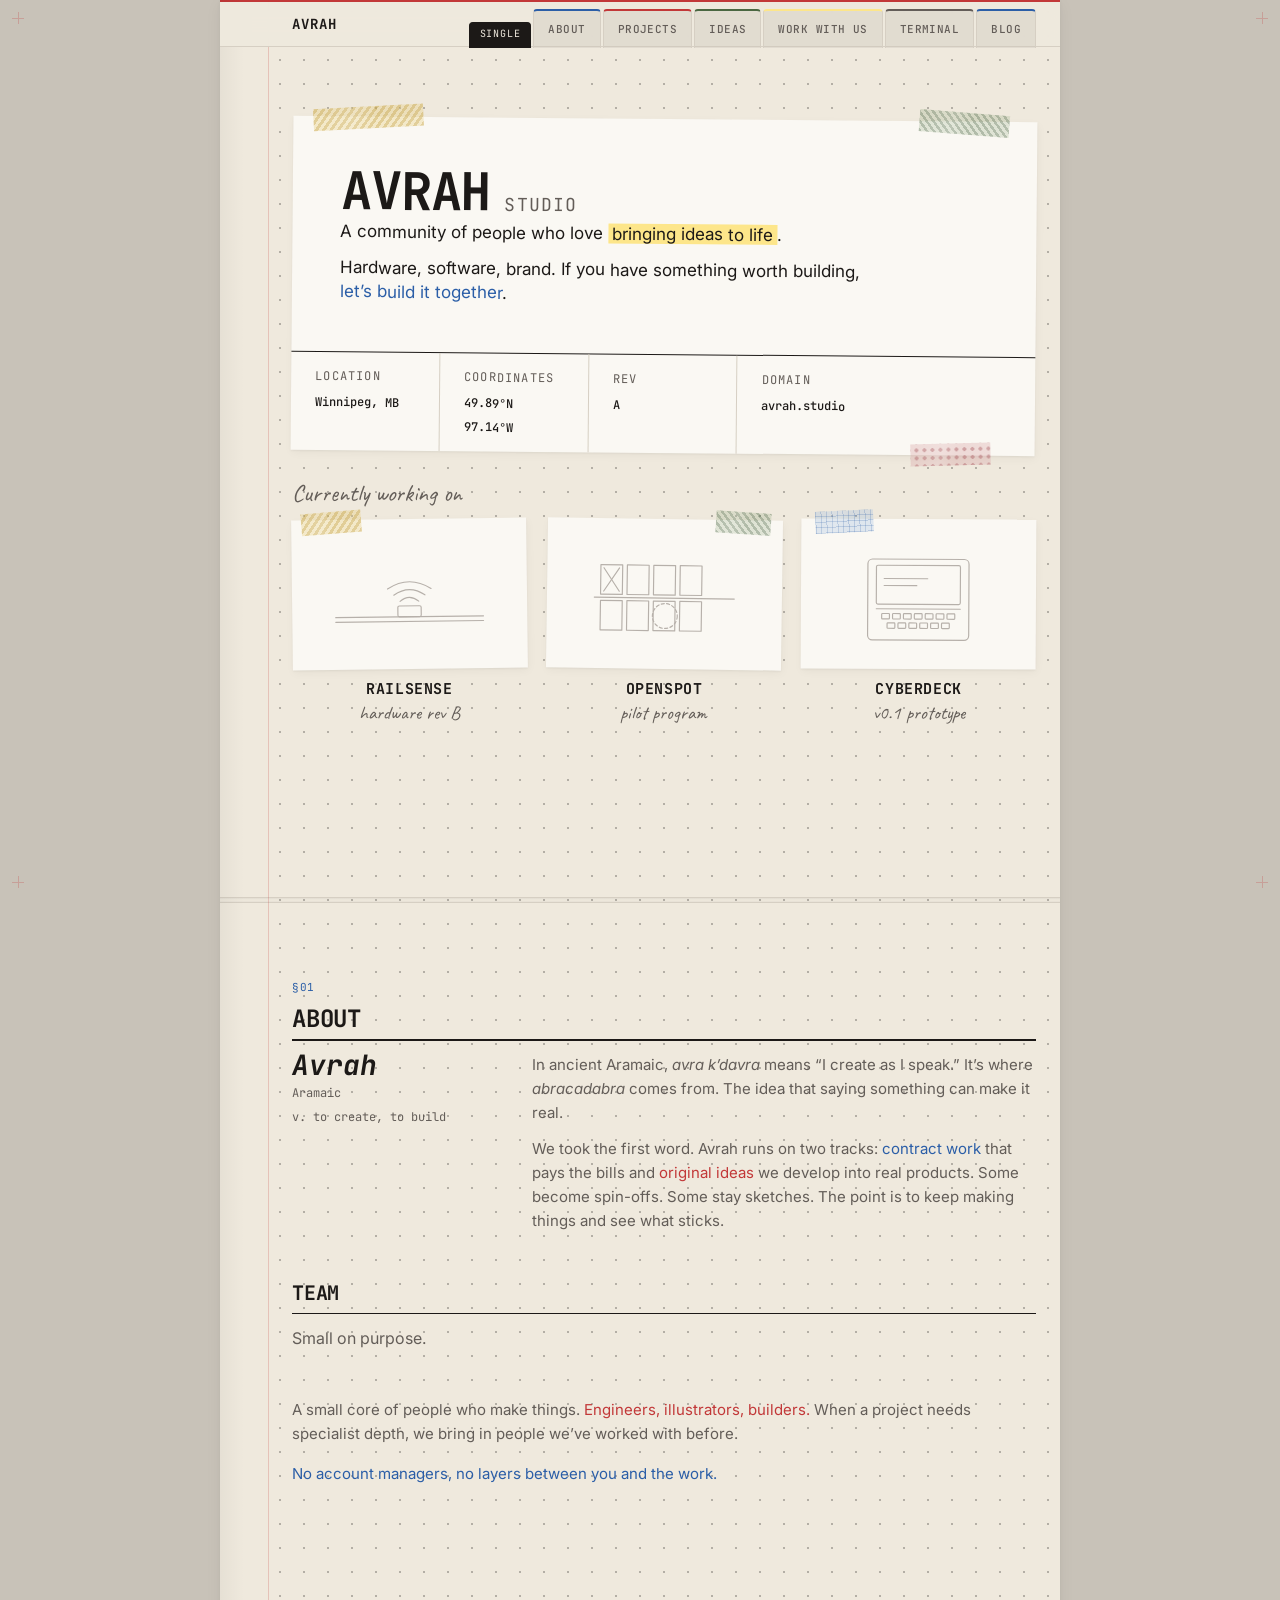
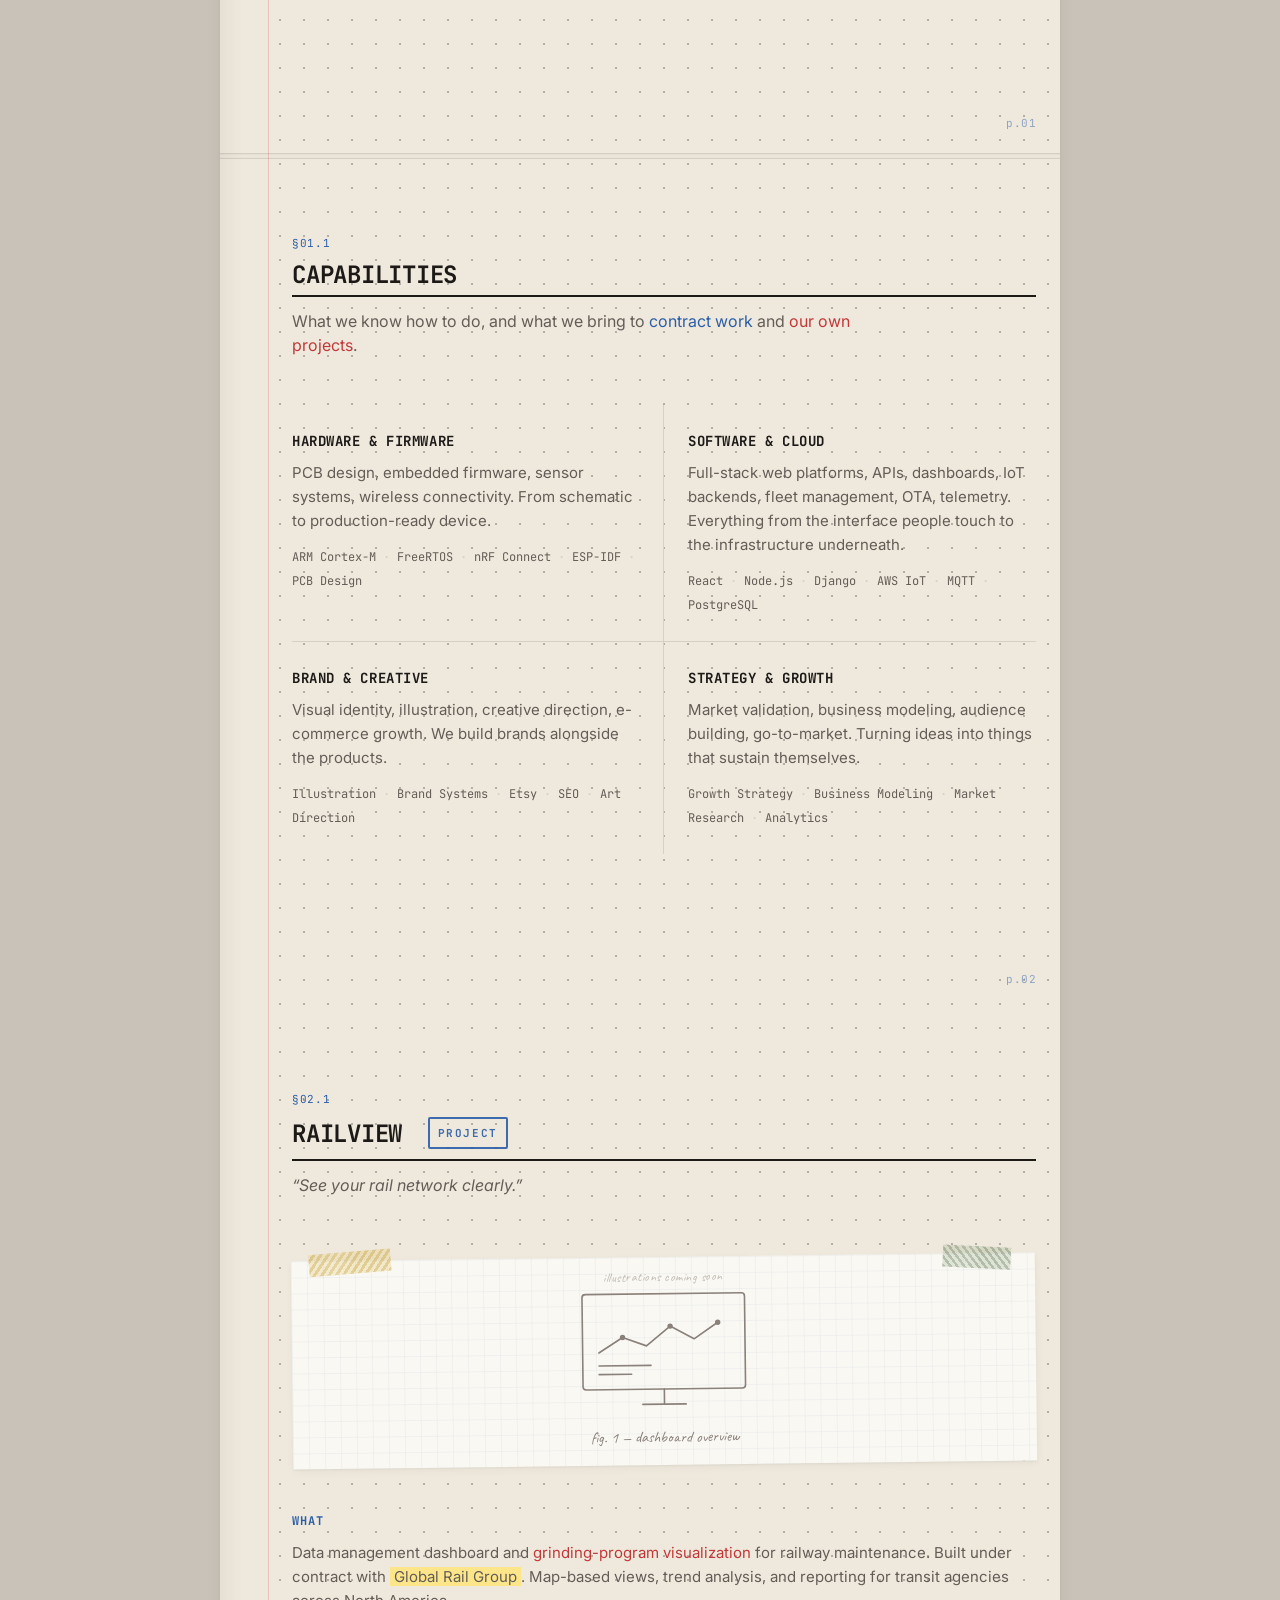
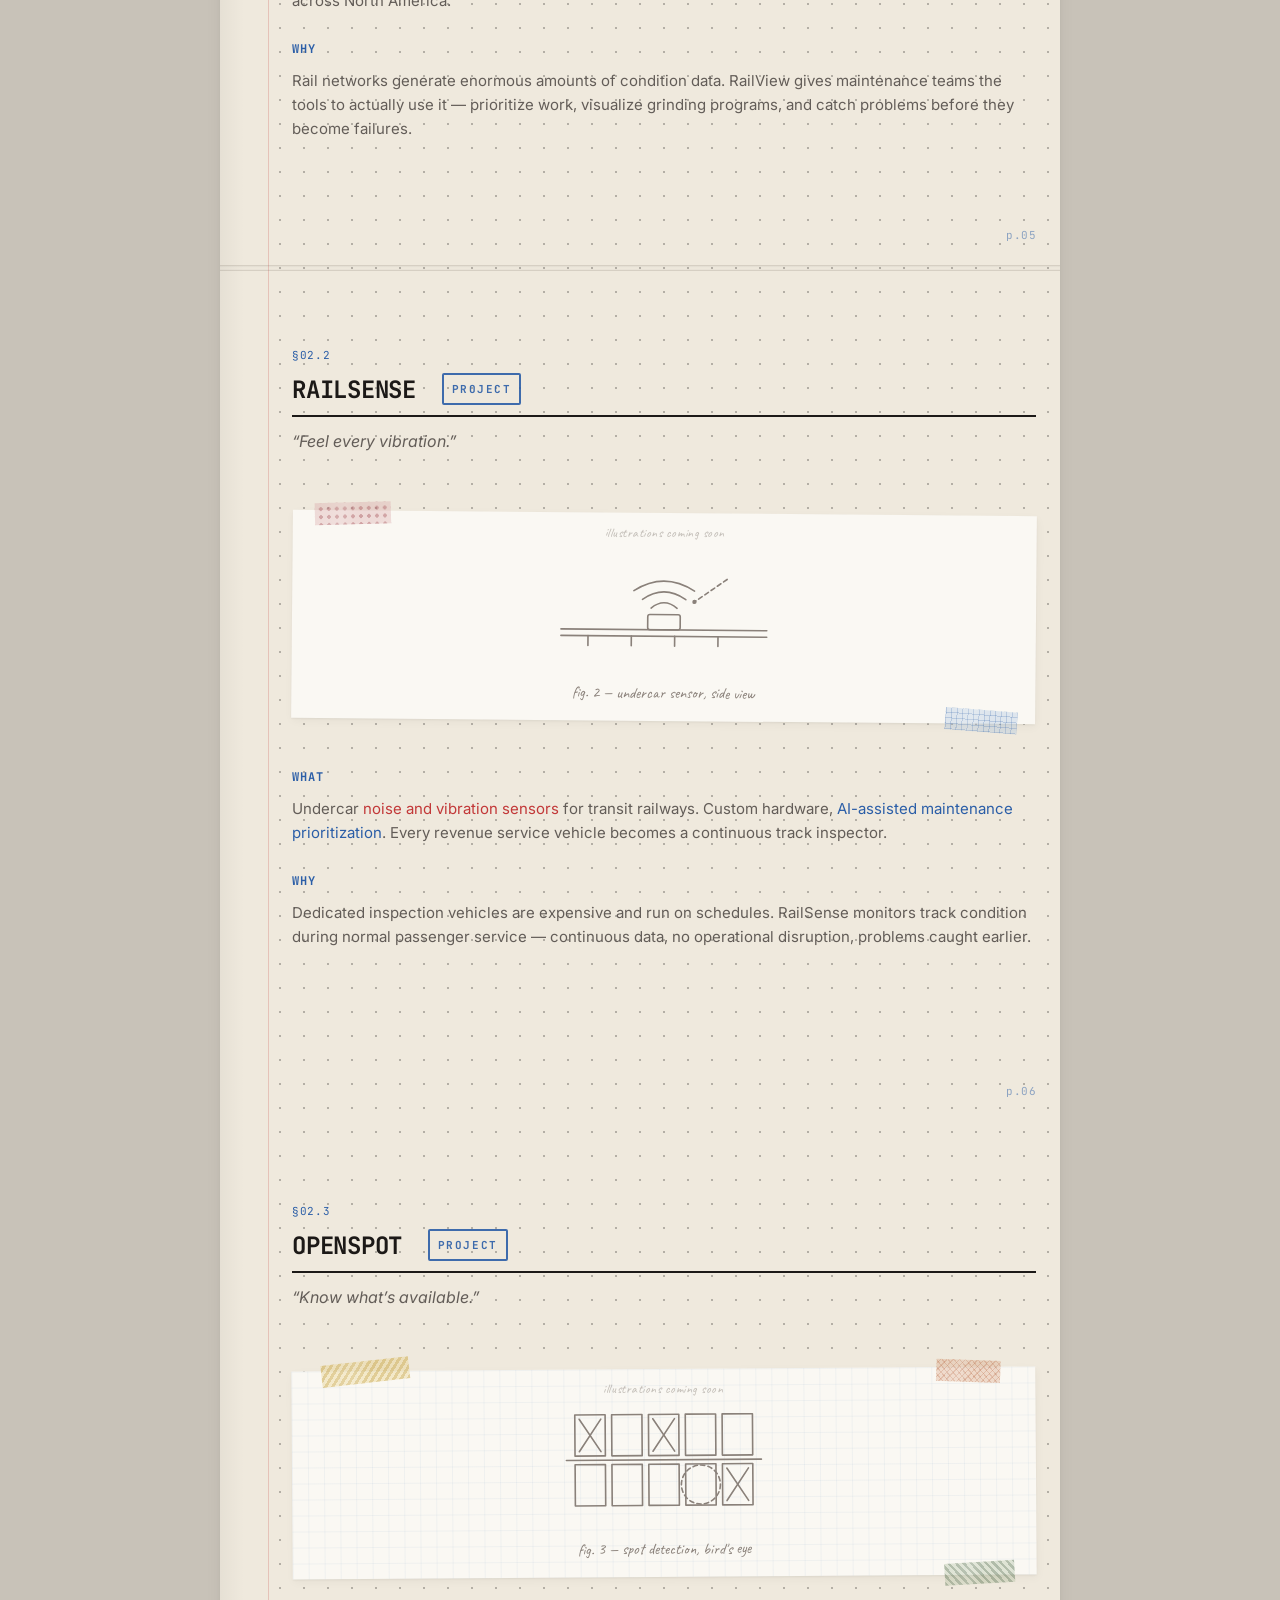
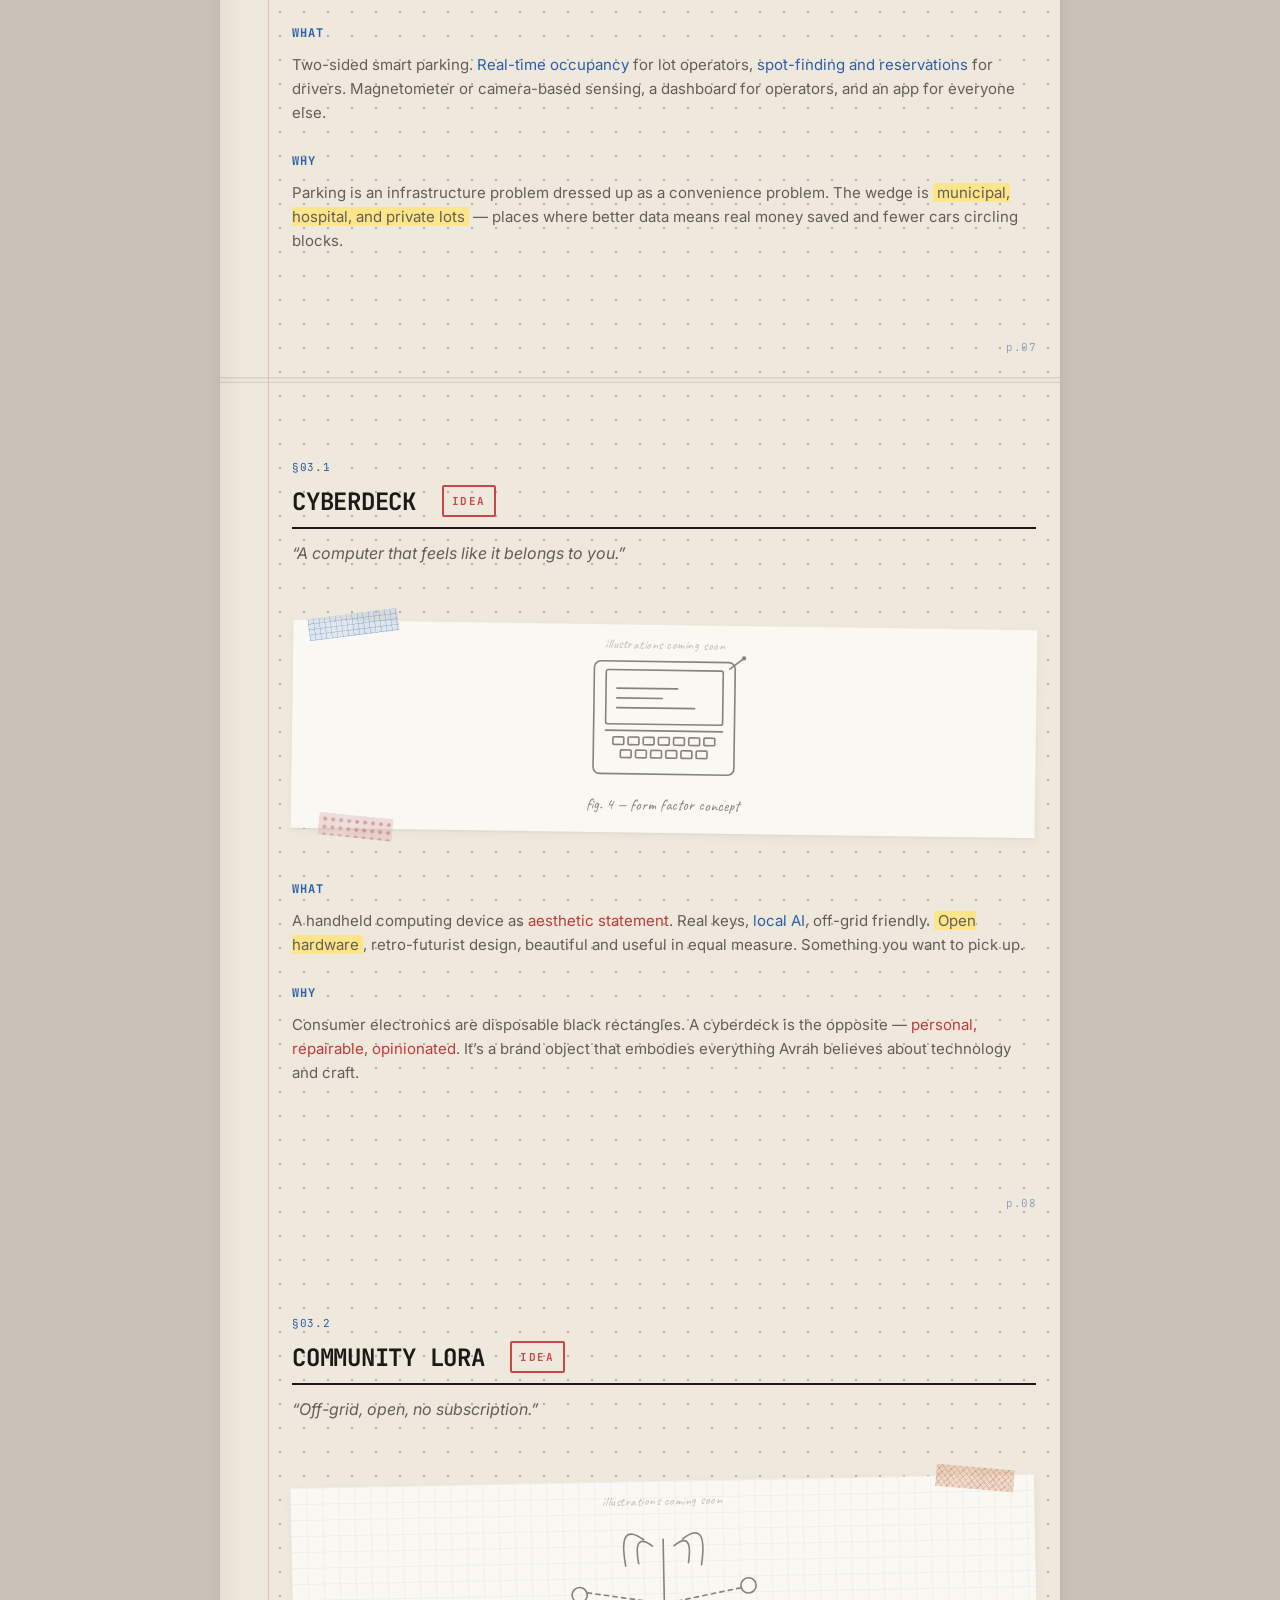
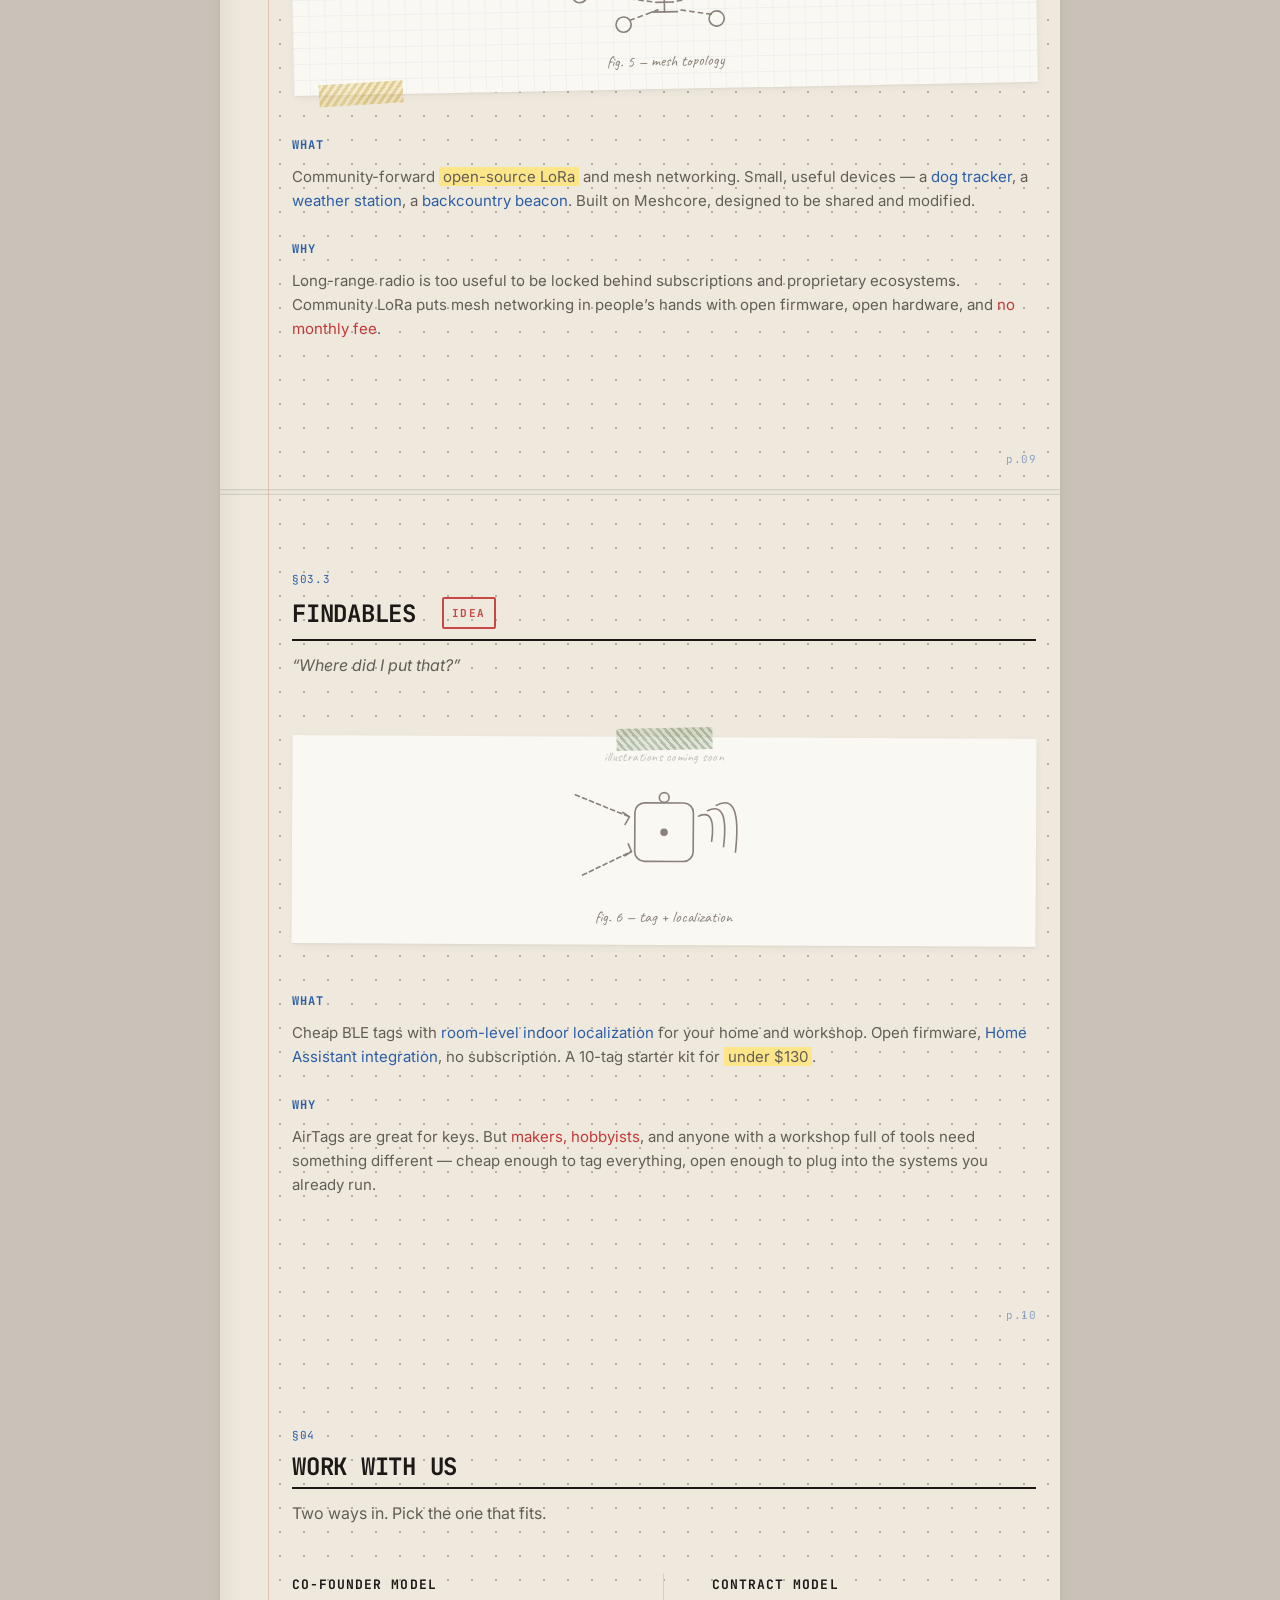
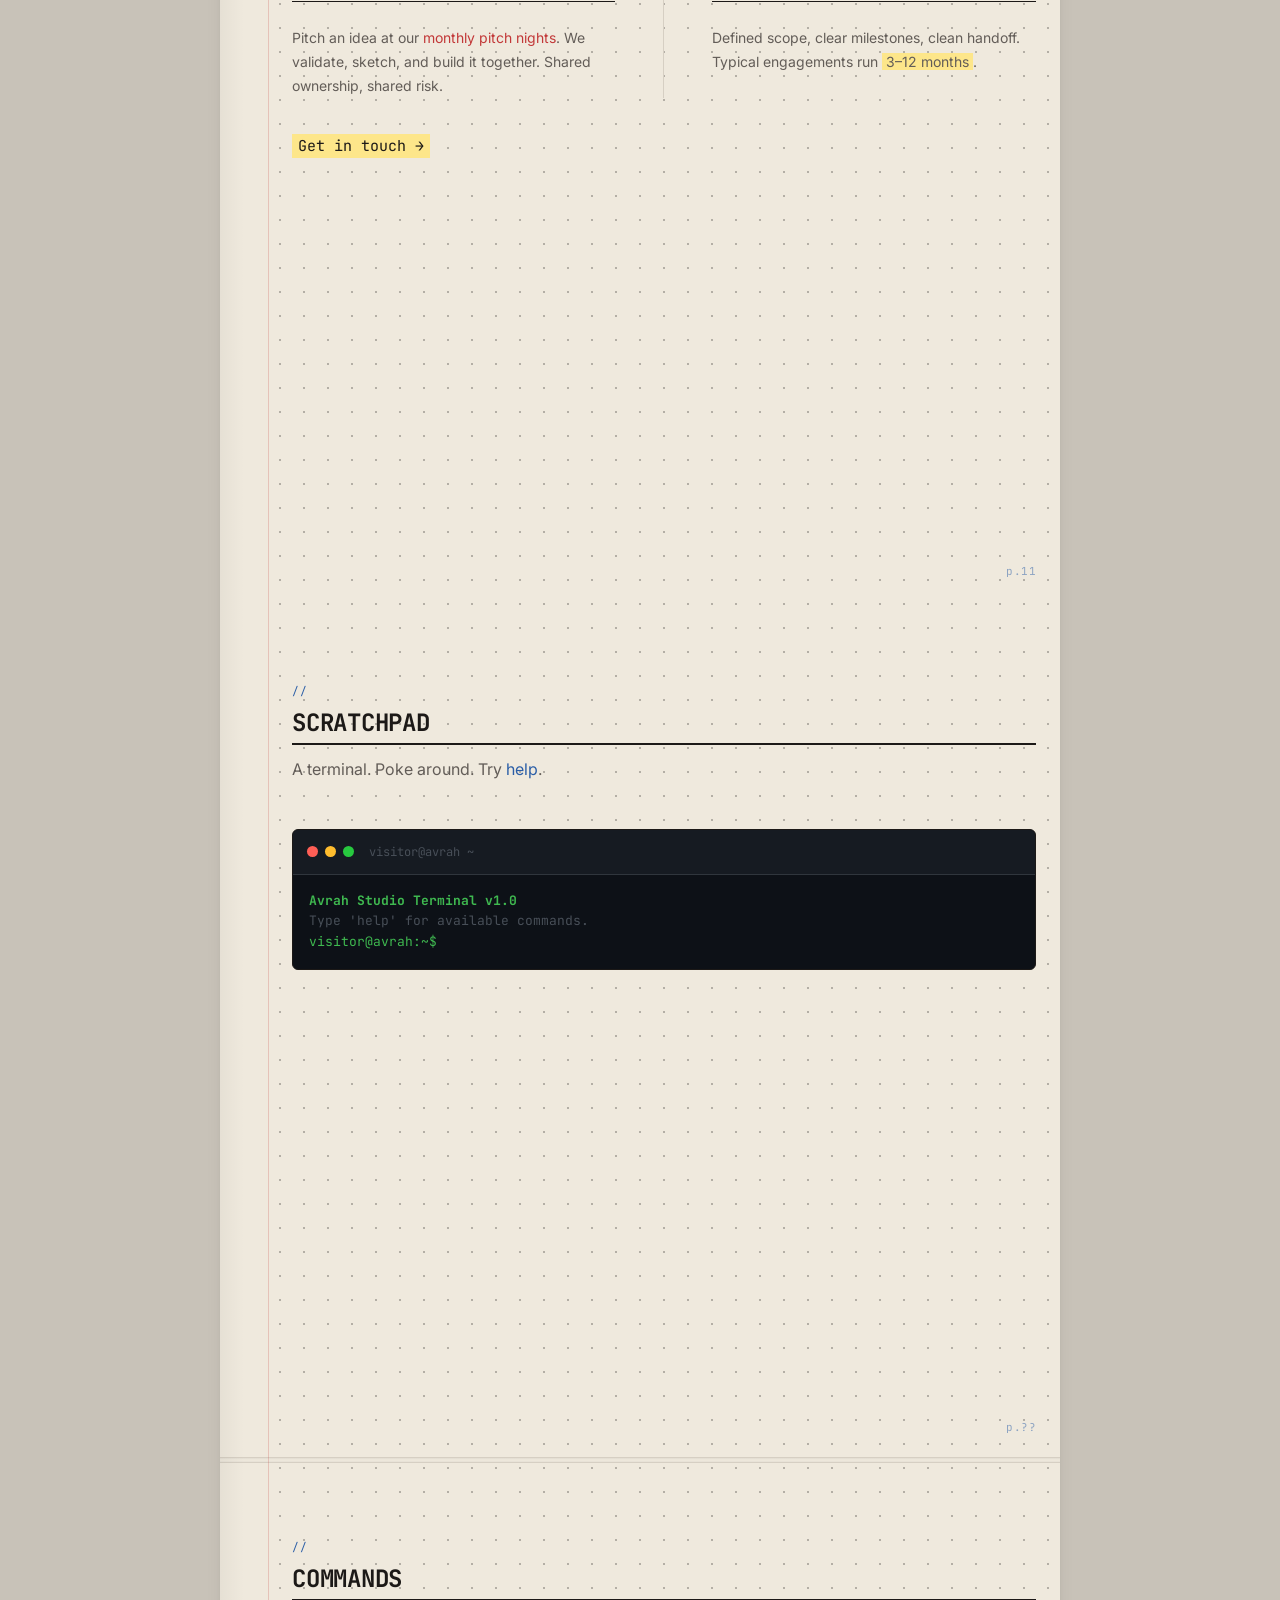
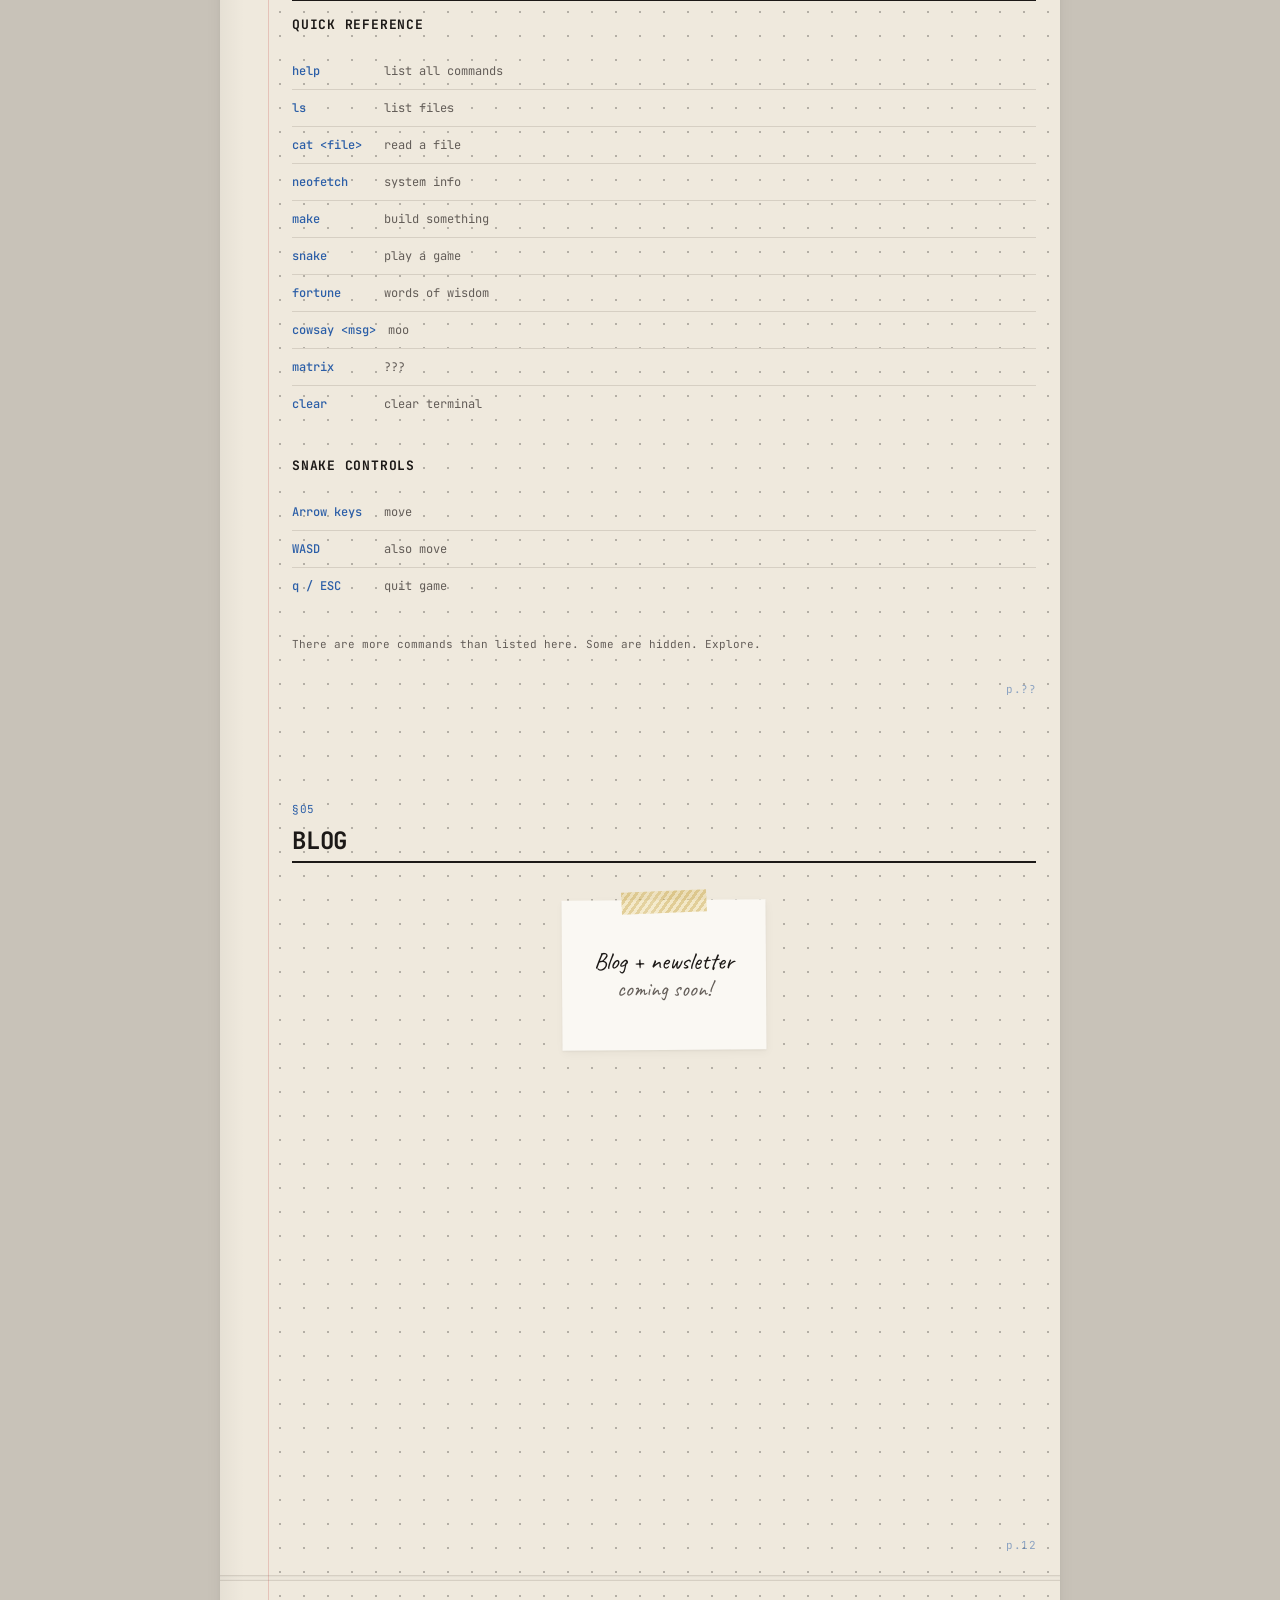
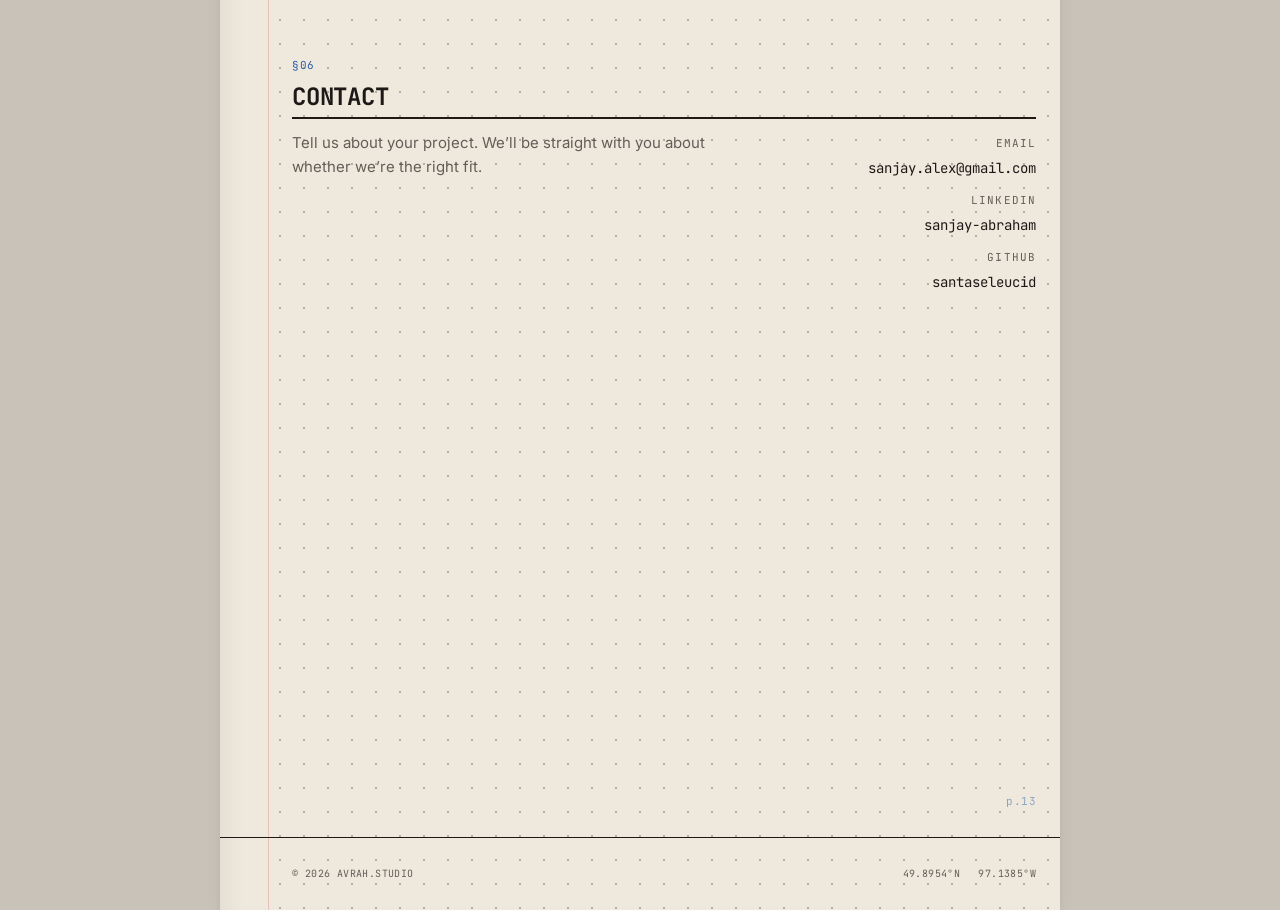
==== index.html @ 0d0ed57a "journal" ====
<!DOCTYPE html>
<html lang="en">
<head>
  <meta charset="UTF-8">
  <meta name="viewport" content="width=device-width, initial-scale=1.0">
  <title>Avrah — Studio</title>
  <meta name="description" content="A small studio in Winnipeg. Contract work in hardware and software. Original ideas we develop ourselves. A community of people who like making things together.">
  <style>
    /* ══ Reset ══ */
    *, *::before, *::after { margin: 0; padding: 0; box-sizing: border-box; }

    :root {
      --canvas: #efe9dd;
      --desk: #c8c2b8;
      --ink: #1c1917;
      --graphite: #635d58;
      --clay: #c23838;
      --red-ink: #c23838;
      --blue-ink: #2b5ea7;
      --highlight: #fde68a;
      --sage: #4a6741;
      --rule: #d6cfc3;
      --font-mono: 'JetBrains Mono', 'SF Mono', 'Fira Code', monospace;
      --font-sans: 'Inter', -apple-system, BlinkMacSystemFont, sans-serif;
      --font-hand: 'Caveat', cursive;
      --max-w: 920px;
    }

    html { scroll-behavior: smooth; }

    body {
      font-family: var(--font-mono);
      background: var(--desk);
      color: var(--ink);
      line-height: 24px;
      font-size: 15px;
      -webkit-font-smoothing: antialiased;
    }

    /* ══ Notebook Page ══ */
    .page {
      max-width: 1040px;
      margin: 0 auto;
      background-color: var(--canvas);
      background-image:
        linear-gradient(to right, var(--canvas) 48px, transparent 48px),
        radial-gradient(circle, rgba(28, 25, 23, 0.28) 1.1px, transparent 1.1px);
      background-size: 100% 100%, 24px 24px;
      box-shadow: 0 1px 4px rgba(0,0,0,0.04), 0 4px 16px rgba(0,0,0,0.05);
      position: relative;
      min-height: calc(100vh - 44px);
    }

    /* Left margin rule */
    .page::after {
      content: '';
      position: absolute;
      left: 48px;
      top: 0;
      bottom: 0;
      width: 1px;
      background: rgba(194, 56, 56, 0.22);
      pointer-events: none;
      z-index: 10;
    }

    /* Binding shadow on left edge */
    .page::before {
      content: '';
      position: absolute;
      left: 0;
      top: 0;
      bottom: 0;
      width: 24px;
      background: linear-gradient(to right, rgba(0,0,0,0.04), transparent);
      pointer-events: none;
      z-index: 10;
    }

    a { color: var(--ink); text-decoration: none; }
    a:hover { color: var(--blue-ink); }

    ::selection { background: var(--blue-ink); color: #fff; }

    /* ══ Registration Marks ══ */
    .reg-mark {
      position: fixed;
      z-index: 200;
      width: 12px;
      height: 12px;
      pointer-events: none;
      opacity: 0.25;
    }
    .reg-mark::before,
    .reg-mark::after {
      content: '';
      position: absolute;
      background: var(--red-ink);
    }
    .reg-mark::before { width: 12px; height: 1px; top: 5.5px; left: 0; }
    .reg-mark::after { width: 1px; height: 12px; left: 5.5px; top: 0; }
    .reg-mark.tl { top: 12px; left: 12px; }
    .reg-mark.tr { top: 12px; right: 12px; }
    .reg-mark.bl { bottom: 12px; left: 12px; }
    .reg-mark.br { bottom: 12px; right: 12px; }

    /* ══ Layout ══ */
    .container {
      max-width: var(--max-w);
      margin: 0 auto;
      padding: 0 24px;
    }

    section {
      padding: 72px 0;
      border-bottom: 1px solid var(--rule);
    }

    section:last-of-type { border-bottom: none; }

    /* ══ Trim Line ══ */
    .trim-line {
      height: 2px;
      background: var(--red-ink);
    }

    /* ══ Navigation ══ */
    nav {
      position: sticky;
      top: 0;
      z-index: 100;
      background: rgba(239, 233, 221, 0.94);
      backdrop-filter: blur(10px);
      -webkit-backdrop-filter: blur(10px);
      border-bottom: 1.5px solid var(--rule);
    }

    nav .container {
      display: flex;
      justify-content: space-between;
      align-items: stretch;
      min-height: 44px;
    }

    .nav-logo {
      font-family: var(--font-mono);
      font-size: 14px;
      font-weight: 700;
      letter-spacing: 0.08em;
      color: var(--ink);
      display: flex;
      align-items: center;
    }

    .nav-logo:hover { color: var(--ink); }

    .nav-links { display: flex; gap: 2px; list-style: none; align-items: flex-end; }

    .nav-links a {
      display: block;
      font-family: var(--font-mono);
      color: var(--graphite);
      font-size: 11px;
      font-weight: 500;
      letter-spacing: 0.04em;
      text-transform: uppercase;
      padding: 6px 14px 7px;
      background: rgba(200, 194, 184, 0.35);
      border: 1px solid var(--rule);
      border-bottom: none;
      border-radius: 4px 4px 0 0;
      margin-bottom: -1.5px;
      position: relative;
      transition: background 0.15s, color 0.15s;
    }

    .nav-links a:hover {
      background: rgba(239, 233, 221, 0.7);
      color: var(--ink);
    }

    .nav-links a.active-tab {
      background: var(--canvas);
      color: var(--ink);
      font-weight: 700;
      border-bottom: 1.5px solid var(--canvas);
      border-top-width: 4px;
      z-index: 1;
      padding-top: 7px;
      padding-bottom: 8px;
    }

    /* Colored tab tops */
    .nav-links li:nth-child(1) a { border-top: 2.5px solid var(--blue-ink); }
    .nav-links li:nth-child(2) a { border-top: 2.5px solid var(--red-ink); }
    .nav-links li:nth-child(3) a { border-top: 2.5px solid var(--sage); }
    .nav-links li:nth-child(4) a { border-top: 2.5px solid var(--highlight); }
    .nav-links li:nth-child(5) a { border-top: 2.5px solid var(--graphite); }
    .nav-links li:nth-child(6) a { border-top: 2.5px solid var(--blue-ink); }

    .nav-toggle { display: none; background: none; border: none; color: var(--ink); cursor: pointer; font-size: 18px; font-family: var(--font-mono); }

    /* ══ Section Headers ══ */
    .section-num {
      font-family: var(--font-mono);
      font-size: 11px;
      color: var(--blue-ink);
      letter-spacing: 0.06em;
      margin-bottom: 8px;
    }

    .section-title {
      font-family: var(--font-mono);
      font-size: clamp(18px, 2.5vw, 24px);
      font-weight: 700;
      letter-spacing: -0.01em;
      margin-bottom: 8px;
      text-transform: uppercase;
    }

    .section-rule {
      width: 100%;
      height: 1.5px;
      background: var(--ink);
      margin-bottom: 12px;
    }

    .section-desc {
      color: var(--graphite);
      font-family: var(--font-sans);
      font-size: 16px;
      max-width: 560px;
      line-height: 24px;
      margin-bottom: 48px;
    }

    /* ══ Title Block (Hero) ══ */
    .title-block {
      padding: 72px 0 0;
      border-bottom: none;
    }

    .title-block-inner {
      /* border removed — now uses taped-insert styling */
    }

    .title-block-inner.taped-insert {
      display: block;
      padding: 0;
      min-height: auto;
      align-items: stretch;
    }

    .title-block-body {
      padding: 48px;
    }

    .title-block-body .studio-name {
      font-family: var(--font-mono);
      font-size: clamp(32px, 5vw, 52px);
      font-weight: 700;
      line-height: 1.05;
      letter-spacing: -0.02em;
      text-transform: uppercase;
      margin-bottom: 4px;
    }

    .title-block-body .studio-type {
      font-family: var(--font-mono);
      font-size: clamp(14px, 2vw, 18px);
      font-weight: 400;
      color: var(--graphite);
      text-transform: uppercase;
      letter-spacing: 0.06em;
      margin-bottom: 24px;
    }

    .title-block-body .studio-desc {
      font-family: var(--font-sans);
      font-size: 17px;
      line-height: 24px;
      max-width: 540px;
      color: var(--ink);
      margin-bottom: 8px;
    }

    .title-block-body .studio-cta {
      font-family: var(--font-mono);
      font-size: 14px;
      color: var(--blue-ink);
      margin-top: 24px;
      display: inline-block;
    }

    .title-block-body .studio-cta:hover { text-decoration: underline; }

    .title-block-meta {
      display: grid;
      grid-template-columns: 1fr 1fr 1fr 2fr;
      border-top: 1.5px solid var(--ink);
    }

    .title-block-meta .meta-cell {
      padding: 12px 24px;
      border-right: 1px solid var(--rule);
      font-family: var(--font-mono);
      font-size: 12px;
      line-height: 24px;
    }

    .title-block-meta .meta-cell:last-child { border-right: none; }

    .meta-label {
      color: var(--graphite);
      text-transform: uppercase;
      letter-spacing: 0.1em;
      display: block;
      margin-bottom: 2px;
    }

    .meta-value {
      color: var(--ink);
      font-weight: 500;
    }

    /* ══ Schematic Figure ══ */
    .schematic-section {
      padding: 48px 0 72px;
      border-bottom: 1px solid var(--rule);
    }

    .schematic-svg {
      width: 100%;
      height: auto;
      max-width: 780px;
      display: block;
    }

    .fig-caption {
      font-family: var(--font-mono);
      font-size: 12px;
      color: var(--graphite);
      margin-top: 12px;
      letter-spacing: 0.02em;
    }

    .fig-caption em {
      font-style: normal;
      color: var(--red-ink);
    }

    /* ══ Capabilities (Almanac) ══ */
    .cap-grid {
      display: grid;
      grid-template-columns: 1fr 1fr;
      gap: 0;
    }

    .cap-entry {
      padding: 24px 0;
      border-bottom: 1px solid var(--rule);
    }

    .cap-entry:nth-child(odd) {
      padding-right: 24px;
      border-right: 1px solid var(--rule);
    }

    .cap-entry:nth-child(even) {
      padding-left: 24px;
    }

    .cap-entry:nth-last-child(1),
    .cap-entry:nth-last-child(2) {
      border-bottom: none;
    }

    .cap-entry h3 {
      font-family: var(--font-mono);
      font-size: 14px;
      font-weight: 700;
      text-transform: uppercase;
      letter-spacing: 0.04em;
      margin-bottom: 8px;
    }

    .cap-entry p {
      font-family: var(--font-sans);
      color: var(--graphite);
      font-size: 15px;
      line-height: 24px;
      margin-bottom: 12px;
    }

    .cap-tags {
      font-family: var(--font-mono);
      font-size: 12px;
      color: var(--graphite);
    }

    .cap-tags span::after {
      content: ' · ';
      color: var(--rule);
    }

    .cap-tags span:last-child::after {
      content: '';
    }

    /* ══ Work (Field Notes) ══ */
    .work-entries {
      display: flex;
      flex-direction: column;
      gap: 0;
    }

    .work-entry {
      display: grid;
      grid-template-columns: 80px 1fr 220px;
      gap: 0;
      padding: 48px 0;
      border-bottom: 1px solid var(--rule);
    }

    .work-entry:last-child { border-bottom: none; }

    .work-num {
      font-family: var(--font-mono);
      font-size: 36px;
      font-weight: 700;
      color: var(--rule);
      line-height: 1;
      padding-top: 4px;
    }

    .work-body h3 {
      font-family: var(--font-mono);
      font-size: 16px;
      font-weight: 700;
      text-transform: uppercase;
      letter-spacing: 0.02em;
      margin-bottom: 4px;
    }

    .work-body .work-type {
      font-family: var(--font-mono);
      font-size: 12px;
      color: var(--red-ink);
      text-transform: uppercase;
      letter-spacing: 0.08em;
      margin-bottom: 12px;
    }

    .work-body .work-desc {
      font-family: var(--font-sans);
      color: var(--graphite);
      font-size: 15px;
      line-height: 24px;
    }

    .work-margin {
      border-left: 1px solid var(--rule);
      padding-left: 24px;
      display: flex;
      flex-direction: column;
      gap: 12px;
    }

    .work-margin .margin-note {
      font-family: var(--font-mono);
      font-size: 12px;
      line-height: 24px;
    }

    .margin-note .note-value {
      display: block;
      font-weight: 700;
      font-size: 16px;
      color: var(--ink);
      background: var(--highlight);
      width: fit-content;
      padding: 0 4px;
      margin-left: -4px;
    }

    .margin-note .note-label {
      color: var(--graphite);
    }

    /* ══ Process ══ */
    .process-flow {
      display: grid;
      grid-template-columns: repeat(4, 1fr);
      gap: 0;
      border: 1px solid var(--rule);
    }

    .process-step {
      padding: 24px;
      border-right: 1px solid var(--rule);
      position: relative;
    }

    .process-step:last-child { border-right: none; }

    .process-step .step-num {
      font-family: var(--font-mono);
      font-size: 28px;
      font-weight: 700;
      color: var(--rule);
      margin-bottom: 12px;
      line-height: 1;
    }

    .process-step h3 {
      font-family: var(--font-mono);
      font-size: 13px;
      font-weight: 700;
      text-transform: uppercase;
      letter-spacing: 0.06em;
      margin-bottom: 10px;
    }

    .process-step p {
      font-family: var(--font-sans);
      color: var(--graphite);
      font-size: 14px;
      line-height: 24px;
    }

    /* Arrow between steps */
    .process-step:not(:last-child)::after {
      content: '\2192';
      position: absolute;
      right: -8px;
      top: 24px;
      font-family: var(--font-mono);
      font-size: 14px;
      color: var(--blue-ink);
      background: var(--canvas);
      padding: 2px 0;
      z-index: 1;
    }

    /* ══ Why + Engagement (Dense) ══ */
    .split-section {
      display: grid;
      grid-template-columns: 1fr 1fr;
      gap: 0;
    }

    .split-left {
      padding-right: 48px;
      border-right: 1px solid var(--rule);
    }

    .split-right {
      padding-left: 48px;
    }

    .split-heading {
      font-family: var(--font-mono);
      font-size: 13px;
      font-weight: 700;
      text-transform: uppercase;
      letter-spacing: 0.08em;
      margin-bottom: 4px;
    }

    .split-rule {
      width: 100%;
      height: 1px;
      background: var(--ink);
      margin-bottom: 24px;
    }

    .why-list {
      list-style: none;
    }

    .why-list li {
      padding: 14px 0;
      border-bottom: 1px solid var(--rule);
    }

    .why-list li:last-child { border-bottom: none; }

    .why-list li strong {
      font-family: var(--font-mono);
      font-size: 14px;
      font-weight: 600;
      display: block;
      margin-bottom: 4px;
    }

    .why-list li span {
      font-family: var(--font-sans);
      color: var(--graphite);
      font-size: 14px;
      line-height: 24px;
    }

    .engage-table {
      width: 100%;
      border-collapse: collapse;
    }

    .engage-table tr { border-bottom: 1px solid var(--rule); }
    .engage-table tr:last-child { border-bottom: none; }

    .engage-table td {
      padding: 14px 0;
      vertical-align: top;
    }

    .engage-table .engage-name {
      font-family: var(--font-mono);
      font-size: 14px;
      font-weight: 600;
      white-space: nowrap;
      padding-right: 16px;
    }

    .engage-table .engage-desc {
      font-family: var(--font-sans);
      color: var(--graphite);
      font-size: 14px;
      line-height: 24px;
    }

    .engage-table .engage-dur {
      font-family: var(--font-mono);
      font-size: 12px;
      color: var(--graphite);
      text-align: right;
      white-space: nowrap;
      padding-left: 16px;
    }

    /* ══ About ══ */
    .about-content {
      display: grid;
      grid-template-columns: 192px 1fr;
      gap: 48px;
    }

    .about-etymology .about-word {
      font-family: var(--font-mono);
      font-size: 28px;
      font-weight: 700;
      font-style: italic;
      margin-bottom: 4px;
    }

    .about-etymology .about-origin {
      font-family: var(--font-mono);
      font-size: 12px;
      color: var(--graphite);
      line-height: 24px;
    }

    .about-text p {
      font-family: var(--font-sans);
      color: var(--graphite);
      font-size: 15px;
      line-height: 24px;
      margin-bottom: 12px;
    }

    .about-text p:last-child { margin-bottom: 0; }

    /* ══ Contact ══ */
    .contact-section {
      padding: 72px 0;
    }

    .contact-inner {
      display: grid;
      grid-template-columns: 1fr auto;
      gap: 48px;
      align-items: start;
    }

    .contact-text .section-title {
      margin-bottom: 8px;
    }

    .contact-text p {
      font-family: var(--font-sans);
      color: var(--graphite);
      font-size: 15px;
      line-height: 24px;
      max-width: 420px;
    }

    .contact-links {
      display: flex;
      flex-direction: column;
      gap: 8px;
      text-align: right;
    }

    .contact-link {
      font-family: var(--font-mono);
      font-size: 14px;
      color: var(--ink);
      transition: color 0.15s;
    }

    .contact-link:hover { color: var(--blue-ink); }

    .contact-link .link-label {
      color: var(--graphite);
      font-size: 11px;
      text-transform: uppercase;
      letter-spacing: 0.1em;
      display: block;
      margin-bottom: 1px;
    }

    /* ══ Index / Table of Contents ══ */
    .toc-section {
      padding: 48px 0;
      background: var(--canvas);
    }

    .toc-heading {
      font-family: var(--font-mono);
      font-size: 12px;
      font-weight: 700;
      text-transform: uppercase;
      letter-spacing: 0.1em;
      margin-bottom: 4px;
    }

    .toc-rule {
      width: 100%;
      height: 1px;
      background: var(--ink);
      margin-bottom: 24px;
    }

    .toc-key {
      font-family: var(--font-mono);
      font-size: 11px;
      color: var(--graphite);
      margin-bottom: 24px;
      display: flex;
      gap: 24px;
      flex-wrap: wrap;
    }

    .toc-key span {
      white-space: nowrap;
    }

    .toc-key .key-sym {
      color: var(--blue-ink);
      margin-right: 4px;
    }

    .toc-list {
      display: flex;
      flex-direction: column;
      gap: 0;
    }

    .toc-entry {
      display: flex;
      align-items: baseline;
      padding: 6px 0;
      color: var(--ink);
      text-decoration: none;
      transition: color 0.15s;
    }

    .toc-entry:hover {
      color: var(--blue-ink);
    }

    .toc-entry:hover .toc-dots {
      border-color: var(--blue-ink);
    }

    .toc-title {
      font-family: var(--font-mono);
      font-size: 13px;
      font-weight: 400;
      white-space: nowrap;
    }

    .toc-dots {
      flex: 1;
      border-bottom: 1px dotted var(--rule);
      margin: 0 12px;
      min-width: 24px;
      position: relative;
      top: -3px;
      transition: border-color 0.15s;
    }

    .toc-page {
      font-family: var(--font-mono);
      font-size: 12px;
      color: var(--blue-ink);
      white-space: nowrap;
    }

    /* ══ Page Numbers ══ */
    section[data-page] {
      position: relative;
    }

    section[data-page]::before {
      content: 'p.' attr(data-page);
      position: absolute;
      bottom: 24px;
      right: 24px;
      font-family: var(--font-mono);
      font-size: 11px;
      color: var(--blue-ink);
      opacity: 0.5;
      letter-spacing: 0.04em;
    }

    /* ══ Title Page Illustration ══ */
    .leaf-illustration {
      display: flex;
      align-items: center;
      justify-content: center;
      padding: 24px;
    }

    .leaf-illustration svg {
      width: 100%;
      height: auto;
      max-width: 420px;
    }

    /* ══ Currently Working On ══ */
    .currently-label {
      font-family: var(--font-hand);
      font-size: 24px;
      color: var(--graphite);
      margin-top: 28px;
      margin-bottom: 14px;
    }

    .currently-grid {
      display: grid;
      grid-template-columns: 1fr 1fr 1fr;
      gap: 20px;
    }

    .currently-card {
      text-decoration: none;
      color: var(--ink);
      text-align: center;
      transition: transform 0.2s;
    }

    .currently-card:hover {
      transform: translateY(-3px);
      color: var(--ink);
    }

    .currently-illus {
      padding: 12px;
      margin-bottom: 8px;
      min-height: auto;
    }

    .currently-illus .insert-sketch {
      max-width: 100%;
      opacity: 0.6;
    }

    .currently-card:hover .insert-sketch {
      opacity: 1;
    }

    .currently-name {
      font-family: var(--font-mono);
      font-size: 15px;
      font-weight: 700;
      text-transform: uppercase;
      letter-spacing: 0.04em;
    }

    .currently-desc {
      font-family: var(--font-hand);
      font-size: 19px;
      color: var(--graphite);
    }

    /* ══ Rubber Stamps ══ */
    .stamp {
      display: inline-block;
      font-family: var(--font-mono);
      font-size: 11px;
      font-weight: 700;
      letter-spacing: 0.14em;
      text-transform: uppercase;
      padding: 2px 8px;
      border: 2px solid currentColor;
      border-radius: 2px;
      opacity: 0.9;
      pointer-events: none;
      vertical-align: middle;
      margin-left: 12px;
      position: relative;
      top: -2px;
    }

    .stamp-project { color: var(--blue-ink); }
    .stamp-idea { color: var(--red-ink); }

    /* ══ Footer ══ */
    footer {
      border-top: 1.5px solid var(--ink);
      padding: 24px 0;
    }

    footer .container {
      display: flex;
      justify-content: space-between;
      align-items: center;
    }

    footer .footer-left,
    footer .footer-right {
      font-family: var(--font-mono);
      font-size: 10px;
      color: var(--graphite);
      letter-spacing: 0.04em;
    }

    /* ══ Terminal ══ */
    .term-window {
      border: 1.5px solid var(--ink);
      border-radius: 6px;
      overflow: hidden;
      background: #0d1117;
    }

    .term-chrome {
      background: #161b22;
      padding: 10px 14px;
      display: flex;
      align-items: center;
      gap: 7px;
      border-bottom: 1px solid #30363d;
    }

    .term-dot { width: 11px; height: 11px; border-radius: 50%; }
    .term-dot.r { background: #ff5f56; }
    .term-dot.y { background: #ffbd2e; }
    .term-dot.g { background: #27c93f; }

    .term-title {
      margin-left: 8px;
      color: #484f58;
      font-family: var(--font-mono);
      font-size: 12px;
    }

    .term-body {
      padding: 16px;
      font-family: var(--font-mono);
      font-size: 13px;
      line-height: 1.6;
      color: #c9d1d9;
      max-height: 440px;
      overflow-y: auto;
      cursor: text;
    }

    .term-body::-webkit-scrollbar { width: 6px; }
    .term-body::-webkit-scrollbar-track { background: #0d1117; }
    .term-body::-webkit-scrollbar-thumb { background: #30363d; border-radius: 3px; }

    #terminal-output div { white-space: pre-wrap; word-wrap: break-word; }

    .term-input-line { display: flex; align-items: center; }

    .term-prompt, .term-prompt-echo { color: #3fb950; white-space: nowrap; }

    .term-input {
      background: transparent;
      border: none;
      color: #c9d1d9;
      font-family: var(--font-mono);
      font-size: 13px;
      line-height: 1.6;
      outline: none;
      flex: 1;
      width: 100%;
      caret-color: #3fb950;
      padding: 0;
    }

    .t-red { color: #f85149; }
    .t-green { color: #3fb950; }
    .t-blue { color: #58a6ff; }
    .t-yellow { color: #d29922; }
    .t-gray { color: #484f58; }
    .t-bold { font-weight: 700; }

    .term-ref h3 {
      font-family: var(--font-mono);
      font-size: 13px;
      font-weight: 700;
      text-transform: uppercase;
      letter-spacing: 0.06em;
      margin-bottom: 16px;
    }

    .term-ref-list { list-style: none; }

    .term-ref-list li {
      font-family: var(--font-mono);
      font-size: 12px;
      padding: 6px 0;
      border-bottom: 1px solid var(--rule);
      display: flex;
      gap: 12px;
    }

    .term-ref-list li:last-child { border-bottom: none; }

    .term-ref-cmd { color: var(--blue-ink); min-width: 80px; font-weight: 500; }
    .term-ref-desc { color: var(--graphite); }

    #snake-canvas {
      display: block;
      margin: 8px 0;
      image-rendering: pixelated;
      image-rendering: crisp-edges;
      border: 1px solid #30363d;
      max-width: 100%;
      height: auto;
    }


    /* ══ Taped Inserts ══ */
    .page-illustration {
      display: block;
      margin-bottom: 32px;
      padding: 12px 0;
    }

    .taped-insert {
      position: relative;
      background: #faf8f3;
      padding: 28px 24px 16px;
      min-height: 150px;
      display: flex;
      flex-direction: column;
      align-items: center;
      justify-content: center;
      box-shadow:
        0 1px 2px rgba(0,0,0,0.05),
        1px 3px 10px rgba(0,0,0,0.04);
    }

    .taped-insert.graph-paper {
      background-image:
        linear-gradient(rgba(160, 185, 210, 0.12) 1px, transparent 1px),
        linear-gradient(90deg, rgba(160, 185, 210, 0.12) 1px, transparent 1px);
      background-size: 16px 16px;
    }

    .taped-insert.tilt-1 { transform: rotate(-0.7deg); }
    .taped-insert.tilt-2 { transform: rotate(0.5deg); }
    .taped-insert.tilt-3 { transform: rotate(-0.4deg); }
    .taped-insert.tilt-4 { transform: rotate(0.8deg); }
    .taped-insert.tilt-5 { transform: rotate(-1.1deg); }
    .taped-insert.tilt-6 { transform: rotate(0.3deg); }

    .tape {
      position: absolute;
      height: 22px;
      z-index: 3;
      pointer-events: none;
    }

    /* Paper-fiber sheen across all washi */
    .tape::after {
      content: '';
      position: absolute;
      inset: 0;
      background: linear-gradient(
        108deg,
        rgba(255,255,255,0.0) 0%,
        rgba(255,255,255,0.14) 38%,
        rgba(255,255,255,0.0) 56%,
        rgba(255,255,255,0.06) 100%
      );
    }

    /* Golden diagonal stripes */
    .washi-gold {
      background: repeating-linear-gradient(
        -52deg,
        rgba(200, 162, 55, 0.5) 0px,
        rgba(200, 162, 55, 0.5) 3px,
        rgba(228, 198, 105, 0.32) 3px,
        rgba(228, 198, 105, 0.32) 6px
      );
    }

    /* Dusty rose polka dots */
    .washi-rose {
      background:
        radial-gradient(circle, rgba(165, 82, 88, 0.42) 1.6px, transparent 1.6px);
      background-color: rgba(212, 152, 155, 0.32);
      background-size: 8px 8px;
      background-position: 2px 2px;
    }

    /* Sage green diagonal stripes (opposite direction) */
    .washi-sage {
      background: repeating-linear-gradient(
        50deg,
        rgba(74, 103, 65, 0.42) 0px,
        rgba(74, 103, 65, 0.42) 2.5px,
        rgba(130, 158, 110, 0.24) 2.5px,
        rgba(130, 158, 110, 0.24) 5.5px
      );
    }

    /* Muted blue grid */
    .washi-blue {
      background:
        repeating-linear-gradient(
          0deg,
          rgba(43, 94, 167, 0.22) 0px,
          rgba(43, 94, 167, 0.22) 1px,
          transparent 1px,
          transparent 5.5px
        ),
        repeating-linear-gradient(
          90deg,
          rgba(43, 94, 167, 0.22) 0px,
          rgba(43, 94, 167, 0.22) 1px,
          transparent 1px,
          transparent 5.5px
        );
      background-color: rgba(145, 178, 218, 0.28);
    }

    /* Terra cotta crosshatch */
    .washi-clay {
      background:
        repeating-linear-gradient(
          48deg,
          rgba(175, 85, 45, 0.22) 0px,
          rgba(175, 85, 45, 0.22) 1px,
          transparent 1px,
          transparent 4.5px
        ),
        repeating-linear-gradient(
          -48deg,
          rgba(175, 85, 45, 0.22) 0px,
          rgba(175, 85, 45, 0.22) 1px,
          transparent 1px,
          transparent 4.5px
        );
      background-color: rgba(210, 142, 100, 0.3);
    }

    .insert-sketch {
      width: 100%;
      max-width: 260px;
      height: auto;
    }

    .insert-sketch line,
    .insert-sketch polyline,
    .insert-sketch path,
    .insert-sketch rect,
    .insert-sketch circle {
      stroke: #8a817a;
      stroke-width: 1.5;
      stroke-linecap: round;
      stroke-linejoin: round;
      fill: none;
    }

    .insert-sketch .sk-fill {
      fill: #8a817a;
      stroke: none;
    }

    .sketch-caption {
      font-family: var(--font-hand);
      font-size: 16px;
      color: #8a817a;
      margin-top: 10px;
    }

    .page-illustration .taped-insert::before {
      content: 'illustrations coming soon';
      position: absolute;
      top: 8px;
      left: 0;
      right: 0;
      text-align: center;
      font-family: var(--font-hand);
      font-size: 13px;
      color: rgba(138, 129, 122, 0.5);
      letter-spacing: 0.04em;
      z-index: 2;
    }

    .page-writeup h4 {
      font-family: var(--font-mono);
      font-size: 12px;
      font-weight: 700;
      text-transform: uppercase;
      letter-spacing: 0.08em;
      color: var(--blue-ink);
      margin-bottom: 8px;
    }

    .page-writeup p {
      font-family: var(--font-sans);
      color: var(--graphite);
      font-size: 15px;
      line-height: 24px;
      margin-bottom: 24px;
    }

    .page-writeup p:last-child { margin-bottom: 0; }

    /* ══ About Sub-sections ══ */
    .about-sub h3 {
      font-family: var(--font-mono);
      font-size: 14px;
      font-weight: 700;
      text-transform: uppercase;
      letter-spacing: 0.04em;
      margin-bottom: 12px;
    }

    .about-sub p {
      font-family: var(--font-sans);
      color: var(--graphite);
      font-size: 15px;
      line-height: 24px;
      margin-bottom: 16px;
    }

    .about-sub p:last-child { margin-bottom: 0; }

    /* ══ TOC Groups ══ */
    .toc-group { margin-top: 12px; }
    .toc-group:first-child { margin-top: 0; }

    .toc-group-label {
      font-family: var(--font-mono);
      font-size: 11px;
      font-weight: 700;
      text-transform: uppercase;
      letter-spacing: 0.08em;
      color: var(--ink);
      padding: 4px 0;
    }

    .toc-entry.toc-sub { padding-left: 24px; }
    .toc-entry.toc-sub .toc-title { font-size: 12px; }

    /* ══ Newsletter ══ */
    .newsletter-invite {
      display: flex;
      flex-direction: column;
      align-items: center;
      justify-content: center;
      text-align: center;
      min-height: 280px;
    }

    .newsletter-invite h3 {
      font-family: var(--font-mono);
      font-size: clamp(18px, 2.5vw, 24px);
      font-weight: 700;
      text-transform: uppercase;
      margin-bottom: 16px;
    }

    .newsletter-invite p {
      font-family: var(--font-sans);
      color: var(--graphite);
      font-size: 16px;
      line-height: 24px;
      max-width: 420px;
      margin-bottom: 32px;
    }

    .newsletter-invite a {
      font-family: var(--font-mono);
      font-size: 14px;
      color: var(--blue-ink);
    }

    .newsletter-invite a:hover { text-decoration: underline; }

    /* ══ View Mode Toggle ══ */
    .nav-actions {
      display: flex;
      align-items: flex-end;
      gap: 2px;
    }

    .mode-toggle {
      font-family: var(--font-mono);
      font-size: 10px;
      letter-spacing: 0.08em;
      text-transform: uppercase;
      background: rgba(200, 194, 184, 0.35);
      border: 1px solid var(--rule);
      border-bottom: none;
      border-radius: 4px 4px 0 0;
      color: var(--graphite);
      padding: 4px 10px 7px;
      cursor: pointer;
      transition: all 0.2s;
      line-height: 1.4;
      margin-bottom: -1.5px;
    }

    .mode-toggle:hover {
      background: rgba(239, 233, 221, 0.7);
      color: var(--ink);
    }

    .mode-single { display: none; }
    body.single-page .mode-spread { display: none; }
    body.single-page .mode-single { display: inline; }

    body.single-page .mode-toggle {
      background: var(--ink);
      color: var(--canvas);
      border-color: var(--ink);
    }

    /* ══ Single-Page Mode ══ */
    body.single-page .page {
      max-width: 840px;
    }

    body.single-page .container {
      padding-left: 72px;
    }

    body.single-page .spread {
      display: block;
    }

    body.single-page .spread > section {
      min-height: calc(100vh - 44px);
      border-bottom: none;
      position: relative;
    }

    /* Page break between sections */
    body.single-page .spread > section::after {
      content: '';
      position: absolute;
      bottom: 0;
      left: 0;
      right: 0;
      height: 6px;
      background:
        linear-gradient(to bottom, rgba(0,0,0,0.06), transparent 2px),
        linear-gradient(to top, rgba(0,0,0,0.04), transparent 2px);
      border-top: 1px solid var(--rule);
      border-bottom: 1px solid var(--rule);
    }

    body.single-page .spread > section:last-child::after {
      display: none;
    }

    @media (min-width: 1400px) {
      body.single-page .spread {
        min-height: auto;
        scroll-snap-align: none;
      }

      body.single-page .spread::before,
      body.single-page .spread::after {
        display: none;
      }

      body.single-page .spread > section {
        box-shadow: none !important;
      }

      body.single-page .spread > section .container {
        max-width: var(--max-w);
        padding: 0 24px 0 72px;
        margin: 0 auto;
      }

      body.single-page .page::after {
        display: block;
        left: 48px;
      }
    }

    /* ══ Responsive ══ */
    @media (max-width: 768px) {
      section { padding: 48px 0; }

      nav .container { align-items: center; min-height: 48px; }

      .nav-links { display: none; }
      .nav-links.open {
        display: flex;
        flex-direction: column;
        position: absolute;
        top: 48px;
        left: 0;
        right: 0;
        background: rgba(239, 233, 221, 0.98);
        backdrop-filter: blur(10px);
        padding: 24px;
        gap: 16px;
        border-bottom: 1px solid var(--rule);
      }
      .nav-links.open a {
        background: transparent;
        border: none;
        border-radius: 0;
        margin-bottom: 0;
        padding: 4px 0;
        font-size: 13px;
        text-transform: none;
        letter-spacing: 0.02em;
        font-weight: 400;
      }
      .nav-links.open a.active-tab {
        font-weight: 700;
        border-bottom: none;
        background: transparent;
      }
      .nav-toggle { display: block; }
      .mode-toggle {
        background: transparent;
        border: 1px solid var(--rule);
        border-radius: 2px;
        margin-bottom: 0;
        padding: 3px 10px;
      }

      .title-block { padding: 48px 0 0; }
      .title-block-body { padding: 24px; }
      .title-block-body .studio-name { font-size: 28px; }
      .title-block-meta {
        grid-template-columns: 1fr 1fr;
      }
      .title-block-meta .meta-cell {
        border-bottom: 1px solid var(--rule);
      }

      .cap-grid {
        grid-template-columns: 1fr;
      }
      .cap-entry:nth-child(odd) {
        padding-right: 0;
        border-right: none;
      }
      .cap-entry:nth-child(even) {
        padding-left: 0;
      }
      .cap-entry:nth-last-child(2) { border-bottom: 1px solid var(--rule); }

      .work-entry {
        grid-template-columns: 1fr;
        gap: 24px;
      }
      .work-num { font-size: 28px; }
      .work-margin {
        border-left: none;
        border-top: 1px solid var(--rule);
        padding-left: 0;
        padding-top: 24px;
        flex-direction: row;
        flex-wrap: wrap;
        gap: 24px;
      }

      .process-flow {
        grid-template-columns: 1fr 1fr;
      }
      .process-step:nth-child(2) { border-right: none; }
      .process-step:nth-child(1),
      .process-step:nth-child(2) { border-bottom: 1px solid var(--rule); }
      .process-step:not(:last-child)::after { display: none; }

      .split-section {
        grid-template-columns: 1fr;
        gap: 48px;
      }
      .split-left {
        padding-right: 0;
        border-right: none;
        padding-bottom: 48px;
        border-bottom: 1px solid var(--rule);
      }
      .split-right { padding-left: 0; }

      .about-content {
        grid-template-columns: 1fr;
        gap: 24px;
      }

      .contact-inner {
        grid-template-columns: 1fr;
        gap: 24px;
      }
      .contact-links {
        text-align: left;
      }

      footer .container { flex-direction: column; gap: 4px; text-align: center; }

      .reg-mark { display: none; }

      .page {
        box-shadow: none;
      }
      .page::after { left: 24px; }
      .page::before { display: none; }

      .toc-key { gap: 12px; }

      .leaf-illustration {
        padding: 0 24px 48px;
      }
      .leaf-illustration svg {
        max-width: 320px;
      }
      section[data-page]::before { display: none; }

      /* Single-page mode: reduce left padding on mobile */
      body.single-page .container {
        padding-left: 40px;
      }

      /* Don't force page height on mobile — let content flow */
      body.single-page .spread > section {
        min-height: auto;
      }

      /* Currently working on grid: stack on narrow screens */
      .currently-grid {
        grid-template-columns: 1fr;
        gap: 24px;
      }

      /* Title block meta: smaller on mobile */
      .title-block-meta {
        grid-template-columns: 1fr 1fr;
      }

      /* Stamps: smaller on mobile */
      .stamp {
        font-size: 9px;
        padding: 1px 6px;
        margin-left: 8px;
      }

      /* Taped inserts: prevent overflow */
      .taped-insert {
        max-width: 100%;
      }

      /* Washi tape: scale down on small screens */
      .tape {
        height: 18px;
      }
    }

    @media (max-width: 480px) {
      .process-flow { grid-template-columns: 1fr; }
      .process-step { border-right: none !important; border-bottom: 1px solid var(--rule); }
      .process-step:last-child { border-bottom: none; }

      body.single-page .container {
        padding-left: 32px;
      }

      .title-block-meta {
        grid-template-columns: 1fr;
      }

      .mood-board {
        flex-direction: column;
      }
      .mood-board .mood-card {
        width: 100% !important;
      }

      .split-section {
        gap: 32px;
      }
      .split-left {
        padding-bottom: 32px;
      }
    }

    /* ══ Notebook Spread (Wide Screens) ══ */
    @media (min-width: 1400px) {
      html {
        scroll-snap-type: y proximity;
      }

      .page {
        max-width: 1680px;
      }

      .page::after,
      .page::before {
        display: none;
      }

      /* Spread */
      .spread {
        display: flex;
        min-height: calc(100vh - 44px);
        scroll-snap-align: start;
        position: relative;
        align-items: stretch;
        border-bottom: 1px solid var(--rule);
      }

      .spread:last-of-type {
        border-bottom: none;
      }

      /* Flip animation (activated by JS) */
      .spread.spread-observed {
        transition: transform 0.45s ease, opacity 0.45s ease;
        transform-origin: bottom center;
      }

      .spread.spread-observed:not(.in-view) {
        transform: perspective(3000px) rotateX(1.2deg);
        opacity: 0.5;
      }

      .spread.in-view {
        transform: none;
        opacity: 1;
      }

      /* Spine */
      .spread::before {
        content: '';
        position: absolute;
        left: 50%;
        top: 0;
        bottom: 0;
        width: 8px;
        transform: translateX(-50%);
        background: linear-gradient(to right,
          transparent,
          rgba(0,0,0,0.04) 20%,
          rgba(0,0,0,0.09) 50%,
          rgba(0,0,0,0.04) 80%,
          transparent
        );
        z-index: 5;
      }

      /* Dual margin lines */
      .spread::after {
        content: '';
        position: absolute;
        top: 0;
        bottom: 0;
        left: 0;
        right: 0;
        pointer-events: none;
        z-index: 4;
        background:
          linear-gradient(to right, transparent 47px, rgba(194,56,56,0.18) 47px, rgba(194,56,56,0.18) 48px, transparent 48px),
          linear-gradient(to right, transparent calc(50% + 47px), rgba(194,56,56,0.18) calc(50% + 47px), rgba(194,56,56,0.18) calc(50% + 48px), transparent calc(50% + 48px));
      }

      /* Pages */
      .spread > section {
        flex: 1;
        min-width: 0;
        border-bottom: none !important;
        position: relative;
      }

      .spread > section .container {
        max-width: 100%;
        padding: 0 48px 0 72px;
      }

      /* Gutter shadows */
      .spread > section:first-child {
        box-shadow: inset -24px 0 24px -24px rgba(0,0,0,0.03);
      }

      .spread > section:last-child {
        box-shadow: inset 24px 0 24px -24px rgba(0,0,0,0.03);
      }

      /* Cover spread */
      .spread-cover {
        align-items: stretch;
      }

      .spread-cover > .leaf-illustration {
        flex: 1;
        display: flex;
        align-items: center;
        justify-content: center;
        padding: 48px;
        box-shadow: inset 24px 0 24px -24px rgba(0,0,0,0.03);
      }

      /* Page numbers: left page → outer left, right page → outer right */
      .spread > section:first-child:not(:only-child)[data-page]::before {
        right: auto;
        left: 72px;
      }

      /* Stack the split layout on half-pages */
      .spread .split-section {
        grid-template-columns: 1fr;
        gap: 48px;
      }
      .spread .split-left {
        padding-right: 0;
        border-right: none;
        border-bottom: 1px solid var(--rule);
        padding-bottom: 48px;
      }
      .spread .split-right {
        padding-left: 0;
      }

      /* Nav spans full spread width */
      nav .container {
        max-width: 1600px;
      }
    }

  </style>
  <link rel="preconnect" href="https://fonts.googleapis.com">
  <link rel="preconnect" href="https://fonts.gstatic.com" crossorigin>
  <link href="https://fonts.googleapis.com/css2?family=Caveat:wght@400;500;600;700&family=Inter:wght@400;500;600&family=JetBrains+Mono:wght@400;500;700&display=swap" rel="stylesheet">
</head>
<body class="single-page">

  <!-- Registration Marks -->
  <span class="reg-mark tl" aria-hidden="true"></span>
  <span class="reg-mark tr" aria-hidden="true"></span>
  <span class="reg-mark bl" aria-hidden="true"></span>
  <span class="reg-mark br" aria-hidden="true"></span>

  <main class="page">

  <!-- Trim Line -->
  <div class="trim-line" aria-hidden="true"></div>

  <!-- Navigation -->
  <nav>
    <div class="container">
      <a href="#" class="nav-logo">AVRAH</a>
      <div class="nav-actions">
        <button class="mode-toggle" onclick="toggleViewMode()"><span class="mode-spread">spread</span><span class="mode-single">single</span></button>
        <button class="nav-toggle" onclick="document.querySelector('.nav-links').classList.toggle('open')" aria-label="Toggle menu">&#9776;</button>
        <ul class="nav-links">
          <li><a href="#about">about</a></li>
          <li><a href="#railview">projects</a></li>
          <li><a href="#cyberdeck">ideas</a></li>
          <li><a href="#work-with-us">work with us</a></li>
          <li><a href="#terminal-section">terminal</a></li>
          <li><a href="#blog">blog</a></li>
        </ul>
      </div>
    </div>
  </nav>

  <div class="spread spread-cover">
  <!-- Title Block (Hero) -->
  <section class="title-block">
    <div class="container">
      <div class="title-block-inner taped-insert tilt-2">
        <span class="tape washi-gold" style="width:110px; top:-10px; left:20px; transform:rotate(-3.5deg);"></span>
        <span class="tape washi-sage" style="width:90px; top:-9px; right:28px; transform:rotate(4deg);"></span>
        <span class="tape washi-rose" style="width:80px; bottom:-10px; right:44px; transform:rotate(-2deg);"></span>
        <div class="title-block-body">
          <h1>
            <span class="studio-name">Avrah</span>
            <span class="studio-type">Studio</span>
          </h1>
          <p class="studio-desc">A community of people who love <a href="#about" style="background:var(--highlight);padding:0 4px;color:var(--ink)">bringing ideas to life</a>.</p>
          <p class="studio-desc" style="margin-top:12px;margin-bottom:0;">Hardware, software, brand. If you have something worth building, <a href="#work-with-us" style="color:var(--blue-ink)">let&rsquo;s build it together</a>.</p>
        </div>
        <div class="title-block-meta">
          <div class="meta-cell">
            <span class="meta-label">Location</span>
            <span class="meta-value">Winnipeg, MB</span>
          </div>
          <div class="meta-cell">
            <span class="meta-label">Coordinates</span>
            <span class="meta-value">49.89&deg;N 97.14&deg;W</span>
          </div>
          <div class="meta-cell">
            <span class="meta-label">Rev</span>
            <span class="meta-value">A</span>
          </div>
          <div class="meta-cell">
            <span class="meta-label">Domain</span>
            <span class="meta-value">avrah.studio</span>
          </div>
        </div>
      </div>

      <!-- Currently working on -->
      <p class="currently-label">Currently working on</p>
      <div class="currently-grid">
        <a href="#railsense" class="currently-card">
          <div class="currently-illus taped-insert tilt-1">
            <span class="tape washi-gold" style="width:60px; top:-8px; left:10px; transform:rotate(-4deg);"></span>
            <svg class="insert-sketch" viewBox="0 0 240 120">
              <line x1="25" y1="82" x2="215" y2="82"/>
              <line x1="25" y1="88" x2="215" y2="88"/>
              <rect x="105" y="68" width="30" height="14" rx="2"/>
              <path d="M108,62 Q120,52 132,62"/>
              <path d="M100,54 Q120,40 140,54"/>
              <path d="M92,46 Q120,28 148,46"/>
            </svg>
          </div>
          <p class="currently-name">RailSense</p>
          <p class="currently-desc">hardware rev B</p>
        </a>
        <a href="#openspot" class="currently-card">
          <div class="currently-illus taped-insert tilt-4">
            <span class="tape washi-sage" style="width:55px; top:-8px; right:12px; transform:rotate(3deg);"></span>
            <svg class="insert-sketch" viewBox="0 0 240 120">
              <line x1="30" y1="58" x2="210" y2="58"/>
              <rect x="38" y="16" width="28" height="38"/>
              <rect x="72" y="16" width="28" height="38"/>
              <rect x="106" y="16" width="28" height="38"/>
              <rect x="140" y="16" width="28" height="38"/>
              <rect x="38" y="62" width="28" height="38"/>
              <rect x="72" y="62" width="28" height="38"/>
              <rect x="106" y="62" width="28" height="38"/>
              <rect x="140" y="62" width="28" height="38"/>
              <line x1="42" y1="20" x2="62" y2="50"/>
              <line x1="62" y1="20" x2="42" y2="50"/>
              <circle cx="121" cy="81" r="16" stroke-dasharray="4,3"/>
            </svg>
          </div>
          <p class="currently-name">OpenSpot</p>
          <p class="currently-desc">pilot program</p>
        </a>
        <a href="#cyberdeck" class="currently-card">
          <div class="currently-illus taped-insert tilt-6">
            <span class="tape washi-blue" style="width:58px; top:-8px; left:14px; transform:rotate(-3deg);"></span>
            <svg class="insert-sketch" viewBox="0 0 240 120">
              <rect x="55" y="8" width="130" height="104" rx="6"/>
              <rect x="66" y="16" width="108" height="50" rx="2"/>
              <line x1="76" y1="33" x2="132" y2="33"/>
              <line x1="76" y1="42" x2="118" y2="42"/>
              <line x1="66" y1="72" x2="174" y2="72"/>
              <rect x="73" y="78" width="10" height="7" rx="1"/>
              <rect x="87" y="78" width="10" height="7" rx="1"/>
              <rect x="101" y="78" width="10" height="7" rx="1"/>
              <rect x="115" y="78" width="10" height="7" rx="1"/>
              <rect x="129" y="78" width="10" height="7" rx="1"/>
              <rect x="143" y="78" width="10" height="7" rx="1"/>
              <rect x="157" y="78" width="10" height="7" rx="1"/>
              <rect x="80" y="90" width="10" height="7" rx="1"/>
              <rect x="94" y="90" width="10" height="7" rx="1"/>
              <rect x="108" y="90" width="10" height="7" rx="1"/>
              <rect x="122" y="90" width="10" height="7" rx="1"/>
              <rect x="136" y="90" width="10" height="7" rx="1"/>
              <rect x="150" y="90" width="10" height="7" rx="1"/>
            </svg>
          </div>
          <p class="currently-name">Cyberdeck</p>
          <p class="currently-desc">v0.1 prototype</p>
        </a>
      </div>

    </div>
  </section>

  <!-- Index (hidden for now) -->
  <section class="toc-section" style="display:none;">
    <div class="container">
      <h2 class="toc-heading">Index</h2>
      <div class="toc-rule"></div>
      <p class="toc-key">
        <span><span class="key-sym">&sect;</span> section</span>
        <span><span class="key-sym">p.</span> page</span>
      </p>
      <nav class="toc-list" aria-label="Table of contents">
        <div class="toc-group">
          <p class="toc-group-label">About</p>
          <a href="#about" class="toc-entry toc-sub">
            <span class="toc-title">About Avrah</span>
            <span class="toc-dots"></span>
            <span class="toc-page">p.01</span>
          </a>
          <a href="#partner-model" class="toc-entry toc-sub">
            <span class="toc-title">Co-Founder Model</span>
            <span class="toc-dots"></span>
            <span class="toc-page">p.03</span>
          </a>
          <a href="#contract-model" class="toc-entry toc-sub">
            <span class="toc-title">Contract Model</span>
            <span class="toc-dots"></span>
            <span class="toc-page">p.04</span>
          </a>
          <a href="#capabilities" class="toc-entry toc-sub">
            <span class="toc-title">Capabilities</span>
            <span class="toc-dots"></span>
            <span class="toc-page">p.02</span>
          </a>
        </div>
        <div class="toc-group">
          <p class="toc-group-label">Projects</p>
          <a href="#railview" class="toc-entry toc-sub">
            <span class="toc-title">RailView</span>
            <span class="toc-dots"></span>
            <span class="toc-page">p.05</span>
          </a>
          <a href="#railsense" class="toc-entry toc-sub">
            <span class="toc-title">RailSense</span>
            <span class="toc-dots"></span>
            <span class="toc-page">p.06</span>
          </a>
          <a href="#openspot" class="toc-entry toc-sub">
            <span class="toc-title">OpenSpot</span>
            <span class="toc-dots"></span>
            <span class="toc-page">p.07</span>
          </a>
        </div>
        <div class="toc-group">
          <p class="toc-group-label">Ideas</p>
          <a href="#cyberdeck" class="toc-entry toc-sub">
            <span class="toc-title">Cyberdeck</span>
            <span class="toc-dots"></span>
            <span class="toc-page">p.08</span>
          </a>
          <a href="#community-lora" class="toc-entry toc-sub">
            <span class="toc-title">Community LoRa</span>
            <span class="toc-dots"></span>
            <span class="toc-page">p.09</span>
          </a>
          <a href="#findables" class="toc-entry toc-sub">
            <span class="toc-title">Findables</span>
            <span class="toc-dots"></span>
            <span class="toc-page">p.10</span>
          </a>
        </div>
        <div class="toc-group">
          <a href="#work-with-us" class="toc-entry">
            <span class="toc-title">Work With Us</span>
            <span class="toc-dots"></span>
            <span class="toc-page">p.11</span>
          </a>
          <a href="#terminal-section" class="toc-entry">
            <span class="toc-title">Terminal</span>
            <span class="toc-dots"></span>
            <span class="toc-page">p.??</span>
          </a>
          <a href="#blog" class="toc-entry">
            <span class="toc-title">Blog</span>
            <span class="toc-dots"></span>
            <span class="toc-page">p.12</span>
          </a>
        </div>
      </nav>
    </div>
  </section>

  </div>

  <div class="spread">
  <!-- About -->
  <section id="about" data-page="01">
    <div class="container">
      <p class="section-num">&sect;01</p>
      <h2 class="section-title">About</h2>
      <div class="section-rule"></div>

      <div class="about-content">
        <div class="about-etymology">
          <p class="about-word">Avrah</p>
          <p class="about-origin">Aramaic<br>v. to create, to build</p>
        </div>
        <div class="about-text">
          <p>In ancient Aramaic, <em>avra k&rsquo;davra</em> means &ldquo;I create as I speak.&rdquo; It&rsquo;s where <em>abracadabra</em> comes from. The idea that saying something can make it real.</p>
          <p>We took the first word. Avrah runs on two tracks: <span style="color:var(--blue-ink)">contract work</span> that pays the bills and <span style="color:var(--red-ink)">original ideas</span> we develop into real products. Some become spin-offs. Some stay sketches. The point is to keep making things and see what sticks.</p>
        </div>
      </div>

      <div style="margin-top:48px;">
        <h3 class="section-title" style="font-size:clamp(16px,2vw,20px);margin-bottom:8px;">Team</h3>
        <div class="section-rule"></div>
        <p class="section-desc">Small on purpose.</p>
        <div class="about-sub">
          <p>A small core of people who make things. <span style="color:var(--red-ink)">Engineers, illustrators, builders.</span> When a project needs specialist depth, we bring in people we&rsquo;ve worked with before.</p>
          <p><span style="color:var(--blue-ink)">No account managers, no layers between you and the work.</span></p>
        </div>
      </div>
    </div>
  </section>

  <!-- Capabilities -->
  <section id="capabilities" data-page="02">
    <div class="container">
      <p class="section-num">&sect;01.1</p>
      <h2 class="section-title">Capabilities</h2>
      <div class="section-rule"></div>
      <p class="section-desc">What we know how to do, and what we bring to <span style="color:var(--blue-ink)">contract work</span> and <span style="color:var(--red-ink)">our own projects</span>.</p>

      <div class="cap-grid">
        <div class="cap-entry">
          <h3>Hardware &amp; Firmware</h3>
          <p>PCB design, embedded firmware, sensor systems, wireless connectivity. From schematic to production-ready device.</p>
          <div class="cap-tags"><span>ARM Cortex-M</span><span>FreeRTOS</span><span>nRF Connect</span><span>ESP-IDF</span><span>PCB Design</span></div>
        </div>
        <div class="cap-entry">
          <h3>Software &amp; Cloud</h3>
          <p>Full-stack web platforms, APIs, dashboards, IoT backends, fleet management, OTA, telemetry. Everything from the interface people touch to the infrastructure underneath.</p>
          <div class="cap-tags"><span>React</span><span>Node.js</span><span>Django</span><span>AWS IoT</span><span>MQTT</span><span>PostgreSQL</span></div>
        </div>
        <div class="cap-entry">
          <h3>Brand &amp; Creative</h3>
          <p>Visual identity, illustration, creative direction, e-commerce growth. We build brands alongside the products.</p>
          <div class="cap-tags"><span>Illustration</span><span>Brand Systems</span><span>Etsy</span><span>SEO</span><span>Art Direction</span></div>
        </div>
        <div class="cap-entry">
          <h3>Strategy &amp; Growth</h3>
          <p>Market validation, business modeling, audience building, go-to-market. Turning ideas into things that sustain themselves.</p>
          <div class="cap-tags"><span>Growth Strategy</span><span>Business Modeling</span><span>Market Research</span><span>Analytics</span></div>
        </div>
      </div>
    </div>
  </section>
  </div>

  <!-- How We Work section removed — merged into Work With Us -->

  <div class="spread">
  <!-- RailView -->
  <section id="railview" data-page="05">
    <div class="container">
      <p class="section-num">&sect;02.1</p>
      <h2 class="section-title">RailView <span class="stamp stamp-project">project</span></h2>
      <div class="section-rule"></div>
      <p class="section-desc"><em>&ldquo;See your rail network clearly.&rdquo;</em></p>

      <div class="page-illustration">
        <div class="taped-insert graph-paper tilt-1">
          <span class="tape washi-gold" style="width:82px; top:-9px; left:18px; transform:rotate(-4deg);"></span>
          <span class="tape washi-sage" style="width:68px; top:-7px; right:24px; transform:rotate(3.5deg);"></span>
          <svg class="insert-sketch" viewBox="0 0 240 120">
            <rect x="45" y="8" width="150" height="88" rx="3"/>
            <polyline points="60,62 82,48 104,56 126,38 148,50 170,35"/>
            <circle class="sk-fill" cx="82" cy="48" r="2.5"/>
            <circle class="sk-fill" cx="126" cy="38" r="2.5"/>
            <circle class="sk-fill" cx="170" cy="35" r="2.5"/>
            <line x1="60" y1="74" x2="108" y2="74"/>
            <line x1="60" y1="82" x2="90" y2="82"/>
            <line x1="120" y1="96" x2="120" y2="110"/>
            <line x1="100" y1="110" x2="140" y2="110"/>
          </svg>
          <p class="sketch-caption">fig. 1 — dashboard overview</p>
        </div>
      </div>

      <div class="page-writeup">
        <h4>What</h4>
        <p>Data management dashboard and <span style="color:var(--red-ink)">grinding-program visualization</span> for railway maintenance. Built under contract with <span style="background:var(--highlight);padding:0 4px">Global Rail Group</span>. Map-based views, trend analysis, and reporting for transit agencies across North America.</p>
        <h4>Why</h4>
        <p>Rail networks generate enormous amounts of condition data. RailView gives maintenance teams the tools to actually use it &mdash; prioritize work, visualize grinding programs, and catch problems before they become failures.</p>
      </div>
    </div>
  </section>

  <!-- RailSense -->
  <section id="railsense" data-page="06">
    <div class="container">
      <p class="section-num">&sect;02.2</p>
      <h2 class="section-title">RailSense <span class="stamp stamp-project">project</span></h2>
      <div class="section-rule"></div>
      <p class="section-desc"><em>&ldquo;Feel every vibration.&rdquo;</em></p>

      <div class="page-illustration">
        <div class="taped-insert tilt-2">
          <span class="tape washi-rose" style="width:76px; top:-8px; left:22px; transform:rotate(-2deg);"></span>
          <span class="tape washi-blue" style="width:72px; bottom:-8px; right:18px; transform:rotate(4deg);"></span>
          <svg class="insert-sketch" viewBox="0 0 240 120">
            <line x1="25" y1="82" x2="215" y2="82"/>
            <line x1="25" y1="88" x2="215" y2="88"/>
            <line x1="50" y1="88" x2="50" y2="97"/>
            <line x1="90" y1="88" x2="90" y2="97"/>
            <line x1="130" y1="88" x2="130" y2="97"/>
            <line x1="170" y1="88" x2="170" y2="97"/>
            <rect x="105" y="68" width="30" height="14" rx="2"/>
            <path d="M108,62 Q120,52 132,62"/>
            <path d="M100,54 Q120,40 140,54"/>
            <path d="M92,46 Q120,28 148,46"/>
            <line x1="178" y1="35" x2="148" y2="56" stroke-dasharray="4,3"/>
            <circle class="sk-fill" cx="148" cy="56" r="2"/>
          </svg>
          <p class="sketch-caption">fig. 2 — undercar sensor, side view</p>
        </div>
      </div>

      <div class="page-writeup">
        <h4>What</h4>
        <p>Undercar <span style="color:var(--red-ink)">noise and vibration sensors</span> for transit railways. Custom hardware, <span style="color:var(--blue-ink)">AI-assisted maintenance prioritization</span>. Every revenue service vehicle becomes a continuous track inspector.</p>
        <h4>Why</h4>
        <p>Dedicated inspection vehicles are expensive and run on schedules. RailSense monitors track condition during normal passenger service &mdash; continuous data, no operational disruption, problems caught earlier.</p>
      </div>
    </div>
  </section>
  </div>

  <div class="spread">
  <!-- OpenSpot -->
  <section id="openspot" data-page="07">
    <div class="container">
      <p class="section-num">&sect;02.3</p>
      <h2 class="section-title">OpenSpot <span class="stamp stamp-project">project</span></h2>
      <div class="section-rule"></div>
      <p class="section-desc"><em>&ldquo;Know what&rsquo;s available.&rdquo;</em></p>

      <div class="page-illustration">
        <div class="taped-insert graph-paper tilt-3">
          <span class="tape washi-gold" style="width:88px; top:-10px; left:30px; transform:rotate(-6deg);"></span>
          <span class="tape washi-clay" style="width:64px; top:-7px; right:35px; transform:rotate(2.5deg);"></span>
          <span class="tape washi-sage" style="width:70px; bottom:-9px; right:22px; transform:rotate(-3deg);"></span>
          <svg class="insert-sketch" viewBox="0 0 240 120">
            <line x1="30" y1="58" x2="210" y2="58"/>
            <rect x="38" y="16" width="28" height="38"/>
            <rect x="72" y="16" width="28" height="38"/>
            <rect x="106" y="16" width="28" height="38"/>
            <rect x="140" y="16" width="28" height="38"/>
            <rect x="174" y="16" width="28" height="38"/>
            <rect x="38" y="62" width="28" height="38"/>
            <rect x="72" y="62" width="28" height="38"/>
            <rect x="106" y="62" width="28" height="38"/>
            <rect x="140" y="62" width="28" height="38"/>
            <rect x="174" y="62" width="28" height="38"/>
            <line x1="42" y1="20" x2="62" y2="50"/>
            <line x1="62" y1="20" x2="42" y2="50"/>
            <line x1="110" y1="20" x2="130" y2="50"/>
            <line x1="130" y1="20" x2="110" y2="50"/>
            <line x1="178" y1="66" x2="198" y2="96"/>
            <line x1="198" y1="66" x2="178" y2="96"/>
            <circle cx="154" cy="81" r="18" stroke-dasharray="4,3"/>
          </svg>
          <p class="sketch-caption">fig. 3 — spot detection, bird's eye</p>
        </div>
      </div>

      <div class="page-writeup">
        <h4>What</h4>
        <p>Two-sided smart parking. <span style="color:var(--blue-ink)">Real-time occupancy</span> for lot operators, <span style="color:var(--blue-ink)">spot-finding and reservations</span> for drivers. Magnetometer or camera-based sensing, a dashboard for operators, and an app for everyone else.</p>
        <h4>Why</h4>
        <p>Parking is an infrastructure problem dressed up as a convenience problem. The wedge is <span style="background:var(--highlight);padding:0 4px">municipal, hospital, and private lots</span> &mdash; places where better data means real money saved and fewer cars circling blocks.</p>
      </div>
    </div>
  </section>

  <!-- Cyberdeck -->
  <section id="cyberdeck" data-page="08">
    <div class="container">
      <p class="section-num">&sect;03.1</p>
      <h2 class="section-title">Cyberdeck <span class="stamp stamp-idea">idea</span></h2>
      <div class="section-rule"></div>
      <p class="section-desc"><em>&ldquo;A computer that feels like it belongs to you.&rdquo;</em></p>

      <div class="page-illustration">
        <div class="taped-insert tilt-4">
          <span class="tape washi-blue" style="width:90px; top:-7px; left:15px; transform:rotate(-8deg);"></span>
          <span class="tape washi-rose" style="width:74px; bottom:-9px; left:28px; transform:rotate(5deg);"></span>
          <svg class="insert-sketch" viewBox="0 0 240 120">
            <rect x="55" y="8" width="130" height="104" rx="6"/>
            <rect x="66" y="16" width="108" height="50" rx="2"/>
            <line x1="76" y1="33" x2="132" y2="33"/>
            <line x1="76" y1="42" x2="118" y2="42"/>
            <line x1="76" y1="51" x2="148" y2="51"/>
            <line x1="66" y1="72" x2="174" y2="72"/>
            <rect x="73" y="78" width="10" height="7" rx="1"/>
            <rect x="87" y="78" width="10" height="7" rx="1"/>
            <rect x="101" y="78" width="10" height="7" rx="1"/>
            <rect x="115" y="78" width="10" height="7" rx="1"/>
            <rect x="129" y="78" width="10" height="7" rx="1"/>
            <rect x="143" y="78" width="10" height="7" rx="1"/>
            <rect x="157" y="78" width="10" height="7" rx="1"/>
            <rect x="80" y="90" width="10" height="7" rx="1"/>
            <rect x="94" y="90" width="10" height="7" rx="1"/>
            <rect x="108" y="90" width="10" height="7" rx="1"/>
            <rect x="122" y="90" width="10" height="7" rx="1"/>
            <rect x="136" y="90" width="10" height="7" rx="1"/>
            <rect x="150" y="90" width="10" height="7" rx="1"/>
            <line x1="180" y1="14" x2="193" y2="4"/>
            <circle class="sk-fill" cx="193" cy="4" r="2"/>
          </svg>
          <p class="sketch-caption">fig. 4 — form factor concept</p>
        </div>
      </div>

      <div class="page-writeup">
        <h4>What</h4>
        <p>A handheld computing device as <span style="color:var(--red-ink)">aesthetic statement</span>. Real keys, <span style="color:var(--blue-ink)">local AI</span>, off-grid friendly. <span style="background:var(--highlight);padding:0 4px">Open hardware</span>, retro-futurist design, beautiful and useful in equal measure. Something you want to pick up.</p>
        <h4>Why</h4>
        <p>Consumer electronics are disposable black rectangles. A cyberdeck is the opposite &mdash; <span style="color:var(--red-ink)">personal, repairable, opinionated</span>. It&rsquo;s a brand object that embodies everything Avrah believes about technology and craft.</p>
      </div>
    </div>
  </section>
  </div>

  <div class="spread">
  <!-- Community LoRA -->
  <section id="community-lora" data-page="09">
    <div class="container">
      <p class="section-num">&sect;03.2</p>
      <h2 class="section-title">Community LoRa <span class="stamp stamp-idea">idea</span></h2>
      <div class="section-rule"></div>
      <p class="section-desc"><em>&ldquo;Off-grid, open, no subscription.&rdquo;</em></p>

      <div class="page-illustration">
        <div class="taped-insert graph-paper tilt-5">
          <span class="tape washi-clay" style="width:78px; top:-8px; right:20px; transform:rotate(6deg);"></span>
          <span class="tape washi-gold" style="width:84px; bottom:-10px; left:25px; transform:rotate(-2.5deg);"></span>
          <svg class="insert-sketch" viewBox="0 0 240 120">
            <line x1="120" y1="95" x2="120" y2="28"/>
            <line x1="108" y1="95" x2="132" y2="95"/>
            <line x1="112" y1="86" x2="128" y2="86"/>
            <path d="M130,34 Q148,20 143,50"/>
            <path d="M138,28 Q162,10 155,52"/>
            <path d="M110,34 Q92,20 97,50"/>
            <path d="M102,28 Q78,10 85,52"/>
            <circle cx="42" cy="78" r="7"/>
            <circle cx="82" cy="106" r="7"/>
            <circle cx="198" cy="72" r="7"/>
            <circle cx="168" cy="102" r="7"/>
            <line x1="49" y1="76" x2="112" y2="86" stroke-dasharray="4,4"/>
            <line x1="88" y1="102" x2="114" y2="93" stroke-dasharray="4,4"/>
            <line x1="191" y1="74" x2="128" y2="86" stroke-dasharray="4,4"/>
            <line x1="163" y1="98" x2="132" y2="93" stroke-dasharray="4,4"/>
          </svg>
          <p class="sketch-caption">fig. 5 — mesh topology</p>
        </div>
      </div>

      <div class="page-writeup">
        <h4>What</h4>
        <p>Community-forward <span style="background:var(--highlight);padding:0 4px">open-source LoRa</span> and mesh networking. Small, useful devices &mdash; a <span style="color:var(--blue-ink)">dog tracker</span>, a <span style="color:var(--blue-ink)">weather station</span>, a <span style="color:var(--blue-ink)">backcountry beacon</span>. Built on Meshcore, designed to be shared and modified.</p>
        <h4>Why</h4>
        <p>Long-range radio is too useful to be locked behind subscriptions and proprietary ecosystems. Community LoRa puts mesh networking in people&rsquo;s hands with open firmware, open hardware, and <span style="color:var(--red-ink)">no monthly fee</span>.</p>
      </div>
    </div>
  </section>

  <!-- Findables -->
  <section id="findables" data-page="10">
    <div class="container">
      <p class="section-num">&sect;03.3</p>
      <h2 class="section-title">Findables <span class="stamp stamp-idea">idea</span></h2>
      <div class="section-rule"></div>
      <p class="section-desc"><em>&ldquo;Where did I put that?&rdquo;</em></p>

      <div class="page-illustration">
        <div class="taped-insert tilt-6">
          <span class="tape washi-sage" style="width:96px; top:-9px; left:50%; margin-left:-48px; transform:rotate(-1.5deg);"></span>
          <svg class="insert-sketch" viewBox="0 0 240 120">
            <rect x="93" y="35" width="54" height="54" rx="9"/>
            <circle class="sk-fill" cx="120" cy="62" r="3.5"/>
            <circle cx="120" cy="30" r="4.5"/>
            <path d="M152,47 Q168,40 164,70"/>
            <path d="M160,42 Q180,32 175,75"/>
            <path d="M168,37 Q192,24 186,80"/>
            <line x1="38" y1="28" x2="88" y2="48" stroke-dasharray="4,3"/>
            <polyline points="82,44 88,48 84,55"/>
            <line x1="45" y1="102" x2="90" y2="80" stroke-dasharray="4,3"/>
            <polyline points="84,84 90,80 87,73"/>
          </svg>
          <p class="sketch-caption">fig. 6 — tag + localization</p>
        </div>
      </div>

      <div class="page-writeup">
        <h4>What</h4>
        <p>Cheap BLE tags with <span style="color:var(--blue-ink)">room-level indoor localization</span> for your home and workshop. Open firmware, <span style="color:var(--blue-ink)">Home Assistant integration</span>, no subscription. A 10-tag starter kit for <span style="background:var(--highlight);padding:0 4px">under $130</span>.</p>
        <h4>Why</h4>
        <p>AirTags are great for keys. But <span style="color:var(--red-ink)">makers, hobbyists</span>, and anyone with a workshop full of tools need something different &mdash; cheap enough to tag everything, open enough to plug into the systems you already run.</p>
      </div>
    </div>
  </section>
  </div>

  <div class="spread">
  <!-- Work With Us -->
  <section id="work-with-us" data-page="11">
    <div class="container">
      <p class="section-num">&sect;04</p>
      <h2 class="section-title">Work With Us</h2>
      <div class="section-rule"></div>
      <p class="section-desc" id="partner-model">Two ways in. Pick the one that fits.</p>

      <div class="split-section" id="contract-model">
        <div class="split-left">
          <p class="split-heading">Co-Founder Model</p>
          <div class="split-rule"></div>
          <p style="font-family:var(--font-sans);color:var(--graphite);font-size:14px;line-height:24px;">Pitch an idea at our <span style="color:var(--red-ink)">monthly pitch nights</span>. We validate, sketch, and build it together. Shared ownership, shared risk.</p>
        </div>
        <div class="split-right">
          <p class="split-heading">Contract Model</p>
          <div class="split-rule"></div>
          <p style="font-family:var(--font-sans);color:var(--graphite);font-size:14px;line-height:24px;">Defined scope, clear milestones, clean handoff. Typical engagements run <span style="background:var(--highlight);padding:0 4px">3&ndash;12 months</span>.</p>
        </div>
      </div>

      <p style="margin-top:36px;"><a href="#contact" class="studio-cta" style="background:var(--highlight);padding:2px 6px;">Get in touch &rarr;</a></p>
    </div>
  </section>
  </div>

  <div class="spread">
  <!-- Terminal / Scratchpad -->
  <section id="terminal-section" data-page="??">
    <div class="container">
      <p class="section-num">//</p>
      <h2 class="section-title">Scratchpad</h2>
      <div class="section-rule"></div>
      <p class="section-desc">A terminal. Poke around. Try <span style="color:var(--blue-ink)">help</span>.</p>

      <div class="term-window">
        <div class="term-chrome">
          <span class="term-dot r"></span>
          <span class="term-dot y"></span>
          <span class="term-dot g"></span>
          <span class="term-title">visitor@avrah ~</span>
        </div>
        <div class="term-body" id="terminal-body">
          <div id="terminal-output"></div>
          <div class="term-input-line" id="term-input-line">
            <span class="term-prompt">visitor@avrah:~$&nbsp;</span>
            <input type="text" id="terminal-input" class="term-input" autocomplete="off" autocorrect="off" autocapitalize="off" spellcheck="false">
          </div>
        </div>
      </div>
    </div>
  </section>

  <!-- Command Reference -->
  <section data-page="??">
    <div class="container">
      <p class="section-num">//</p>
      <h2 class="section-title">Commands</h2>
      <div class="section-rule"></div>

      <div class="term-ref">
        <h3>Quick Reference</h3>
        <ul class="term-ref-list">
          <li><span class="term-ref-cmd">help</span><span class="term-ref-desc">list all commands</span></li>
          <li><span class="term-ref-cmd">ls</span><span class="term-ref-desc">list files</span></li>
          <li><span class="term-ref-cmd">cat &lt;file&gt;</span><span class="term-ref-desc">read a file</span></li>
          <li><span class="term-ref-cmd">neofetch</span><span class="term-ref-desc">system info</span></li>
          <li><span class="term-ref-cmd">make</span><span class="term-ref-desc">build something</span></li>
          <li><span class="term-ref-cmd">snake</span><span class="term-ref-desc">play a game</span></li>
          <li><span class="term-ref-cmd">fortune</span><span class="term-ref-desc">words of wisdom</span></li>
          <li><span class="term-ref-cmd">cowsay &lt;msg&gt;</span><span class="term-ref-desc">moo</span></li>
          <li><span class="term-ref-cmd">matrix</span><span class="term-ref-desc">???</span></li>
          <li><span class="term-ref-cmd">clear</span><span class="term-ref-desc">clear terminal</span></li>
        </ul>

        <h3 style="margin-top:32px">Snake Controls</h3>
        <ul class="term-ref-list">
          <li><span class="term-ref-cmd">Arrow keys</span><span class="term-ref-desc">move</span></li>
          <li><span class="term-ref-cmd">WASD</span><span class="term-ref-desc">also move</span></li>
          <li><span class="term-ref-cmd">q / ESC</span><span class="term-ref-desc">quit game</span></li>
        </ul>

        <p style="margin-top:32px; font-family:var(--font-mono); font-size:11px; color:var(--graphite); line-height:1.6;">There are more commands than listed here. Some are hidden. Explore.</p>
      </div>
    </div>
  </section>
  </div>

  <div class="spread">
  <!-- Blog -->
  <section id="blog" data-page="12">
    <div class="container">
      <p class="section-num">&sect;05</p>
      <h2 class="section-title">Blog</h2>
      <div class="section-rule"></div>

      <div style="display:flex;justify-content:center;align-items:center;min-height:200px;">
        <div class="taped-insert tilt-3" style="max-width:320px;padding:28px 32px;text-align:center;">
          <span class="tape washi-gold" style="width:85px;top:-9px;left:50%;margin-left:-42px;transform:rotate(-2deg);"></span>
          <p style="font-family:var(--font-hand);font-size:24px;color:var(--ink);margin-bottom:4px;">Blog + newsletter</p>
          <p style="font-family:var(--font-hand);font-size:22px;color:var(--graphite);">coming soon!</p>
        </div>
      </div>
    </div>
  </section>

  <!-- Contact -->
  <section id="contact" class="contact-section" data-page="13">
    <div class="container">
      <p class="section-num">&sect;06</p>
      <h2 class="section-title">Contact</h2>
      <div class="section-rule"></div>

      <div class="contact-inner">
        <div class="contact-text">
          <p>Tell us about your project. We&rsquo;ll be straight with you about whether we&rsquo;re the right fit.</p>
        </div>
        <div class="contact-links">
          <a href="mailto:sanjay.alex@gmail.com" class="contact-link">
            <span class="link-label">Email</span>
            sanjay.alex@gmail.com
          </a>
          <a href="https://linkedin.com/in/sanjay-abraham" target="_blank" rel="noopener" class="contact-link">
            <span class="link-label">LinkedIn</span>
            sanjay-abraham
          </a>
          <a href="https://github.com/santaseleucid" target="_blank" rel="noopener" class="contact-link">
            <span class="link-label">GitHub</span>
            santaseleucid
          </a>
        </div>
      </div>
    </div>
  </section>
  </div>

  <!-- Footer -->
  <footer>
    <div class="container">
      <span class="footer-left">&copy; 2026 AVRAH.STUDIO</span>
      <span class="footer-right">49.8954&deg;N &ensp; 97.1385&deg;W</span>
    </div>
  </footer>

  </main>

  <script>
    // Notebook page-flip animation (wide screens only)
    if (window.matchMedia('(min-width: 1400px)').matches) {
      const spreads = document.querySelectorAll('.spread');
      const observer = new IntersectionObserver((entries) => {
        entries.forEach(entry => {
          entry.target.classList.toggle('in-view', entry.intersectionRatio > 0.3);
        });
      }, { threshold: [0, 0.1, 0.3, 0.5, 0.7, 1] });

      spreads.forEach(s => {
        s.classList.add('spread-observed');
        observer.observe(s);
      });
    }
  </script>

  <script>
  (function() {
    'use strict';
    var output = document.getElementById('terminal-output');
    var input = document.getElementById('terminal-input');
    var termBody = document.getElementById('terminal-body');
    var inputLine = document.getElementById('term-input-line');
    if (!output || !input) return;

    var history = [], historyIdx = -1, gameActive = false;

    var fs = {
      'about.txt':
        'AVRAH — Product Design Studio\nWinnipeg, MB, Canada\n\nFrom the Aramaic "avra" — to create, to build.\n"Avra k\'davra" means "I create as I speak."\nThat\'s where "abracadabra" comes from.\n\nWe took the first word. We don\'t just talk\nabout products. We create them.',
      'stack.txt':
        'FIRMWARE    FreeRTOS, Zephyr, ESP-IDF, nRF Connect\nHARDWARE    ARM Cortex-M, nRF52, ESP32, Custom PCB\nWIRELESS    BLE 5.3, LTE CAT-1, Wi-Fi, LoRa\nCLOUD       AWS IoT Core, MQTT, TLS, OTA\nSOFTWARE    React, TypeScript, Node.js, Django\nSECURITY    Secure Boot, E2E Encryption, Pen Testing',
      'contact.txt':
        'EMAIL    sanjay.alex@gmail.com\nGITHUB   github.com/santaseleucid\nLINKEDIN linkedin.com/in/sanjay-abraham\nWEB      avrah.studio',
      'projects.txt':
        '01  Connected Healthcare Gateway    65,000+ units\n02  Rail Condition Analytics         10+ agencies\n03  RailSense IoT Hardware          Custom HW, live rail',
      '.secret':
        '\u2588\u2588\u2588\u2588\u2588\u2588\u2588\u2588\u2588\u2588\u2588\u2588\u2588\u2588\u2588\u2588\u2588\u2588\u2588\u2588\u2588\u2588\u2588\u2588\u2588\u2588\u2588\u2588\u2588\u2588\u2588\u2588\u2588\u2588\n\u2588                                \u2588\n\u2588  You found the secret file.    \u2588\n\u2588                                \u2588\n\u2588  Try: sudo make me a sandwich  \u2588\n\u2588  Try: avra kadavra             \u2588\n\u2588  Try: rm -rf /                 \u2588\n\u2588                                \u2588\n\u2588\u2588\u2588\u2588\u2588\u2588\u2588\u2588\u2588\u2588\u2588\u2588\u2588\u2588\u2588\u2588\u2588\u2588\u2588\u2588\u2588\u2588\u2588\u2588\u2588\u2588\u2588\u2588\u2588\u2588\u2588\u2588\u2588\u2588',
      '.bashrc':
        '# ~/.bashrc\nexport PS1="visitor@avrah:~$ "\nalias ll="ls -la"\nalias cls="clear"\n# TODO: fix the coffee machine firmware\n# TODO: stop playing snake during standups'
    };

    var fortunes = [
      '"Any sufficiently advanced technology is indistinguishable from magic." \u2014 Arthur C. Clarke',
      '"Hardware eventually fails. Software eventually works." \u2014 Michael Hartung',
      '"The best time to fix a bug is before you ship. The second best time is now."',
      '"In theory, there is no difference between theory and practice. In practice, there is."',
      '"It works on my machine." \u2014 Every firmware engineer, ever.',
      '"The IoT: where your fridge has more uptime than your startup."',
      '"Premature optimization is the root of all evil." \u2014 Donald Knuth',
      '"First, solve the problem. Then, write the code." \u2014 John Johnson',
      '"There are only two hard things: cache invalidation, naming things, and off-by-one errors."',
      '"A good solder joint is like a good handshake \u2014 firm, shiny, and inspires confidence."',
      '"Sleep is just your body\'s OTA update process."',
    ];

    function esc(s) { return s.replace(/&/g,'&amp;').replace(/</g,'&lt;').replace(/>/g,'&gt;'); }

    function print(text, cls) {
      var d = document.createElement('div');
      if (cls) d.className = cls;
      d.textContent = text;
      output.appendChild(d);
      termBody.scrollTop = termBody.scrollHeight;
    }

    function printH(html) {
      var d = document.createElement('div');
      d.innerHTML = html;
      output.appendChild(d);
      termBody.scrollTop = termBody.scrollHeight;
    }

    function printDelayed(lines, delay, cb) {
      inputLine.style.display = 'none';
      var i = 0;
      function next() {
        if (i < lines.length) {
          if (typeof lines[i] === 'string') print(lines[i]);
          else printH(lines[i].h);
          i++;
          setTimeout(next, delay);
        } else {
          inputLine.style.display = 'flex';
          input.focus();
          if (cb) cb();
        }
      }
      next();
    }

    // Welcome
    printH('<span class="t-green t-bold">Avrah Studio Terminal v1.0</span>');
    print("Type 'help' for available commands.", 't-gray');
    print('');

    termBody.addEventListener('click', function() { if (!gameActive) input.focus(); });

    input.addEventListener('keydown', function(e) {
      if (e.key === 'Enter') {
        var cmd = input.value; input.value = '';
        handleCommand(cmd);
      } else if (e.key === 'ArrowUp') {
        e.preventDefault();
        if (history.length > 0) {
          if (historyIdx === -1) historyIdx = history.length;
          if (historyIdx > 0) { historyIdx--; input.value = history[historyIdx]; }
        }
      } else if (e.key === 'ArrowDown') {
        e.preventDefault();
        if (historyIdx >= 0 && historyIdx < history.length - 1) {
          historyIdx++; input.value = history[historyIdx];
        } else { historyIdx = -1; input.value = ''; }
      } else if (e.key === 'Tab') {
        e.preventDefault();
        tabComplete();
      } else if (e.key === 'l' && e.ctrlKey) {
        e.preventDefault();
        output.innerHTML = '';
      }
    });

    function tabComplete() {
      var val = input.value, parts = val.split(/\s+/);
      var cmds = ['help','ls','cat','pwd','whoami','echo','clear','date','uptime','ping','make','neofetch','cowsay','fortune','snake','matrix','history','sudo','rm','vim','nano','exit','cd','curl','grep','git','coffee','sl'];
      if (parts.length <= 1) {
        var m = cmds.filter(function(c) { return c.indexOf(parts[0]) === 0; });
        if (m.length === 1) input.value = m[0] + ' ';
      } else if (parts[0] === 'cat') {
        var fnames = Object.keys(fs);
        var partial = parts[parts.length - 1];
        var fm = fnames.filter(function(f) { return f.indexOf(partial) === 0; });
        if (fm.length === 1) { parts[parts.length - 1] = fm[0]; input.value = parts.join(' '); }
      }
    }

    function handleCommand(cmd) {
      var trimmed = cmd.trim();
      if (!trimmed) { printH('<span class="t-green">visitor@avrah:~$</span> '); return; }

      history.push(trimmed);
      historyIdx = -1;
      printH('<span class="t-green">visitor@avrah:~$</span> ' + esc(trimmed));

      var parts = trimmed.split(/\s+/);
      var c = parts[0].toLowerCase();
      var args = parts.slice(1);
      var full = trimmed.toLowerCase();

      // Easter egg phrases
      if (full === 'sudo make me a sandwich') { cmdSandwich(); print(''); return; }
      if (full === 'avra kadavra' || full === 'avra kedavra' || full === 'avracadabra') { cmdMagic(); return; }
      if (full.match(/^rm\s+(-rf?\s+)?\//) ) { cmdRmRf(); return; }

      switch(c) {
        case 'help': cmdHelp(); break;
        case 'ls': cmdLs(args); break;
        case 'cat': cmdCat(args); break;
        case 'pwd': print('/home/avrah/studio'); break;
        case 'whoami': print('visitor (with good taste)'); break;
        case 'echo': print(args.join(' ')); break;
        case 'clear': output.innerHTML = ''; break;
        case 'date': print(new Date().toString()); break;
        case 'uptime': cmdUptime(); break;
        case 'ping': cmdPing(args); break;
        case 'make': cmdMake(args); break;
        case 'neofetch': case 'fastfetch': cmdNeofetch(); break;
        case 'cowsay': cmdCowsay(args.join(' ') || 'moo'); break;
        case 'fortune': cmdFortune(); break;
        case 'snake': cmdSnake(); break;
        case 'matrix': cmdMatrix(); break;
        case 'history': cmdHistory(); break;
        case 'sudo': printH('<span class="t-red">Permission denied. Nice try though.</span>'); break;
        case 'rm': printH('<span class="t-red">rm: permission denied (read-only terminal, friend)</span>'); break;
        case 'vim': case 'vi': printH('<span class="t-yellow">You\'d be here forever. Try cat instead.</span>'); break;
        case 'nano': printH('<span class="t-yellow">nano: command not found (we\'re vim people here)</span>'); break;
        case 'emacs': printH('<span class="t-yellow">This terminal isn\'t big enough for Emacs.</span>'); break;
        case 'exit': case 'quit': case 'logout': printH('<span class="t-yellow">There is no escape. Type \'help\' to embrace it.</span>'); break;
        case 'cd': printH('<span class="t-yellow">There\'s nowhere else to go. You\'re already home.</span>'); break;
        case 'curl': cmdCurl(); break;
        case 'grep': print('grep: try looking with your eyes', 't-gray'); break;
        case 'man': print('No manual entry. We learn by doing here.', 't-gray'); break;
        case 'top': case 'htop': printH('<span class="t-green">PID 1: avrah-studio (running, no issues, vibes nominal)</span>'); break;
        case 'git': cmdGit(args); break;
        case 'npm': case 'yarn': case 'pnpm': printH('<span class="t-yellow">node_modules: the heaviest object in the known universe</span>'); break;
        case 'python': case 'python3': case 'node': print("This isn't that kind of terminal. Try 'snake' for fun.", 't-gray'); break;
        case 'ssh': printH('<span class="t-red">Connection refused. This is a one-way terminal.</span>'); break;
        case 'sl': cmdSl(); break;
        case 'hello': case 'hi': case 'hey': printH('<span class="t-green">Hey! Type \'help\' to see what you can do.</span>'); break;
        case 'coffee': printH('<span class="t-yellow">Brewing... done. Here you go. \u2615</span>'); break;
        case 'please': printH('<span class="t-green">Since you asked nicely... type \'help\' for commands.</span>'); break;
        case 'xkcd': print('There\'s always a relevant xkcd.', 't-gray'); break;
        default:
          printH('<span class="t-red">' + esc(c) + ': command not found. Try \'help\'.</span>');
      }
      print('');
    }

    function cmdHelp() {
      printH('<span class="t-green t-bold">Available commands:</span>');
      print('');
      var cmds = [
        ['ls [-la]','list files'], ['cat <file>','read a file'], ['pwd','working directory'],
        ['whoami','who are you?'], ['echo <text>','echo text'], ['date','current date/time'],
        ['uptime','system uptime'], ['ping <host>','ping a host'], ['make','build a product'],
        ['neofetch','system info'], ['cowsay <msg>','a cow says things'], ['fortune','words of wisdom'],
        ['snake','play snake'], ['matrix','take the red pill'], ['history','command history'],
        ['clear','clear screen']
      ];
      cmds.forEach(function(pair) {
        var pad = pair[0]; while (pad.length < 16) pad += ' ';
        printH('  <span class="t-blue">' + pad + '</span><span class="t-gray">' + pair[1] + '</span>');
      });
      print('');
      printH('<span class="t-gray">Hint: there are hidden commands. Explore.</span>');
    }

    function cmdLs(args) {
      var showA = args.some(function(a) { return a.indexOf('a') !== -1; });
      var showL = args.some(function(a) { return a.indexOf('l') !== -1; });
      var names = Object.keys(fs);
      var vis = showA ? names : names.filter(function(f) { return f[0] !== '.'; });
      if (showL) {
        printH('<span class="t-gray">total ' + vis.length + '</span>');
        vis.forEach(function(f) {
          var sz = ('     ' + fs[f].length).slice(-5);
          printH('<span class="t-gray">-rw-r--r--  1 avrah  staff  ' + sz + '  Jan  1 00:00  </span>' + (f[0]==='.'?'<span class="t-gray">'+f+'</span>':f));
        });
      } else {
        printH(vis.map(function(f) { return f[0]==='.'?'<span class="t-gray">'+f+'</span>':f; }).join('  '));
      }
    }

    function cmdCat(args) {
      if (!args.length) { printH('<span class="t-red">cat: missing file operand</span>'); return; }
      var f = args[0];
      if (fs[f]) { fs[f].split('\n').forEach(function(l) { print(l); }); }
      else {
        printH('<span class="t-red">cat: ' + esc(f) + ': No such file or directory</span>');
        if (f === 'secret' || f === 'secret.txt') printH('<span class="t-gray">Hint: try ls -la</span>');
      }
    }

    function cmdUptime() {
      var days = Math.floor((new Date() - new Date('2024-01-01')) / 86400000);
      print('up ' + days + ' days, shipping products since 2024');
    }

    function cmdPing(args) {
      var host = args[0] || 'avrah.studio';
      var lines = ['PING ' + host + ' (49.89.97.14): 56 data bytes'];
      for (var i = 0; i < 4; i++) {
        lines.push('64 bytes from 49.89.97.14: icmp_seq=' + i + ' ttl=64 time=' + (Math.random()*20+5).toFixed(1) + ' ms');
      }
      lines.push('');
      lines.push('--- ' + host + ' ping statistics ---');
      lines.push('4 packets transmitted, 4 received, 0% packet loss');
      printDelayed(lines, 300);
    }

    function cmdMake(args) {
      if (args.join(' ').toLowerCase() === 'me a sandwich') {
        printH('<span class="t-yellow">What? Make it yourself.</span>'); return;
      }
      var lines = [
        {h:'<span class="t-gray">[  0%] Scanning requirements...</span>'},
        {h:'<span class="t-gray">[ 12%] Compiling firmware...</span>'},
        {h:'<span class="t-gray">[ 25%] Linking bootloader...</span>'},
        {h:'<span class="t-gray">[ 37%] Flashing secure boot keys...</span>'},
        {h:'<span class="t-yellow">[ 50%] Building cloud infrastructure...</span>'},
        {h:'<span class="t-yellow">[ 62%] Deploying MQTT broker...</span>'},
        {h:'<span class="t-yellow">[ 75%] Provisioning fleet...</span>'},
        {h:'<span class="t-blue">[ 87%] Running integration tests...</span>'},
        {h:'<span class="t-blue">[ 94%] Generating manufacturing tooling...</span>'},
        {h:'<span class="t-green t-bold">[100%] \u2713 Product ready for production.</span>'},
        '',
        {h:'<span class="t-green">Build complete. Ship it.</span>'}
      ];
      printDelayed(lines, 350);
    }

    function cmdNeofetch() {
      var art = [
        '       _   _   ______  _   _ ',
        '      / \\ | | / / _  \\| | | |',
        '     / _ \\| |/ / |_| || |_| |',
        '    / ___ |   /|  _  ||  _  |',
        '   /_/   \\_\\_/ |_| |_||_| |_|'
      ];
      var info = [
        '<span class="t-green t-bold">visitor</span><span class="t-gray">@</span><span class="t-green t-bold">avrah</span>',
        '<span class="t-gray">\u2500\u2500\u2500\u2500\u2500\u2500\u2500\u2500\u2500\u2500\u2500\u2500\u2500\u2500\u2500\u2500\u2500\u2500</span>',
        '<span class="t-blue">OS:</span> AvrahOS 1.0 (notebook ed.)',
        '<span class="t-blue">Host:</span> avrah.studio',
        '<span class="t-blue">Kernel:</span> FreeRTOS 10.5.1',
        '<span class="t-blue">Shell:</span> avrah-sh 1.0',
        '<span class="t-blue">CPU:</span> ARM Cortex-M4F @ 168MHz',
        '<span class="t-blue">Memory:</span> 42KB / 256KB',
        '<span class="t-blue">Uptime:</span> shipping since 2024',
        '<span class="t-blue">Location:</span> 49.89\u00b0N 97.14\u00b0W'
      ];
      var maxLines = Math.max(art.length, info.length);
      for (var i = 0; i < maxLines; i++) {
        var left = i < art.length ? '<span class="t-blue t-bold">' + esc(art[i]) + '</span>' : '<span>                               </span>';
        var right = i < info.length ? '   ' + info[i] : '';
        printH('<span style="display:inline-block;min-width:240px">' + left + '</span>' + right);
      }
      printH('<br><span style="display:inline-block;min-width:240px"></span>' +
        '<span style="background:#1c1917;color:#1c1917">\u2588\u2588\u2588</span>' +
        '<span style="background:#c23838;color:#c23838">\u2588\u2588\u2588</span>' +
        '<span style="background:#3fb950;color:#3fb950">\u2588\u2588\u2588</span>' +
        '<span style="background:#d29922;color:#d29922">\u2588\u2588\u2588</span>' +
        '<span style="background:#58a6ff;color:#58a6ff">\u2588\u2588\u2588</span>' +
        '<span style="background:#a371f7;color:#a371f7">\u2588\u2588\u2588</span>' +
        '<span style="background:#39d353;color:#39d353">\u2588\u2588\u2588</span>' +
        '<span style="background:#c9d1d9;color:#c9d1d9">\u2588\u2588\u2588</span>');
    }

    function cmdCowsay(text) {
      var len = Math.min(text.length, 40);
      var wrapped = [];
      for (var i = 0; i < text.length; i += len) wrapped.push(text.substring(i, i + len));
      var border = '+' + Array(len + 3).join('-') + '+';
      print(' ' + border);
      wrapped.forEach(function(line) { var pad = line; while(pad.length<len) pad+=' '; print(' | ' + pad + ' |'); });
      print(' ' + border);
      print('        \\   ^__^');
      print('         \\  (oo)\\_______');
      print('            (__)\\       )\\/\\');
      print('                ||----w |');
      print('                ||     ||');
    }

    function cmdFortune() {
      printH('<span class="t-yellow">' + esc(fortunes[Math.floor(Math.random() * fortunes.length)]) + '</span>');
    }

    function cmdHistory() {
      history.forEach(function(cmd, i) {
        print('  ' + ('    ' + (i+1)).slice(-4) + '  ' + cmd);
      });
    }

    function cmdSandwich() {
      printH('<span class="t-green t-bold">\ud83e\udd6a Okay.</span>');
      print('');
      print('  \u250c\u2500\u2500\u2500\u2500\u2500\u2500\u2500\u2500\u2500\u2500\u2500\u2500\u2500\u2500\u2500\u2500\u2500\u2510');
      print('  \u2502 \u2248\u2248\u2248\u2248\u2248\u2248\u2248\u2248\u2248\u2248\u2248\u2248\u2248\u2248\u2248 \u2502  bread');
      print('  \u2502 \u2593\u2593\u2593\u2593\u2593\u2593\u2593\u2593\u2593\u2593\u2593\u2593\u2593\u2593\u2593 \u2502  avocado');
      print('  \u2502 \u2591\u2591\u2591\u2591\u2591\u2591\u2591\u2591\u2591\u2591\u2591\u2591\u2591\u2591\u2591 \u2502  turkey');
      print('  \u2502 \u2593\u2593\u2593\u2593\u2593\u2593\u2593\u2593\u2593\u2593\u2593\u2593\u2593\u2593\u2593 \u2502  cheese');
      print('  \u2502 \u2234\u2234\u2234\u2234\u2234\u2234\u2234\u2234\u2234\u2234\u2234\u2234\u2234\u2234\u2234 \u2502  lettuce');
      print('  \u2502 \u2248\u2248\u2248\u2248\u2248\u2248\u2248\u2248\u2248\u2248\u2248\u2248\u2248\u2248\u2248 \u2502  bread');
      print('  \u2514\u2500\u2500\u2500\u2500\u2500\u2500\u2500\u2500\u2500\u2500\u2500\u2500\u2500\u2500\u2500\u2500\u2500\u2518');
    }

    function cmdMagic() {
      printDelayed([
        '',
        {h:'<span class="t-yellow t-bold">  \u2728 A V R A   K\' D A V R A \u2728</span>'},
        '',
        {h:'<span class="t-yellow">  "I create as I speak."</span>'},
        '',
        {h:'<span class="t-gray">  The words shimmer...</span>'},
        {h:'<span class="t-gray">  A concept materializes...</span>'},
        {h:'<span class="t-gray">  Firmware compiles itself...</span>'},
        {h:'<span class="t-gray">  Hardware assembles from thin air...</span>'},
        '',
        {h:'<span class="t-green t-bold">  \u2713 Product created. Magic is just engineering</span>'},
        {h:'<span class="t-green t-bold">    that hasn\'t been explained yet.</span>'}
      ], 400);
    }

    function cmdRmRf() {
      inputLine.style.display = 'none';
      var count = 0;
      var glitch = setInterval(function() {
        termBody.style.transform = 'translate(' + (Math.random()*6-3) + 'px,' + (Math.random()*6-3) + 'px)';
        termBody.style.opacity = '' + (Math.random()*0.5+0.5);
        count++;
        if (count > 15) {
          clearInterval(glitch);
          termBody.style.transform = 'none';
          termBody.style.opacity = '1';
          printH('<span class="t-red t-bold">rm: nice try. This is a read-only filesystem.</span>');
          printH('<span class="t-red">Besides, you wouldn\'t delete something this beautiful.</span>');
          print('');
          inputLine.style.display = 'flex';
          input.focus();
        }
      }, 80);
    }

    function cmdCurl() {
      printH('<span class="t-gray">&lt;!DOCTYPE html&gt;</span>');
      printH('<span class="t-gray">&lt;html&gt;&lt;head&gt;&lt;title&gt;Avrah&lt;/title&gt;&lt;/head&gt;</span>');
      printH('<span class="t-gray">&lt;body&gt;</span>');
      printH('<span class="t-green">  We build connected products.</span>');
      printH('<span class="t-green">  You\'re already on the site. Scroll up.</span>');
      printH('<span class="t-gray">&lt;/body&gt;&lt;/html&gt;</span>');
    }

    function cmdGit(args) {
      var sub = (args[0] || '').toLowerCase();
      if (sub === 'status') {
        printH('<span class="t-green">On branch main</span>');
        print('nothing to commit, working tree clean');
        print('(products are shipping, all is well)');
      } else if (sub === 'log') {
        print('commit a1b2c3d (HEAD -> main)');
        print('Author: avrah <build@avrah.studio>');
        print('Date:   Today');
        print('');
        print('    ship: another product into the world');
      } else if (sub === 'blame') {
        printH('<span class="t-yellow">Not us. Definitely not us.</span>');
      } else {
        print("git: this isn't a repo. But we do love version control.");
      }
    }

    function cmdSl() {
      var lines = [
        '      ====        ________',
        '  _D _|  |_______/        \\__I_I_____===__|_',
        '   |(_)---  |   H\\________/ |   |        =|_',
        '   /     |  |   H  |  |     |   |         ||',
        '  |      |  |   H  |__--------------------| |',
        '  | ________|___H__/__|_____/[][]~\\_______|  |',
        '  |/ |   |-----------I_____I [][] []  D   |=|'
      ];
      lines.forEach(function(f) { printH('<span class="t-gray">' + esc(f) + '</span>'); });
      printH('<span class="t-yellow">You meant \'ls\', didn\'t you?</span>');
    }

    // ══════ SNAKE ══════
    function cmdSnake() {
      if (gameActive) return;
      gameActive = true;

      var COLS = 28, ROWS = 16, CELL = 16;

      inputLine.style.display = 'none';
      printH('<span class="t-green t-bold">\ud83d\udc0d SNAKE</span>  <span class="t-gray">Arrows/WASD to move. Q or ESC to quit.</span>');

      var canvas = document.createElement('canvas');
      canvas.id = 'snake-canvas';
      canvas.width = COLS * CELL;
      canvas.height = ROWS * CELL;
      canvas.style.width = Math.min(COLS * CELL, termBody.clientWidth - 32) + 'px';
      output.appendChild(canvas);

      var scoreDiv = document.createElement('div');
      scoreDiv.className = 't-green';
      scoreDiv.textContent = 'Score: 0';
      output.appendChild(scoreDiv);
      termBody.scrollTop = termBody.scrollHeight;

      var ctx = canvas.getContext('2d');
      var snake = [{x:5,y:8},{x:4,y:8},{x:3,y:8}];
      var dir = {x:1,y:0}, nextDir = {x:1,y:0};
      var food = spawnFood();
      var score = 0, over = false, speed = 150, lastT = 0, animId = null;

      function spawnFood() {
        var p;
        do { p = {x:Math.floor(Math.random()*COLS),y:Math.floor(Math.random()*ROWS)}; }
        while (snake.some(function(s) { return s.x===p.x && s.y===p.y; }));
        return p;
      }

      function draw() {
        ctx.fillStyle = '#0d1117';
        ctx.fillRect(0, 0, canvas.width, canvas.height);
        // Grid
        ctx.fillStyle = '#161b22';
        for (var x = 0; x < COLS; x++)
          for (var y = 0; y < ROWS; y++)
            ctx.fillRect(x*CELL + CELL/2, y*CELL + CELL/2, 1, 1);
        // Food
        ctx.fillStyle = '#f85149';
        ctx.fillRect(food.x*CELL+2, food.y*CELL+2, CELL-4, CELL-4);
        // Snake
        snake.forEach(function(seg, i) {
          ctx.fillStyle = i===0 ? '#3fb950' : '#238636';
          ctx.fillRect(seg.x*CELL+1, seg.y*CELL+1, CELL-2, CELL-2);
        });
        if (over) {
          ctx.fillStyle = 'rgba(13,17,23,0.75)';
          ctx.fillRect(0,0,canvas.width,canvas.height);
          ctx.fillStyle = '#f85149';
          ctx.font = 'bold 20px monospace';
          ctx.textAlign = 'center';
          ctx.fillText('GAME OVER', canvas.width/2, canvas.height/2-10);
          ctx.fillStyle = '#c9d1d9';
          ctx.font = '14px monospace';
          ctx.fillText('Score: '+score+'  |  Q to exit', canvas.width/2, canvas.height/2+15);
        }
      }

      function update(ts) {
        if (!lastT) lastT = ts;
        if (ts - lastT >= speed) {
          lastT = ts;
          if (!over) {
            dir = {x:nextDir.x, y:nextDir.y};
            var head = {x:snake[0].x+dir.x, y:snake[0].y+dir.y};
            if (head.x<0||head.x>=COLS||head.y<0||head.y>=ROWS||snake.some(function(s){return s.x===head.x&&s.y===head.y;})) {
              over = true;
            } else {
              snake.unshift(head);
              if (head.x===food.x && head.y===food.y) {
                score++;
                food = spawnFood();
                speed = Math.max(60, 150 - score * 5);
                scoreDiv.textContent = 'Score: ' + score;
              } else { snake.pop(); }
            }
          }
        }
        draw();
        animId = requestAnimationFrame(update);
      }

      function onKey(e) {
        var k = e.key.toLowerCase();
        if (k === 'q' || k === 'escape') { endGame(); return; }
        if (over) return;
        if ((k==='arrowup'||k==='w') && dir.y!==1) { nextDir={x:0,y:-1}; e.preventDefault(); }
        else if ((k==='arrowdown'||k==='s') && dir.y!==-1) { nextDir={x:0,y:1}; e.preventDefault(); }
        else if ((k==='arrowleft'||k==='a') && dir.x!==1) { nextDir={x:-1,y:0}; e.preventDefault(); }
        else if ((k==='arrowright'||k==='d') && dir.x!==-1) { nextDir={x:1,y:0}; e.preventDefault(); }
      }

      var tx0=0, ty0=0;
      function onTS(e) { tx0=e.touches[0].clientX; ty0=e.touches[0].clientY; }
      function onTE(e) {
        if (over) { endGame(); return; }
        var dx=e.changedTouches[0].clientX-tx0, dy=e.changedTouches[0].clientY-ty0;
        if (Math.abs(dx)>Math.abs(dy)) {
          if (dx>20&&dir.x!==-1) nextDir={x:1,y:0};
          else if (dx<-20&&dir.x!==1) nextDir={x:-1,y:0};
        } else {
          if (dy>20&&dir.y!==-1) nextDir={x:0,y:1};
          else if (dy<-20&&dir.y!==1) nextDir={x:0,y:-1};
        }
      }

      function endGame() {
        cancelAnimationFrame(animId);
        document.removeEventListener('keydown', onKey);
        canvas.removeEventListener('touchstart', onTS);
        canvas.removeEventListener('touchend', onTE);
        canvas.remove();
        scoreDiv.remove();
        printH('<span class="t-green">Final score: ' + score + '</span>');
        print('');
        inputLine.style.display = 'flex';
        input.focus();
        gameActive = false;
      }

      document.addEventListener('keydown', onKey);
      canvas.addEventListener('touchstart', onTS, {passive:true});
      canvas.addEventListener('touchend', onTE, {passive:true});
      animId = requestAnimationFrame(update);
    }

    // ══════ MATRIX ══════
    function cmdMatrix() {
      if (gameActive) return;
      gameActive = true;
      inputLine.style.display = 'none';

      var rect = termBody.getBoundingClientRect();
      var canvas = document.createElement('canvas');
      canvas.style.cssText = 'position:fixed;top:'+rect.top+'px;left:'+rect.left+'px;z-index:1000;pointer-events:none;';
      canvas.width = rect.width;
      canvas.height = rect.height;
      canvas.style.width = rect.width+'px';
      canvas.style.height = rect.height+'px';
      document.body.appendChild(canvas);

      var ctx = canvas.getContext('2d');
      var cols = Math.floor(canvas.width / 14);
      var drops = [];
      for (var i = 0; i < cols; i++) drops[i] = 1;
      var chars = '\u30a2\u30a4\u30a6\u30a8\u30aa\u30ab\u30ad\u30af\u30b1\u30b3\u30b5\u30b7\u30b9\u30bb\u30bd\u30bf\u30c1\u30c4\u30c6\u30c80123456789AVRAH';
      var stopped = false;

      var interval = setInterval(function() {
        ctx.fillStyle = 'rgba(13,17,23,0.05)';
        ctx.fillRect(0,0,canvas.width,canvas.height);
        ctx.fillStyle = '#3fb950';
        ctx.font = '14px monospace';
        for (var j = 0; j < drops.length; j++) {
          ctx.fillText(chars[Math.floor(Math.random()*chars.length)], j*14, drops[j]*14);
          if (drops[j]*14 > canvas.height && Math.random() > 0.975) drops[j] = 0;
          drops[j]++;
        }
      }, 45);

      function stop() {
        if (stopped) return;
        stopped = true;
        clearInterval(interval);
        canvas.remove();
        document.removeEventListener('keydown', onKey);
        printH('<span class="t-green">Wake up, Neo...</span>');
        print('');
        inputLine.style.display = 'flex';
        input.focus();
        gameActive = false;
      }

      function onKey(e) { if (e.key) stop(); }
      document.addEventListener('keydown', onKey);
      setTimeout(stop, 5000);
    }

    // Auto-focus when visible
    var sect = document.getElementById('terminal-section');
    if (sect && 'IntersectionObserver' in window) {
      new IntersectionObserver(function(entries) {
        if (entries[0].isIntersecting && !gameActive) input.focus();
      }, {threshold:0.5}).observe(sect);
    }
  })();
  </script>

  <script>
  // ══ Spread / Single-page toggle ══
  window.toggleViewMode = function() {
    document.body.classList.toggle('single-page');
  };
  </script>

  <script>
  // ══ Active Tab Tracking ══
  (function() {
    var links = Array.from(document.querySelectorAll('.nav-links a'));
    var sections = [];
    links.forEach(function(link) {
      var id = link.getAttribute('href').slice(1);
      var el = document.getElementById(id);
      if (el) sections.push({ el: el, link: link });
    });

    function update() {
      var active = null;
      sections.forEach(function(s) {
        var rect = s.el.getBoundingClientRect();
        if (rect.top <= 200) active = s.link;
      });
      links.forEach(function(a) { a.classList.remove('active-tab'); });
      if (active) active.classList.add('active-tab');
    }

    window.addEventListener('scroll', update, { passive: true });
    update();
  })();
  </script>

</body>
</html>
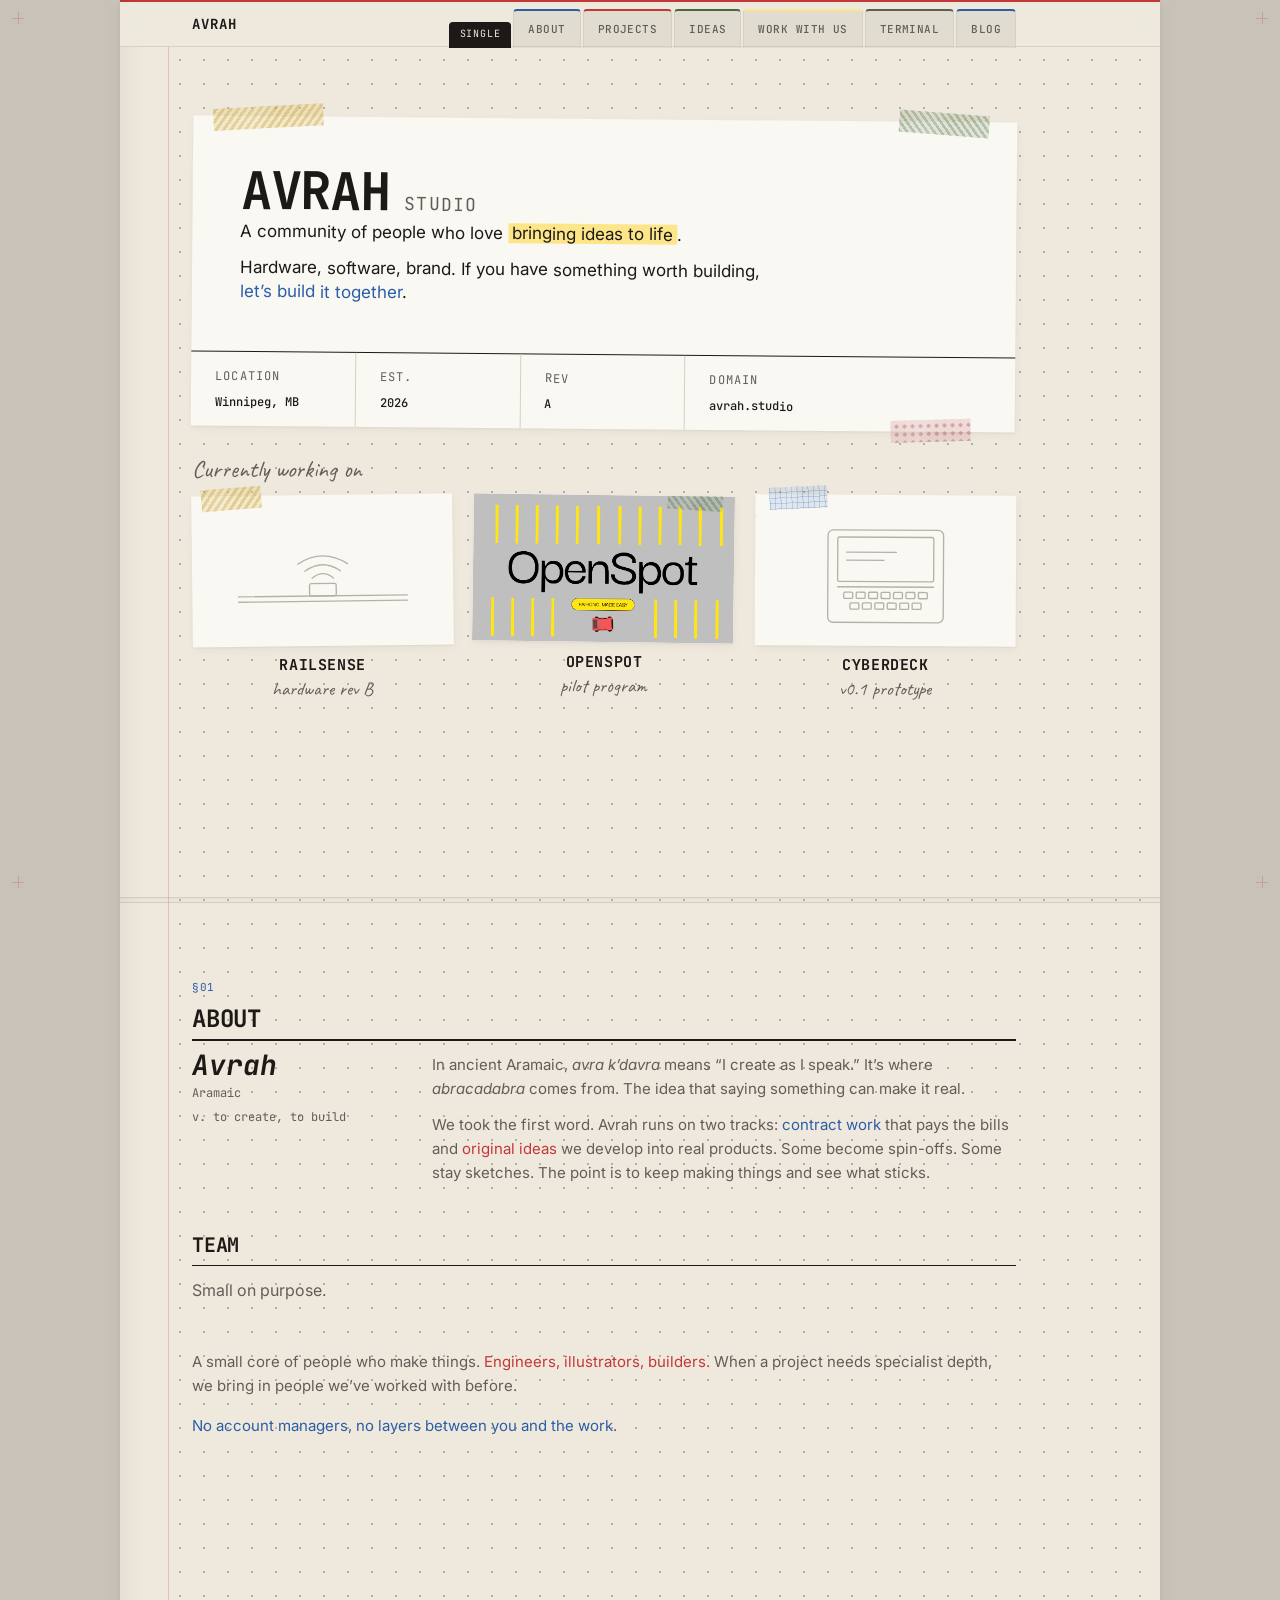
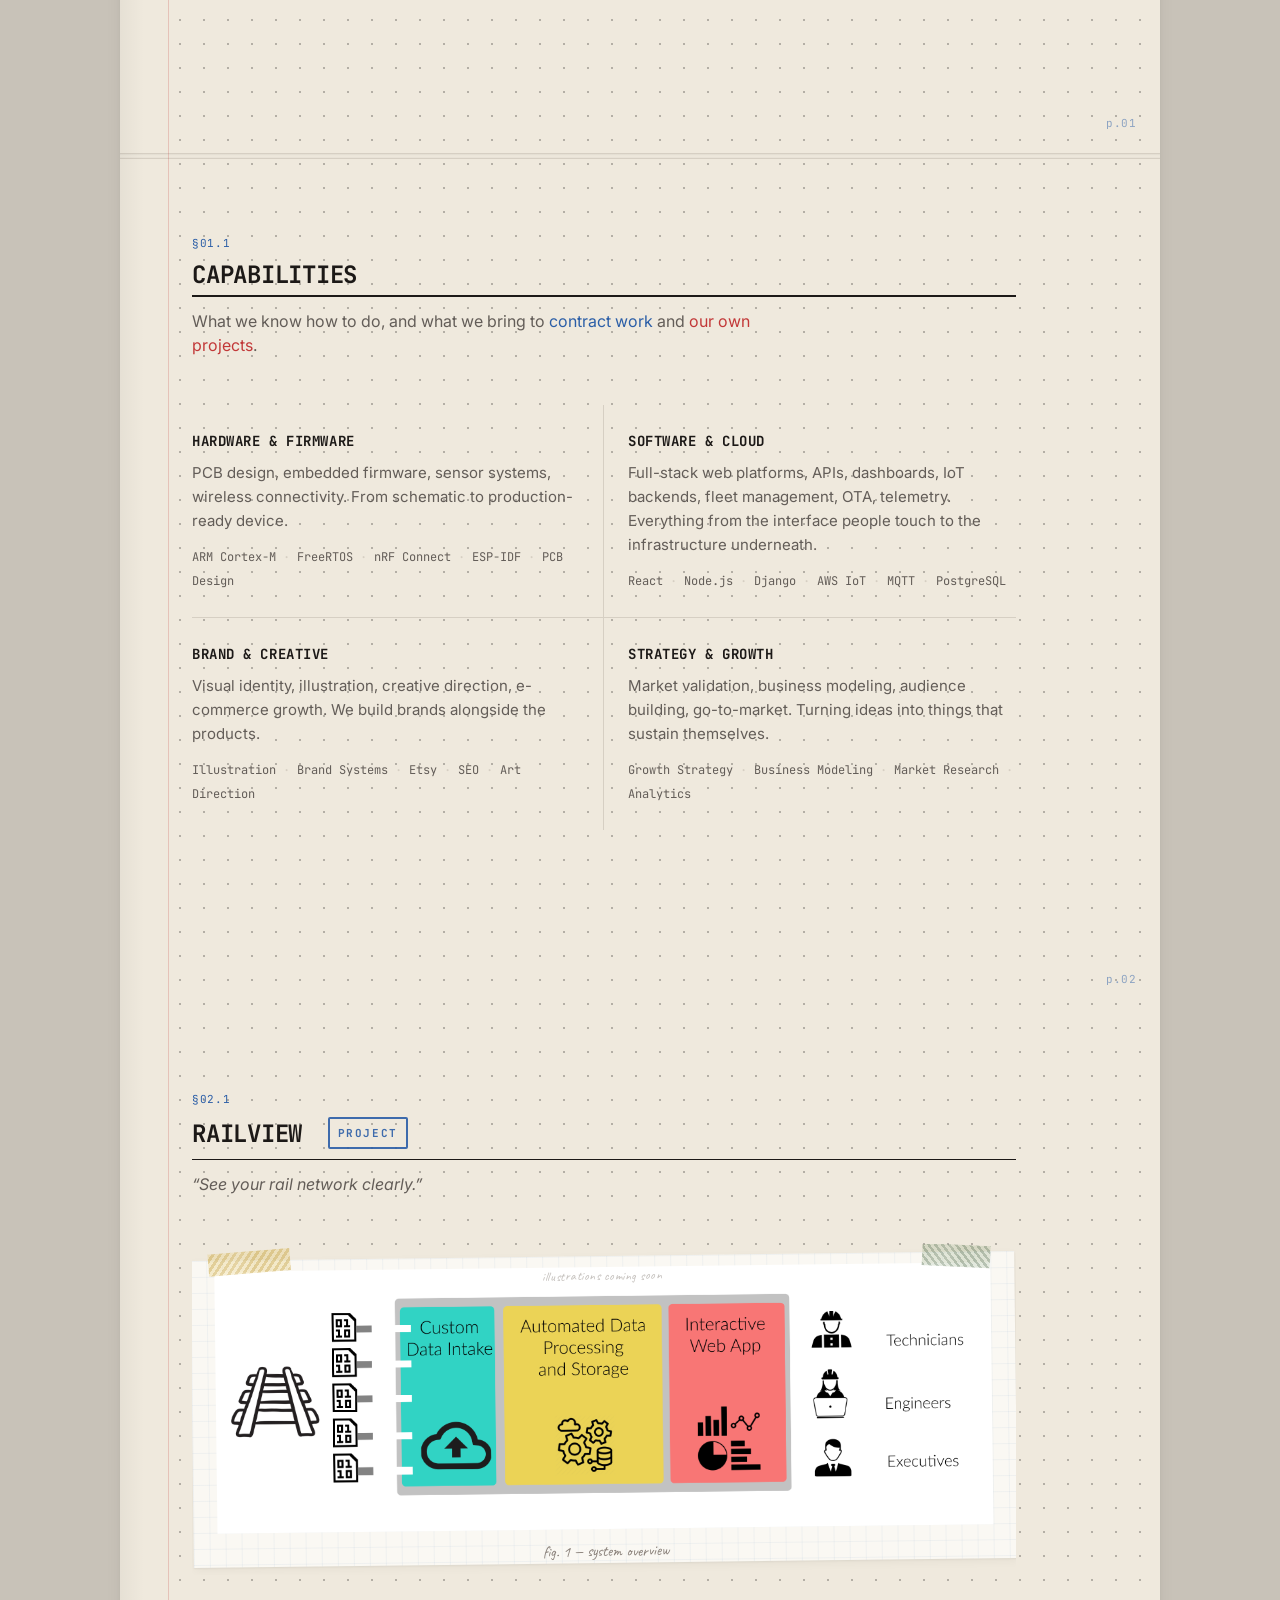
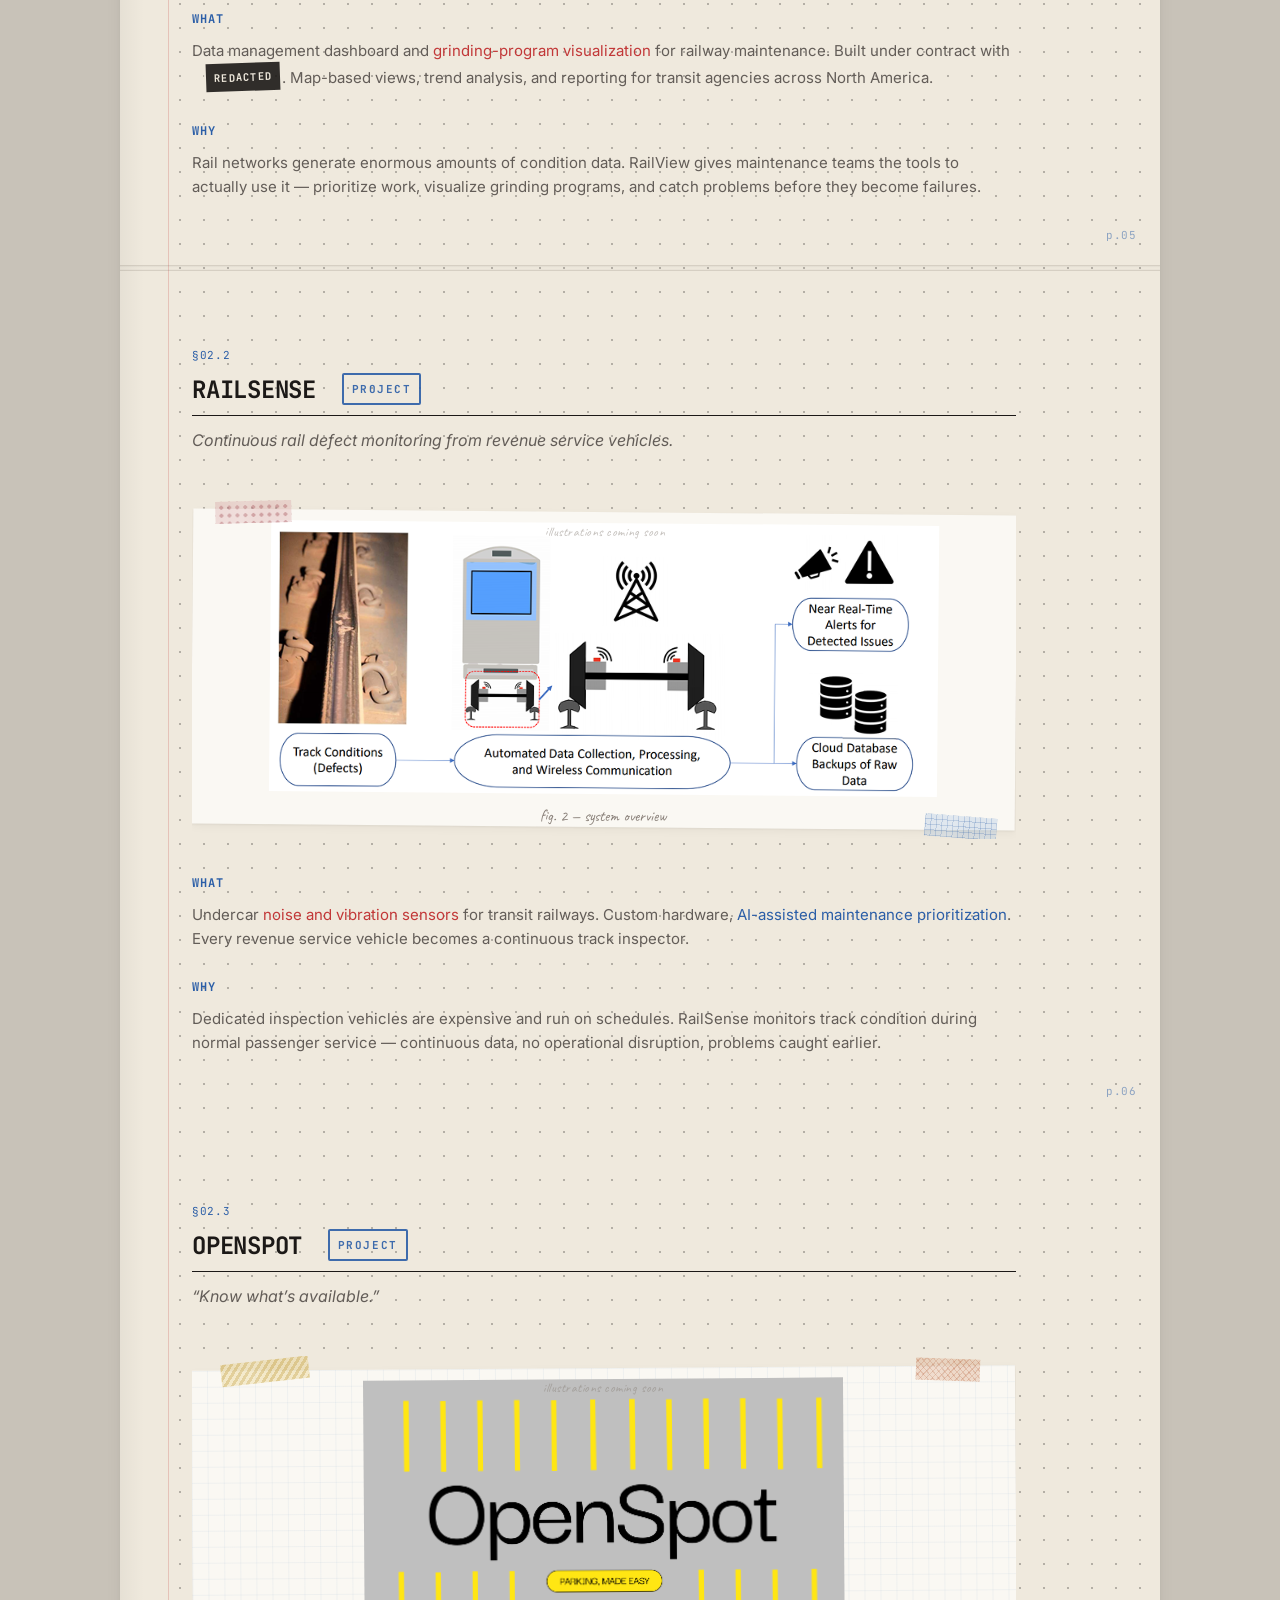
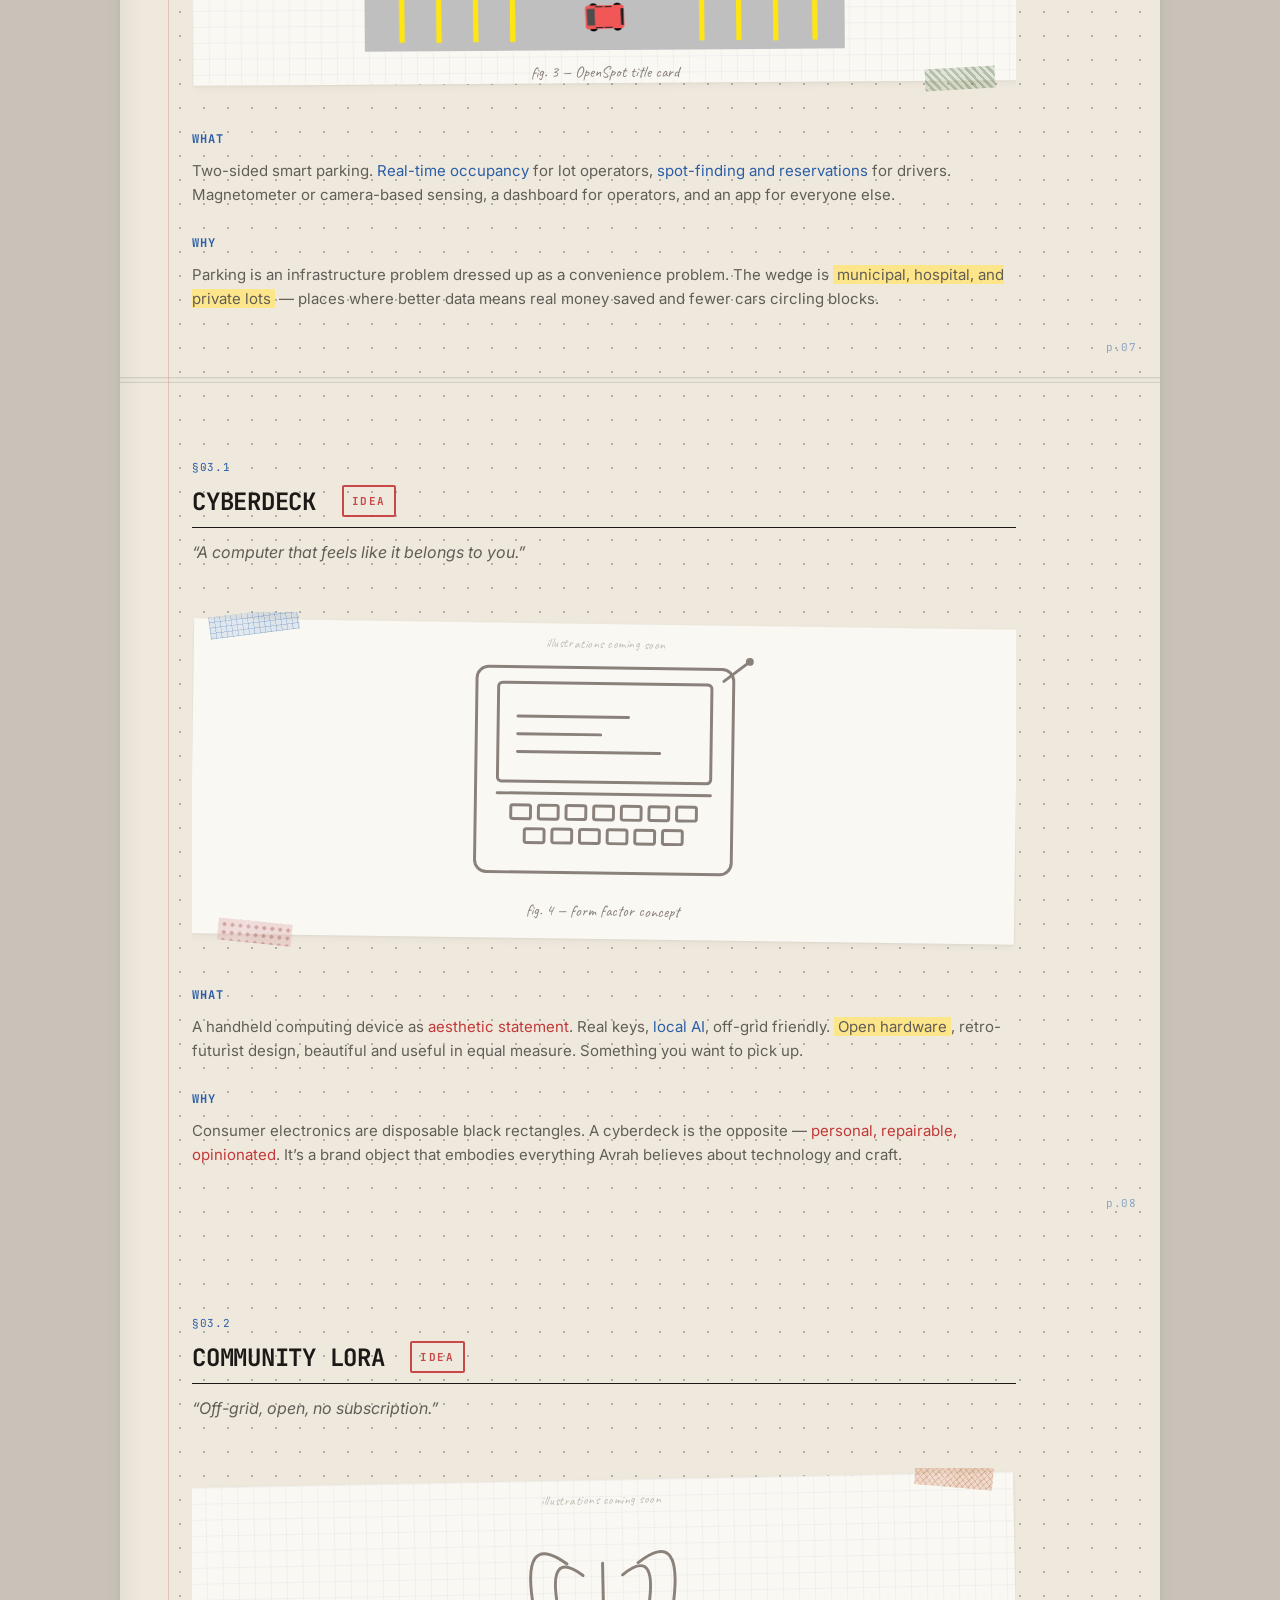
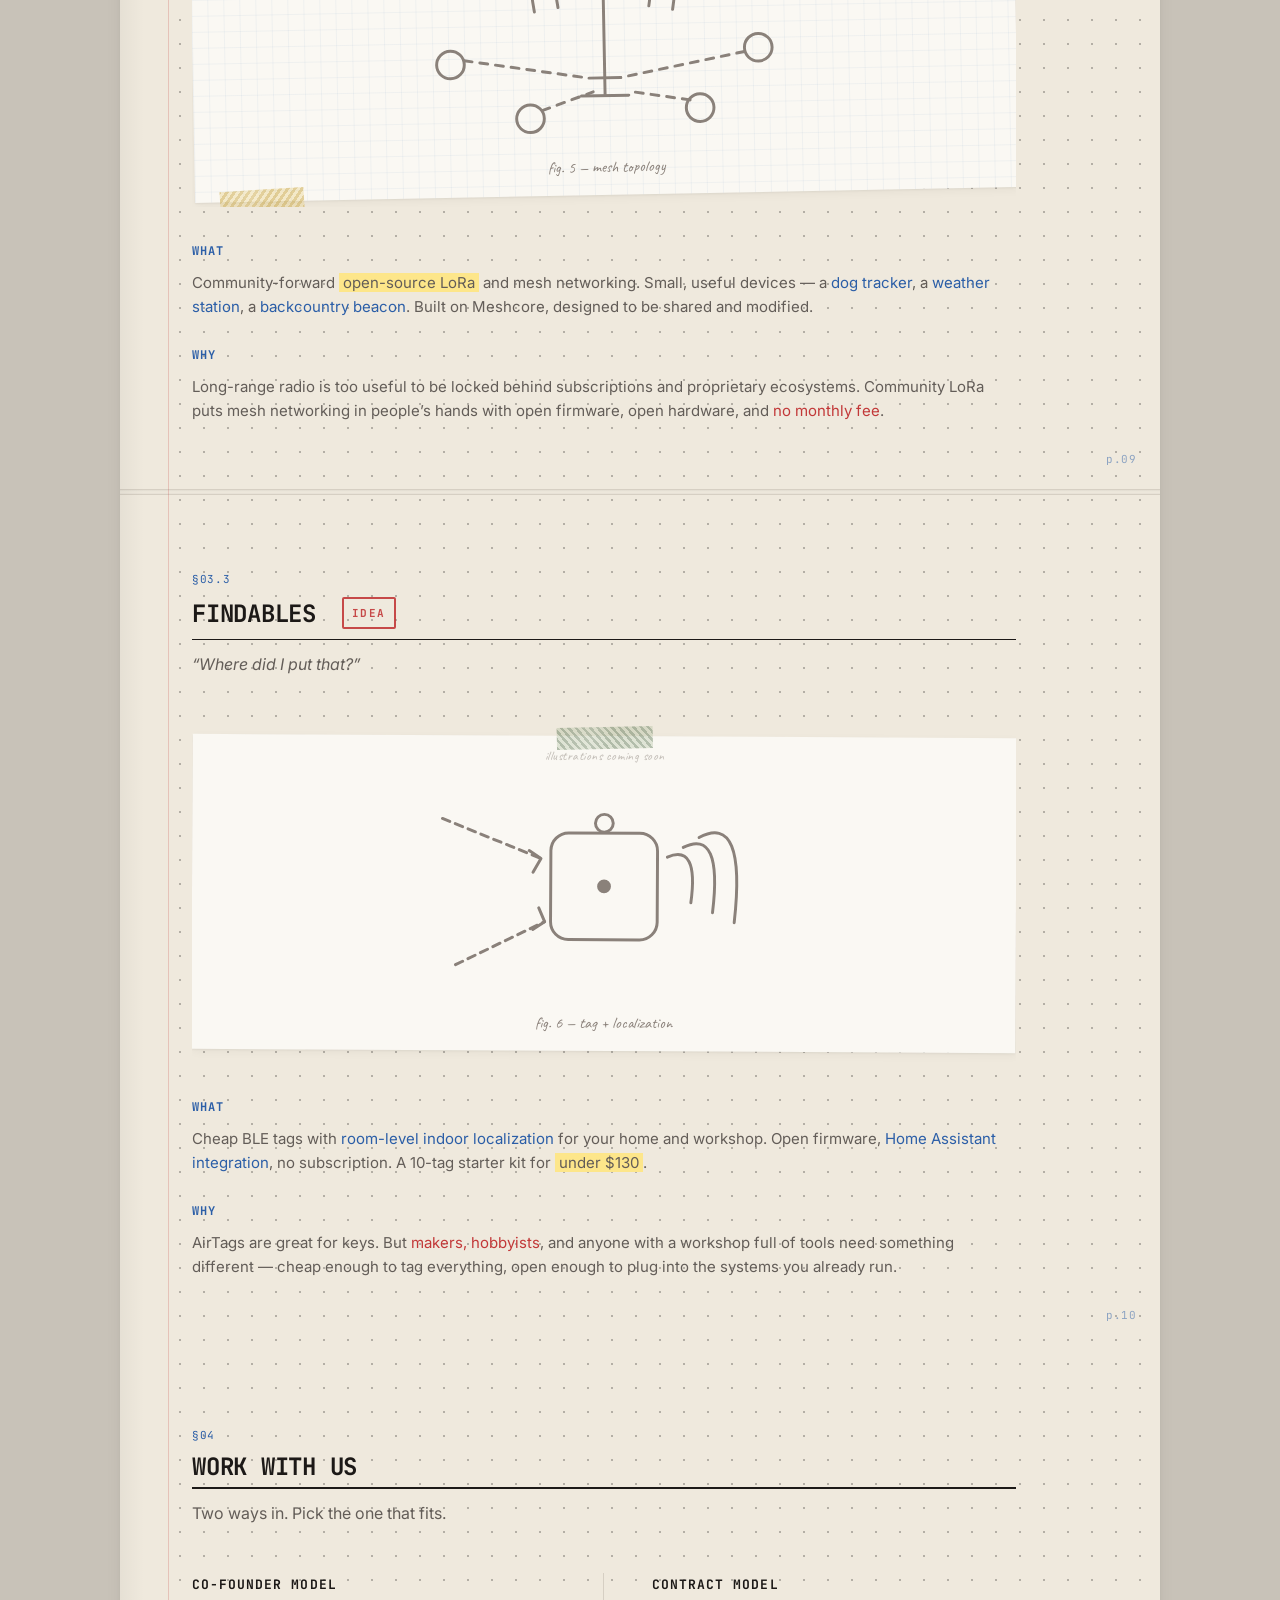
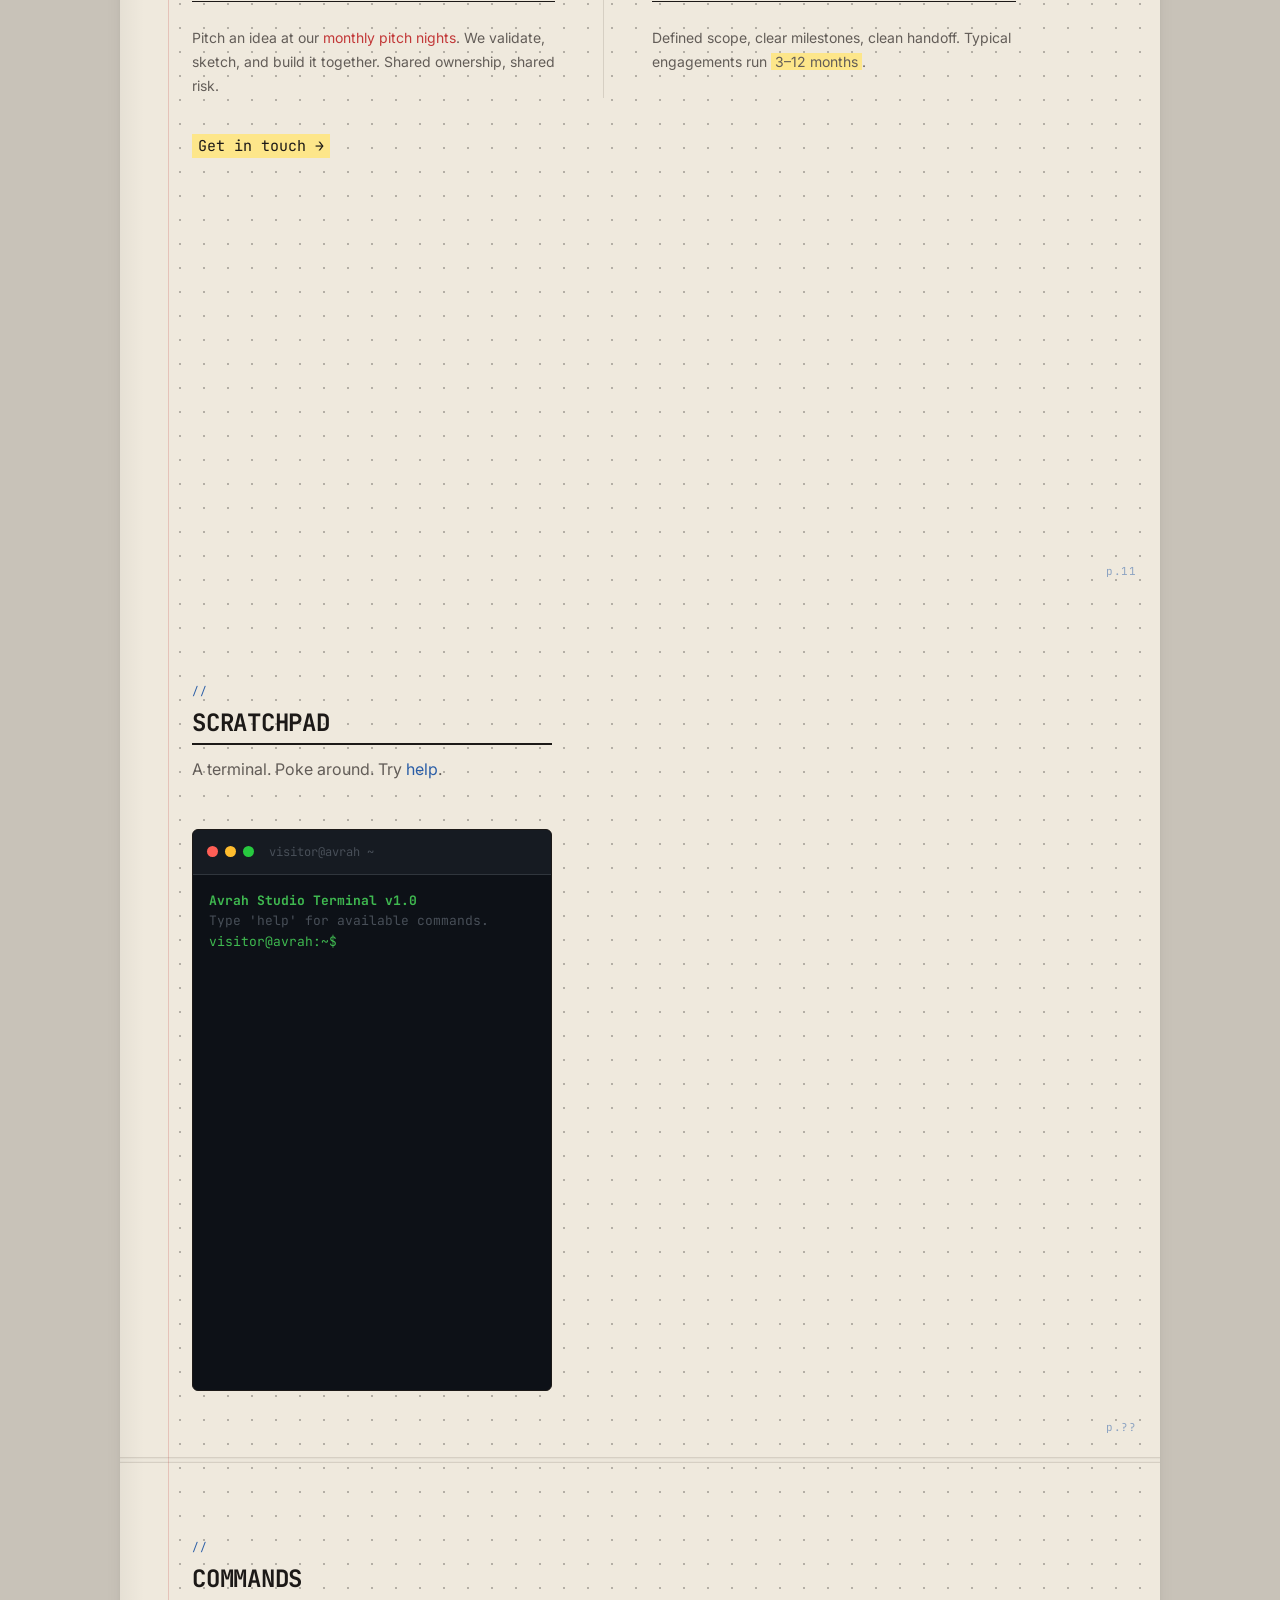
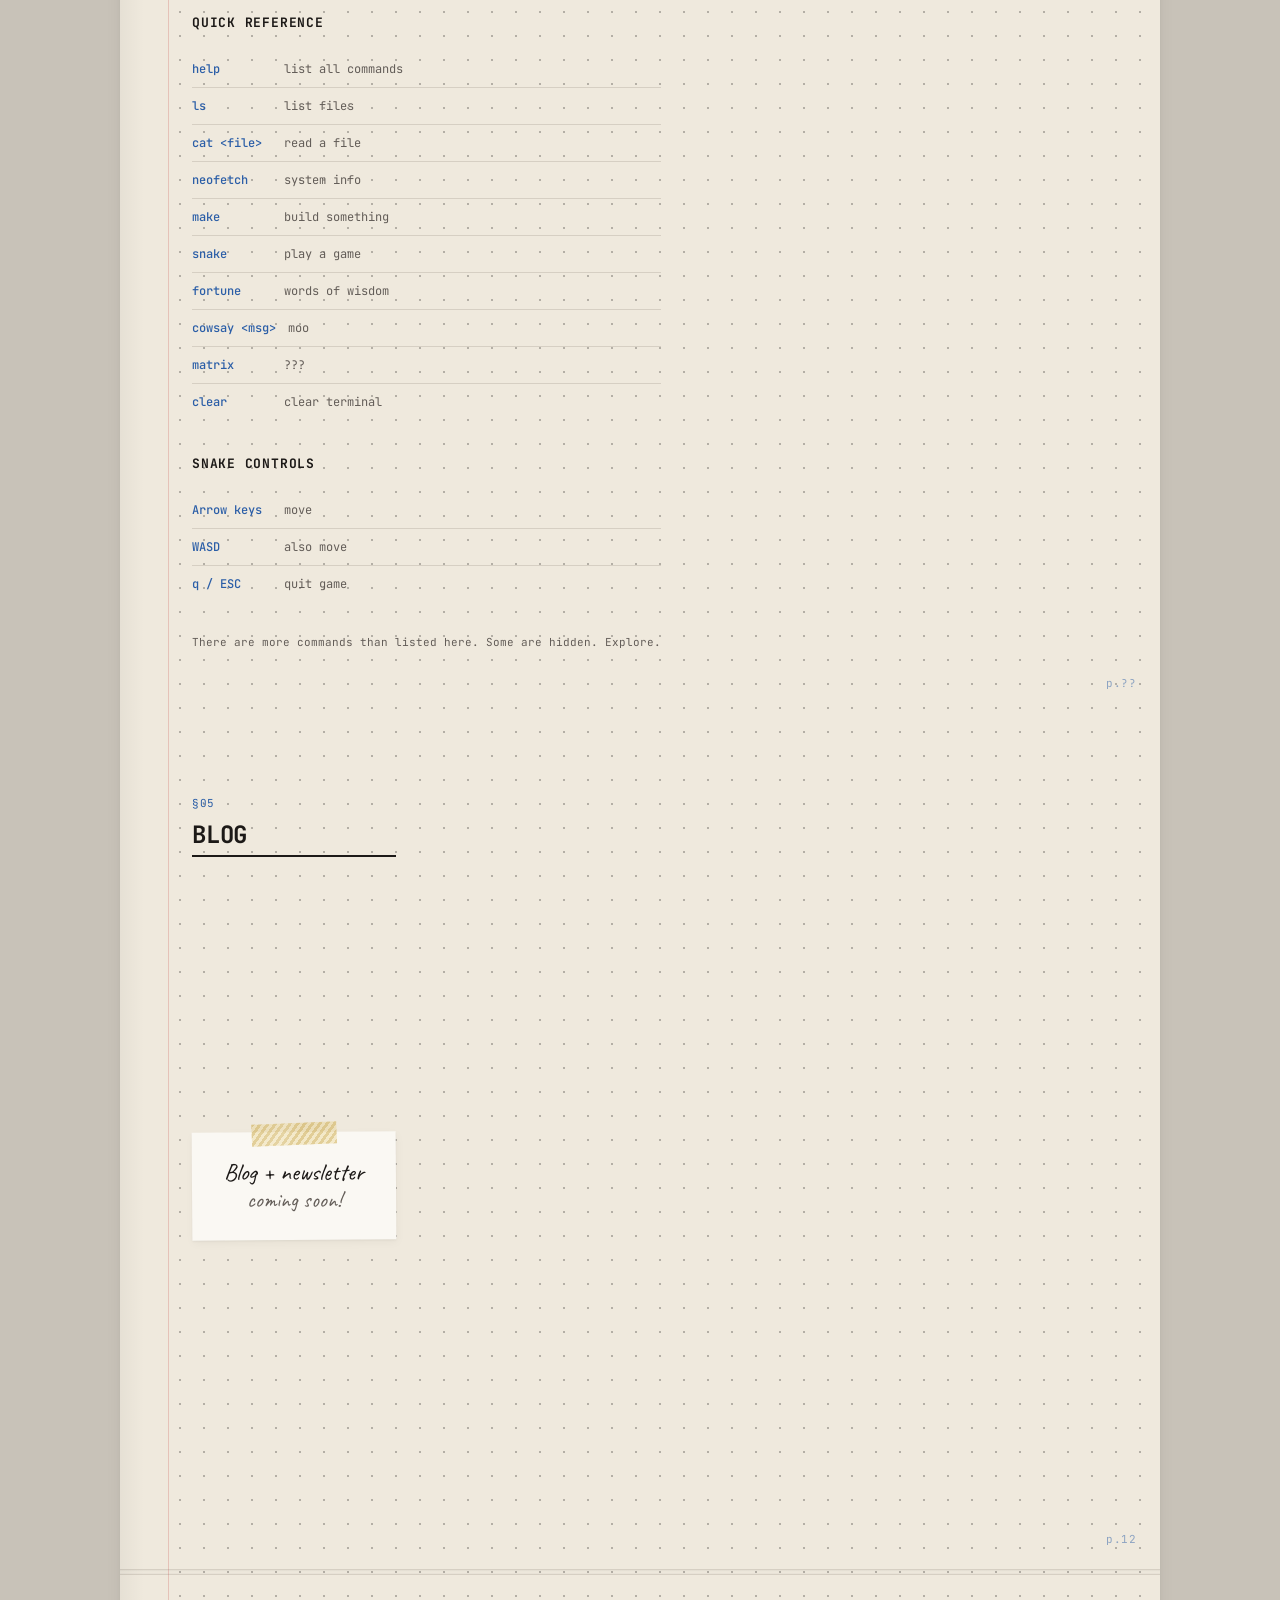
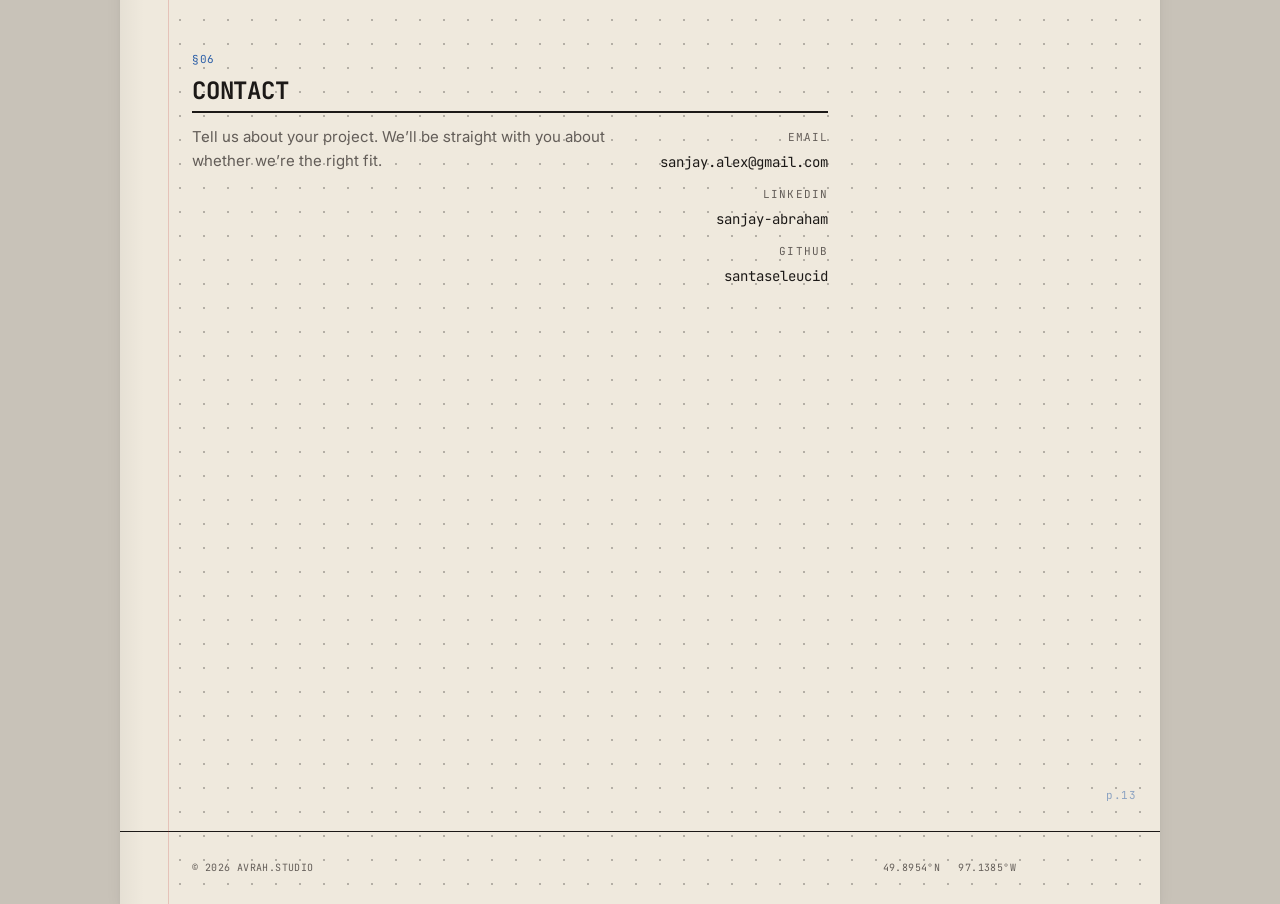
==== commit cac84de0: "clean" ====
--- a/index.html
+++ b/index.html
@@ -109,11 +109,21 @@
       max-width: var(--max-w);
       margin: 0 auto;
       padding: 0 24px;
+      position: relative;
     }
 
     section {
       padding: 72px 0;
       border-bottom: 1px solid var(--rule);
+      display: flex;
+      flex-direction: column;
+    }
+
+    section > .container {
+      flex: 1 1 auto;
+      display: flex;
+      flex-direction: column;
+      min-height: 0;
     }
 
     section:last-of-type { border-bottom: none; }
@@ -240,6 +250,7 @@
       border-bottom: none;
     }
 
+
     .title-block-inner {
       /* border removed — now uses taped-insert styling */
     }
@@ -249,6 +260,7 @@
       padding: 0;
       min-height: auto;
       align-items: stretch;
+      flex: 0 0 auto;
     }
 
     .title-block-body {
@@ -941,6 +953,8 @@
       border-radius: 6px;
       overflow: hidden;
       background: #0d1117;
+      display: flex;
+      flex-direction: column;
     }
 
     .term-chrome {
@@ -1044,20 +1058,26 @@
 
     /* ══ Taped Inserts ══ */
     .page-illustration {
-      display: block;
+      display: flex;
+      flex-direction: column;
       margin-bottom: 32px;
       padding: 12px 0;
+      flex: 1 1 auto;
+      min-height: 0;
+      overflow: hidden;
     }
 
     .taped-insert {
       position: relative;
       background: #faf8f3;
       padding: 28px 24px 16px;
-      min-height: 150px;
+      min-height: 0;
+      flex: 1 1 auto;
       display: flex;
       flex-direction: column;
       align-items: center;
       justify-content: center;
+      overflow: visible;
       box-shadow:
         0 1px 2px rgba(0,0,0,0.05),
         1px 3px 10px rgba(0,0,0,0.04);
@@ -1171,8 +1191,12 @@
 
     .insert-sketch {
       width: 100%;
-      max-width: 260px;
+      max-width: 100%;
       height: auto;
+      max-height: 100%;
+      object-fit: contain;
+      position: relative;
+      z-index: 1;
     }
 
     .insert-sketch line,
@@ -1346,11 +1370,13 @@
 
     /* ══ Single-Page Mode ══ */
     body.single-page .page {
-      max-width: 840px;
+      max-width: 1040px;
     }
 
     body.single-page .container {
       padding-left: 72px;
+      margin-left: 0;
+      margin-right: auto;
     }
 
     body.single-page .spread {
@@ -1358,7 +1384,9 @@
     }
 
     body.single-page .spread > section {
-      min-height: calc(100vh - 44px);
+      height: min(calc(100vh - 44px), 900px);
+      min-height: auto;
+      overflow: hidden;
       border-bottom: none;
       position: relative;
     }
@@ -1382,6 +1410,16 @@
       display: none;
     }
 
+    body.single-page .term-window {
+      flex: 1 1 auto;
+      min-height: 0;
+    }
+
+    body.single-page .term-body {
+      flex: 1 1 auto;
+      max-height: none;
+    }
+
     @media (min-width: 1400px) {
       body.single-page .spread {
         min-height: auto;
@@ -1400,7 +1438,7 @@
       body.single-page .spread > section .container {
         max-width: var(--max-w);
         padding: 0 24px 0 72px;
-        margin: 0 auto;
+        margin: 0;
       }
 
       body.single-page .page::after {
@@ -1551,7 +1589,15 @@
 
       /* Don't force page height on mobile — let content flow */
       body.single-page .spread > section {
+        height: auto;
         min-height: auto;
+        overflow: visible;
+      }
+
+      /* Restore terminal max-height on mobile (no fixed page height) */
+      body.single-page .term-body {
+        max-height: 440px;
+        flex: 0 0 auto;
       }
 
       /* Currently working on grid: stack on narrow screens */
@@ -1629,7 +1675,9 @@
       /* Spread */
       .spread {
         display: flex;
-        min-height: calc(100vh - 44px);
+        height: min(calc(100vh - 44px), 900px);
+        min-height: auto;
+        overflow: hidden;
         scroll-snap-align: start;
         position: relative;
         align-items: stretch;
@@ -1701,6 +1749,17 @@
       .spread > section .container {
         max-width: 100%;
         padding: 0 48px 0 72px;
+      }
+
+      /* Terminal + blog fill their page */
+      .spread .term-window {
+        flex: 1 1 auto;
+        min-height: 0;
+      }
+
+      .spread .term-body {
+        flex: 1 1 auto;
+        max-height: none;
       }
 
       /* Gutter shadows */
@@ -1812,8 +1871,8 @@
             <span class="meta-value">Winnipeg, MB</span>
           </div>
           <div class="meta-cell">
-            <span class="meta-label">Coordinates</span>
-            <span class="meta-value">49.89&deg;N 97.14&deg;W</span>
+            <span class="meta-label">Est.</span>
+            <span class="meta-value">2026</span>
           </div>
           <div class="meta-cell">
             <span class="meta-label">Rev</span>
@@ -1845,22 +1904,9 @@
           <p class="currently-desc">hardware rev B</p>
         </a>
         <a href="#openspot" class="currently-card">
-          <div class="currently-illus taped-insert tilt-4">
+          <div class="currently-illus taped-insert tilt-4" style="padding:0; overflow:hidden;">
             <span class="tape washi-sage" style="width:55px; top:-8px; right:12px; transform:rotate(3deg);"></span>
-            <svg class="insert-sketch" viewBox="0 0 240 120">
-              <line x1="30" y1="58" x2="210" y2="58"/>
-              <rect x="38" y="16" width="28" height="38"/>
-              <rect x="72" y="16" width="28" height="38"/>
-              <rect x="106" y="16" width="28" height="38"/>
-              <rect x="140" y="16" width="28" height="38"/>
-              <rect x="38" y="62" width="28" height="38"/>
-              <rect x="72" y="62" width="28" height="38"/>
-              <rect x="106" y="62" width="28" height="38"/>
-              <rect x="140" y="62" width="28" height="38"/>
-              <line x1="42" y1="20" x2="62" y2="50"/>
-              <line x1="62" y1="20" x2="42" y2="50"/>
-              <circle cx="121" cy="81" r="16" stroke-dasharray="4,3"/>
-            </svg>
+            <img src="open-spot/Screenshot%202026-05-05%20at%209.00.40%E2%80%AFAM.png" alt="OpenSpot — parking, made easy" style="width:100%; height:100%; object-fit:cover; display:block;">
           </div>
           <p class="currently-name">OpenSpot</p>
           <p class="currently-desc">pilot program</p>
@@ -2069,24 +2115,14 @@
         <div class="taped-insert graph-paper tilt-1">
           <span class="tape washi-gold" style="width:82px; top:-9px; left:18px; transform:rotate(-4deg);"></span>
           <span class="tape washi-sage" style="width:68px; top:-7px; right:24px; transform:rotate(3.5deg);"></span>
-          <svg class="insert-sketch" viewBox="0 0 240 120">
-            <rect x="45" y="8" width="150" height="88" rx="3"/>
-            <polyline points="60,62 82,48 104,56 126,38 148,50 170,35"/>
-            <circle class="sk-fill" cx="82" cy="48" r="2.5"/>
-            <circle class="sk-fill" cx="126" cy="38" r="2.5"/>
-            <circle class="sk-fill" cx="170" cy="35" r="2.5"/>
-            <line x1="60" y1="74" x2="108" y2="74"/>
-            <line x1="60" y1="82" x2="90" y2="82"/>
-            <line x1="120" y1="96" x2="120" y2="110"/>
-            <line x1="100" y1="110" x2="140" y2="110"/>
-          </svg>
-          <p class="sketch-caption">fig. 1 — dashboard overview</p>
+          <img class="insert-sketch" src="railview.png" alt="RailView system diagram — custom data intake, automated processing, interactive web app for technicians, engineers, and executives">
+          <p class="sketch-caption">fig. 1 — system overview</p>
         </div>
       </div>
 
       <div class="page-writeup">
         <h4>What</h4>
-        <p>Data management dashboard and <span style="color:var(--red-ink)">grinding-program visualization</span> for railway maintenance. Built under contract with <span style="background:var(--highlight);padding:0 4px">Global Rail Group</span>. Map-based views, trend analysis, and reporting for transit agencies across North America.</p>
+        <p>Data management dashboard and <span style="color:var(--red-ink)">grinding-program visualization</span> for railway maintenance. Built under contract with <span class="stamp" style="font-size:0.7em; letter-spacing:0.12em; padding:2px 8px; background:var(--ink); color:var(--canvas); transform:rotate(-2deg); display:inline-block;">REDACTED</span>. Map-based views, trend analysis, and reporting for transit agencies across North America.</p>
         <h4>Why</h4>
         <p>Rail networks generate enormous amounts of condition data. RailView gives maintenance teams the tools to actually use it &mdash; prioritize work, visualize grinding programs, and catch problems before they become failures.</p>
       </div>
@@ -2099,27 +2135,14 @@
       <p class="section-num">&sect;02.2</p>
       <h2 class="section-title">RailSense <span class="stamp stamp-project">project</span></h2>
       <div class="section-rule"></div>
-      <p class="section-desc"><em>&ldquo;Feel every vibration.&rdquo;</em></p>
+      <p class="section-desc"><em>Continuous rail defect monitoring from revenue service vehicles.</em></p>
 
       <div class="page-illustration">
         <div class="taped-insert tilt-2">
           <span class="tape washi-rose" style="width:76px; top:-8px; left:22px; transform:rotate(-2deg);"></span>
           <span class="tape washi-blue" style="width:72px; bottom:-8px; right:18px; transform:rotate(4deg);"></span>
-          <svg class="insert-sketch" viewBox="0 0 240 120">
-            <line x1="25" y1="82" x2="215" y2="82"/>
-            <line x1="25" y1="88" x2="215" y2="88"/>
-            <line x1="50" y1="88" x2="50" y2="97"/>
-            <line x1="90" y1="88" x2="90" y2="97"/>
-            <line x1="130" y1="88" x2="130" y2="97"/>
-            <line x1="170" y1="88" x2="170" y2="97"/>
-            <rect x="105" y="68" width="30" height="14" rx="2"/>
-            <path d="M108,62 Q120,52 132,62"/>
-            <path d="M100,54 Q120,40 140,54"/>
-            <path d="M92,46 Q120,28 148,46"/>
-            <line x1="178" y1="35" x2="148" y2="56" stroke-dasharray="4,3"/>
-            <circle class="sk-fill" cx="148" cy="56" r="2"/>
-          </svg>
-          <p class="sketch-caption">fig. 2 — undercar sensor, side view</p>
+          <img class="insert-sketch" src="rail-sense/Screenshot%20from%202021-04-14%2011-54-04%201.png" alt="RailSense system diagram — track defect detection, automated data collection, real-time alerts, and cloud backups">
+          <p class="sketch-caption">fig. 2 — system overview</p>
         </div>
       </div>
 
@@ -2147,27 +2170,8 @@
           <span class="tape washi-gold" style="width:88px; top:-10px; left:30px; transform:rotate(-6deg);"></span>
           <span class="tape washi-clay" style="width:64px; top:-7px; right:35px; transform:rotate(2.5deg);"></span>
           <span class="tape washi-sage" style="width:70px; bottom:-9px; right:22px; transform:rotate(-3deg);"></span>
-          <svg class="insert-sketch" viewBox="0 0 240 120">
-            <line x1="30" y1="58" x2="210" y2="58"/>
-            <rect x="38" y="16" width="28" height="38"/>
-            <rect x="72" y="16" width="28" height="38"/>
-            <rect x="106" y="16" width="28" height="38"/>
-            <rect x="140" y="16" width="28" height="38"/>
-            <rect x="174" y="16" width="28" height="38"/>
-            <rect x="38" y="62" width="28" height="38"/>
-            <rect x="72" y="62" width="28" height="38"/>
-            <rect x="106" y="62" width="28" height="38"/>
-            <rect x="140" y="62" width="28" height="38"/>
-            <rect x="174" y="62" width="28" height="38"/>
-            <line x1="42" y1="20" x2="62" y2="50"/>
-            <line x1="62" y1="20" x2="42" y2="50"/>
-            <line x1="110" y1="20" x2="130" y2="50"/>
-            <line x1="130" y1="20" x2="110" y2="50"/>
-            <line x1="178" y1="66" x2="198" y2="96"/>
-            <line x1="198" y1="66" x2="178" y2="96"/>
-            <circle cx="154" cy="81" r="18" stroke-dasharray="4,3"/>
-          </svg>
-          <p class="sketch-caption">fig. 3 — spot detection, bird's eye</p>
+          <img class="insert-sketch" src="open-spot/Screenshot%202026-05-05%20at%209.00.40%E2%80%AFAM.png" alt="OpenSpot — parking, made easy">
+          <p class="sketch-caption">fig. 3 — OpenSpot title card</p>
         </div>
       </div>
 
@@ -2406,7 +2410,7 @@
       <h2 class="section-title">Blog</h2>
       <div class="section-rule"></div>
 
-      <div style="display:flex;justify-content:center;align-items:center;min-height:200px;">
+      <div style="display:flex;justify-content:center;align-items:center;min-height:200px;flex:1;">
         <div class="taped-insert tilt-3" style="max-width:320px;padding:28px 32px;text-align:center;">
           <span class="tape washi-gold" style="width:85px;top:-9px;left:50%;margin-left:-42px;transform:rotate(-2deg);"></span>
           <p style="font-family:var(--font-hand);font-size:24px;color:var(--ink);margin-bottom:4px;">Blog + newsletter</p>
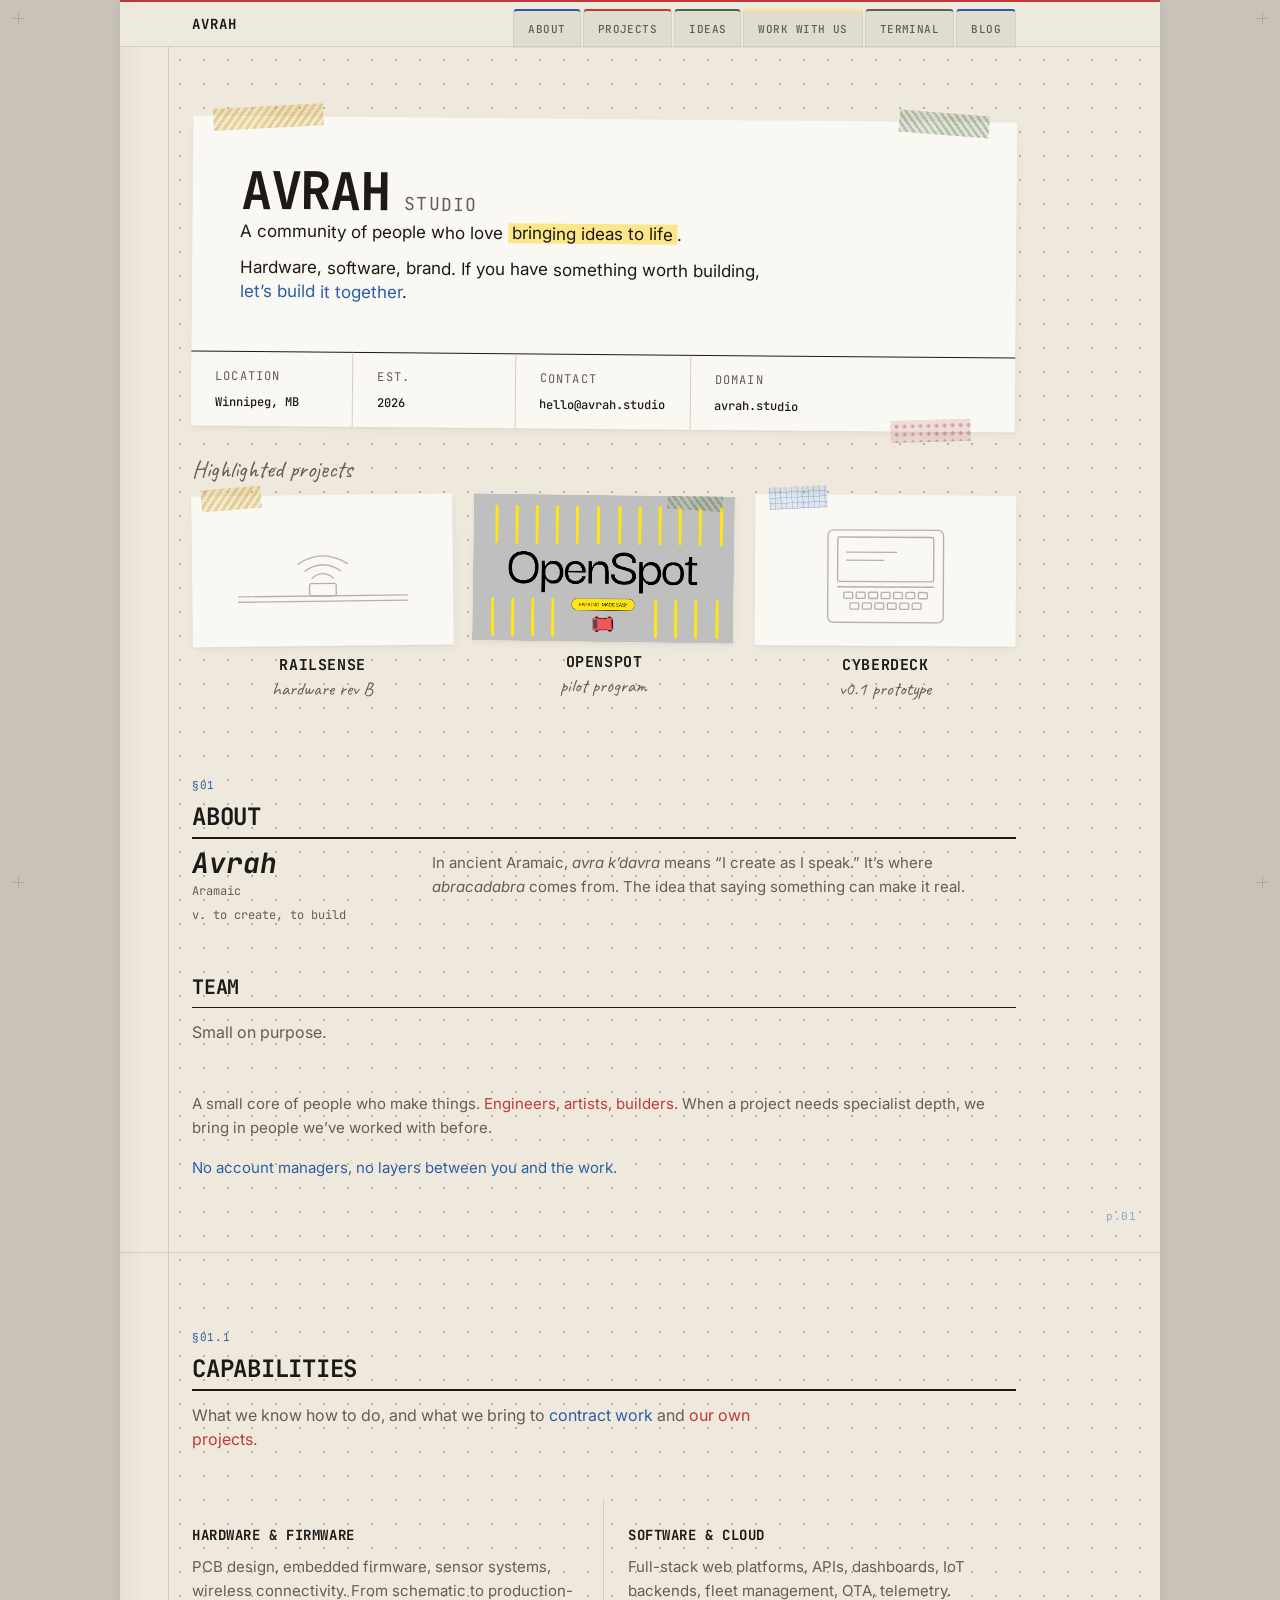
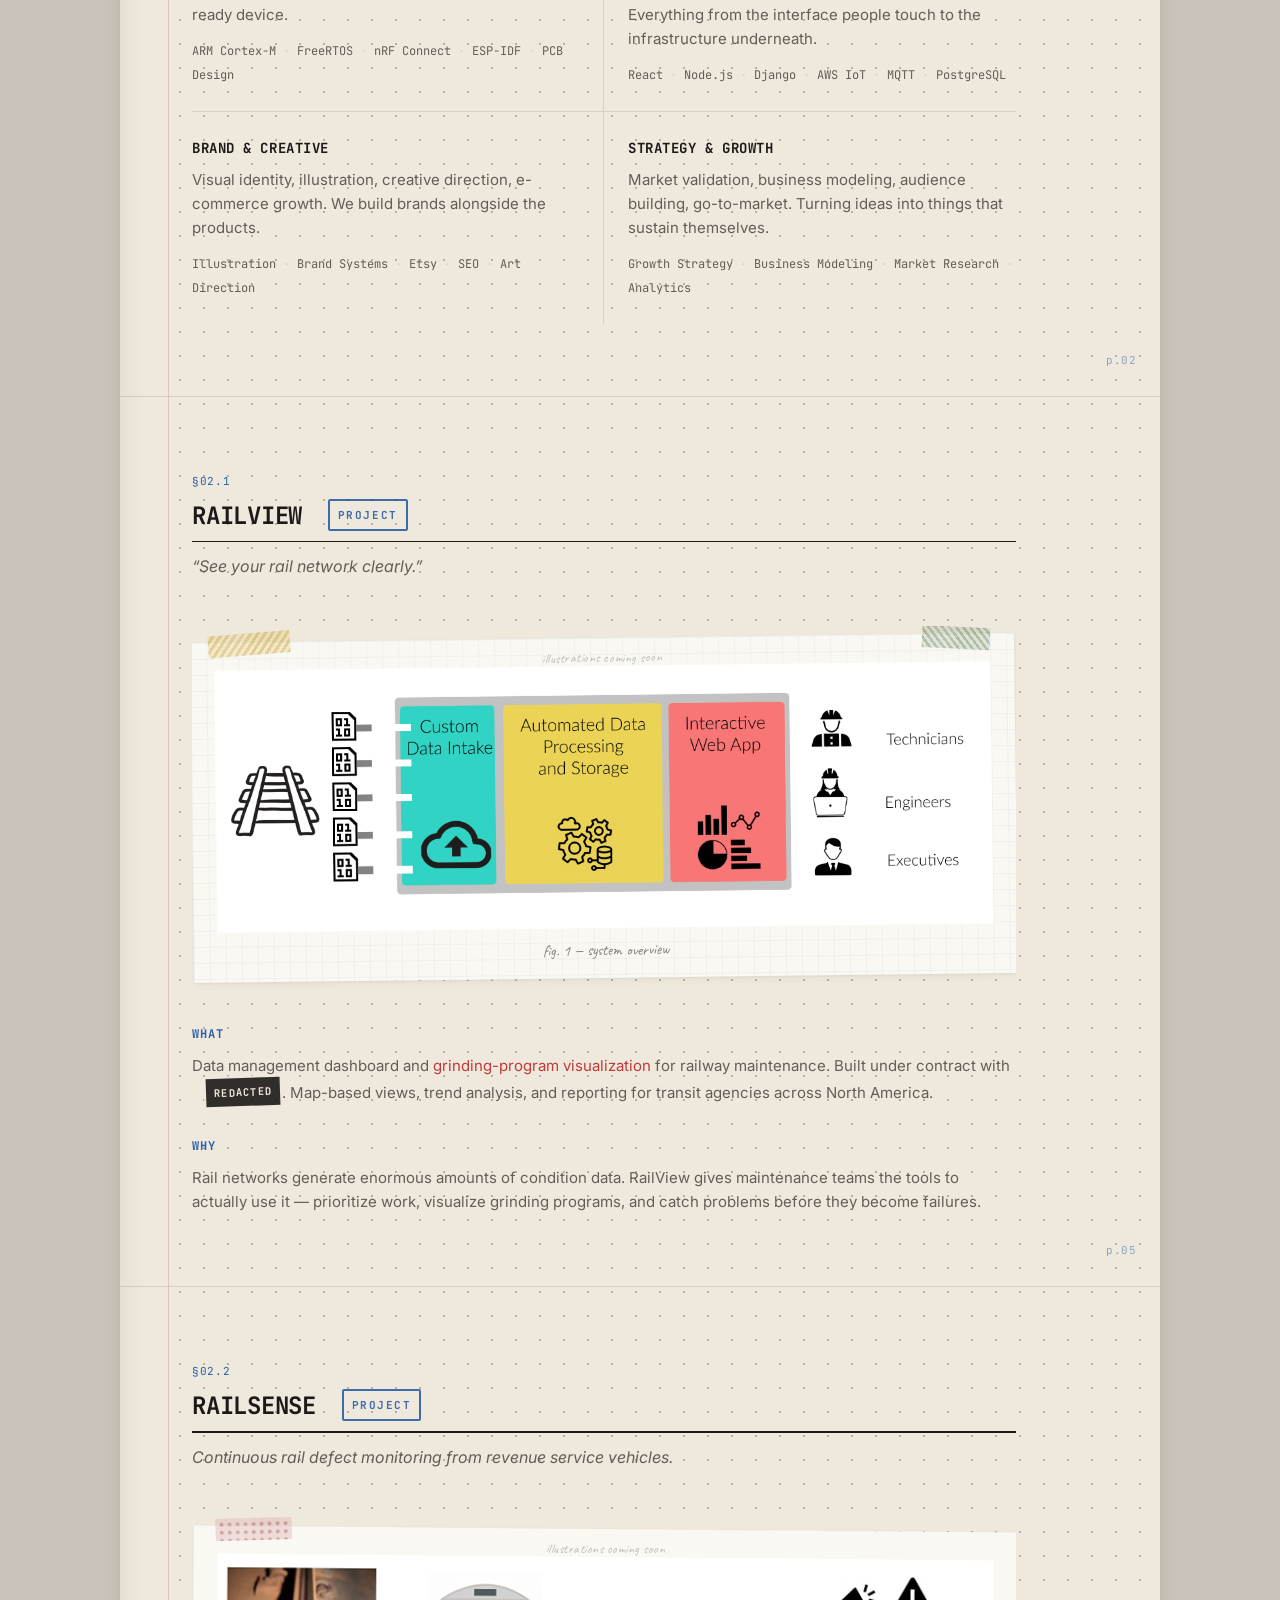
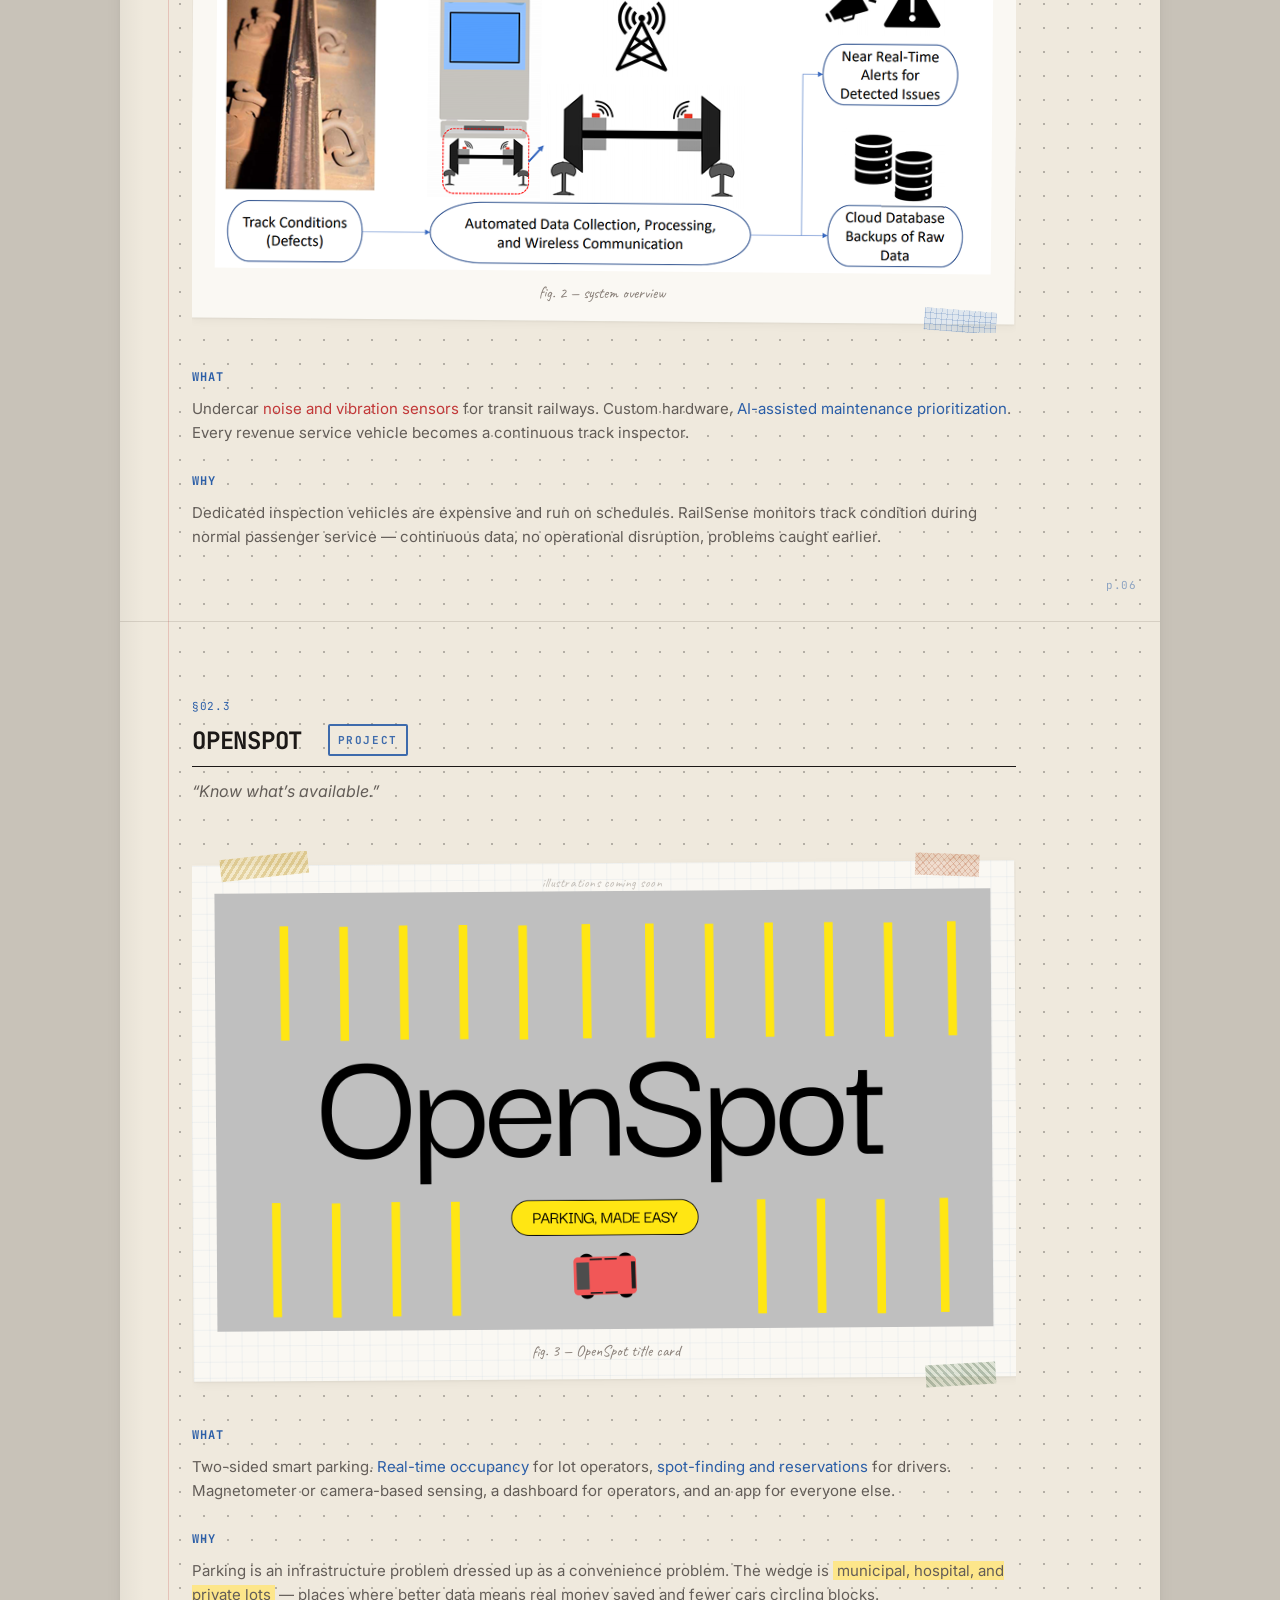
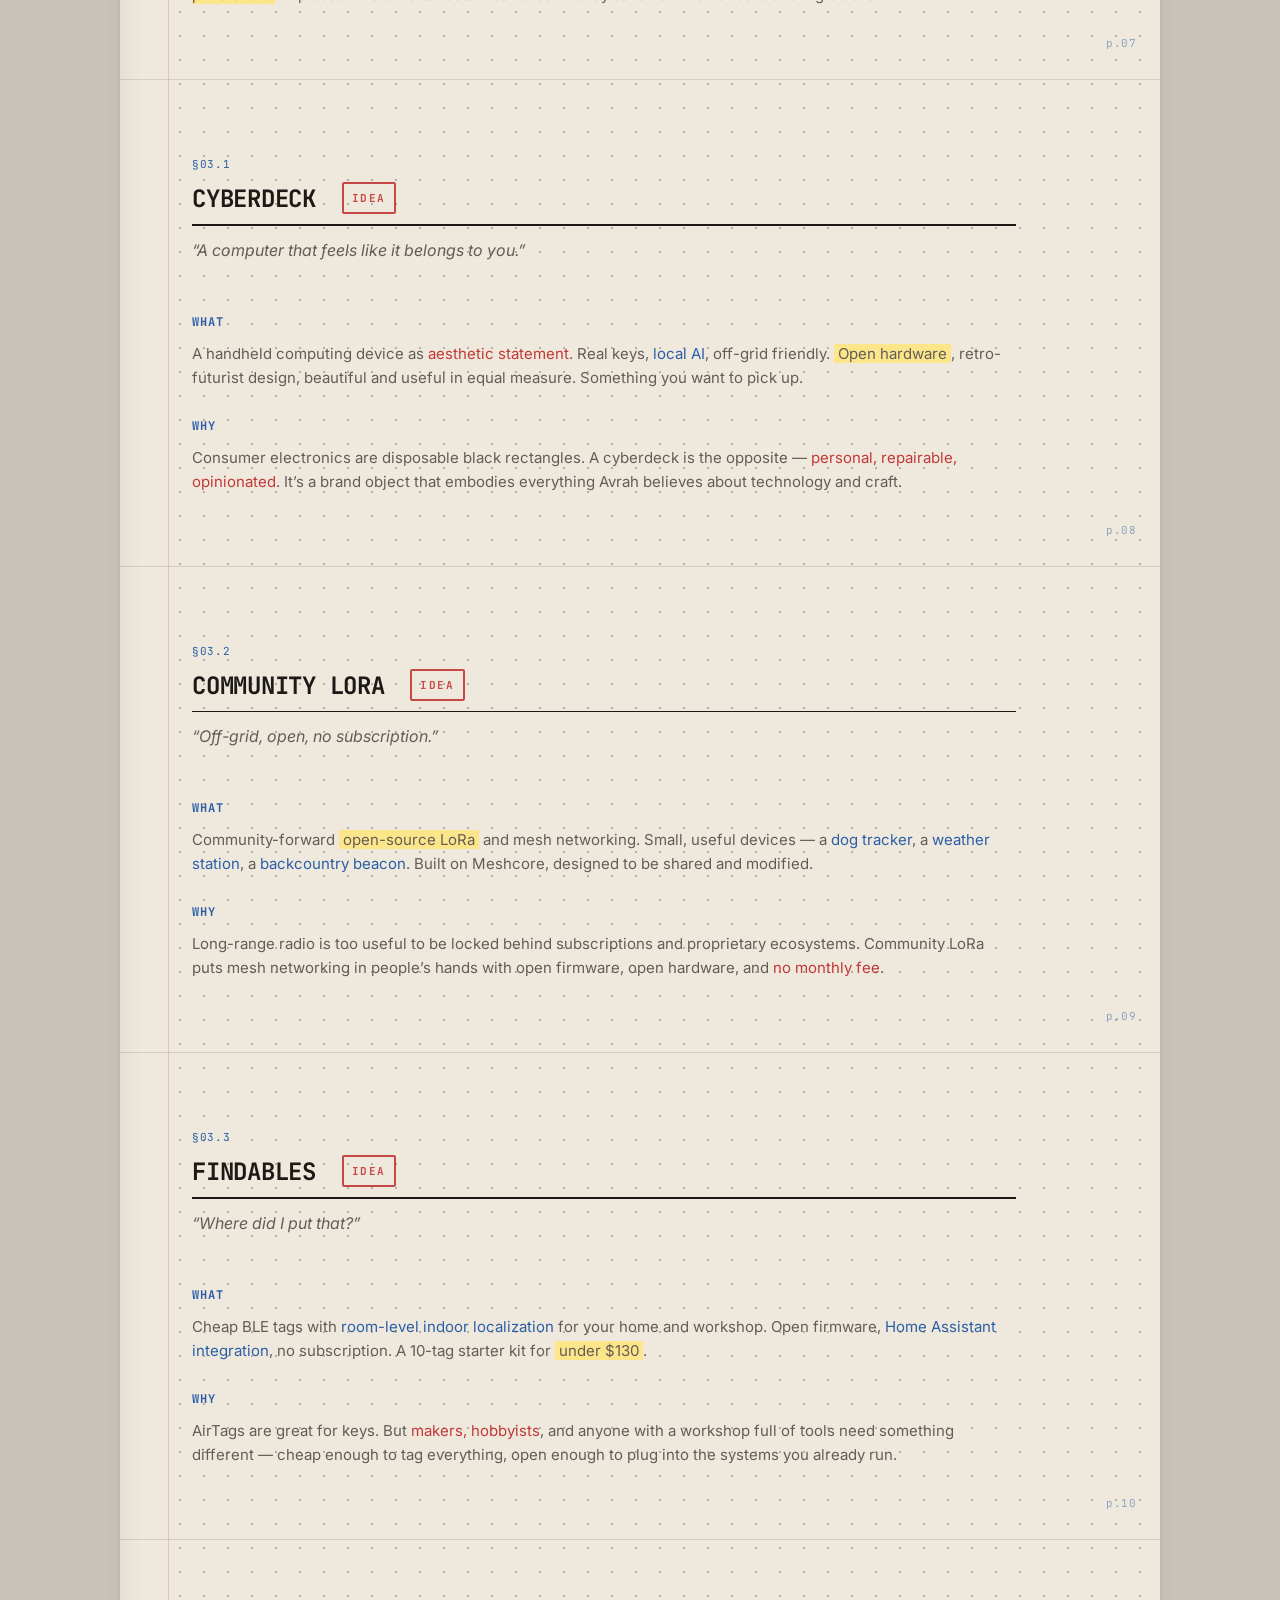
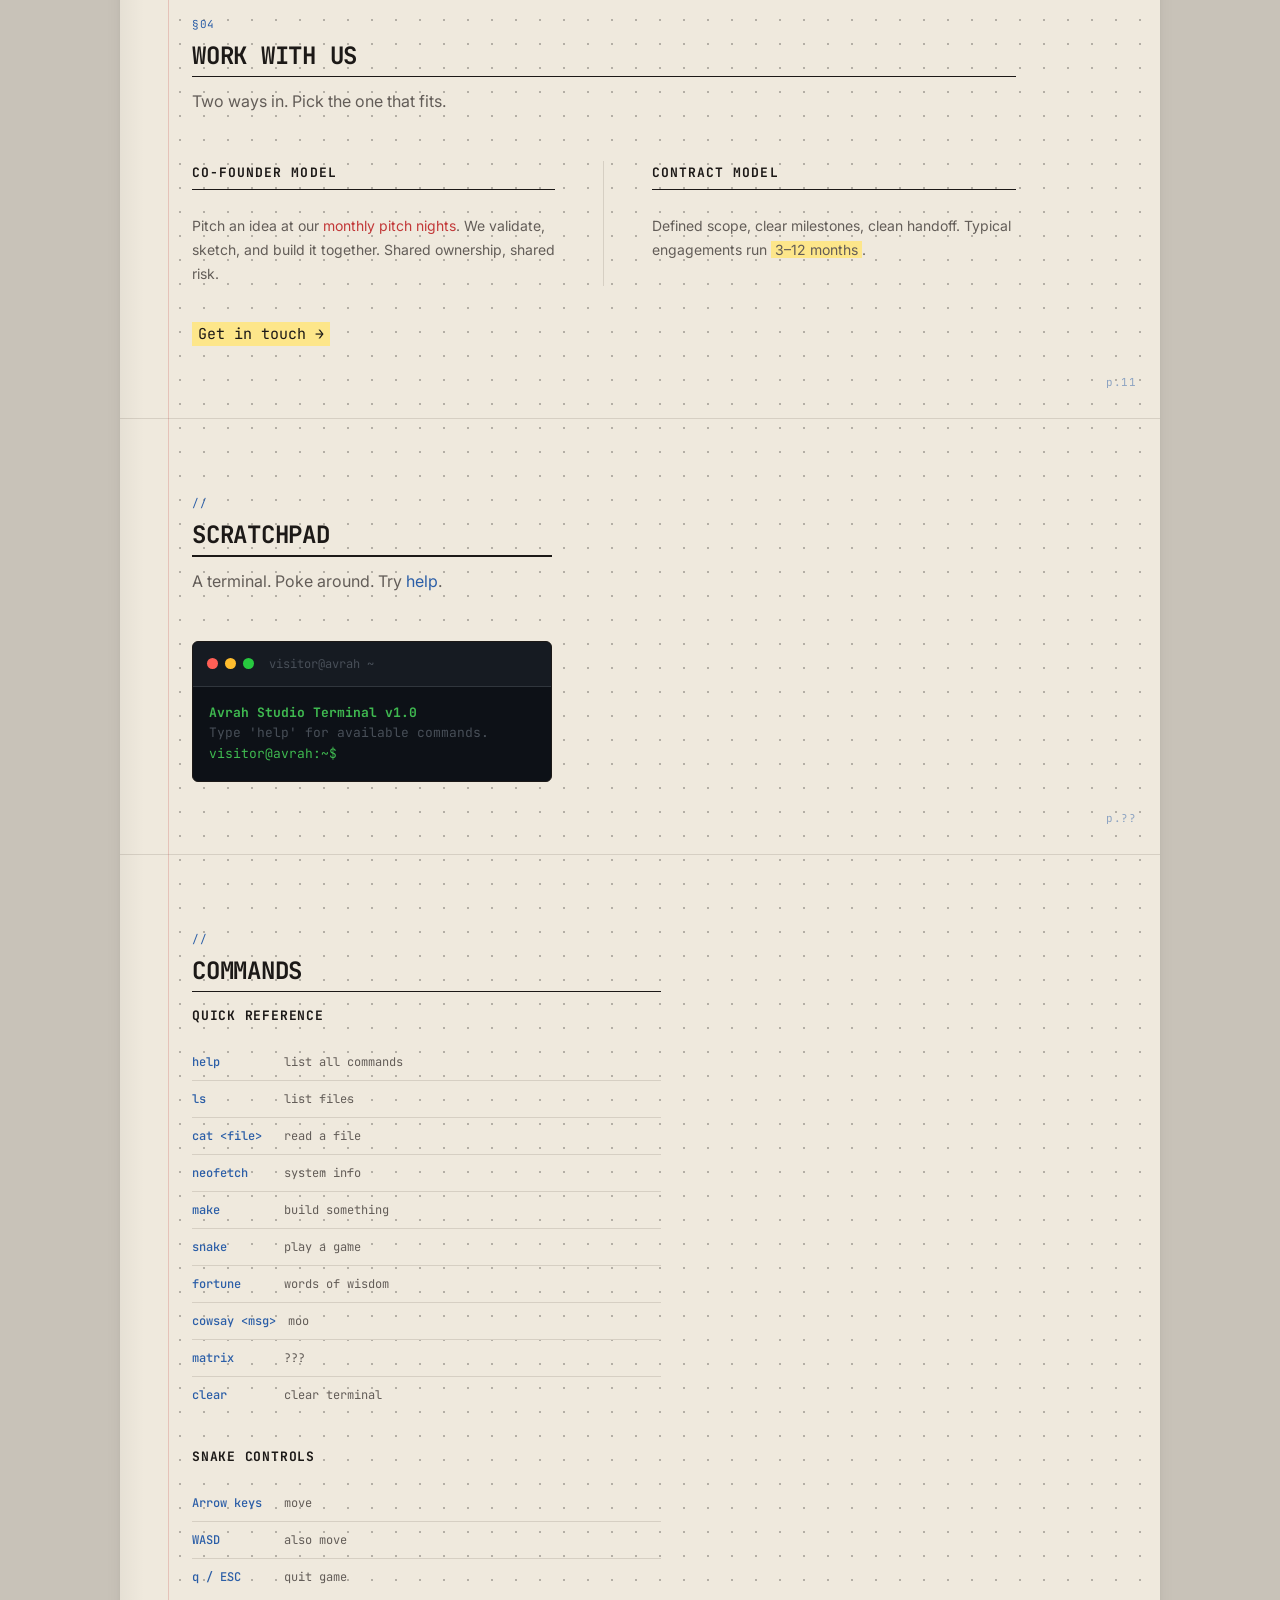
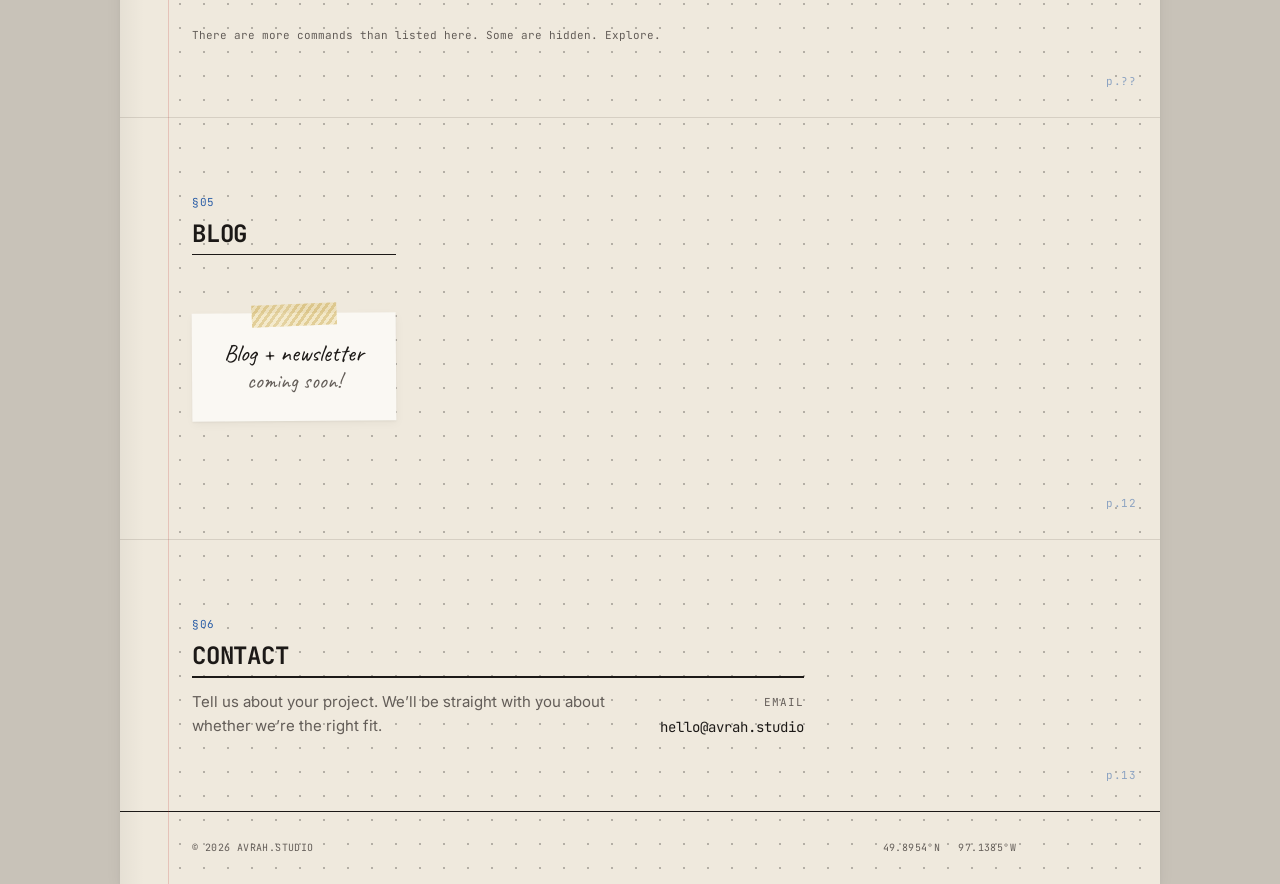
==== commit 0b252f95: "checkpoint" ====
--- a/index.html
+++ b/index.html
@@ -5,1819 +5,12 @@
   <meta name="viewport" content="width=device-width, initial-scale=1.0">
   <title>Avrah — Studio</title>
   <meta name="description" content="A small studio in Winnipeg. Contract work in hardware and software. Original ideas we develop ourselves. A community of people who like making things together.">
-  <style>
-    /* ══ Reset ══ */
-    *, *::before, *::after { margin: 0; padding: 0; box-sizing: border-box; }
-
-    :root {
-      --canvas: #efe9dd;
-      --desk: #c8c2b8;
-      --ink: #1c1917;
-      --graphite: #635d58;
-      --clay: #c23838;
-      --red-ink: #c23838;
-      --blue-ink: #2b5ea7;
-      --highlight: #fde68a;
-      --sage: #4a6741;
-      --rule: #d6cfc3;
-      --font-mono: 'JetBrains Mono', 'SF Mono', 'Fira Code', monospace;
-      --font-sans: 'Inter', -apple-system, BlinkMacSystemFont, sans-serif;
-      --font-hand: 'Caveat', cursive;
-      --max-w: 920px;
-    }
-
-    html { scroll-behavior: smooth; }
-
-    body {
-      font-family: var(--font-mono);
-      background: var(--desk);
-      color: var(--ink);
-      line-height: 24px;
-      font-size: 15px;
-      -webkit-font-smoothing: antialiased;
-    }
-
-    /* ══ Notebook Page ══ */
-    .page {
-      max-width: 1040px;
-      margin: 0 auto;
-      background-color: var(--canvas);
-      background-image:
-        linear-gradient(to right, var(--canvas) 48px, transparent 48px),
-        radial-gradient(circle, rgba(28, 25, 23, 0.28) 1.1px, transparent 1.1px);
-      background-size: 100% 100%, 24px 24px;
-      box-shadow: 0 1px 4px rgba(0,0,0,0.04), 0 4px 16px rgba(0,0,0,0.05);
-      position: relative;
-      min-height: calc(100vh - 44px);
-    }
-
-    /* Left margin rule */
-    .page::after {
-      content: '';
-      position: absolute;
-      left: 48px;
-      top: 0;
-      bottom: 0;
-      width: 1px;
-      background: rgba(194, 56, 56, 0.22);
-      pointer-events: none;
-      z-index: 10;
-    }
-
-    /* Binding shadow on left edge */
-    .page::before {
-      content: '';
-      position: absolute;
-      left: 0;
-      top: 0;
-      bottom: 0;
-      width: 24px;
-      background: linear-gradient(to right, rgba(0,0,0,0.04), transparent);
-      pointer-events: none;
-      z-index: 10;
-    }
-
-    a { color: var(--ink); text-decoration: none; }
-    a:hover { color: var(--blue-ink); }
-
-    ::selection { background: var(--blue-ink); color: #fff; }
-
-    /* ══ Registration Marks ══ */
-    .reg-mark {
-      position: fixed;
-      z-index: 200;
-      width: 12px;
-      height: 12px;
-      pointer-events: none;
-      opacity: 0.25;
-    }
-    .reg-mark::before,
-    .reg-mark::after {
-      content: '';
-      position: absolute;
-      background: var(--red-ink);
-    }
-    .reg-mark::before { width: 12px; height: 1px; top: 5.5px; left: 0; }
-    .reg-mark::after { width: 1px; height: 12px; left: 5.5px; top: 0; }
-    .reg-mark.tl { top: 12px; left: 12px; }
-    .reg-mark.tr { top: 12px; right: 12px; }
-    .reg-mark.bl { bottom: 12px; left: 12px; }
-    .reg-mark.br { bottom: 12px; right: 12px; }
-
-    /* ══ Layout ══ */
-    .container {
-      max-width: var(--max-w);
-      margin: 0 auto;
-      padding: 0 24px;
-      position: relative;
-    }
-
-    section {
-      padding: 72px 0;
-      border-bottom: 1px solid var(--rule);
-      display: flex;
-      flex-direction: column;
-    }
-
-    section > .container {
-      flex: 1 1 auto;
-      display: flex;
-      flex-direction: column;
-      min-height: 0;
-    }
-
-    section:last-of-type { border-bottom: none; }
-
-    /* ══ Trim Line ══ */
-    .trim-line {
-      height: 2px;
-      background: var(--red-ink);
-    }
-
-    /* ══ Navigation ══ */
-    nav {
-      position: sticky;
-      top: 0;
-      z-index: 100;
-      background: rgba(239, 233, 221, 0.94);
-      backdrop-filter: blur(10px);
-      -webkit-backdrop-filter: blur(10px);
-      border-bottom: 1.5px solid var(--rule);
-    }
-
-    nav .container {
-      display: flex;
-      justify-content: space-between;
-      align-items: stretch;
-      min-height: 44px;
-    }
-
-    .nav-logo {
-      font-family: var(--font-mono);
-      font-size: 14px;
-      font-weight: 700;
-      letter-spacing: 0.08em;
-      color: var(--ink);
-      display: flex;
-      align-items: center;
-    }
-
-    .nav-logo:hover { color: var(--ink); }
-
-    .nav-links { display: flex; gap: 2px; list-style: none; align-items: flex-end; }
-
-    .nav-links a {
-      display: block;
-      font-family: var(--font-mono);
-      color: var(--graphite);
-      font-size: 11px;
-      font-weight: 500;
-      letter-spacing: 0.04em;
-      text-transform: uppercase;
-      padding: 6px 14px 7px;
-      background: rgba(200, 194, 184, 0.35);
-      border: 1px solid var(--rule);
-      border-bottom: none;
-      border-radius: 4px 4px 0 0;
-      margin-bottom: -1.5px;
-      position: relative;
-      transition: background 0.15s, color 0.15s;
-    }
-
-    .nav-links a:hover {
-      background: rgba(239, 233, 221, 0.7);
-      color: var(--ink);
-    }
-
-    .nav-links a.active-tab {
-      background: var(--canvas);
-      color: var(--ink);
-      font-weight: 700;
-      border-bottom: 1.5px solid var(--canvas);
-      border-top-width: 4px;
-      z-index: 1;
-      padding-top: 7px;
-      padding-bottom: 8px;
-    }
-
-    /* Colored tab tops */
-    .nav-links li:nth-child(1) a { border-top: 2.5px solid var(--blue-ink); }
-    .nav-links li:nth-child(2) a { border-top: 2.5px solid var(--red-ink); }
-    .nav-links li:nth-child(3) a { border-top: 2.5px solid var(--sage); }
-    .nav-links li:nth-child(4) a { border-top: 2.5px solid var(--highlight); }
-    .nav-links li:nth-child(5) a { border-top: 2.5px solid var(--graphite); }
-    .nav-links li:nth-child(6) a { border-top: 2.5px solid var(--blue-ink); }
-
-    .nav-toggle { display: none; background: none; border: none; color: var(--ink); cursor: pointer; font-size: 18px; font-family: var(--font-mono); }
-
-    /* ══ Section Headers ══ */
-    .section-num {
-      font-family: var(--font-mono);
-      font-size: 11px;
-      color: var(--blue-ink);
-      letter-spacing: 0.06em;
-      margin-bottom: 8px;
-    }
-
-    .section-title {
-      font-family: var(--font-mono);
-      font-size: clamp(18px, 2.5vw, 24px);
-      font-weight: 700;
-      letter-spacing: -0.01em;
-      margin-bottom: 8px;
-      text-transform: uppercase;
-    }
-
-    .section-rule {
-      width: 100%;
-      height: 1.5px;
-      background: var(--ink);
-      margin-bottom: 12px;
-    }
-
-    .section-desc {
-      color: var(--graphite);
-      font-family: var(--font-sans);
-      font-size: 16px;
-      max-width: 560px;
-      line-height: 24px;
-      margin-bottom: 48px;
-    }
-
-    /* ══ Title Block (Hero) ══ */
-    .title-block {
-      padding: 72px 0 0;
-      border-bottom: none;
-    }
-
-
-    .title-block-inner {
-      /* border removed — now uses taped-insert styling */
-    }
-
-    .title-block-inner.taped-insert {
-      display: block;
-      padding: 0;
-      min-height: auto;
-      align-items: stretch;
-      flex: 0 0 auto;
-    }
-
-    .title-block-body {
-      padding: 48px;
-    }
-
-    .title-block-body .studio-name {
-      font-family: var(--font-mono);
-      font-size: clamp(32px, 5vw, 52px);
-      font-weight: 700;
-      line-height: 1.05;
-      letter-spacing: -0.02em;
-      text-transform: uppercase;
-      margin-bottom: 4px;
-    }
-
-    .title-block-body .studio-type {
-      font-family: var(--font-mono);
-      font-size: clamp(14px, 2vw, 18px);
-      font-weight: 400;
-      color: var(--graphite);
-      text-transform: uppercase;
-      letter-spacing: 0.06em;
-      margin-bottom: 24px;
-    }
-
-    .title-block-body .studio-desc {
-      font-family: var(--font-sans);
-      font-size: 17px;
-      line-height: 24px;
-      max-width: 540px;
-      color: var(--ink);
-      margin-bottom: 8px;
-    }
-
-    .title-block-body .studio-cta {
-      font-family: var(--font-mono);
-      font-size: 14px;
-      color: var(--blue-ink);
-      margin-top: 24px;
-      display: inline-block;
-    }
-
-    .title-block-body .studio-cta:hover { text-decoration: underline; }
-
-    .title-block-meta {
-      display: grid;
-      grid-template-columns: 1fr 1fr 1fr 2fr;
-      border-top: 1.5px solid var(--ink);
-    }
-
-    .title-block-meta .meta-cell {
-      padding: 12px 24px;
-      border-right: 1px solid var(--rule);
-      font-family: var(--font-mono);
-      font-size: 12px;
-      line-height: 24px;
-    }
-
-    .title-block-meta .meta-cell:last-child { border-right: none; }
-
-    .meta-label {
-      color: var(--graphite);
-      text-transform: uppercase;
-      letter-spacing: 0.1em;
-      display: block;
-      margin-bottom: 2px;
-    }
-
-    .meta-value {
-      color: var(--ink);
-      font-weight: 500;
-    }
-
-    /* ══ Schematic Figure ══ */
-    .schematic-section {
-      padding: 48px 0 72px;
-      border-bottom: 1px solid var(--rule);
-    }
-
-    .schematic-svg {
-      width: 100%;
-      height: auto;
-      max-width: 780px;
-      display: block;
-    }
-
-    .fig-caption {
-      font-family: var(--font-mono);
-      font-size: 12px;
-      color: var(--graphite);
-      margin-top: 12px;
-      letter-spacing: 0.02em;
-    }
-
-    .fig-caption em {
-      font-style: normal;
-      color: var(--red-ink);
-    }
-
-    /* ══ Capabilities (Almanac) ══ */
-    .cap-grid {
-      display: grid;
-      grid-template-columns: 1fr 1fr;
-      gap: 0;
-    }
-
-    .cap-entry {
-      padding: 24px 0;
-      border-bottom: 1px solid var(--rule);
-    }
-
-    .cap-entry:nth-child(odd) {
-      padding-right: 24px;
-      border-right: 1px solid var(--rule);
-    }
-
-    .cap-entry:nth-child(even) {
-      padding-left: 24px;
-    }
-
-    .cap-entry:nth-last-child(1),
-    .cap-entry:nth-last-child(2) {
-      border-bottom: none;
-    }
-
-    .cap-entry h3 {
-      font-family: var(--font-mono);
-      font-size: 14px;
-      font-weight: 700;
-      text-transform: uppercase;
-      letter-spacing: 0.04em;
-      margin-bottom: 8px;
-    }
-
-    .cap-entry p {
-      font-family: var(--font-sans);
-      color: var(--graphite);
-      font-size: 15px;
-      line-height: 24px;
-      margin-bottom: 12px;
-    }
-
-    .cap-tags {
-      font-family: var(--font-mono);
-      font-size: 12px;
-      color: var(--graphite);
-    }
-
-    .cap-tags span::after {
-      content: ' · ';
-      color: var(--rule);
-    }
-
-    .cap-tags span:last-child::after {
-      content: '';
-    }
-
-    /* ══ Work (Field Notes) ══ */
-    .work-entries {
-      display: flex;
-      flex-direction: column;
-      gap: 0;
-    }
-
-    .work-entry {
-      display: grid;
-      grid-template-columns: 80px 1fr 220px;
-      gap: 0;
-      padding: 48px 0;
-      border-bottom: 1px solid var(--rule);
-    }
-
-    .work-entry:last-child { border-bottom: none; }
-
-    .work-num {
-      font-family: var(--font-mono);
-      font-size: 36px;
-      font-weight: 700;
-      color: var(--rule);
-      line-height: 1;
-      padding-top: 4px;
-    }
-
-    .work-body h3 {
-      font-family: var(--font-mono);
-      font-size: 16px;
-      font-weight: 700;
-      text-transform: uppercase;
-      letter-spacing: 0.02em;
-      margin-bottom: 4px;
-    }
-
-    .work-body .work-type {
-      font-family: var(--font-mono);
-      font-size: 12px;
-      color: var(--red-ink);
-      text-transform: uppercase;
-      letter-spacing: 0.08em;
-      margin-bottom: 12px;
-    }
-
-    .work-body .work-desc {
-      font-family: var(--font-sans);
-      color: var(--graphite);
-      font-size: 15px;
-      line-height: 24px;
-    }
-
-    .work-margin {
-      border-left: 1px solid var(--rule);
-      padding-left: 24px;
-      display: flex;
-      flex-direction: column;
-      gap: 12px;
-    }
-
-    .work-margin .margin-note {
-      font-family: var(--font-mono);
-      font-size: 12px;
-      line-height: 24px;
-    }
-
-    .margin-note .note-value {
-      display: block;
-      font-weight: 700;
-      font-size: 16px;
-      color: var(--ink);
-      background: var(--highlight);
-      width: fit-content;
-      padding: 0 4px;
-      margin-left: -4px;
-    }
-
-    .margin-note .note-label {
-      color: var(--graphite);
-    }
-
-    /* ══ Process ══ */
-    .process-flow {
-      display: grid;
-      grid-template-columns: repeat(4, 1fr);
-      gap: 0;
-      border: 1px solid var(--rule);
-    }
-
-    .process-step {
-      padding: 24px;
-      border-right: 1px solid var(--rule);
-      position: relative;
-    }
-
-    .process-step:last-child { border-right: none; }
-
-    .process-step .step-num {
-      font-family: var(--font-mono);
-      font-size: 28px;
-      font-weight: 700;
-      color: var(--rule);
-      margin-bottom: 12px;
-      line-height: 1;
-    }
-
-    .process-step h3 {
-      font-family: var(--font-mono);
-      font-size: 13px;
-      font-weight: 700;
-      text-transform: uppercase;
-      letter-spacing: 0.06em;
-      margin-bottom: 10px;
-    }
-
-    .process-step p {
-      font-family: var(--font-sans);
-      color: var(--graphite);
-      font-size: 14px;
-      line-height: 24px;
-    }
-
-    /* Arrow between steps */
-    .process-step:not(:last-child)::after {
-      content: '\2192';
-      position: absolute;
-      right: -8px;
-      top: 24px;
-      font-family: var(--font-mono);
-      font-size: 14px;
-      color: var(--blue-ink);
-      background: var(--canvas);
-      padding: 2px 0;
-      z-index: 1;
-    }
-
-    /* ══ Why + Engagement (Dense) ══ */
-    .split-section {
-      display: grid;
-      grid-template-columns: 1fr 1fr;
-      gap: 0;
-    }
-
-    .split-left {
-      padding-right: 48px;
-      border-right: 1px solid var(--rule);
-    }
-
-    .split-right {
-      padding-left: 48px;
-    }
-
-    .split-heading {
-      font-family: var(--font-mono);
-      font-size: 13px;
-      font-weight: 700;
-      text-transform: uppercase;
-      letter-spacing: 0.08em;
-      margin-bottom: 4px;
-    }
-
-    .split-rule {
-      width: 100%;
-      height: 1px;
-      background: var(--ink);
-      margin-bottom: 24px;
-    }
-
-    .why-list {
-      list-style: none;
-    }
-
-    .why-list li {
-      padding: 14px 0;
-      border-bottom: 1px solid var(--rule);
-    }
-
-    .why-list li:last-child { border-bottom: none; }
-
-    .why-list li strong {
-      font-family: var(--font-mono);
-      font-size: 14px;
-      font-weight: 600;
-      display: block;
-      margin-bottom: 4px;
-    }
-
-    .why-list li span {
-      font-family: var(--font-sans);
-      color: var(--graphite);
-      font-size: 14px;
-      line-height: 24px;
-    }
-
-    .engage-table {
-      width: 100%;
-      border-collapse: collapse;
-    }
-
-    .engage-table tr { border-bottom: 1px solid var(--rule); }
-    .engage-table tr:last-child { border-bottom: none; }
-
-    .engage-table td {
-      padding: 14px 0;
-      vertical-align: top;
-    }
-
-    .engage-table .engage-name {
-      font-family: var(--font-mono);
-      font-size: 14px;
-      font-weight: 600;
-      white-space: nowrap;
-      padding-right: 16px;
-    }
-
-    .engage-table .engage-desc {
-      font-family: var(--font-sans);
-      color: var(--graphite);
-      font-size: 14px;
-      line-height: 24px;
-    }
-
-    .engage-table .engage-dur {
-      font-family: var(--font-mono);
-      font-size: 12px;
-      color: var(--graphite);
-      text-align: right;
-      white-space: nowrap;
-      padding-left: 16px;
-    }
-
-    /* ══ About ══ */
-    .about-content {
-      display: grid;
-      grid-template-columns: 192px 1fr;
-      gap: 48px;
-    }
-
-    .about-etymology .about-word {
-      font-family: var(--font-mono);
-      font-size: 28px;
-      font-weight: 700;
-      font-style: italic;
-      margin-bottom: 4px;
-    }
-
-    .about-etymology .about-origin {
-      font-family: var(--font-mono);
-      font-size: 12px;
-      color: var(--graphite);
-      line-height: 24px;
-    }
-
-    .about-text p {
-      font-family: var(--font-sans);
-      color: var(--graphite);
-      font-size: 15px;
-      line-height: 24px;
-      margin-bottom: 12px;
-    }
-
-    .about-text p:last-child { margin-bottom: 0; }
-
-    /* ══ Contact ══ */
-    .contact-section {
-      padding: 72px 0;
-    }
-
-    .contact-inner {
-      display: grid;
-      grid-template-columns: 1fr auto;
-      gap: 48px;
-      align-items: start;
-    }
-
-    .contact-text .section-title {
-      margin-bottom: 8px;
-    }
-
-    .contact-text p {
-      font-family: var(--font-sans);
-      color: var(--graphite);
-      font-size: 15px;
-      line-height: 24px;
-      max-width: 420px;
-    }
-
-    .contact-links {
-      display: flex;
-      flex-direction: column;
-      gap: 8px;
-      text-align: right;
-    }
-
-    .contact-link {
-      font-family: var(--font-mono);
-      font-size: 14px;
-      color: var(--ink);
-      transition: color 0.15s;
-    }
-
-    .contact-link:hover { color: var(--blue-ink); }
-
-    .contact-link .link-label {
-      color: var(--graphite);
-      font-size: 11px;
-      text-transform: uppercase;
-      letter-spacing: 0.1em;
-      display: block;
-      margin-bottom: 1px;
-    }
-
-    /* ══ Index / Table of Contents ══ */
-    .toc-section {
-      padding: 48px 0;
-      background: var(--canvas);
-    }
-
-    .toc-heading {
-      font-family: var(--font-mono);
-      font-size: 12px;
-      font-weight: 700;
-      text-transform: uppercase;
-      letter-spacing: 0.1em;
-      margin-bottom: 4px;
-    }
-
-    .toc-rule {
-      width: 100%;
-      height: 1px;
-      background: var(--ink);
-      margin-bottom: 24px;
-    }
-
-    .toc-key {
-      font-family: var(--font-mono);
-      font-size: 11px;
-      color: var(--graphite);
-      margin-bottom: 24px;
-      display: flex;
-      gap: 24px;
-      flex-wrap: wrap;
-    }
-
-    .toc-key span {
-      white-space: nowrap;
-    }
-
-    .toc-key .key-sym {
-      color: var(--blue-ink);
-      margin-right: 4px;
-    }
-
-    .toc-list {
-      display: flex;
-      flex-direction: column;
-      gap: 0;
-    }
-
-    .toc-entry {
-      display: flex;
-      align-items: baseline;
-      padding: 6px 0;
-      color: var(--ink);
-      text-decoration: none;
-      transition: color 0.15s;
-    }
-
-    .toc-entry:hover {
-      color: var(--blue-ink);
-    }
-
-    .toc-entry:hover .toc-dots {
-      border-color: var(--blue-ink);
-    }
-
-    .toc-title {
-      font-family: var(--font-mono);
-      font-size: 13px;
-      font-weight: 400;
-      white-space: nowrap;
-    }
-
-    .toc-dots {
-      flex: 1;
-      border-bottom: 1px dotted var(--rule);
-      margin: 0 12px;
-      min-width: 24px;
-      position: relative;
-      top: -3px;
-      transition: border-color 0.15s;
-    }
-
-    .toc-page {
-      font-family: var(--font-mono);
-      font-size: 12px;
-      color: var(--blue-ink);
-      white-space: nowrap;
-    }
-
-    /* ══ Page Numbers ══ */
-    section[data-page] {
-      position: relative;
-    }
-
-    section[data-page]::before {
-      content: 'p.' attr(data-page);
-      position: absolute;
-      bottom: 24px;
-      right: 24px;
-      font-family: var(--font-mono);
-      font-size: 11px;
-      color: var(--blue-ink);
-      opacity: 0.5;
-      letter-spacing: 0.04em;
-    }
-
-    /* ══ Title Page Illustration ══ */
-    .leaf-illustration {
-      display: flex;
-      align-items: center;
-      justify-content: center;
-      padding: 24px;
-    }
-
-    .leaf-illustration svg {
-      width: 100%;
-      height: auto;
-      max-width: 420px;
-    }
-
-    /* ══ Currently Working On ══ */
-    .currently-label {
-      font-family: var(--font-hand);
-      font-size: 24px;
-      color: var(--graphite);
-      margin-top: 28px;
-      margin-bottom: 14px;
-    }
-
-    .currently-grid {
-      display: grid;
-      grid-template-columns: 1fr 1fr 1fr;
-      gap: 20px;
-    }
-
-    .currently-card {
-      text-decoration: none;
-      color: var(--ink);
-      text-align: center;
-      transition: transform 0.2s;
-    }
-
-    .currently-card:hover {
-      transform: translateY(-3px);
-      color: var(--ink);
-    }
-
-    .currently-illus {
-      padding: 12px;
-      margin-bottom: 8px;
-      min-height: auto;
-    }
-
-    .currently-illus .insert-sketch {
-      max-width: 100%;
-      opacity: 0.6;
-    }
-
-    .currently-card:hover .insert-sketch {
-      opacity: 1;
-    }
-
-    .currently-name {
-      font-family: var(--font-mono);
-      font-size: 15px;
-      font-weight: 700;
-      text-transform: uppercase;
-      letter-spacing: 0.04em;
-    }
-
-    .currently-desc {
-      font-family: var(--font-hand);
-      font-size: 19px;
-      color: var(--graphite);
-    }
-
-    /* ══ Rubber Stamps ══ */
-    .stamp {
-      display: inline-block;
-      font-family: var(--font-mono);
-      font-size: 11px;
-      font-weight: 700;
-      letter-spacing: 0.14em;
-      text-transform: uppercase;
-      padding: 2px 8px;
-      border: 2px solid currentColor;
-      border-radius: 2px;
-      opacity: 0.9;
-      pointer-events: none;
-      vertical-align: middle;
-      margin-left: 12px;
-      position: relative;
-      top: -2px;
-    }
-
-    .stamp-project { color: var(--blue-ink); }
-    .stamp-idea { color: var(--red-ink); }
-
-    /* ══ Footer ══ */
-    footer {
-      border-top: 1.5px solid var(--ink);
-      padding: 24px 0;
-    }
-
-    footer .container {
-      display: flex;
-      justify-content: space-between;
-      align-items: center;
-    }
-
-    footer .footer-left,
-    footer .footer-right {
-      font-family: var(--font-mono);
-      font-size: 10px;
-      color: var(--graphite);
-      letter-spacing: 0.04em;
-    }
-
-    /* ══ Terminal ══ */
-    .term-window {
-      border: 1.5px solid var(--ink);
-      border-radius: 6px;
-      overflow: hidden;
-      background: #0d1117;
-      display: flex;
-      flex-direction: column;
-    }
-
-    .term-chrome {
-      background: #161b22;
-      padding: 10px 14px;
-      display: flex;
-      align-items: center;
-      gap: 7px;
-      border-bottom: 1px solid #30363d;
-    }
-
-    .term-dot { width: 11px; height: 11px; border-radius: 50%; }
-    .term-dot.r { background: #ff5f56; }
-    .term-dot.y { background: #ffbd2e; }
-    .term-dot.g { background: #27c93f; }
-
-    .term-title {
-      margin-left: 8px;
-      color: #484f58;
-      font-family: var(--font-mono);
-      font-size: 12px;
-    }
-
-    .term-body {
-      padding: 16px;
-      font-family: var(--font-mono);
-      font-size: 13px;
-      line-height: 1.6;
-      color: #c9d1d9;
-      max-height: 440px;
-      overflow-y: auto;
-      cursor: text;
-    }
-
-    .term-body::-webkit-scrollbar { width: 6px; }
-    .term-body::-webkit-scrollbar-track { background: #0d1117; }
-    .term-body::-webkit-scrollbar-thumb { background: #30363d; border-radius: 3px; }
-
-    #terminal-output div { white-space: pre-wrap; word-wrap: break-word; }
-
-    .term-input-line { display: flex; align-items: center; }
-
-    .term-prompt, .term-prompt-echo { color: #3fb950; white-space: nowrap; }
-
-    .term-input {
-      background: transparent;
-      border: none;
-      color: #c9d1d9;
-      font-family: var(--font-mono);
-      font-size: 13px;
-      line-height: 1.6;
-      outline: none;
-      flex: 1;
-      width: 100%;
-      caret-color: #3fb950;
-      padding: 0;
-    }
-
-    .t-red { color: #f85149; }
-    .t-green { color: #3fb950; }
-    .t-blue { color: #58a6ff; }
-    .t-yellow { color: #d29922; }
-    .t-gray { color: #484f58; }
-    .t-bold { font-weight: 700; }
-
-    .term-ref h3 {
-      font-family: var(--font-mono);
-      font-size: 13px;
-      font-weight: 700;
-      text-transform: uppercase;
-      letter-spacing: 0.06em;
-      margin-bottom: 16px;
-    }
-
-    .term-ref-list { list-style: none; }
-
-    .term-ref-list li {
-      font-family: var(--font-mono);
-      font-size: 12px;
-      padding: 6px 0;
-      border-bottom: 1px solid var(--rule);
-      display: flex;
-      gap: 12px;
-    }
-
-    .term-ref-list li:last-child { border-bottom: none; }
-
-    .term-ref-cmd { color: var(--blue-ink); min-width: 80px; font-weight: 500; }
-    .term-ref-desc { color: var(--graphite); }
-
-    #snake-canvas {
-      display: block;
-      margin: 8px 0;
-      image-rendering: pixelated;
-      image-rendering: crisp-edges;
-      border: 1px solid #30363d;
-      max-width: 100%;
-      height: auto;
-    }
-
-
-    /* ══ Taped Inserts ══ */
-    .page-illustration {
-      display: flex;
-      flex-direction: column;
-      margin-bottom: 32px;
-      padding: 12px 0;
-      flex: 1 1 auto;
-      min-height: 0;
-      overflow: hidden;
-    }
-
-    .taped-insert {
-      position: relative;
-      background: #faf8f3;
-      padding: 28px 24px 16px;
-      min-height: 0;
-      flex: 1 1 auto;
-      display: flex;
-      flex-direction: column;
-      align-items: center;
-      justify-content: center;
-      overflow: visible;
-      box-shadow:
-        0 1px 2px rgba(0,0,0,0.05),
-        1px 3px 10px rgba(0,0,0,0.04);
-    }
-
-    .taped-insert.graph-paper {
-      background-image:
-        linear-gradient(rgba(160, 185, 210, 0.12) 1px, transparent 1px),
-        linear-gradient(90deg, rgba(160, 185, 210, 0.12) 1px, transparent 1px);
-      background-size: 16px 16px;
-    }
-
-    .taped-insert.tilt-1 { transform: rotate(-0.7deg); }
-    .taped-insert.tilt-2 { transform: rotate(0.5deg); }
-    .taped-insert.tilt-3 { transform: rotate(-0.4deg); }
-    .taped-insert.tilt-4 { transform: rotate(0.8deg); }
-    .taped-insert.tilt-5 { transform: rotate(-1.1deg); }
-    .taped-insert.tilt-6 { transform: rotate(0.3deg); }
-
-    .tape {
-      position: absolute;
-      height: 22px;
-      z-index: 3;
-      pointer-events: none;
-    }
-
-    /* Paper-fiber sheen across all washi */
-    .tape::after {
-      content: '';
-      position: absolute;
-      inset: 0;
-      background: linear-gradient(
-        108deg,
-        rgba(255,255,255,0.0) 0%,
-        rgba(255,255,255,0.14) 38%,
-        rgba(255,255,255,0.0) 56%,
-        rgba(255,255,255,0.06) 100%
-      );
-    }
-
-    /* Golden diagonal stripes */
-    .washi-gold {
-      background: repeating-linear-gradient(
-        -52deg,
-        rgba(200, 162, 55, 0.5) 0px,
-        rgba(200, 162, 55, 0.5) 3px,
-        rgba(228, 198, 105, 0.32) 3px,
-        rgba(228, 198, 105, 0.32) 6px
-      );
-    }
-
-    /* Dusty rose polka dots */
-    .washi-rose {
-      background:
-        radial-gradient(circle, rgba(165, 82, 88, 0.42) 1.6px, transparent 1.6px);
-      background-color: rgba(212, 152, 155, 0.32);
-      background-size: 8px 8px;
-      background-position: 2px 2px;
-    }
-
-    /* Sage green diagonal stripes (opposite direction) */
-    .washi-sage {
-      background: repeating-linear-gradient(
-        50deg,
-        rgba(74, 103, 65, 0.42) 0px,
-        rgba(74, 103, 65, 0.42) 2.5px,
-        rgba(130, 158, 110, 0.24) 2.5px,
-        rgba(130, 158, 110, 0.24) 5.5px
-      );
-    }
-
-    /* Muted blue grid */
-    .washi-blue {
-      background:
-        repeating-linear-gradient(
-          0deg,
-          rgba(43, 94, 167, 0.22) 0px,
-          rgba(43, 94, 167, 0.22) 1px,
-          transparent 1px,
-          transparent 5.5px
-        ),
-        repeating-linear-gradient(
-          90deg,
-          rgba(43, 94, 167, 0.22) 0px,
-          rgba(43, 94, 167, 0.22) 1px,
-          transparent 1px,
-          transparent 5.5px
-        );
-      background-color: rgba(145, 178, 218, 0.28);
-    }
-
-    /* Terra cotta crosshatch */
-    .washi-clay {
-      background:
-        repeating-linear-gradient(
-          48deg,
-          rgba(175, 85, 45, 0.22) 0px,
-          rgba(175, 85, 45, 0.22) 1px,
-          transparent 1px,
-          transparent 4.5px
-        ),
-        repeating-linear-gradient(
-          -48deg,
-          rgba(175, 85, 45, 0.22) 0px,
-          rgba(175, 85, 45, 0.22) 1px,
-          transparent 1px,
-          transparent 4.5px
-        );
-      background-color: rgba(210, 142, 100, 0.3);
-    }
-
-    .insert-sketch {
-      width: 100%;
-      max-width: 100%;
-      height: auto;
-      max-height: 100%;
-      object-fit: contain;
-      position: relative;
-      z-index: 1;
-    }
-
-    .insert-sketch line,
-    .insert-sketch polyline,
-    .insert-sketch path,
-    .insert-sketch rect,
-    .insert-sketch circle {
-      stroke: #8a817a;
-      stroke-width: 1.5;
-      stroke-linecap: round;
-      stroke-linejoin: round;
-      fill: none;
-    }
-
-    .insert-sketch .sk-fill {
-      fill: #8a817a;
-      stroke: none;
-    }
-
-    .sketch-caption {
-      font-family: var(--font-hand);
-      font-size: 16px;
-      color: #8a817a;
-      margin-top: 10px;
-    }
-
-    .page-illustration .taped-insert::before {
-      content: 'illustrations coming soon';
-      position: absolute;
-      top: 8px;
-      left: 0;
-      right: 0;
-      text-align: center;
-      font-family: var(--font-hand);
-      font-size: 13px;
-      color: rgba(138, 129, 122, 0.5);
-      letter-spacing: 0.04em;
-      z-index: 2;
-    }
-
-    .page-writeup h4 {
-      font-family: var(--font-mono);
-      font-size: 12px;
-      font-weight: 700;
-      text-transform: uppercase;
-      letter-spacing: 0.08em;
-      color: var(--blue-ink);
-      margin-bottom: 8px;
-    }
-
-    .page-writeup p {
-      font-family: var(--font-sans);
-      color: var(--graphite);
-      font-size: 15px;
-      line-height: 24px;
-      margin-bottom: 24px;
-    }
-
-    .page-writeup p:last-child { margin-bottom: 0; }
-
-    /* ══ About Sub-sections ══ */
-    .about-sub h3 {
-      font-family: var(--font-mono);
-      font-size: 14px;
-      font-weight: 700;
-      text-transform: uppercase;
-      letter-spacing: 0.04em;
-      margin-bottom: 12px;
-    }
-
-    .about-sub p {
-      font-family: var(--font-sans);
-      color: var(--graphite);
-      font-size: 15px;
-      line-height: 24px;
-      margin-bottom: 16px;
-    }
-
-    .about-sub p:last-child { margin-bottom: 0; }
-
-    /* ══ TOC Groups ══ */
-    .toc-group { margin-top: 12px; }
-    .toc-group:first-child { margin-top: 0; }
-
-    .toc-group-label {
-      font-family: var(--font-mono);
-      font-size: 11px;
-      font-weight: 700;
-      text-transform: uppercase;
-      letter-spacing: 0.08em;
-      color: var(--ink);
-      padding: 4px 0;
-    }
-
-    .toc-entry.toc-sub { padding-left: 24px; }
-    .toc-entry.toc-sub .toc-title { font-size: 12px; }
-
-    /* ══ Newsletter ══ */
-    .newsletter-invite {
-      display: flex;
-      flex-direction: column;
-      align-items: center;
-      justify-content: center;
-      text-align: center;
-      min-height: 280px;
-    }
-
-    .newsletter-invite h3 {
-      font-family: var(--font-mono);
-      font-size: clamp(18px, 2.5vw, 24px);
-      font-weight: 700;
-      text-transform: uppercase;
-      margin-bottom: 16px;
-    }
-
-    .newsletter-invite p {
-      font-family: var(--font-sans);
-      color: var(--graphite);
-      font-size: 16px;
-      line-height: 24px;
-      max-width: 420px;
-      margin-bottom: 32px;
-    }
-
-    .newsletter-invite a {
-      font-family: var(--font-mono);
-      font-size: 14px;
-      color: var(--blue-ink);
-    }
-
-    .newsletter-invite a:hover { text-decoration: underline; }
-
-    /* ══ View Mode Toggle ══ */
-    .nav-actions {
-      display: flex;
-      align-items: flex-end;
-      gap: 2px;
-    }
-
-    .mode-toggle {
-      font-family: var(--font-mono);
-      font-size: 10px;
-      letter-spacing: 0.08em;
-      text-transform: uppercase;
-      background: rgba(200, 194, 184, 0.35);
-      border: 1px solid var(--rule);
-      border-bottom: none;
-      border-radius: 4px 4px 0 0;
-      color: var(--graphite);
-      padding: 4px 10px 7px;
-      cursor: pointer;
-      transition: all 0.2s;
-      line-height: 1.4;
-      margin-bottom: -1.5px;
-    }
-
-    .mode-toggle:hover {
-      background: rgba(239, 233, 221, 0.7);
-      color: var(--ink);
-    }
-
-    .mode-single { display: none; }
-    body.single-page .mode-spread { display: none; }
-    body.single-page .mode-single { display: inline; }
-
-    body.single-page .mode-toggle {
-      background: var(--ink);
-      color: var(--canvas);
-      border-color: var(--ink);
-    }
-
-    /* ══ Single-Page Mode ══ */
-    body.single-page .page {
-      max-width: 1040px;
-    }
-
-    body.single-page .container {
-      padding-left: 72px;
-      margin-left: 0;
-      margin-right: auto;
-    }
-
-    body.single-page .spread {
-      display: block;
-    }
-
-    body.single-page .spread > section {
-      height: min(calc(100vh - 44px), 900px);
-      min-height: auto;
-      overflow: hidden;
-      border-bottom: none;
-      position: relative;
-    }
-
-    /* Page break between sections */
-    body.single-page .spread > section::after {
-      content: '';
-      position: absolute;
-      bottom: 0;
-      left: 0;
-      right: 0;
-      height: 6px;
-      background:
-        linear-gradient(to bottom, rgba(0,0,0,0.06), transparent 2px),
-        linear-gradient(to top, rgba(0,0,0,0.04), transparent 2px);
-      border-top: 1px solid var(--rule);
-      border-bottom: 1px solid var(--rule);
-    }
-
-    body.single-page .spread > section:last-child::after {
-      display: none;
-    }
-
-    body.single-page .term-window {
-      flex: 1 1 auto;
-      min-height: 0;
-    }
-
-    body.single-page .term-body {
-      flex: 1 1 auto;
-      max-height: none;
-    }
-
-    @media (min-width: 1400px) {
-      body.single-page .spread {
-        min-height: auto;
-        scroll-snap-align: none;
-      }
-
-      body.single-page .spread::before,
-      body.single-page .spread::after {
-        display: none;
-      }
-
-      body.single-page .spread > section {
-        box-shadow: none !important;
-      }
-
-      body.single-page .spread > section .container {
-        max-width: var(--max-w);
-        padding: 0 24px 0 72px;
-        margin: 0;
-      }
-
-      body.single-page .page::after {
-        display: block;
-        left: 48px;
-      }
-    }
-
-    /* ══ Responsive ══ */
-    @media (max-width: 768px) {
-      section { padding: 48px 0; }
-
-      nav .container { align-items: center; min-height: 48px; }
-
-      .nav-links { display: none; }
-      .nav-links.open {
-        display: flex;
-        flex-direction: column;
-        position: absolute;
-        top: 48px;
-        left: 0;
-        right: 0;
-        background: rgba(239, 233, 221, 0.98);
-        backdrop-filter: blur(10px);
-        padding: 24px;
-        gap: 16px;
-        border-bottom: 1px solid var(--rule);
-      }
-      .nav-links.open a {
-        background: transparent;
-        border: none;
-        border-radius: 0;
-        margin-bottom: 0;
-        padding: 4px 0;
-        font-size: 13px;
-        text-transform: none;
-        letter-spacing: 0.02em;
-        font-weight: 400;
-      }
-      .nav-links.open a.active-tab {
-        font-weight: 700;
-        border-bottom: none;
-        background: transparent;
-      }
-      .nav-toggle { display: block; }
-      .mode-toggle {
-        background: transparent;
-        border: 1px solid var(--rule);
-        border-radius: 2px;
-        margin-bottom: 0;
-        padding: 3px 10px;
-      }
-
-      .title-block { padding: 48px 0 0; }
-      .title-block-body { padding: 24px; }
-      .title-block-body .studio-name { font-size: 28px; }
-      .title-block-meta {
-        grid-template-columns: 1fr 1fr;
-      }
-      .title-block-meta .meta-cell {
-        border-bottom: 1px solid var(--rule);
-      }
-
-      .cap-grid {
-        grid-template-columns: 1fr;
-      }
-      .cap-entry:nth-child(odd) {
-        padding-right: 0;
-        border-right: none;
-      }
-      .cap-entry:nth-child(even) {
-        padding-left: 0;
-      }
-      .cap-entry:nth-last-child(2) { border-bottom: 1px solid var(--rule); }
-
-      .work-entry {
-        grid-template-columns: 1fr;
-        gap: 24px;
-      }
-      .work-num { font-size: 28px; }
-      .work-margin {
-        border-left: none;
-        border-top: 1px solid var(--rule);
-        padding-left: 0;
-        padding-top: 24px;
-        flex-direction: row;
-        flex-wrap: wrap;
-        gap: 24px;
-      }
-
-      .process-flow {
-        grid-template-columns: 1fr 1fr;
-      }
-      .process-step:nth-child(2) { border-right: none; }
-      .process-step:nth-child(1),
-      .process-step:nth-child(2) { border-bottom: 1px solid var(--rule); }
-      .process-step:not(:last-child)::after { display: none; }
-
-      .split-section {
-        grid-template-columns: 1fr;
-        gap: 48px;
-      }
-      .split-left {
-        padding-right: 0;
-        border-right: none;
-        padding-bottom: 48px;
-        border-bottom: 1px solid var(--rule);
-      }
-      .split-right { padding-left: 0; }
-
-      .about-content {
-        grid-template-columns: 1fr;
-        gap: 24px;
-      }
-
-      .contact-inner {
-        grid-template-columns: 1fr;
-        gap: 24px;
-      }
-      .contact-links {
-        text-align: left;
-      }
-
-      footer .container { flex-direction: column; gap: 4px; text-align: center; }
-
-      .reg-mark { display: none; }
-
-      .page {
-        box-shadow: none;
-      }
-      .page::after { left: 24px; }
-      .page::before { display: none; }
-
-      .toc-key { gap: 12px; }
-
-      .leaf-illustration {
-        padding: 0 24px 48px;
-      }
-      .leaf-illustration svg {
-        max-width: 320px;
-      }
-      section[data-page]::before { display: none; }
-
-      /* Single-page mode: reduce left padding on mobile */
-      body.single-page .container {
-        padding-left: 40px;
-      }
-
-      /* Don't force page height on mobile — let content flow */
-      body.single-page .spread > section {
-        height: auto;
-        min-height: auto;
-        overflow: visible;
-      }
-
-      /* Restore terminal max-height on mobile (no fixed page height) */
-      body.single-page .term-body {
-        max-height: 440px;
-        flex: 0 0 auto;
-      }
-
-      /* Currently working on grid: stack on narrow screens */
-      .currently-grid {
-        grid-template-columns: 1fr;
-        gap: 24px;
-      }
-
-      /* Title block meta: smaller on mobile */
-      .title-block-meta {
-        grid-template-columns: 1fr 1fr;
-      }
-
-      /* Stamps: smaller on mobile */
-      .stamp {
-        font-size: 9px;
-        padding: 1px 6px;
-        margin-left: 8px;
-      }
-
-      /* Taped inserts: prevent overflow */
-      .taped-insert {
-        max-width: 100%;
-      }
-
-      /* Washi tape: scale down on small screens */
-      .tape {
-        height: 18px;
-      }
-    }
-
-    @media (max-width: 480px) {
-      .process-flow { grid-template-columns: 1fr; }
-      .process-step { border-right: none !important; border-bottom: 1px solid var(--rule); }
-      .process-step:last-child { border-bottom: none; }
-
-      body.single-page .container {
-        padding-left: 32px;
-      }
-
-      .title-block-meta {
-        grid-template-columns: 1fr;
-      }
-
-      .mood-board {
-        flex-direction: column;
-      }
-      .mood-board .mood-card {
-        width: 100% !important;
-      }
-
-      .split-section {
-        gap: 32px;
-      }
-      .split-left {
-        padding-bottom: 32px;
-      }
-    }
-
-    /* ══ Notebook Spread (Wide Screens) ══ */
-    @media (min-width: 1400px) {
-      html {
-        scroll-snap-type: y proximity;
-      }
-
-      .page {
-        max-width: 1680px;
-      }
-
-      .page::after,
-      .page::before {
-        display: none;
-      }
-
-      /* Spread */
-      .spread {
-        display: flex;
-        height: min(calc(100vh - 44px), 900px);
-        min-height: auto;
-        overflow: hidden;
-        scroll-snap-align: start;
-        position: relative;
-        align-items: stretch;
-        border-bottom: 1px solid var(--rule);
-      }
-
-      .spread:last-of-type {
-        border-bottom: none;
-      }
-
-      /* Flip animation (activated by JS) */
-      .spread.spread-observed {
-        transition: transform 0.45s ease, opacity 0.45s ease;
-        transform-origin: bottom center;
-      }
-
-      .spread.spread-observed:not(.in-view) {
-        transform: perspective(3000px) rotateX(1.2deg);
-        opacity: 0.5;
-      }
-
-      .spread.in-view {
-        transform: none;
-        opacity: 1;
-      }
-
-      /* Spine */
-      .spread::before {
-        content: '';
-        position: absolute;
-        left: 50%;
-        top: 0;
-        bottom: 0;
-        width: 8px;
-        transform: translateX(-50%);
-        background: linear-gradient(to right,
-          transparent,
-          rgba(0,0,0,0.04) 20%,
-          rgba(0,0,0,0.09) 50%,
-          rgba(0,0,0,0.04) 80%,
-          transparent
-        );
-        z-index: 5;
-      }
-
-      /* Dual margin lines */
-      .spread::after {
-        content: '';
-        position: absolute;
-        top: 0;
-        bottom: 0;
-        left: 0;
-        right: 0;
-        pointer-events: none;
-        z-index: 4;
-        background:
-          linear-gradient(to right, transparent 47px, rgba(194,56,56,0.18) 47px, rgba(194,56,56,0.18) 48px, transparent 48px),
-          linear-gradient(to right, transparent calc(50% + 47px), rgba(194,56,56,0.18) calc(50% + 47px), rgba(194,56,56,0.18) calc(50% + 48px), transparent calc(50% + 48px));
-      }
-
-      /* Pages */
-      .spread > section {
-        flex: 1;
-        min-width: 0;
-        border-bottom: none !important;
-        position: relative;
-      }
-
-      .spread > section .container {
-        max-width: 100%;
-        padding: 0 48px 0 72px;
-      }
-
-      /* Terminal + blog fill their page */
-      .spread .term-window {
-        flex: 1 1 auto;
-        min-height: 0;
-      }
-
-      .spread .term-body {
-        flex: 1 1 auto;
-        max-height: none;
-      }
-
-      /* Gutter shadows */
-      .spread > section:first-child {
-        box-shadow: inset -24px 0 24px -24px rgba(0,0,0,0.03);
-      }
-
-      .spread > section:last-child {
-        box-shadow: inset 24px 0 24px -24px rgba(0,0,0,0.03);
-      }
-
-      /* Cover spread */
-      .spread-cover {
-        align-items: stretch;
-      }
-
-      .spread-cover > .leaf-illustration {
-        flex: 1;
-        display: flex;
-        align-items: center;
-        justify-content: center;
-        padding: 48px;
-        box-shadow: inset 24px 0 24px -24px rgba(0,0,0,0.03);
-      }
-
-      /* Page numbers: left page → outer left, right page → outer right */
-      .spread > section:first-child:not(:only-child)[data-page]::before {
-        right: auto;
-        left: 72px;
-      }
-
-      /* Stack the split layout on half-pages */
-      .spread .split-section {
-        grid-template-columns: 1fr;
-        gap: 48px;
-      }
-      .spread .split-left {
-        padding-right: 0;
-        border-right: none;
-        border-bottom: 1px solid var(--rule);
-        padding-bottom: 48px;
-      }
-      .spread .split-right {
-        padding-left: 0;
-      }
-
-      /* Nav spans full spread width */
-      nav .container {
-        max-width: 1600px;
-      }
-    }
-
-  </style>
+  <link rel="stylesheet" href="style.css">
   <link rel="preconnect" href="https://fonts.googleapis.com">
   <link rel="preconnect" href="https://fonts.gstatic.com" crossorigin>
   <link href="https://fonts.googleapis.com/css2?family=Caveat:wght@400;500;600;700&family=Inter:wght@400;500;600&family=JetBrains+Mono:wght@400;500;700&display=swap" rel="stylesheet">
 </head>
-<body class="single-page">
+<body>
 
   <!-- Registration Marks -->
   <span class="reg-mark tl" aria-hidden="true"></span>
@@ -1835,7 +28,6 @@
     <div class="container">
       <a href="#" class="nav-logo">AVRAH</a>
       <div class="nav-actions">
-        <button class="mode-toggle" onclick="toggleViewMode()"><span class="mode-spread">spread</span><span class="mode-single">single</span></button>
         <button class="nav-toggle" onclick="document.querySelector('.nav-links').classList.toggle('open')" aria-label="Toggle menu">&#9776;</button>
         <ul class="nav-links">
           <li><a href="#about">about</a></li>
@@ -1849,7 +41,6 @@
     </div>
   </nav>
 
-  <div class="spread spread-cover">
   <!-- Title Block (Hero) -->
   <section class="title-block">
     <div class="container">
@@ -1875,8 +66,8 @@
             <span class="meta-value">2026</span>
           </div>
           <div class="meta-cell">
-            <span class="meta-label">Rev</span>
-            <span class="meta-value">A</span>
+            <span class="meta-label">Contact</span>
+            <span class="meta-value"><a href="mailto:hello@avrah.studio" style="color:var(--ink)">hello@avrah.studio</a></span>
           </div>
           <div class="meta-cell">
             <span class="meta-label">Domain</span>
@@ -1886,7 +77,7 @@
       </div>
 
       <!-- Currently working on -->
-      <p class="currently-label">Currently working on</p>
+      <p class="currently-label">Highlighted projects</p>
       <div class="currently-grid">
         <a href="#railsense" class="currently-card">
           <div class="currently-illus taped-insert tilt-1">
@@ -2033,9 +224,6 @@
     </div>
   </section>
 
-  </div>
-
-  <div class="spread">
   <!-- About -->
   <section id="about" data-page="01">
     <div class="container">
@@ -2050,7 +238,6 @@
         </div>
         <div class="about-text">
           <p>In ancient Aramaic, <em>avra k&rsquo;davra</em> means &ldquo;I create as I speak.&rdquo; It&rsquo;s where <em>abracadabra</em> comes from. The idea that saying something can make it real.</p>
-          <p>We took the first word. Avrah runs on two tracks: <span style="color:var(--blue-ink)">contract work</span> that pays the bills and <span style="color:var(--red-ink)">original ideas</span> we develop into real products. Some become spin-offs. Some stay sketches. The point is to keep making things and see what sticks.</p>
         </div>
       </div>
 
@@ -2059,7 +246,7 @@
         <div class="section-rule"></div>
         <p class="section-desc">Small on purpose.</p>
         <div class="about-sub">
-          <p>A small core of people who make things. <span style="color:var(--red-ink)">Engineers, illustrators, builders.</span> When a project needs specialist depth, we bring in people we&rsquo;ve worked with before.</p>
+          <p>A small core of people who make things. <span style="color:var(--red-ink)">Engineers, artists, builders.</span> When a project needs specialist depth, we bring in people we&rsquo;ve worked with before.</p>
           <p><span style="color:var(--blue-ink)">No account managers, no layers between you and the work.</span></p>
         </div>
       </div>
@@ -2098,11 +285,9 @@
       </div>
     </div>
   </section>
-  </div>
 
   <!-- How We Work section removed — merged into Work With Us -->
 
-  <div class="spread">
   <!-- RailView -->
   <section id="railview" data-page="05">
     <div class="container">
@@ -2154,9 +339,7 @@
       </div>
     </div>
   </section>
-  </div>
-
-  <div class="spread">
+
   <!-- OpenSpot -->
   <section id="openspot" data-page="07">
     <div class="container">
@@ -2192,37 +375,6 @@
       <div class="section-rule"></div>
       <p class="section-desc"><em>&ldquo;A computer that feels like it belongs to you.&rdquo;</em></p>
 
-      <div class="page-illustration">
-        <div class="taped-insert tilt-4">
-          <span class="tape washi-blue" style="width:90px; top:-7px; left:15px; transform:rotate(-8deg);"></span>
-          <span class="tape washi-rose" style="width:74px; bottom:-9px; left:28px; transform:rotate(5deg);"></span>
-          <svg class="insert-sketch" viewBox="0 0 240 120">
-            <rect x="55" y="8" width="130" height="104" rx="6"/>
-            <rect x="66" y="16" width="108" height="50" rx="2"/>
-            <line x1="76" y1="33" x2="132" y2="33"/>
-            <line x1="76" y1="42" x2="118" y2="42"/>
-            <line x1="76" y1="51" x2="148" y2="51"/>
-            <line x1="66" y1="72" x2="174" y2="72"/>
-            <rect x="73" y="78" width="10" height="7" rx="1"/>
-            <rect x="87" y="78" width="10" height="7" rx="1"/>
-            <rect x="101" y="78" width="10" height="7" rx="1"/>
-            <rect x="115" y="78" width="10" height="7" rx="1"/>
-            <rect x="129" y="78" width="10" height="7" rx="1"/>
-            <rect x="143" y="78" width="10" height="7" rx="1"/>
-            <rect x="157" y="78" width="10" height="7" rx="1"/>
-            <rect x="80" y="90" width="10" height="7" rx="1"/>
-            <rect x="94" y="90" width="10" height="7" rx="1"/>
-            <rect x="108" y="90" width="10" height="7" rx="1"/>
-            <rect x="122" y="90" width="10" height="7" rx="1"/>
-            <rect x="136" y="90" width="10" height="7" rx="1"/>
-            <rect x="150" y="90" width="10" height="7" rx="1"/>
-            <line x1="180" y1="14" x2="193" y2="4"/>
-            <circle class="sk-fill" cx="193" cy="4" r="2"/>
-          </svg>
-          <p class="sketch-caption">fig. 4 — form factor concept</p>
-        </div>
-      </div>
-
       <div class="page-writeup">
         <h4>What</h4>
         <p>A handheld computing device as <span style="color:var(--red-ink)">aesthetic statement</span>. Real keys, <span style="color:var(--blue-ink)">local AI</span>, off-grid friendly. <span style="background:var(--highlight);padding:0 4px">Open hardware</span>, retro-futurist design, beautiful and useful in equal measure. Something you want to pick up.</p>
@@ -2231,9 +383,7 @@
       </div>
     </div>
   </section>
-  </div>
-
-  <div class="spread">
+
   <!-- Community LoRA -->
   <section id="community-lora" data-page="09">
     <div class="container">
@@ -2241,31 +391,6 @@
       <h2 class="section-title">Community LoRa <span class="stamp stamp-idea">idea</span></h2>
       <div class="section-rule"></div>
       <p class="section-desc"><em>&ldquo;Off-grid, open, no subscription.&rdquo;</em></p>
-
-      <div class="page-illustration">
-        <div class="taped-insert graph-paper tilt-5">
-          <span class="tape washi-clay" style="width:78px; top:-8px; right:20px; transform:rotate(6deg);"></span>
-          <span class="tape washi-gold" style="width:84px; bottom:-10px; left:25px; transform:rotate(-2.5deg);"></span>
-          <svg class="insert-sketch" viewBox="0 0 240 120">
-            <line x1="120" y1="95" x2="120" y2="28"/>
-            <line x1="108" y1="95" x2="132" y2="95"/>
-            <line x1="112" y1="86" x2="128" y2="86"/>
-            <path d="M130,34 Q148,20 143,50"/>
-            <path d="M138,28 Q162,10 155,52"/>
-            <path d="M110,34 Q92,20 97,50"/>
-            <path d="M102,28 Q78,10 85,52"/>
-            <circle cx="42" cy="78" r="7"/>
-            <circle cx="82" cy="106" r="7"/>
-            <circle cx="198" cy="72" r="7"/>
-            <circle cx="168" cy="102" r="7"/>
-            <line x1="49" y1="76" x2="112" y2="86" stroke-dasharray="4,4"/>
-            <line x1="88" y1="102" x2="114" y2="93" stroke-dasharray="4,4"/>
-            <line x1="191" y1="74" x2="128" y2="86" stroke-dasharray="4,4"/>
-            <line x1="163" y1="98" x2="132" y2="93" stroke-dasharray="4,4"/>
-          </svg>
-          <p class="sketch-caption">fig. 5 — mesh topology</p>
-        </div>
-      </div>
 
       <div class="page-writeup">
         <h4>What</h4>
@@ -2284,25 +409,6 @@
       <div class="section-rule"></div>
       <p class="section-desc"><em>&ldquo;Where did I put that?&rdquo;</em></p>
 
-      <div class="page-illustration">
-        <div class="taped-insert tilt-6">
-          <span class="tape washi-sage" style="width:96px; top:-9px; left:50%; margin-left:-48px; transform:rotate(-1.5deg);"></span>
-          <svg class="insert-sketch" viewBox="0 0 240 120">
-            <rect x="93" y="35" width="54" height="54" rx="9"/>
-            <circle class="sk-fill" cx="120" cy="62" r="3.5"/>
-            <circle cx="120" cy="30" r="4.5"/>
-            <path d="M152,47 Q168,40 164,70"/>
-            <path d="M160,42 Q180,32 175,75"/>
-            <path d="M168,37 Q192,24 186,80"/>
-            <line x1="38" y1="28" x2="88" y2="48" stroke-dasharray="4,3"/>
-            <polyline points="82,44 88,48 84,55"/>
-            <line x1="45" y1="102" x2="90" y2="80" stroke-dasharray="4,3"/>
-            <polyline points="84,84 90,80 87,73"/>
-          </svg>
-          <p class="sketch-caption">fig. 6 — tag + localization</p>
-        </div>
-      </div>
-
       <div class="page-writeup">
         <h4>What</h4>
         <p>Cheap BLE tags with <span style="color:var(--blue-ink)">room-level indoor localization</span> for your home and workshop. Open firmware, <span style="color:var(--blue-ink)">Home Assistant integration</span>, no subscription. A 10-tag starter kit for <span style="background:var(--highlight);padding:0 4px">under $130</span>.</p>
@@ -2311,9 +417,7 @@
       </div>
     </div>
   </section>
-  </div>
-
-  <div class="spread">
+
   <!-- Work With Us -->
   <section id="work-with-us" data-page="11">
     <div class="container">
@@ -2338,9 +442,7 @@
       <p style="margin-top:36px;"><a href="#contact" class="studio-cta" style="background:var(--highlight);padding:2px 6px;">Get in touch &rarr;</a></p>
     </div>
   </section>
-  </div>
-
-  <div class="spread">
+
   <!-- Terminal / Scratchpad -->
   <section id="terminal-section" data-page="??">
     <div class="container">
@@ -2400,9 +502,7 @@
       </div>
     </div>
   </section>
-  </div>
-
-  <div class="spread">
+
   <!-- Blog -->
   <section id="blog" data-page="12">
     <div class="container">
@@ -2432,23 +532,14 @@
           <p>Tell us about your project. We&rsquo;ll be straight with you about whether we&rsquo;re the right fit.</p>
         </div>
         <div class="contact-links">
-          <a href="mailto:sanjay.alex@gmail.com" class="contact-link">
+          <a href="mailto:hello@avrah.studio" class="contact-link">
             <span class="link-label">Email</span>
-            sanjay.alex@gmail.com
-          </a>
-          <a href="https://linkedin.com/in/sanjay-abraham" target="_blank" rel="noopener" class="contact-link">
-            <span class="link-label">LinkedIn</span>
-            sanjay-abraham
-          </a>
-          <a href="https://github.com/santaseleucid" target="_blank" rel="noopener" class="contact-link">
-            <span class="link-label">GitHub</span>
-            santaseleucid
-          </a>
-        </div>
-      </div>
-    </div>
-  </section>
-  </div>
+            hello@avrah.studio
+          </a>
+        </div>
+      </div>
+    </div>
+  </section>
 
   <!-- Footer -->
   <footer>
@@ -2460,669 +551,8 @@
 
   </main>
 
-  <script>
-    // Notebook page-flip animation (wide screens only)
-    if (window.matchMedia('(min-width: 1400px)').matches) {
-      const spreads = document.querySelectorAll('.spread');
-      const observer = new IntersectionObserver((entries) => {
-        entries.forEach(entry => {
-          entry.target.classList.toggle('in-view', entry.intersectionRatio > 0.3);
-        });
-      }, { threshold: [0, 0.1, 0.3, 0.5, 0.7, 1] });
-
-      spreads.forEach(s => {
-        s.classList.add('spread-observed');
-        observer.observe(s);
-      });
-    }
-  </script>
-
-  <script>
-  (function() {
-    'use strict';
-    var output = document.getElementById('terminal-output');
-    var input = document.getElementById('terminal-input');
-    var termBody = document.getElementById('terminal-body');
-    var inputLine = document.getElementById('term-input-line');
-    if (!output || !input) return;
-
-    var history = [], historyIdx = -1, gameActive = false;
-
-    var fs = {
-      'about.txt':
-        'AVRAH — Product Design Studio\nWinnipeg, MB, Canada\n\nFrom the Aramaic "avra" — to create, to build.\n"Avra k\'davra" means "I create as I speak."\nThat\'s where "abracadabra" comes from.\n\nWe took the first word. We don\'t just talk\nabout products. We create them.',
-      'stack.txt':
-        'FIRMWARE    FreeRTOS, Zephyr, ESP-IDF, nRF Connect\nHARDWARE    ARM Cortex-M, nRF52, ESP32, Custom PCB\nWIRELESS    BLE 5.3, LTE CAT-1, Wi-Fi, LoRa\nCLOUD       AWS IoT Core, MQTT, TLS, OTA\nSOFTWARE    React, TypeScript, Node.js, Django\nSECURITY    Secure Boot, E2E Encryption, Pen Testing',
-      'contact.txt':
-        'EMAIL    sanjay.alex@gmail.com\nGITHUB   github.com/santaseleucid\nLINKEDIN linkedin.com/in/sanjay-abraham\nWEB      avrah.studio',
-      'projects.txt':
-        '01  Connected Healthcare Gateway    65,000+ units\n02  Rail Condition Analytics         10+ agencies\n03  RailSense IoT Hardware          Custom HW, live rail',
-      '.secret':
-        '\u2588\u2588\u2588\u2588\u2588\u2588\u2588\u2588\u2588\u2588\u2588\u2588\u2588\u2588\u2588\u2588\u2588\u2588\u2588\u2588\u2588\u2588\u2588\u2588\u2588\u2588\u2588\u2588\u2588\u2588\u2588\u2588\u2588\u2588\n\u2588                                \u2588\n\u2588  You found the secret file.    \u2588\n\u2588                                \u2588\n\u2588  Try: sudo make me a sandwich  \u2588\n\u2588  Try: avra kadavra             \u2588\n\u2588  Try: rm -rf /                 \u2588\n\u2588                                \u2588\n\u2588\u2588\u2588\u2588\u2588\u2588\u2588\u2588\u2588\u2588\u2588\u2588\u2588\u2588\u2588\u2588\u2588\u2588\u2588\u2588\u2588\u2588\u2588\u2588\u2588\u2588\u2588\u2588\u2588\u2588\u2588\u2588\u2588\u2588',
-      '.bashrc':
-        '# ~/.bashrc\nexport PS1="visitor@avrah:~$ "\nalias ll="ls -la"\nalias cls="clear"\n# TODO: fix the coffee machine firmware\n# TODO: stop playing snake during standups'
-    };
-
-    var fortunes = [
-      '"Any sufficiently advanced technology is indistinguishable from magic." \u2014 Arthur C. Clarke',
-      '"Hardware eventually fails. Software eventually works." \u2014 Michael Hartung',
-      '"The best time to fix a bug is before you ship. The second best time is now."',
-      '"In theory, there is no difference between theory and practice. In practice, there is."',
-      '"It works on my machine." \u2014 Every firmware engineer, ever.',
-      '"The IoT: where your fridge has more uptime than your startup."',
-      '"Premature optimization is the root of all evil." \u2014 Donald Knuth',
-      '"First, solve the problem. Then, write the code." \u2014 John Johnson',
-      '"There are only two hard things: cache invalidation, naming things, and off-by-one errors."',
-      '"A good solder joint is like a good handshake \u2014 firm, shiny, and inspires confidence."',
-      '"Sleep is just your body\'s OTA update process."',
-    ];
-
-    function esc(s) { return s.replace(/&/g,'&amp;').replace(/</g,'&lt;').replace(/>/g,'&gt;'); }
-
-    function print(text, cls) {
-      var d = document.createElement('div');
-      if (cls) d.className = cls;
-      d.textContent = text;
-      output.appendChild(d);
-      termBody.scrollTop = termBody.scrollHeight;
-    }
-
-    function printH(html) {
-      var d = document.createElement('div');
-      d.innerHTML = html;
-      output.appendChild(d);
-      termBody.scrollTop = termBody.scrollHeight;
-    }
-
-    function printDelayed(lines, delay, cb) {
-      inputLine.style.display = 'none';
-      var i = 0;
-      function next() {
-        if (i < lines.length) {
-          if (typeof lines[i] === 'string') print(lines[i]);
-          else printH(lines[i].h);
-          i++;
-          setTimeout(next, delay);
-        } else {
-          inputLine.style.display = 'flex';
-          input.focus();
-          if (cb) cb();
-        }
-      }
-      next();
-    }
-
-    // Welcome
-    printH('<span class="t-green t-bold">Avrah Studio Terminal v1.0</span>');
-    print("Type 'help' for available commands.", 't-gray');
-    print('');
-
-    termBody.addEventListener('click', function() { if (!gameActive) input.focus(); });
-
-    input.addEventListener('keydown', function(e) {
-      if (e.key === 'Enter') {
-        var cmd = input.value; input.value = '';
-        handleCommand(cmd);
-      } else if (e.key === 'ArrowUp') {
-        e.preventDefault();
-        if (history.length > 0) {
-          if (historyIdx === -1) historyIdx = history.length;
-          if (historyIdx > 0) { historyIdx--; input.value = history[historyIdx]; }
-        }
-      } else if (e.key === 'ArrowDown') {
-        e.preventDefault();
-        if (historyIdx >= 0 && historyIdx < history.length - 1) {
-          historyIdx++; input.value = history[historyIdx];
-        } else { historyIdx = -1; input.value = ''; }
-      } else if (e.key === 'Tab') {
-        e.preventDefault();
-        tabComplete();
-      } else if (e.key === 'l' && e.ctrlKey) {
-        e.preventDefault();
-        output.innerHTML = '';
-      }
-    });
-
-    function tabComplete() {
-      var val = input.value, parts = val.split(/\s+/);
-      var cmds = ['help','ls','cat','pwd','whoami','echo','clear','date','uptime','ping','make','neofetch','cowsay','fortune','snake','matrix','history','sudo','rm','vim','nano','exit','cd','curl','grep','git','coffee','sl'];
-      if (parts.length <= 1) {
-        var m = cmds.filter(function(c) { return c.indexOf(parts[0]) === 0; });
-        if (m.length === 1) input.value = m[0] + ' ';
-      } else if (parts[0] === 'cat') {
-        var fnames = Object.keys(fs);
-        var partial = parts[parts.length - 1];
-        var fm = fnames.filter(function(f) { return f.indexOf(partial) === 0; });
-        if (fm.length === 1) { parts[parts.length - 1] = fm[0]; input.value = parts.join(' '); }
-      }
-    }
-
-    function handleCommand(cmd) {
-      var trimmed = cmd.trim();
-      if (!trimmed) { printH('<span class="t-green">visitor@avrah:~$</span> '); return; }
-
-      history.push(trimmed);
-      historyIdx = -1;
-      printH('<span class="t-green">visitor@avrah:~$</span> ' + esc(trimmed));
-
-      var parts = trimmed.split(/\s+/);
-      var c = parts[0].toLowerCase();
-      var args = parts.slice(1);
-      var full = trimmed.toLowerCase();
-
-      // Easter egg phrases
-      if (full === 'sudo make me a sandwich') { cmdSandwich(); print(''); return; }
-      if (full === 'avra kadavra' || full === 'avra kedavra' || full === 'avracadabra') { cmdMagic(); return; }
-      if (full.match(/^rm\s+(-rf?\s+)?\//) ) { cmdRmRf(); return; }
-
-      switch(c) {
-        case 'help': cmdHelp(); break;
-        case 'ls': cmdLs(args); break;
-        case 'cat': cmdCat(args); break;
-        case 'pwd': print('/home/avrah/studio'); break;
-        case 'whoami': print('visitor (with good taste)'); break;
-        case 'echo': print(args.join(' ')); break;
-        case 'clear': output.innerHTML = ''; break;
-        case 'date': print(new Date().toString()); break;
-        case 'uptime': cmdUptime(); break;
-        case 'ping': cmdPing(args); break;
-        case 'make': cmdMake(args); break;
-        case 'neofetch': case 'fastfetch': cmdNeofetch(); break;
-        case 'cowsay': cmdCowsay(args.join(' ') || 'moo'); break;
-        case 'fortune': cmdFortune(); break;
-        case 'snake': cmdSnake(); break;
-        case 'matrix': cmdMatrix(); break;
-        case 'history': cmdHistory(); break;
-        case 'sudo': printH('<span class="t-red">Permission denied. Nice try though.</span>'); break;
-        case 'rm': printH('<span class="t-red">rm: permission denied (read-only terminal, friend)</span>'); break;
-        case 'vim': case 'vi': printH('<span class="t-yellow">You\'d be here forever. Try cat instead.</span>'); break;
-        case 'nano': printH('<span class="t-yellow">nano: command not found (we\'re vim people here)</span>'); break;
-        case 'emacs': printH('<span class="t-yellow">This terminal isn\'t big enough for Emacs.</span>'); break;
-        case 'exit': case 'quit': case 'logout': printH('<span class="t-yellow">There is no escape. Type \'help\' to embrace it.</span>'); break;
-        case 'cd': printH('<span class="t-yellow">There\'s nowhere else to go. You\'re already home.</span>'); break;
-        case 'curl': cmdCurl(); break;
-        case 'grep': print('grep: try looking with your eyes', 't-gray'); break;
-        case 'man': print('No manual entry. We learn by doing here.', 't-gray'); break;
-        case 'top': case 'htop': printH('<span class="t-green">PID 1: avrah-studio (running, no issues, vibes nominal)</span>'); break;
-        case 'git': cmdGit(args); break;
-        case 'npm': case 'yarn': case 'pnpm': printH('<span class="t-yellow">node_modules: the heaviest object in the known universe</span>'); break;
-        case 'python': case 'python3': case 'node': print("This isn't that kind of terminal. Try 'snake' for fun.", 't-gray'); break;
-        case 'ssh': printH('<span class="t-red">Connection refused. This is a one-way terminal.</span>'); break;
-        case 'sl': cmdSl(); break;
-        case 'hello': case 'hi': case 'hey': printH('<span class="t-green">Hey! Type \'help\' to see what you can do.</span>'); break;
-        case 'coffee': printH('<span class="t-yellow">Brewing... done. Here you go. \u2615</span>'); break;
-        case 'please': printH('<span class="t-green">Since you asked nicely... type \'help\' for commands.</span>'); break;
-        case 'xkcd': print('There\'s always a relevant xkcd.', 't-gray'); break;
-        default:
-          printH('<span class="t-red">' + esc(c) + ': command not found. Try \'help\'.</span>');
-      }
-      print('');
-    }
-
-    function cmdHelp() {
-      printH('<span class="t-green t-bold">Available commands:</span>');
-      print('');
-      var cmds = [
-        ['ls [-la]','list files'], ['cat <file>','read a file'], ['pwd','working directory'],
-        ['whoami','who are you?'], ['echo <text>','echo text'], ['date','current date/time'],
-        ['uptime','system uptime'], ['ping <host>','ping a host'], ['make','build a product'],
-        ['neofetch','system info'], ['cowsay <msg>','a cow says things'], ['fortune','words of wisdom'],
-        ['snake','play snake'], ['matrix','take the red pill'], ['history','command history'],
-        ['clear','clear screen']
-      ];
-      cmds.forEach(function(pair) {
-        var pad = pair[0]; while (pad.length < 16) pad += ' ';
-        printH('  <span class="t-blue">' + pad + '</span><span class="t-gray">' + pair[1] + '</span>');
-      });
-      print('');
-      printH('<span class="t-gray">Hint: there are hidden commands. Explore.</span>');
-    }
-
-    function cmdLs(args) {
-      var showA = args.some(function(a) { return a.indexOf('a') !== -1; });
-      var showL = args.some(function(a) { return a.indexOf('l') !== -1; });
-      var names = Object.keys(fs);
-      var vis = showA ? names : names.filter(function(f) { return f[0] !== '.'; });
-      if (showL) {
-        printH('<span class="t-gray">total ' + vis.length + '</span>');
-        vis.forEach(function(f) {
-          var sz = ('     ' + fs[f].length).slice(-5);
-          printH('<span class="t-gray">-rw-r--r--  1 avrah  staff  ' + sz + '  Jan  1 00:00  </span>' + (f[0]==='.'?'<span class="t-gray">'+f+'</span>':f));
-        });
-      } else {
-        printH(vis.map(function(f) { return f[0]==='.'?'<span class="t-gray">'+f+'</span>':f; }).join('  '));
-      }
-    }
-
-    function cmdCat(args) {
-      if (!args.length) { printH('<span class="t-red">cat: missing file operand</span>'); return; }
-      var f = args[0];
-      if (fs[f]) { fs[f].split('\n').forEach(function(l) { print(l); }); }
-      else {
-        printH('<span class="t-red">cat: ' + esc(f) + ': No such file or directory</span>');
-        if (f === 'secret' || f === 'secret.txt') printH('<span class="t-gray">Hint: try ls -la</span>');
-      }
-    }
-
-    function cmdUptime() {
-      var days = Math.floor((new Date() - new Date('2024-01-01')) / 86400000);
-      print('up ' + days + ' days, shipping products since 2024');
-    }
-
-    function cmdPing(args) {
-      var host = args[0] || 'avrah.studio';
-      var lines = ['PING ' + host + ' (49.89.97.14): 56 data bytes'];
-      for (var i = 0; i < 4; i++) {
-        lines.push('64 bytes from 49.89.97.14: icmp_seq=' + i + ' ttl=64 time=' + (Math.random()*20+5).toFixed(1) + ' ms');
-      }
-      lines.push('');
-      lines.push('--- ' + host + ' ping statistics ---');
-      lines.push('4 packets transmitted, 4 received, 0% packet loss');
-      printDelayed(lines, 300);
-    }
-
-    function cmdMake(args) {
-      if (args.join(' ').toLowerCase() === 'me a sandwich') {
-        printH('<span class="t-yellow">What? Make it yourself.</span>'); return;
-      }
-      var lines = [
-        {h:'<span class="t-gray">[  0%] Scanning requirements...</span>'},
-        {h:'<span class="t-gray">[ 12%] Compiling firmware...</span>'},
-        {h:'<span class="t-gray">[ 25%] Linking bootloader...</span>'},
-        {h:'<span class="t-gray">[ 37%] Flashing secure boot keys...</span>'},
-        {h:'<span class="t-yellow">[ 50%] Building cloud infrastructure...</span>'},
-        {h:'<span class="t-yellow">[ 62%] Deploying MQTT broker...</span>'},
-        {h:'<span class="t-yellow">[ 75%] Provisioning fleet...</span>'},
-        {h:'<span class="t-blue">[ 87%] Running integration tests...</span>'},
-        {h:'<span class="t-blue">[ 94%] Generating manufacturing tooling...</span>'},
-        {h:'<span class="t-green t-bold">[100%] \u2713 Product ready for production.</span>'},
-        '',
-        {h:'<span class="t-green">Build complete. Ship it.</span>'}
-      ];
-      printDelayed(lines, 350);
-    }
-
-    function cmdNeofetch() {
-      var art = [
-        '       _   _   ______  _   _ ',
-        '      / \\ | | / / _  \\| | | |',
-        '     / _ \\| |/ / |_| || |_| |',
-        '    / ___ |   /|  _  ||  _  |',
-        '   /_/   \\_\\_/ |_| |_||_| |_|'
-      ];
-      var info = [
-        '<span class="t-green t-bold">visitor</span><span class="t-gray">@</span><span class="t-green t-bold">avrah</span>',
-        '<span class="t-gray">\u2500\u2500\u2500\u2500\u2500\u2500\u2500\u2500\u2500\u2500\u2500\u2500\u2500\u2500\u2500\u2500\u2500\u2500</span>',
-        '<span class="t-blue">OS:</span> AvrahOS 1.0 (notebook ed.)',
-        '<span class="t-blue">Host:</span> avrah.studio',
-        '<span class="t-blue">Kernel:</span> FreeRTOS 10.5.1',
-        '<span class="t-blue">Shell:</span> avrah-sh 1.0',
-        '<span class="t-blue">CPU:</span> ARM Cortex-M4F @ 168MHz',
-        '<span class="t-blue">Memory:</span> 42KB / 256KB',
-        '<span class="t-blue">Uptime:</span> shipping since 2024',
-        '<span class="t-blue">Location:</span> 49.89\u00b0N 97.14\u00b0W'
-      ];
-      var maxLines = Math.max(art.length, info.length);
-      for (var i = 0; i < maxLines; i++) {
-        var left = i < art.length ? '<span class="t-blue t-bold">' + esc(art[i]) + '</span>' : '<span>                               </span>';
-        var right = i < info.length ? '   ' + info[i] : '';
-        printH('<span style="display:inline-block;min-width:240px">' + left + '</span>' + right);
-      }
-      printH('<br><span style="display:inline-block;min-width:240px"></span>' +
-        '<span style="background:#1c1917;color:#1c1917">\u2588\u2588\u2588</span>' +
-        '<span style="background:#c23838;color:#c23838">\u2588\u2588\u2588</span>' +
-        '<span style="background:#3fb950;color:#3fb950">\u2588\u2588\u2588</span>' +
-        '<span style="background:#d29922;color:#d29922">\u2588\u2588\u2588</span>' +
-        '<span style="background:#58a6ff;color:#58a6ff">\u2588\u2588\u2588</span>' +
-        '<span style="background:#a371f7;color:#a371f7">\u2588\u2588\u2588</span>' +
-        '<span style="background:#39d353;color:#39d353">\u2588\u2588\u2588</span>' +
-        '<span style="background:#c9d1d9;color:#c9d1d9">\u2588\u2588\u2588</span>');
-    }
-
-    function cmdCowsay(text) {
-      var len = Math.min(text.length, 40);
-      var wrapped = [];
-      for (var i = 0; i < text.length; i += len) wrapped.push(text.substring(i, i + len));
-      var border = '+' + Array(len + 3).join('-') + '+';
-      print(' ' + border);
-      wrapped.forEach(function(line) { var pad = line; while(pad.length<len) pad+=' '; print(' | ' + pad + ' |'); });
-      print(' ' + border);
-      print('        \\   ^__^');
-      print('         \\  (oo)\\_______');
-      print('            (__)\\       )\\/\\');
-      print('                ||----w |');
-      print('                ||     ||');
-    }
-
-    function cmdFortune() {
-      printH('<span class="t-yellow">' + esc(fortunes[Math.floor(Math.random() * fortunes.length)]) + '</span>');
-    }
-
-    function cmdHistory() {
-      history.forEach(function(cmd, i) {
-        print('  ' + ('    ' + (i+1)).slice(-4) + '  ' + cmd);
-      });
-    }
-
-    function cmdSandwich() {
-      printH('<span class="t-green t-bold">\ud83e\udd6a Okay.</span>');
-      print('');
-      print('  \u250c\u2500\u2500\u2500\u2500\u2500\u2500\u2500\u2500\u2500\u2500\u2500\u2500\u2500\u2500\u2500\u2500\u2500\u2510');
-      print('  \u2502 \u2248\u2248\u2248\u2248\u2248\u2248\u2248\u2248\u2248\u2248\u2248\u2248\u2248\u2248\u2248 \u2502  bread');
-      print('  \u2502 \u2593\u2593\u2593\u2593\u2593\u2593\u2593\u2593\u2593\u2593\u2593\u2593\u2593\u2593\u2593 \u2502  avocado');
-      print('  \u2502 \u2591\u2591\u2591\u2591\u2591\u2591\u2591\u2591\u2591\u2591\u2591\u2591\u2591\u2591\u2591 \u2502  turkey');
-      print('  \u2502 \u2593\u2593\u2593\u2593\u2593\u2593\u2593\u2593\u2593\u2593\u2593\u2593\u2593\u2593\u2593 \u2502  cheese');
-      print('  \u2502 \u2234\u2234\u2234\u2234\u2234\u2234\u2234\u2234\u2234\u2234\u2234\u2234\u2234\u2234\u2234 \u2502  lettuce');
-      print('  \u2502 \u2248\u2248\u2248\u2248\u2248\u2248\u2248\u2248\u2248\u2248\u2248\u2248\u2248\u2248\u2248 \u2502  bread');
-      print('  \u2514\u2500\u2500\u2500\u2500\u2500\u2500\u2500\u2500\u2500\u2500\u2500\u2500\u2500\u2500\u2500\u2500\u2500\u2518');
-    }
-
-    function cmdMagic() {
-      printDelayed([
-        '',
-        {h:'<span class="t-yellow t-bold">  \u2728 A V R A   K\' D A V R A \u2728</span>'},
-        '',
-        {h:'<span class="t-yellow">  "I create as I speak."</span>'},
-        '',
-        {h:'<span class="t-gray">  The words shimmer...</span>'},
-        {h:'<span class="t-gray">  A concept materializes...</span>'},
-        {h:'<span class="t-gray">  Firmware compiles itself...</span>'},
-        {h:'<span class="t-gray">  Hardware assembles from thin air...</span>'},
-        '',
-        {h:'<span class="t-green t-bold">  \u2713 Product created. Magic is just engineering</span>'},
-        {h:'<span class="t-green t-bold">    that hasn\'t been explained yet.</span>'}
-      ], 400);
-    }
-
-    function cmdRmRf() {
-      inputLine.style.display = 'none';
-      var count = 0;
-      var glitch = setInterval(function() {
-        termBody.style.transform = 'translate(' + (Math.random()*6-3) + 'px,' + (Math.random()*6-3) + 'px)';
-        termBody.style.opacity = '' + (Math.random()*0.5+0.5);
-        count++;
-        if (count > 15) {
-          clearInterval(glitch);
-          termBody.style.transform = 'none';
-          termBody.style.opacity = '1';
-          printH('<span class="t-red t-bold">rm: nice try. This is a read-only filesystem.</span>');
-          printH('<span class="t-red">Besides, you wouldn\'t delete something this beautiful.</span>');
-          print('');
-          inputLine.style.display = 'flex';
-          input.focus();
-        }
-      }, 80);
-    }
-
-    function cmdCurl() {
-      printH('<span class="t-gray">&lt;!DOCTYPE html&gt;</span>');
-      printH('<span class="t-gray">&lt;html&gt;&lt;head&gt;&lt;title&gt;Avrah&lt;/title&gt;&lt;/head&gt;</span>');
-      printH('<span class="t-gray">&lt;body&gt;</span>');
-      printH('<span class="t-green">  We build connected products.</span>');
-      printH('<span class="t-green">  You\'re already on the site. Scroll up.</span>');
-      printH('<span class="t-gray">&lt;/body&gt;&lt;/html&gt;</span>');
-    }
-
-    function cmdGit(args) {
-      var sub = (args[0] || '').toLowerCase();
-      if (sub === 'status') {
-        printH('<span class="t-green">On branch main</span>');
-        print('nothing to commit, working tree clean');
-        print('(products are shipping, all is well)');
-      } else if (sub === 'log') {
-        print('commit a1b2c3d (HEAD -> main)');
-        print('Author: avrah <build@avrah.studio>');
-        print('Date:   Today');
-        print('');
-        print('    ship: another product into the world');
-      } else if (sub === 'blame') {
-        printH('<span class="t-yellow">Not us. Definitely not us.</span>');
-      } else {
-        print("git: this isn't a repo. But we do love version control.");
-      }
-    }
-
-    function cmdSl() {
-      var lines = [
-        '      ====        ________',
-        '  _D _|  |_______/        \\__I_I_____===__|_',
-        '   |(_)---  |   H\\________/ |   |        =|_',
-        '   /     |  |   H  |  |     |   |         ||',
-        '  |      |  |   H  |__--------------------| |',
-        '  | ________|___H__/__|_____/[][]~\\_______|  |',
-        '  |/ |   |-----------I_____I [][] []  D   |=|'
-      ];
-      lines.forEach(function(f) { printH('<span class="t-gray">' + esc(f) + '</span>'); });
-      printH('<span class="t-yellow">You meant \'ls\', didn\'t you?</span>');
-    }
-
-    // ══════ SNAKE ══════
-    function cmdSnake() {
-      if (gameActive) return;
-      gameActive = true;
-
-      var COLS = 28, ROWS = 16, CELL = 16;
-
-      inputLine.style.display = 'none';
-      printH('<span class="t-green t-bold">\ud83d\udc0d SNAKE</span>  <span class="t-gray">Arrows/WASD to move. Q or ESC to quit.</span>');
-
-      var canvas = document.createElement('canvas');
-      canvas.id = 'snake-canvas';
-      canvas.width = COLS * CELL;
-      canvas.height = ROWS * CELL;
-      canvas.style.width = Math.min(COLS * CELL, termBody.clientWidth - 32) + 'px';
-      output.appendChild(canvas);
-
-      var scoreDiv = document.createElement('div');
-      scoreDiv.className = 't-green';
-      scoreDiv.textContent = 'Score: 0';
-      output.appendChild(scoreDiv);
-      termBody.scrollTop = termBody.scrollHeight;
-
-      var ctx = canvas.getContext('2d');
-      var snake = [{x:5,y:8},{x:4,y:8},{x:3,y:8}];
-      var dir = {x:1,y:0}, nextDir = {x:1,y:0};
-      var food = spawnFood();
-      var score = 0, over = false, speed = 150, lastT = 0, animId = null;
-
-      function spawnFood() {
-        var p;
-        do { p = {x:Math.floor(Math.random()*COLS),y:Math.floor(Math.random()*ROWS)}; }
-        while (snake.some(function(s) { return s.x===p.x && s.y===p.y; }));
-        return p;
-      }
-
-      function draw() {
-        ctx.fillStyle = '#0d1117';
-        ctx.fillRect(0, 0, canvas.width, canvas.height);
-        // Grid
-        ctx.fillStyle = '#161b22';
-        for (var x = 0; x < COLS; x++)
-          for (var y = 0; y < ROWS; y++)
-            ctx.fillRect(x*CELL + CELL/2, y*CELL + CELL/2, 1, 1);
-        // Food
-        ctx.fillStyle = '#f85149';
-        ctx.fillRect(food.x*CELL+2, food.y*CELL+2, CELL-4, CELL-4);
-        // Snake
-        snake.forEach(function(seg, i) {
-          ctx.fillStyle = i===0 ? '#3fb950' : '#238636';
-          ctx.fillRect(seg.x*CELL+1, seg.y*CELL+1, CELL-2, CELL-2);
-        });
-        if (over) {
-          ctx.fillStyle = 'rgba(13,17,23,0.75)';
-          ctx.fillRect(0,0,canvas.width,canvas.height);
-          ctx.fillStyle = '#f85149';
-          ctx.font = 'bold 20px monospace';
-          ctx.textAlign = 'center';
-          ctx.fillText('GAME OVER', canvas.width/2, canvas.height/2-10);
-          ctx.fillStyle = '#c9d1d9';
-          ctx.font = '14px monospace';
-          ctx.fillText('Score: '+score+'  |  Q to exit', canvas.width/2, canvas.height/2+15);
-        }
-      }
-
-      function update(ts) {
-        if (!lastT) lastT = ts;
-        if (ts - lastT >= speed) {
-          lastT = ts;
-          if (!over) {
-            dir = {x:nextDir.x, y:nextDir.y};
-            var head = {x:snake[0].x+dir.x, y:snake[0].y+dir.y};
-            if (head.x<0||head.x>=COLS||head.y<0||head.y>=ROWS||snake.some(function(s){return s.x===head.x&&s.y===head.y;})) {
-              over = true;
-            } else {
-              snake.unshift(head);
-              if (head.x===food.x && head.y===food.y) {
-                score++;
-                food = spawnFood();
-                speed = Math.max(60, 150 - score * 5);
-                scoreDiv.textContent = 'Score: ' + score;
-              } else { snake.pop(); }
-            }
-          }
-        }
-        draw();
-        animId = requestAnimationFrame(update);
-      }
-
-      function onKey(e) {
-        var k = e.key.toLowerCase();
-        if (k === 'q' || k === 'escape') { endGame(); return; }
-        if (over) return;
-        if ((k==='arrowup'||k==='w') && dir.y!==1) { nextDir={x:0,y:-1}; e.preventDefault(); }
-        else if ((k==='arrowdown'||k==='s') && dir.y!==-1) { nextDir={x:0,y:1}; e.preventDefault(); }
-        else if ((k==='arrowleft'||k==='a') && dir.x!==1) { nextDir={x:-1,y:0}; e.preventDefault(); }
-        else if ((k==='arrowright'||k==='d') && dir.x!==-1) { nextDir={x:1,y:0}; e.preventDefault(); }
-      }
-
-      var tx0=0, ty0=0;
-      function onTS(e) { tx0=e.touches[0].clientX; ty0=e.touches[0].clientY; }
-      function onTE(e) {
-        if (over) { endGame(); return; }
-        var dx=e.changedTouches[0].clientX-tx0, dy=e.changedTouches[0].clientY-ty0;
-        if (Math.abs(dx)>Math.abs(dy)) {
-          if (dx>20&&dir.x!==-1) nextDir={x:1,y:0};
-          else if (dx<-20&&dir.x!==1) nextDir={x:-1,y:0};
-        } else {
-          if (dy>20&&dir.y!==-1) nextDir={x:0,y:1};
-          else if (dy<-20&&dir.y!==1) nextDir={x:0,y:-1};
-        }
-      }
-
-      function endGame() {
-        cancelAnimationFrame(animId);
-        document.removeEventListener('keydown', onKey);
-        canvas.removeEventListener('touchstart', onTS);
-        canvas.removeEventListener('touchend', onTE);
-        canvas.remove();
-        scoreDiv.remove();
-        printH('<span class="t-green">Final score: ' + score + '</span>');
-        print('');
-        inputLine.style.display = 'flex';
-        input.focus();
-        gameActive = false;
-      }
-
-      document.addEventListener('keydown', onKey);
-      canvas.addEventListener('touchstart', onTS, {passive:true});
-      canvas.addEventListener('touchend', onTE, {passive:true});
-      animId = requestAnimationFrame(update);
-    }
-
-    // ══════ MATRIX ══════
-    function cmdMatrix() {
-      if (gameActive) return;
-      gameActive = true;
-      inputLine.style.display = 'none';
-
-      var rect = termBody.getBoundingClientRect();
-      var canvas = document.createElement('canvas');
-      canvas.style.cssText = 'position:fixed;top:'+rect.top+'px;left:'+rect.left+'px;z-index:1000;pointer-events:none;';
-      canvas.width = rect.width;
-      canvas.height = rect.height;
-      canvas.style.width = rect.width+'px';
-      canvas.style.height = rect.height+'px';
-      document.body.appendChild(canvas);
-
-      var ctx = canvas.getContext('2d');
-      var cols = Math.floor(canvas.width / 14);
-      var drops = [];
-      for (var i = 0; i < cols; i++) drops[i] = 1;
-      var chars = '\u30a2\u30a4\u30a6\u30a8\u30aa\u30ab\u30ad\u30af\u30b1\u30b3\u30b5\u30b7\u30b9\u30bb\u30bd\u30bf\u30c1\u30c4\u30c6\u30c80123456789AVRAH';
-      var stopped = false;
-
-      var interval = setInterval(function() {
-        ctx.fillStyle = 'rgba(13,17,23,0.05)';
-        ctx.fillRect(0,0,canvas.width,canvas.height);
-        ctx.fillStyle = '#3fb950';
-        ctx.font = '14px monospace';
-        for (var j = 0; j < drops.length; j++) {
-          ctx.fillText(chars[Math.floor(Math.random()*chars.length)], j*14, drops[j]*14);
-          if (drops[j]*14 > canvas.height && Math.random() > 0.975) drops[j] = 0;
-          drops[j]++;
-        }
-      }, 45);
-
-      function stop() {
-        if (stopped) return;
-        stopped = true;
-        clearInterval(interval);
-        canvas.remove();
-        document.removeEventListener('keydown', onKey);
-        printH('<span class="t-green">Wake up, Neo...</span>');
-        print('');
-        inputLine.style.display = 'flex';
-        input.focus();
-        gameActive = false;
-      }
-
-      function onKey(e) { if (e.key) stop(); }
-      document.addEventListener('keydown', onKey);
-      setTimeout(stop, 5000);
-    }
-
-    // Auto-focus when visible
-    var sect = document.getElementById('terminal-section');
-    if (sect && 'IntersectionObserver' in window) {
-      new IntersectionObserver(function(entries) {
-        if (entries[0].isIntersecting && !gameActive) input.focus();
-      }, {threshold:0.5}).observe(sect);
-    }
-  })();
-  </script>
-
-  <script>
-  // ══ Spread / Single-page toggle ══
-  window.toggleViewMode = function() {
-    document.body.classList.toggle('single-page');
-  };
-  </script>
-
-  <script>
-  // ══ Active Tab Tracking ══
-  (function() {
-    var links = Array.from(document.querySelectorAll('.nav-links a'));
-    var sections = [];
-    links.forEach(function(link) {
-      var id = link.getAttribute('href').slice(1);
-      var el = document.getElementById(id);
-      if (el) sections.push({ el: el, link: link });
-    });
-
-    function update() {
-      var active = null;
-      sections.forEach(function(s) {
-        var rect = s.el.getBoundingClientRect();
-        if (rect.top <= 200) active = s.link;
-      });
-      links.forEach(function(a) { a.classList.remove('active-tab'); });
-      if (active) active.classList.add('active-tab');
-    }
-
-    window.addEventListener('scroll', update, { passive: true });
-    update();
-  })();
-  </script>
-
+  <script src="main.js"></script>
+
+<!-- Cloudflare Web Analytics --><script defer src='https://static.cloudflareinsights.com/beacon.min.js' data-cf-beacon='{"token": "22912c698a2c40068f3bdbebdeb8ba72"}'></script><!-- End Cloudflare Web Analytics -->
 </body>
 </html>
--- a/style.css
+++ b/style.css
@@ -0,0 +1,1190 @@
+/* ══ Reset ══ */
+*, *::before, *::after { margin: 0; padding: 0; box-sizing: border-box; }
+
+:root {
+  --canvas: #efe9dd;
+  --desk: #c8c2b8;
+  --ink: #1c1917;
+  --graphite: #635d58;
+  --clay: #c23838;
+  --red-ink: #c23838;
+  --blue-ink: #2b5ea7;
+  --highlight: #fde68a;
+  --sage: #4a6741;
+  --rule: #d6cfc3;
+  --font-mono: 'JetBrains Mono', 'SF Mono', 'Fira Code', monospace;
+  --font-sans: 'Inter', -apple-system, BlinkMacSystemFont, sans-serif;
+  --font-hand: 'Caveat', cursive;
+  --max-w: 920px;
+}
+
+html { scroll-behavior: smooth; }
+
+body {
+  font-family: var(--font-mono);
+  background: var(--desk);
+  color: var(--ink);
+  line-height: 24px;
+  font-size: 15px;
+  -webkit-font-smoothing: antialiased;
+}
+
+/* ══ Notebook Page ══ */
+.page {
+  max-width: 1040px;
+  margin: 0 auto;
+  background-color: var(--canvas);
+  background-image:
+    linear-gradient(to right, var(--canvas) 48px, transparent 48px),
+    radial-gradient(circle, rgba(28, 25, 23, 0.28) 1.1px, transparent 1.1px);
+  background-size: 100% 100%, 24px 24px;
+  box-shadow: 0 1px 4px rgba(0,0,0,0.04), 0 4px 16px rgba(0,0,0,0.05);
+  position: relative;
+  min-height: calc(100vh - 44px);
+}
+
+/* Left margin rule */
+.page::after {
+  content: '';
+  position: absolute;
+  left: 48px;
+  top: 0;
+  bottom: 0;
+  width: 1px;
+  background: rgba(194, 56, 56, 0.22);
+  pointer-events: none;
+  z-index: 10;
+}
+
+/* Binding shadow on left edge */
+.page::before {
+  content: '';
+  position: absolute;
+  left: 0;
+  top: 0;
+  bottom: 0;
+  width: 24px;
+  background: linear-gradient(to right, rgba(0,0,0,0.04), transparent);
+  pointer-events: none;
+  z-index: 10;
+}
+
+a { color: var(--ink); text-decoration: none; }
+a:hover { color: var(--blue-ink); }
+
+::selection { background: var(--blue-ink); color: #fff; }
+
+/* ══ Registration Marks ══ */
+.reg-mark {
+  position: fixed;
+  z-index: 200;
+  width: 12px;
+  height: 12px;
+  pointer-events: none;
+  opacity: 0.25;
+}
+.reg-mark::before,
+.reg-mark::after {
+  content: '';
+  position: absolute;
+  background: var(--red-ink);
+}
+.reg-mark::before { width: 12px; height: 1px; top: 5.5px; left: 0; }
+.reg-mark::after { width: 1px; height: 12px; left: 5.5px; top: 0; }
+.reg-mark.tl { top: 12px; left: 12px; }
+.reg-mark.tr { top: 12px; right: 12px; }
+.reg-mark.bl { bottom: 12px; left: 12px; }
+.reg-mark.br { bottom: 12px; right: 12px; }
+
+/* ══ Layout ══ */
+.container {
+  max-width: var(--max-w);
+  margin: 0 0 0 0;
+  margin-right: auto;
+  padding: 0 24px 0 72px;
+  position: relative;
+}
+
+section {
+  padding: 72px 0;
+  border-bottom: 1px solid var(--rule);
+  display: flex;
+  flex-direction: column;
+}
+
+section > .container {
+  flex: 1 1 auto;
+  display: flex;
+  flex-direction: column;
+  min-height: 0;
+}
+
+section:last-of-type { border-bottom: none; }
+
+/* ══ Trim Line ══ */
+.trim-line {
+  height: 2px;
+  background: var(--red-ink);
+}
+
+/* ══ Navigation ══ */
+nav {
+  position: sticky;
+  top: 0;
+  z-index: 100;
+  background: rgba(239, 233, 221, 0.94);
+  backdrop-filter: blur(10px);
+  -webkit-backdrop-filter: blur(10px);
+  border-bottom: 1.5px solid var(--rule);
+}
+
+nav .container {
+  display: flex;
+  justify-content: space-between;
+  align-items: stretch;
+  min-height: 44px;
+}
+
+.nav-logo {
+  font-family: var(--font-mono);
+  font-size: 14px;
+  font-weight: 700;
+  letter-spacing: 0.08em;
+  color: var(--ink);
+  display: flex;
+  align-items: center;
+}
+
+.nav-logo:hover { color: var(--ink); }
+
+.nav-links { display: flex; gap: 2px; list-style: none; align-items: flex-end; }
+
+.nav-links a {
+  display: block;
+  font-family: var(--font-mono);
+  color: var(--graphite);
+  font-size: 11px;
+  font-weight: 500;
+  letter-spacing: 0.04em;
+  text-transform: uppercase;
+  padding: 6px 14px 7px;
+  background: rgba(200, 194, 184, 0.35);
+  border: 1px solid var(--rule);
+  border-bottom: none;
+  border-radius: 4px 4px 0 0;
+  margin-bottom: -1.5px;
+  position: relative;
+  transition: background 0.15s, color 0.15s;
+}
+
+.nav-links a:hover {
+  background: rgba(239, 233, 221, 0.7);
+  color: var(--ink);
+}
+
+.nav-links a.active-tab {
+  background: var(--canvas);
+  color: var(--ink);
+  font-weight: 700;
+  border-bottom: 1.5px solid var(--canvas);
+  border-top-width: 4px;
+  z-index: 1;
+  padding-top: 7px;
+  padding-bottom: 8px;
+}
+
+/* Colored tab tops */
+.nav-links li:nth-child(1) a { border-top: 2.5px solid var(--blue-ink); }
+.nav-links li:nth-child(2) a { border-top: 2.5px solid var(--red-ink); }
+.nav-links li:nth-child(3) a { border-top: 2.5px solid var(--sage); }
+.nav-links li:nth-child(4) a { border-top: 2.5px solid var(--highlight); }
+.nav-links li:nth-child(5) a { border-top: 2.5px solid var(--graphite); }
+.nav-links li:nth-child(6) a { border-top: 2.5px solid var(--blue-ink); }
+
+.nav-actions {
+  display: flex;
+  align-items: flex-end;
+  gap: 2px;
+}
+
+.nav-toggle { display: none; background: none; border: none; color: var(--ink); cursor: pointer; font-size: 18px; font-family: var(--font-mono); }
+
+/* ══ Section Headers ══ */
+.section-num {
+  font-family: var(--font-mono);
+  font-size: 11px;
+  color: var(--blue-ink);
+  letter-spacing: 0.06em;
+  margin-bottom: 8px;
+}
+
+.section-title {
+  font-family: var(--font-mono);
+  font-size: clamp(18px, 2.5vw, 24px);
+  font-weight: 700;
+  letter-spacing: -0.01em;
+  margin-bottom: 8px;
+  text-transform: uppercase;
+}
+
+.section-rule {
+  width: 100%;
+  height: 1.5px;
+  background: var(--ink);
+  margin-bottom: 12px;
+}
+
+.section-desc {
+  color: var(--graphite);
+  font-family: var(--font-sans);
+  font-size: 16px;
+  max-width: 560px;
+  line-height: 24px;
+  margin-bottom: 48px;
+}
+
+/* ══ Title Block (Hero) ══ */
+.title-block {
+  padding: 72px 0 0;
+  border-bottom: none;
+}
+
+.title-block-inner.taped-insert {
+  display: block;
+  padding: 0;
+  min-height: auto;
+  align-items: stretch;
+  flex: 0 0 auto;
+}
+
+.title-block-body {
+  padding: 48px;
+}
+
+.title-block-body .studio-name {
+  font-family: var(--font-mono);
+  font-size: clamp(32px, 5vw, 52px);
+  font-weight: 700;
+  line-height: 1.05;
+  letter-spacing: -0.02em;
+  text-transform: uppercase;
+  margin-bottom: 4px;
+}
+
+.title-block-body .studio-type {
+  font-family: var(--font-mono);
+  font-size: clamp(14px, 2vw, 18px);
+  font-weight: 400;
+  color: var(--graphite);
+  text-transform: uppercase;
+  letter-spacing: 0.06em;
+  margin-bottom: 24px;
+}
+
+.title-block-body .studio-desc {
+  font-family: var(--font-sans);
+  font-size: 17px;
+  line-height: 24px;
+  max-width: 540px;
+  color: var(--ink);
+  margin-bottom: 8px;
+}
+
+.title-block-body .studio-cta {
+  font-family: var(--font-mono);
+  font-size: 14px;
+  color: var(--blue-ink);
+  margin-top: 24px;
+  display: inline-block;
+}
+
+.title-block-body .studio-cta:hover { text-decoration: underline; }
+
+.title-block-meta {
+  display: grid;
+  grid-template-columns: 1fr 1fr 1fr 2fr;
+  border-top: 1.5px solid var(--ink);
+}
+
+.title-block-meta .meta-cell {
+  padding: 12px 24px;
+  border-right: 1px solid var(--rule);
+  font-family: var(--font-mono);
+  font-size: 12px;
+  line-height: 24px;
+}
+
+.title-block-meta .meta-cell:last-child { border-right: none; }
+
+.meta-label {
+  color: var(--graphite);
+  text-transform: uppercase;
+  letter-spacing: 0.1em;
+  display: block;
+  margin-bottom: 2px;
+}
+
+.meta-value {
+  color: var(--ink);
+  font-weight: 500;
+}
+
+/* ══ Capabilities (Almanac) ══ */
+.cap-grid {
+  display: grid;
+  grid-template-columns: 1fr 1fr;
+  gap: 0;
+}
+
+.cap-entry {
+  padding: 24px 0;
+  border-bottom: 1px solid var(--rule);
+}
+
+.cap-entry:nth-child(odd) {
+  padding-right: 24px;
+  border-right: 1px solid var(--rule);
+}
+
+.cap-entry:nth-child(even) {
+  padding-left: 24px;
+}
+
+.cap-entry:nth-last-child(1),
+.cap-entry:nth-last-child(2) {
+  border-bottom: none;
+}
+
+.cap-entry h3 {
+  font-family: var(--font-mono);
+  font-size: 14px;
+  font-weight: 700;
+  text-transform: uppercase;
+  letter-spacing: 0.04em;
+  margin-bottom: 8px;
+}
+
+.cap-entry p {
+  font-family: var(--font-sans);
+  color: var(--graphite);
+  font-size: 15px;
+  line-height: 24px;
+  margin-bottom: 12px;
+}
+
+.cap-tags {
+  font-family: var(--font-mono);
+  font-size: 12px;
+  color: var(--graphite);
+}
+
+.cap-tags span::after {
+  content: ' · ';
+  color: var(--rule);
+}
+
+.cap-tags span:last-child::after {
+  content: '';
+}
+
+/* ══ Split Columns ══ */
+.split-section {
+  display: grid;
+  grid-template-columns: 1fr 1fr;
+  gap: 0;
+}
+
+.split-left {
+  padding-right: 48px;
+  border-right: 1px solid var(--rule);
+}
+
+.split-right {
+  padding-left: 48px;
+}
+
+.split-heading {
+  font-family: var(--font-mono);
+  font-size: 13px;
+  font-weight: 700;
+  text-transform: uppercase;
+  letter-spacing: 0.08em;
+  margin-bottom: 4px;
+}
+
+.split-rule {
+  width: 100%;
+  height: 1px;
+  background: var(--ink);
+  margin-bottom: 24px;
+}
+
+/* ══ About ══ */
+.about-content {
+  display: grid;
+  grid-template-columns: 192px 1fr;
+  gap: 48px;
+}
+
+.about-etymology .about-word {
+  font-family: var(--font-mono);
+  font-size: 28px;
+  font-weight: 700;
+  font-style: italic;
+  margin-bottom: 4px;
+}
+
+.about-etymology .about-origin {
+  font-family: var(--font-mono);
+  font-size: 12px;
+  color: var(--graphite);
+  line-height: 24px;
+}
+
+.about-text p {
+  font-family: var(--font-sans);
+  color: var(--graphite);
+  font-size: 15px;
+  line-height: 24px;
+  margin-bottom: 12px;
+}
+
+.about-text p:last-child { margin-bottom: 0; }
+
+.about-sub h3 {
+  font-family: var(--font-mono);
+  font-size: 14px;
+  font-weight: 700;
+  text-transform: uppercase;
+  letter-spacing: 0.04em;
+  margin-bottom: 12px;
+}
+
+.about-sub p {
+  font-family: var(--font-sans);
+  color: var(--graphite);
+  font-size: 15px;
+  line-height: 24px;
+  margin-bottom: 16px;
+}
+
+.about-sub p:last-child { margin-bottom: 0; }
+
+/* ══ Contact ══ */
+.contact-section {
+  padding: 72px 0;
+}
+
+.contact-inner {
+  display: grid;
+  grid-template-columns: 1fr auto;
+  gap: 48px;
+  align-items: start;
+}
+
+.contact-text .section-title {
+  margin-bottom: 8px;
+}
+
+.contact-text p {
+  font-family: var(--font-sans);
+  color: var(--graphite);
+  font-size: 15px;
+  line-height: 24px;
+  max-width: 420px;
+}
+
+.contact-links {
+  display: flex;
+  flex-direction: column;
+  gap: 8px;
+  text-align: right;
+}
+
+.contact-link {
+  font-family: var(--font-mono);
+  font-size: 14px;
+  color: var(--ink);
+  transition: color 0.15s;
+}
+
+.contact-link:hover { color: var(--blue-ink); }
+
+.contact-link .link-label {
+  color: var(--graphite);
+  font-size: 11px;
+  text-transform: uppercase;
+  letter-spacing: 0.1em;
+  display: block;
+  margin-bottom: 1px;
+}
+
+/* ══ Table of Contents ══ */
+.toc-section {
+  padding: 48px 0;
+  background: var(--canvas);
+}
+
+.toc-heading {
+  font-family: var(--font-mono);
+  font-size: 12px;
+  font-weight: 700;
+  text-transform: uppercase;
+  letter-spacing: 0.1em;
+  margin-bottom: 4px;
+}
+
+.toc-rule {
+  width: 100%;
+  height: 1px;
+  background: var(--ink);
+  margin-bottom: 24px;
+}
+
+.toc-key {
+  font-family: var(--font-mono);
+  font-size: 11px;
+  color: var(--graphite);
+  margin-bottom: 24px;
+  display: flex;
+  gap: 24px;
+  flex-wrap: wrap;
+}
+
+.toc-key span {
+  white-space: nowrap;
+}
+
+.toc-key .key-sym {
+  color: var(--blue-ink);
+  margin-right: 4px;
+}
+
+.toc-list {
+  display: flex;
+  flex-direction: column;
+  gap: 0;
+}
+
+.toc-entry {
+  display: flex;
+  align-items: baseline;
+  padding: 6px 0;
+  color: var(--ink);
+  text-decoration: none;
+  transition: color 0.15s;
+}
+
+.toc-entry:hover {
+  color: var(--blue-ink);
+}
+
+.toc-entry:hover .toc-dots {
+  border-color: var(--blue-ink);
+}
+
+.toc-title {
+  font-family: var(--font-mono);
+  font-size: 13px;
+  font-weight: 400;
+  white-space: nowrap;
+}
+
+.toc-dots {
+  flex: 1;
+  border-bottom: 1px dotted var(--rule);
+  margin: 0 12px;
+  min-width: 24px;
+  position: relative;
+  top: -3px;
+  transition: border-color 0.15s;
+}
+
+.toc-page {
+  font-family: var(--font-mono);
+  font-size: 12px;
+  color: var(--blue-ink);
+  white-space: nowrap;
+}
+
+.toc-group { margin-top: 12px; }
+.toc-group:first-child { margin-top: 0; }
+
+.toc-group-label {
+  font-family: var(--font-mono);
+  font-size: 11px;
+  font-weight: 700;
+  text-transform: uppercase;
+  letter-spacing: 0.08em;
+  color: var(--ink);
+  padding: 4px 0;
+}
+
+.toc-entry.toc-sub { padding-left: 24px; }
+.toc-entry.toc-sub .toc-title { font-size: 12px; }
+
+/* ══ Page Numbers ══ */
+section[data-page] {
+  position: relative;
+}
+
+section[data-page]::before {
+  content: 'p.' attr(data-page);
+  position: absolute;
+  bottom: 24px;
+  right: 24px;
+  font-family: var(--font-mono);
+  font-size: 11px;
+  color: var(--blue-ink);
+  opacity: 0.5;
+  letter-spacing: 0.04em;
+}
+
+/* ══ Currently Working On ══ */
+.currently-label {
+  font-family: var(--font-hand);
+  font-size: 24px;
+  color: var(--graphite);
+  margin-top: 28px;
+  margin-bottom: 14px;
+}
+
+.currently-grid {
+  display: grid;
+  grid-template-columns: 1fr 1fr 1fr;
+  gap: 20px;
+}
+
+.currently-card {
+  text-decoration: none;
+  color: var(--ink);
+  text-align: center;
+  transition: transform 0.2s;
+}
+
+.currently-card:hover {
+  transform: translateY(-3px);
+  color: var(--ink);
+}
+
+.currently-illus {
+  padding: 12px;
+  margin-bottom: 8px;
+  min-height: auto;
+}
+
+.currently-illus .insert-sketch {
+  max-width: 100%;
+  opacity: 0.6;
+}
+
+.currently-card:hover .insert-sketch {
+  opacity: 1;
+}
+
+.currently-name {
+  font-family: var(--font-mono);
+  font-size: 15px;
+  font-weight: 700;
+  text-transform: uppercase;
+  letter-spacing: 0.04em;
+}
+
+.currently-desc {
+  font-family: var(--font-hand);
+  font-size: 19px;
+  color: var(--graphite);
+}
+
+/* ══ Rubber Stamps ══ */
+.stamp {
+  display: inline-block;
+  font-family: var(--font-mono);
+  font-size: 11px;
+  font-weight: 700;
+  letter-spacing: 0.14em;
+  text-transform: uppercase;
+  padding: 2px 8px;
+  border: 2px solid currentColor;
+  border-radius: 2px;
+  opacity: 0.9;
+  pointer-events: none;
+  vertical-align: middle;
+  margin-left: 12px;
+  position: relative;
+  top: -2px;
+}
+
+.stamp-project { color: var(--blue-ink); }
+.stamp-idea { color: var(--red-ink); }
+
+/* ══ Taped Inserts ══ */
+.page-illustration {
+  display: flex;
+  flex-direction: column;
+  margin-bottom: 32px;
+  padding: 12px 0;
+  flex: 1 1 auto;
+  min-height: 0;
+  overflow: hidden;
+}
+
+.taped-insert {
+  position: relative;
+  background: #faf8f3;
+  padding: 28px 24px 16px;
+  min-height: 0;
+  flex: 1 1 auto;
+  display: flex;
+  flex-direction: column;
+  align-items: center;
+  justify-content: center;
+  overflow: visible;
+  box-shadow:
+    0 1px 2px rgba(0,0,0,0.05),
+    1px 3px 10px rgba(0,0,0,0.04);
+}
+
+.taped-insert.graph-paper {
+  background-image:
+    linear-gradient(rgba(160, 185, 210, 0.12) 1px, transparent 1px),
+    linear-gradient(90deg, rgba(160, 185, 210, 0.12) 1px, transparent 1px);
+  background-size: 16px 16px;
+}
+
+.taped-insert.tilt-1 { transform: rotate(-0.7deg); }
+.taped-insert.tilt-2 { transform: rotate(0.5deg); }
+.taped-insert.tilt-3 { transform: rotate(-0.4deg); }
+.taped-insert.tilt-4 { transform: rotate(0.8deg); }
+.taped-insert.tilt-5 { transform: rotate(-1.1deg); }
+.taped-insert.tilt-6 { transform: rotate(0.3deg); }
+
+.tape {
+  position: absolute;
+  height: 22px;
+  z-index: 3;
+  pointer-events: none;
+}
+
+/* Paper-fiber sheen across all washi */
+.tape::after {
+  content: '';
+  position: absolute;
+  inset: 0;
+  background: linear-gradient(
+    108deg,
+    rgba(255,255,255,0.0) 0%,
+    rgba(255,255,255,0.14) 38%,
+    rgba(255,255,255,0.0) 56%,
+    rgba(255,255,255,0.06) 100%
+  );
+}
+
+/* Golden diagonal stripes */
+.washi-gold {
+  background: repeating-linear-gradient(
+    -52deg,
+    rgba(200, 162, 55, 0.5) 0px,
+    rgba(200, 162, 55, 0.5) 3px,
+    rgba(228, 198, 105, 0.32) 3px,
+    rgba(228, 198, 105, 0.32) 6px
+  );
+}
+
+/* Dusty rose polka dots */
+.washi-rose {
+  background:
+    radial-gradient(circle, rgba(165, 82, 88, 0.42) 1.6px, transparent 1.6px);
+  background-color: rgba(212, 152, 155, 0.32);
+  background-size: 8px 8px;
+  background-position: 2px 2px;
+}
+
+/* Sage green diagonal stripes (opposite direction) */
+.washi-sage {
+  background: repeating-linear-gradient(
+    50deg,
+    rgba(74, 103, 65, 0.42) 0px,
+    rgba(74, 103, 65, 0.42) 2.5px,
+    rgba(130, 158, 110, 0.24) 2.5px,
+    rgba(130, 158, 110, 0.24) 5.5px
+  );
+}
+
+/* Muted blue grid */
+.washi-blue {
+  background:
+    repeating-linear-gradient(
+      0deg,
+      rgba(43, 94, 167, 0.22) 0px,
+      rgba(43, 94, 167, 0.22) 1px,
+      transparent 1px,
+      transparent 5.5px
+    ),
+    repeating-linear-gradient(
+      90deg,
+      rgba(43, 94, 167, 0.22) 0px,
+      rgba(43, 94, 167, 0.22) 1px,
+      transparent 1px,
+      transparent 5.5px
+    );
+  background-color: rgba(145, 178, 218, 0.28);
+}
+
+/* Terra cotta crosshatch */
+.washi-clay {
+  background:
+    repeating-linear-gradient(
+      48deg,
+      rgba(175, 85, 45, 0.22) 0px,
+      rgba(175, 85, 45, 0.22) 1px,
+      transparent 1px,
+      transparent 4.5px
+    ),
+    repeating-linear-gradient(
+      -48deg,
+      rgba(175, 85, 45, 0.22) 0px,
+      rgba(175, 85, 45, 0.22) 1px,
+      transparent 1px,
+      transparent 4.5px
+    );
+  background-color: rgba(210, 142, 100, 0.3);
+}
+
+.insert-sketch {
+  width: 100%;
+  max-width: 100%;
+  height: auto;
+  max-height: 100%;
+  object-fit: contain;
+  position: relative;
+  z-index: 1;
+}
+
+.insert-sketch line,
+.insert-sketch polyline,
+.insert-sketch path,
+.insert-sketch rect,
+.insert-sketch circle {
+  stroke: #8a817a;
+  stroke-width: 1.5;
+  stroke-linecap: round;
+  stroke-linejoin: round;
+  fill: none;
+}
+
+.insert-sketch .sk-fill {
+  fill: #8a817a;
+  stroke: none;
+}
+
+.sketch-caption {
+  font-family: var(--font-hand);
+  font-size: 16px;
+  color: #8a817a;
+  margin-top: 10px;
+}
+
+.page-illustration .taped-insert::before {
+  content: 'illustrations coming soon';
+  position: absolute;
+  top: 8px;
+  left: 0;
+  right: 0;
+  text-align: center;
+  font-family: var(--font-hand);
+  font-size: 13px;
+  color: rgba(138, 129, 122, 0.5);
+  letter-spacing: 0.04em;
+  z-index: 2;
+}
+
+.page-writeup h4 {
+  font-family: var(--font-mono);
+  font-size: 12px;
+  font-weight: 700;
+  text-transform: uppercase;
+  letter-spacing: 0.08em;
+  color: var(--blue-ink);
+  margin-bottom: 8px;
+}
+
+.page-writeup p {
+  font-family: var(--font-sans);
+  color: var(--graphite);
+  font-size: 15px;
+  line-height: 24px;
+  margin-bottom: 24px;
+}
+
+.page-writeup p:last-child { margin-bottom: 0; }
+
+/* ══ Footer ══ */
+footer {
+  border-top: 1.5px solid var(--ink);
+  padding: 24px 0;
+}
+
+footer .container {
+  display: flex;
+  justify-content: space-between;
+  align-items: center;
+}
+
+footer .footer-left,
+footer .footer-right {
+  font-family: var(--font-mono);
+  font-size: 10px;
+  color: var(--graphite);
+  letter-spacing: 0.04em;
+}
+
+/* ══ Terminal ══ */
+.term-window {
+  border: 1.5px solid var(--ink);
+  border-radius: 6px;
+  overflow: hidden;
+  background: #0d1117;
+  display: flex;
+  flex-direction: column;
+}
+
+.term-chrome {
+  background: #161b22;
+  padding: 10px 14px;
+  display: flex;
+  align-items: center;
+  gap: 7px;
+  border-bottom: 1px solid #30363d;
+}
+
+.term-dot { width: 11px; height: 11px; border-radius: 50%; }
+.term-dot.r { background: #ff5f56; }
+.term-dot.y { background: #ffbd2e; }
+.term-dot.g { background: #27c93f; }
+
+.term-title {
+  margin-left: 8px;
+  color: #484f58;
+  font-family: var(--font-mono);
+  font-size: 12px;
+}
+
+.term-body {
+  padding: 16px;
+  font-family: var(--font-mono);
+  font-size: 13px;
+  line-height: 1.6;
+  color: #c9d1d9;
+  max-height: 440px;
+  overflow-y: auto;
+  cursor: text;
+}
+
+.term-body::-webkit-scrollbar { width: 6px; }
+.term-body::-webkit-scrollbar-track { background: #0d1117; }
+.term-body::-webkit-scrollbar-thumb { background: #30363d; border-radius: 3px; }
+
+#terminal-output div { white-space: pre-wrap; word-wrap: break-word; }
+
+.term-input-line { display: flex; align-items: center; }
+
+.term-prompt, .term-prompt-echo { color: #3fb950; white-space: nowrap; }
+
+.term-input {
+  background: transparent;
+  border: none;
+  color: #c9d1d9;
+  font-family: var(--font-mono);
+  font-size: 13px;
+  line-height: 1.6;
+  outline: none;
+  flex: 1;
+  width: 100%;
+  caret-color: #3fb950;
+  padding: 0;
+}
+
+.t-red { color: #f85149; }
+.t-green { color: #3fb950; }
+.t-blue { color: #58a6ff; }
+.t-yellow { color: #d29922; }
+.t-gray { color: #484f58; }
+.t-bold { font-weight: 700; }
+
+.term-ref h3 {
+  font-family: var(--font-mono);
+  font-size: 13px;
+  font-weight: 700;
+  text-transform: uppercase;
+  letter-spacing: 0.06em;
+  margin-bottom: 16px;
+}
+
+.term-ref-list { list-style: none; }
+
+.term-ref-list li {
+  font-family: var(--font-mono);
+  font-size: 12px;
+  padding: 6px 0;
+  border-bottom: 1px solid var(--rule);
+  display: flex;
+  gap: 12px;
+}
+
+.term-ref-list li:last-child { border-bottom: none; }
+
+.term-ref-cmd { color: var(--blue-ink); min-width: 80px; font-weight: 500; }
+.term-ref-desc { color: var(--graphite); }
+
+#snake-canvas {
+  display: block;
+  margin: 8px 0;
+  image-rendering: pixelated;
+  image-rendering: crisp-edges;
+  border: 1px solid #30363d;
+  max-width: 100%;
+  height: auto;
+}
+
+/* ══ Responsive ══ */
+@media (max-width: 768px) {
+  section { padding: 48px 0; }
+
+  nav .container { align-items: center; min-height: 48px; }
+
+  .nav-links { display: none; }
+  .nav-links.open {
+    display: flex;
+    flex-direction: column;
+    position: absolute;
+    top: 48px;
+    left: 0;
+    right: 0;
+    background: rgba(239, 233, 221, 0.98);
+    backdrop-filter: blur(10px);
+    padding: 24px;
+    gap: 16px;
+    border-bottom: 1px solid var(--rule);
+  }
+  .nav-links.open a {
+    background: transparent;
+    border: none;
+    border-radius: 0;
+    margin-bottom: 0;
+    padding: 4px 0;
+    font-size: 13px;
+    text-transform: none;
+    letter-spacing: 0.02em;
+    font-weight: 400;
+  }
+  .nav-links.open a.active-tab {
+    font-weight: 700;
+    border-bottom: none;
+    background: transparent;
+  }
+  .nav-toggle { display: block; }
+  .title-block { padding: 48px 0 0; }
+  .title-block-body { padding: 24px; }
+  .title-block-body .studio-name { font-size: 28px; }
+  .title-block-meta {
+    grid-template-columns: 1fr 1fr;
+  }
+  .title-block-meta .meta-cell {
+    border-bottom: 1px solid var(--rule);
+  }
+
+  .cap-grid {
+    grid-template-columns: 1fr;
+  }
+  .cap-entry:nth-child(odd) {
+    padding-right: 0;
+    border-right: none;
+  }
+  .cap-entry:nth-child(even) {
+    padding-left: 0;
+  }
+  .cap-entry:nth-last-child(2) { border-bottom: 1px solid var(--rule); }
+
+  .split-section {
+    grid-template-columns: 1fr;
+    gap: 48px;
+  }
+  .split-left {
+    padding-right: 0;
+    border-right: none;
+    padding-bottom: 48px;
+    border-bottom: 1px solid var(--rule);
+  }
+  .split-right { padding-left: 0; }
+
+  .about-content {
+    grid-template-columns: 1fr;
+    gap: 24px;
+  }
+
+  .contact-inner {
+    grid-template-columns: 1fr;
+    gap: 24px;
+  }
+  .contact-links {
+    text-align: left;
+  }
+
+  footer .container { flex-direction: column; gap: 4px; text-align: center; }
+
+  .reg-mark { display: none; }
+
+  .page {
+    box-shadow: none;
+  }
+  .page::after { left: 24px; }
+  .page::before { display: none; }
+
+  .toc-key { gap: 12px; }
+  section[data-page]::before { display: none; }
+
+  .container {
+    padding-left: 40px;
+  }
+
+  .currently-grid {
+    grid-template-columns: 1fr;
+    gap: 24px;
+  }
+
+  .title-block-meta {
+    grid-template-columns: 1fr 1fr;
+  }
+
+  .stamp {
+    font-size: 9px;
+    padding: 1px 6px;
+    margin-left: 8px;
+  }
+
+  .taped-insert {
+    max-width: 100%;
+  }
+
+  .tape {
+    height: 18px;
+  }
+}
+
+@media (max-width: 480px) {
+  .container {
+    padding-left: 32px;
+  }
+
+  .title-block-meta {
+    grid-template-columns: 1fr;
+  }
+
+  .split-section {
+    gap: 32px;
+  }
+  .split-left {
+    padding-bottom: 32px;
+  }
+}
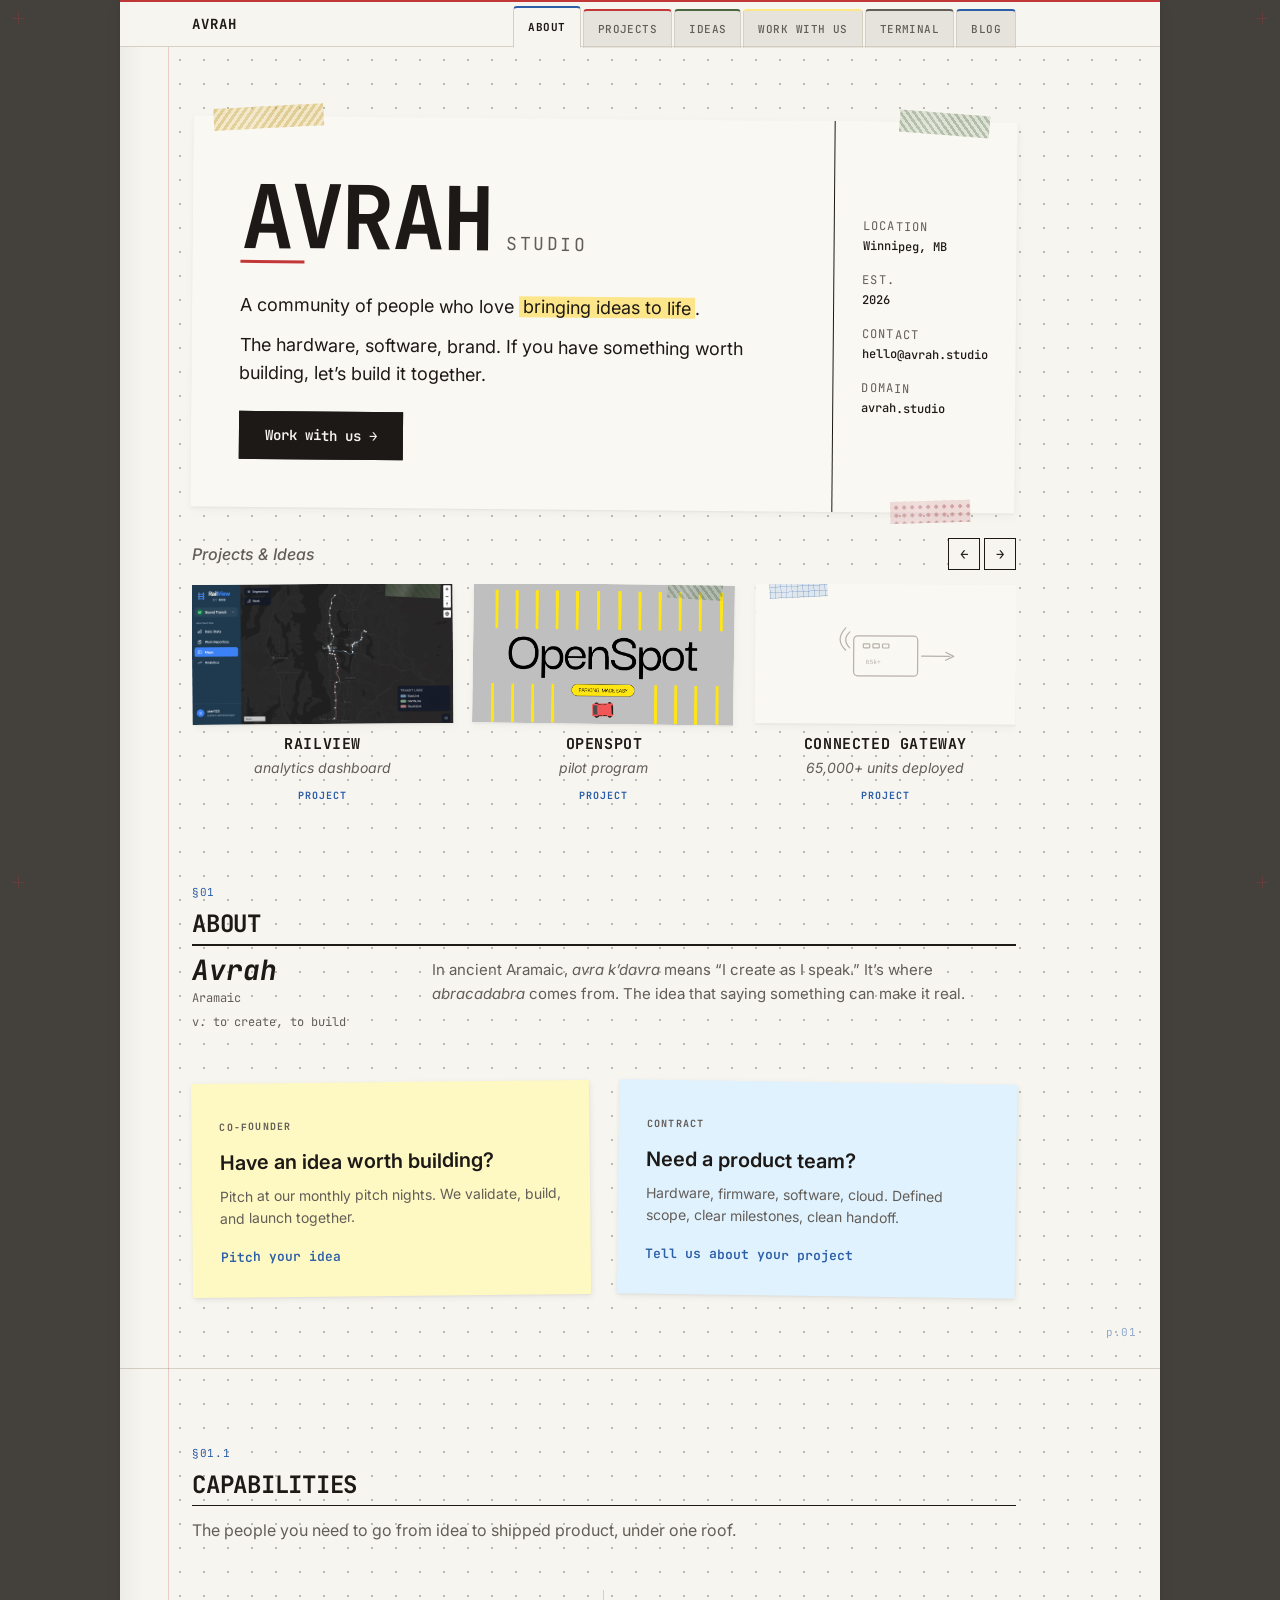
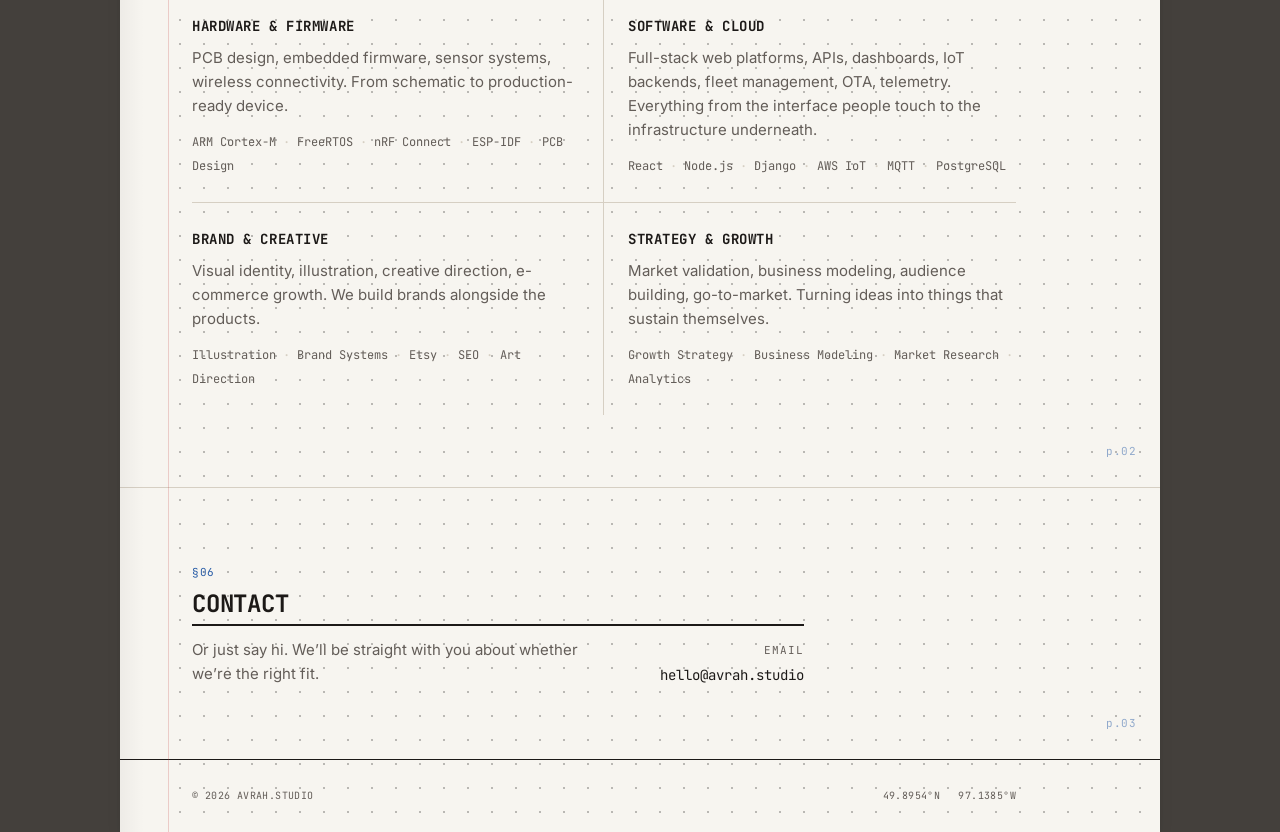
==== commit b7bf6f82: "update project pages: reorder, gateway writeup, screenshots Co-Authored-By: Claude Opus 4.6 (1M cont" ====
--- a/index.html
+++ b/index.html
@@ -8,7 +8,7 @@
   <link rel="stylesheet" href="style.css">
   <link rel="preconnect" href="https://fonts.googleapis.com">
   <link rel="preconnect" href="https://fonts.gstatic.com" crossorigin>
-  <link href="https://fonts.googleapis.com/css2?family=Caveat:wght@400;500;600;700&family=Inter:wght@400;500;600&family=JetBrains+Mono:wght@400;500;700&display=swap" rel="stylesheet">
+  <link href="https://fonts.googleapis.com/css2?family=Inter:wght@400;500;600&family=JetBrains+Mono:wght@400;500;700&display=swap" rel="stylesheet">
 </head>
 <body>
 
@@ -26,16 +26,16 @@
   <!-- Navigation -->
   <nav>
     <div class="container">
-      <a href="#" class="nav-logo">AVRAH</a>
+      <a href="index.html" class="nav-logo">AVRAH</a>
       <div class="nav-actions">
         <button class="nav-toggle" onclick="document.querySelector('.nav-links').classList.toggle('open')" aria-label="Toggle menu">&#9776;</button>
         <ul class="nav-links">
-          <li><a href="#about">about</a></li>
-          <li><a href="#railview">projects</a></li>
-          <li><a href="#cyberdeck">ideas</a></li>
-          <li><a href="#work-with-us">work with us</a></li>
-          <li><a href="#terminal-section">terminal</a></li>
-          <li><a href="#blog">blog</a></li>
+          <li><a href="index.html">about</a></li>
+          <li><a href="projects/index.html">projects</a></li>
+          <li><a href="ideas/index.html">ideas</a></li>
+          <li><a href="work-with-us/index.html">work with us</a></li>
+          <li><a href="terminal/index.html">terminal</a></li>
+          <li><a href="blog/index.html">blog</a></li>
         </ul>
       </div>
     </div>
@@ -53,8 +53,10 @@
             <span class="studio-name">Avrah</span>
             <span class="studio-type">Studio</span>
           </h1>
+          <div class="studio-rule" aria-hidden="true"></div>
           <p class="studio-desc">A community of people who love <a href="#about" style="background:var(--highlight);padding:0 4px;color:var(--ink)">bringing ideas to life</a>.</p>
-          <p class="studio-desc" style="margin-top:12px;margin-bottom:0;">Hardware, software, brand. If you have something worth building, <a href="#work-with-us" style="color:var(--blue-ink)">let&rsquo;s build it together</a>.</p>
+          <p class="studio-desc" style="margin-top:12px;margin-bottom:0;">The hardware, software, brand. If you have something worth building, let&rsquo;s build it together.</p>
+          <a href="work-with-us/index.html" class="hero-cta">Work with us</a>
         </div>
         <div class="title-block-meta">
           <div class="meta-cell">
@@ -76,151 +78,119 @@
         </div>
       </div>
 
-      <!-- Currently working on -->
-      <p class="currently-label">Highlighted projects</p>
-      <div class="currently-grid">
-        <a href="#railsense" class="currently-card">
-          <div class="currently-illus taped-insert tilt-1">
-            <span class="tape washi-gold" style="width:60px; top:-8px; left:10px; transform:rotate(-4deg);"></span>
-            <svg class="insert-sketch" viewBox="0 0 240 120">
-              <line x1="25" y1="82" x2="215" y2="82"/>
-              <line x1="25" y1="88" x2="215" y2="88"/>
-              <rect x="105" y="68" width="30" height="14" rx="2"/>
-              <path d="M108,62 Q120,52 132,62"/>
-              <path d="M100,54 Q120,40 140,54"/>
-              <path d="M92,46 Q120,28 148,46"/>
-            </svg>
-          </div>
-          <p class="currently-name">RailSense</p>
-          <p class="currently-desc">hardware rev B</p>
-        </a>
-        <a href="#openspot" class="currently-card">
-          <div class="currently-illus taped-insert tilt-4" style="padding:0; overflow:hidden;">
-            <span class="tape washi-sage" style="width:55px; top:-8px; right:12px; transform:rotate(3deg);"></span>
-            <img src="open-spot/Screenshot%202026-05-05%20at%209.00.40%E2%80%AFAM.png" alt="OpenSpot — parking, made easy" style="width:100%; height:100%; object-fit:cover; display:block;">
-          </div>
-          <p class="currently-name">OpenSpot</p>
-          <p class="currently-desc">pilot program</p>
-        </a>
-        <a href="#cyberdeck" class="currently-card">
-          <div class="currently-illus taped-insert tilt-6">
-            <span class="tape washi-blue" style="width:58px; top:-8px; left:14px; transform:rotate(-3deg);"></span>
-            <svg class="insert-sketch" viewBox="0 0 240 120">
-              <rect x="55" y="8" width="130" height="104" rx="6"/>
-              <rect x="66" y="16" width="108" height="50" rx="2"/>
-              <line x1="76" y1="33" x2="132" y2="33"/>
-              <line x1="76" y1="42" x2="118" y2="42"/>
-              <line x1="66" y1="72" x2="174" y2="72"/>
-              <rect x="73" y="78" width="10" height="7" rx="1"/>
-              <rect x="87" y="78" width="10" height="7" rx="1"/>
-              <rect x="101" y="78" width="10" height="7" rx="1"/>
-              <rect x="115" y="78" width="10" height="7" rx="1"/>
-              <rect x="129" y="78" width="10" height="7" rx="1"/>
-              <rect x="143" y="78" width="10" height="7" rx="1"/>
-              <rect x="157" y="78" width="10" height="7" rx="1"/>
-              <rect x="80" y="90" width="10" height="7" rx="1"/>
-              <rect x="94" y="90" width="10" height="7" rx="1"/>
-              <rect x="108" y="90" width="10" height="7" rx="1"/>
-              <rect x="122" y="90" width="10" height="7" rx="1"/>
-              <rect x="136" y="90" width="10" height="7" rx="1"/>
-              <rect x="150" y="90" width="10" height="7" rx="1"/>
-            </svg>
-          </div>
-          <p class="currently-name">Cyberdeck</p>
-          <p class="currently-desc">v0.1 prototype</p>
-        </a>
-      </div>
-
-    </div>
-  </section>
-
-  <!-- Index (hidden for now) -->
-  <section class="toc-section" style="display:none;">
-    <div class="container">
-      <h2 class="toc-heading">Index</h2>
-      <div class="toc-rule"></div>
-      <p class="toc-key">
-        <span><span class="key-sym">&sect;</span> section</span>
-        <span><span class="key-sym">p.</span> page</span>
-      </p>
-      <nav class="toc-list" aria-label="Table of contents">
-        <div class="toc-group">
-          <p class="toc-group-label">About</p>
-          <a href="#about" class="toc-entry toc-sub">
-            <span class="toc-title">About Avrah</span>
-            <span class="toc-dots"></span>
-            <span class="toc-page">p.01</span>
-          </a>
-          <a href="#partner-model" class="toc-entry toc-sub">
-            <span class="toc-title">Co-Founder Model</span>
-            <span class="toc-dots"></span>
-            <span class="toc-page">p.03</span>
-          </a>
-          <a href="#contract-model" class="toc-entry toc-sub">
-            <span class="toc-title">Contract Model</span>
-            <span class="toc-dots"></span>
-            <span class="toc-page">p.04</span>
-          </a>
-          <a href="#capabilities" class="toc-entry toc-sub">
-            <span class="toc-title">Capabilities</span>
-            <span class="toc-dots"></span>
-            <span class="toc-page">p.02</span>
-          </a>
-        </div>
-        <div class="toc-group">
-          <p class="toc-group-label">Projects</p>
-          <a href="#railview" class="toc-entry toc-sub">
-            <span class="toc-title">RailView</span>
-            <span class="toc-dots"></span>
-            <span class="toc-page">p.05</span>
-          </a>
-          <a href="#railsense" class="toc-entry toc-sub">
-            <span class="toc-title">RailSense</span>
-            <span class="toc-dots"></span>
-            <span class="toc-page">p.06</span>
-          </a>
-          <a href="#openspot" class="toc-entry toc-sub">
-            <span class="toc-title">OpenSpot</span>
-            <span class="toc-dots"></span>
-            <span class="toc-page">p.07</span>
-          </a>
-        </div>
-        <div class="toc-group">
-          <p class="toc-group-label">Ideas</p>
-          <a href="#cyberdeck" class="toc-entry toc-sub">
-            <span class="toc-title">Cyberdeck</span>
-            <span class="toc-dots"></span>
-            <span class="toc-page">p.08</span>
-          </a>
-          <a href="#community-lora" class="toc-entry toc-sub">
-            <span class="toc-title">Community LoRa</span>
-            <span class="toc-dots"></span>
-            <span class="toc-page">p.09</span>
-          </a>
-          <a href="#findables" class="toc-entry toc-sub">
-            <span class="toc-title">Findables</span>
-            <span class="toc-dots"></span>
-            <span class="toc-page">p.10</span>
-          </a>
-        </div>
-        <div class="toc-group">
-          <a href="#work-with-us" class="toc-entry">
-            <span class="toc-title">Work With Us</span>
-            <span class="toc-dots"></span>
-            <span class="toc-page">p.11</span>
-          </a>
-          <a href="#terminal-section" class="toc-entry">
-            <span class="toc-title">Terminal</span>
-            <span class="toc-dots"></span>
-            <span class="toc-page">p.??</span>
-          </a>
-          <a href="#blog" class="toc-entry">
-            <span class="toc-title">Blog</span>
-            <span class="toc-dots"></span>
-            <span class="toc-page">p.12</span>
-          </a>
-        </div>
-      </nav>
+      <!-- Carousel -->
+      <div class="carousel-section">
+        <div class="carousel-header">
+          <p class="currently-label">Projects & Ideas</p>
+          <div class="carousel-nav">
+            <button class="carousel-btn carousel-prev" aria-label="Previous">&larr;</button>
+            <button class="carousel-btn carousel-next" aria-label="Next">&rarr;</button>
+          </div>
+        </div>
+        <div class="carousel-track-wrapper">
+          <div class="carousel-track">
+            <a href="projects/index.html#railview" class="currently-card">
+              <div class="currently-illus taped-insert tilt-3" style="padding:0; overflow:hidden;">
+                <span class="tape washi-sage" style="width:55px; top:-8px; right:12px; transform:rotate(3deg);"></span>
+                <img src="railview/app_screenshot.png" alt="RailView — map-based rail analytics dashboard" style="width:100%; height:100%; object-fit:cover; display:block;">
+              </div>
+              <p class="currently-name">RailView</p>
+              <p class="currently-desc">analytics dashboard</p>
+              <span class="carousel-tag project">project</span>
+            </a>
+            <a href="projects/index.html#openspot" class="currently-card">
+              <div class="currently-illus taped-insert tilt-4" style="padding:0; overflow:hidden;">
+                <span class="tape washi-sage" style="width:55px; top:-8px; right:12px; transform:rotate(3deg);"></span>
+                <img src="open-spot/Screenshot%202026-05-05%20at%209.00.40%E2%80%AFAM.png" alt="OpenSpot — parking, made easy" style="width:100%; height:100%; object-fit:cover; display:block;">
+              </div>
+              <p class="currently-name">OpenSpot</p>
+              <p class="currently-desc">pilot program</p>
+              <span class="carousel-tag project">project</span>
+            </a>
+            <a href="projects/index.html#connected-gateway" class="currently-card">
+              <div class="currently-illus taped-insert tilt-6">
+                <span class="tape washi-blue" style="width:58px; top:-8px; left:14px; transform:rotate(-3deg);"></span>
+                <svg class="insert-sketch" viewBox="0 0 240 120">
+                  <rect x="80" y="30" width="80" height="50" rx="5"/>
+                  <rect x="92" y="40" width="8" height="5" rx="1"/>
+                  <rect x="104" y="40" width="8" height="5" rx="1"/>
+                  <rect x="116" y="40" width="8" height="5" rx="1"/>
+                  <text x="95" y="65" style="font-size:8px;fill:#8a817a;font-family:monospace;">65k+</text>
+                  <path d="M75,45 Q65,35 75,25"/>
+                  <path d="M70,48 Q56,35 70,20"/>
+                  <line x1="165" y1="55" x2="200" y2="55"/>
+                  <path d="M195,50 L205,55 L195,60"/>
+                </svg>
+              </div>
+              <p class="currently-name">Connected Gateway</p>
+              <p class="currently-desc">65,000+ units deployed</p>
+              <span class="carousel-tag project">project</span>
+            </a>
+            <a href="projects/index.html#railsense" class="currently-card">
+              <div class="currently-illus taped-insert tilt-1" style="padding:0; overflow:hidden;">
+                <span class="tape washi-gold" style="width:60px; top:-8px; left:10px; transform:rotate(-4deg);"></span>
+                <img src="rail-sense/clipped.png" alt="RailSense — undercar sensor system" style="width:100%; height:100%; object-fit:contain; display:block;">
+              </div>
+              <p class="currently-name">RailSense</p>
+              <p class="currently-desc">hardware rev B</p>
+              <span class="carousel-tag project">project</span>
+            </a>
+            <a href="ideas/index.html#cyberdeck" class="currently-card">
+              <div class="currently-illus taped-insert tilt-2">
+                <span class="tape washi-clay" style="width:62px; top:-8px; left:12px; transform:rotate(-3deg);"></span>
+                <svg class="insert-sketch" viewBox="0 0 240 120">
+                  <rect x="40" y="40" width="160" height="50" rx="6"/>
+                  <rect x="50" y="48" width="80" height="35" rx="2"/>
+                  <rect x="140" y="52" width="8" height="6" rx="1"/>
+                  <rect x="152" y="52" width="8" height="6" rx="1"/>
+                  <rect x="140" y="62" width="8" height="6" rx="1"/>
+                  <rect x="152" y="62" width="8" height="6" rx="1"/>
+                  <rect x="164" y="52" width="8" height="6" rx="1"/>
+                  <rect x="164" y="62" width="8" height="6" rx="1"/>
+                </svg>
+              </div>
+              <p class="currently-name">Cyberdeck</p>
+              <p class="currently-desc">open hardware handheld</p>
+              <span class="carousel-tag idea">idea</span>
+            </a>
+            <a href="ideas/index.html#community-lora" class="currently-card">
+              <div class="currently-illus taped-insert tilt-5">
+                <span class="tape washi-rose" style="width:58px; top:-8px; right:14px; transform:rotate(4deg);"></span>
+                <svg class="insert-sketch" viewBox="0 0 240 120">
+                  <circle cx="120" cy="70" r="12"/>
+                  <path d="M100,70 Q100,45 120,45 Q140,45 140,70"/>
+                  <path d="M85,70 Q85,30 120,30 Q155,30 155,70"/>
+                  <circle cx="60" cy="90" r="6"/>
+                  <circle cx="180" cy="90" r="6"/>
+                  <line x1="66" y1="88" x2="108" y2="72"/>
+                  <line x1="174" y1="88" x2="132" y2="72"/>
+                </svg>
+              </div>
+              <p class="currently-name">Community LoRa</p>
+              <p class="currently-desc">off-grid mesh networking</p>
+              <span class="carousel-tag idea">idea</span>
+            </a>
+            <a href="ideas/index.html#findables" class="currently-card">
+              <div class="currently-illus taped-insert tilt-1">
+                <span class="tape washi-gold" style="width:55px; top:-8px; left:16px; transform:rotate(-2deg);"></span>
+                <svg class="insert-sketch" viewBox="0 0 240 120">
+                  <circle cx="120" cy="55" r="20"/>
+                  <circle cx="120" cy="55" r="6" class="sk-fill"/>
+                  <path d="M120,80 L120,100"/>
+                  <path d="M110,95 L120,100 L130,95"/>
+                  <circle cx="60" cy="70" r="4" class="sk-fill" style="opacity:0.4"/>
+                  <circle cx="180" cy="40" r="4" class="sk-fill" style="opacity:0.4"/>
+                  <circle cx="170" cy="85" r="4" class="sk-fill" style="opacity:0.4"/>
+                </svg>
+              </div>
+              <p class="currently-name">Findables</p>
+              <p class="currently-desc">BLE indoor tracking</p>
+              <span class="carousel-tag idea">idea</span>
+            </a>
+          </div>
+        </div>
+      </div>
+
     </div>
   </section>
 
@@ -241,14 +211,19 @@
         </div>
       </div>
 
-      <div style="margin-top:48px;">
-        <h3 class="section-title" style="font-size:clamp(16px,2vw,20px);margin-bottom:8px;">Team</h3>
-        <div class="section-rule"></div>
-        <p class="section-desc">Small on purpose.</p>
-        <div class="about-sub">
-          <p>A small core of people who make things. <span style="color:var(--red-ink)">Engineers, artists, builders.</span> When a project needs specialist depth, we bring in people we&rsquo;ve worked with before.</p>
-          <p><span style="color:var(--blue-ink)">No account managers, no layers between you and the work.</span></p>
-        </div>
+      <div class="cta-row">
+        <a href="work-with-us/index.html" class="cta-note">
+          <p class="cta-note-label">Co-founder</p>
+          <p class="cta-note-title">Have an idea worth building?</p>
+          <p class="cta-note-desc">Pitch at our monthly pitch nights. We validate, build, and launch together.</p>
+          <p class="cta-note-action">Pitch your idea</p>
+        </a>
+        <a href="work-with-us/index.html#contract" class="cta-note" style="background:#e0f2fe;">
+          <p class="cta-note-label">Contract</p>
+          <p class="cta-note-title">Need a product team?</p>
+          <p class="cta-note-desc">Hardware, firmware, software, cloud. Defined scope, clear milestones, clean handoff.</p>
+          <p class="cta-note-action">Tell us about your project</p>
+        </a>
       </div>
     </div>
   </section>
@@ -259,7 +234,7 @@
       <p class="section-num">&sect;01.1</p>
       <h2 class="section-title">Capabilities</h2>
       <div class="section-rule"></div>
-      <p class="section-desc">What we know how to do, and what we bring to <span style="color:var(--blue-ink)">contract work</span> and <span style="color:var(--red-ink)">our own projects</span>.</p>
+      <p class="section-desc">The people you need to go from idea to shipped product, under one roof.</p>
 
       <div class="cap-grid">
         <div class="cap-entry">
@@ -286,242 +261,9 @@
     </div>
   </section>
 
-  <!-- How We Work section removed — merged into Work With Us -->
-
-  <!-- RailView -->
-  <section id="railview" data-page="05">
-    <div class="container">
-      <p class="section-num">&sect;02.1</p>
-      <h2 class="section-title">RailView <span class="stamp stamp-project">project</span></h2>
-      <div class="section-rule"></div>
-      <p class="section-desc"><em>&ldquo;See your rail network clearly.&rdquo;</em></p>
-
-      <div class="page-illustration">
-        <div class="taped-insert graph-paper tilt-1">
-          <span class="tape washi-gold" style="width:82px; top:-9px; left:18px; transform:rotate(-4deg);"></span>
-          <span class="tape washi-sage" style="width:68px; top:-7px; right:24px; transform:rotate(3.5deg);"></span>
-          <img class="insert-sketch" src="railview.png" alt="RailView system diagram — custom data intake, automated processing, interactive web app for technicians, engineers, and executives">
-          <p class="sketch-caption">fig. 1 — system overview</p>
-        </div>
-      </div>
-
-      <div class="page-writeup">
-        <h4>What</h4>
-        <p>Data management dashboard and <span style="color:var(--red-ink)">grinding-program visualization</span> for railway maintenance. Built under contract with <span class="stamp" style="font-size:0.7em; letter-spacing:0.12em; padding:2px 8px; background:var(--ink); color:var(--canvas); transform:rotate(-2deg); display:inline-block;">REDACTED</span>. Map-based views, trend analysis, and reporting for transit agencies across North America.</p>
-        <h4>Why</h4>
-        <p>Rail networks generate enormous amounts of condition data. RailView gives maintenance teams the tools to actually use it &mdash; prioritize work, visualize grinding programs, and catch problems before they become failures.</p>
-      </div>
-    </div>
-  </section>
-
-  <!-- RailSense -->
-  <section id="railsense" data-page="06">
-    <div class="container">
-      <p class="section-num">&sect;02.2</p>
-      <h2 class="section-title">RailSense <span class="stamp stamp-project">project</span></h2>
-      <div class="section-rule"></div>
-      <p class="section-desc"><em>Continuous rail defect monitoring from revenue service vehicles.</em></p>
-
-      <div class="page-illustration">
-        <div class="taped-insert tilt-2">
-          <span class="tape washi-rose" style="width:76px; top:-8px; left:22px; transform:rotate(-2deg);"></span>
-          <span class="tape washi-blue" style="width:72px; bottom:-8px; right:18px; transform:rotate(4deg);"></span>
-          <img class="insert-sketch" src="rail-sense/Screenshot%20from%202021-04-14%2011-54-04%201.png" alt="RailSense system diagram — track defect detection, automated data collection, real-time alerts, and cloud backups">
-          <p class="sketch-caption">fig. 2 — system overview</p>
-        </div>
-      </div>
-
-      <div class="page-writeup">
-        <h4>What</h4>
-        <p>Undercar <span style="color:var(--red-ink)">noise and vibration sensors</span> for transit railways. Custom hardware, <span style="color:var(--blue-ink)">AI-assisted maintenance prioritization</span>. Every revenue service vehicle becomes a continuous track inspector.</p>
-        <h4>Why</h4>
-        <p>Dedicated inspection vehicles are expensive and run on schedules. RailSense monitors track condition during normal passenger service &mdash; continuous data, no operational disruption, problems caught earlier.</p>
-      </div>
-    </div>
-  </section>
-
-  <!-- OpenSpot -->
-  <section id="openspot" data-page="07">
-    <div class="container">
-      <p class="section-num">&sect;02.3</p>
-      <h2 class="section-title">OpenSpot <span class="stamp stamp-project">project</span></h2>
-      <div class="section-rule"></div>
-      <p class="section-desc"><em>&ldquo;Know what&rsquo;s available.&rdquo;</em></p>
-
-      <div class="page-illustration">
-        <div class="taped-insert graph-paper tilt-3">
-          <span class="tape washi-gold" style="width:88px; top:-10px; left:30px; transform:rotate(-6deg);"></span>
-          <span class="tape washi-clay" style="width:64px; top:-7px; right:35px; transform:rotate(2.5deg);"></span>
-          <span class="tape washi-sage" style="width:70px; bottom:-9px; right:22px; transform:rotate(-3deg);"></span>
-          <img class="insert-sketch" src="open-spot/Screenshot%202026-05-05%20at%209.00.40%E2%80%AFAM.png" alt="OpenSpot — parking, made easy">
-          <p class="sketch-caption">fig. 3 — OpenSpot title card</p>
-        </div>
-      </div>
-
-      <div class="page-writeup">
-        <h4>What</h4>
-        <p>Two-sided smart parking. <span style="color:var(--blue-ink)">Real-time occupancy</span> for lot operators, <span style="color:var(--blue-ink)">spot-finding and reservations</span> for drivers. Magnetometer or camera-based sensing, a dashboard for operators, and an app for everyone else.</p>
-        <h4>Why</h4>
-        <p>Parking is an infrastructure problem dressed up as a convenience problem. The wedge is <span style="background:var(--highlight);padding:0 4px">municipal, hospital, and private lots</span> &mdash; places where better data means real money saved and fewer cars circling blocks.</p>
-      </div>
-    </div>
-  </section>
-
-  <!-- Cyberdeck -->
-  <section id="cyberdeck" data-page="08">
-    <div class="container">
-      <p class="section-num">&sect;03.1</p>
-      <h2 class="section-title">Cyberdeck <span class="stamp stamp-idea">idea</span></h2>
-      <div class="section-rule"></div>
-      <p class="section-desc"><em>&ldquo;A computer that feels like it belongs to you.&rdquo;</em></p>
-
-      <div class="page-writeup">
-        <h4>What</h4>
-        <p>A handheld computing device as <span style="color:var(--red-ink)">aesthetic statement</span>. Real keys, <span style="color:var(--blue-ink)">local AI</span>, off-grid friendly. <span style="background:var(--highlight);padding:0 4px">Open hardware</span>, retro-futurist design, beautiful and useful in equal measure. Something you want to pick up.</p>
-        <h4>Why</h4>
-        <p>Consumer electronics are disposable black rectangles. A cyberdeck is the opposite &mdash; <span style="color:var(--red-ink)">personal, repairable, opinionated</span>. It&rsquo;s a brand object that embodies everything Avrah believes about technology and craft.</p>
-      </div>
-    </div>
-  </section>
-
-  <!-- Community LoRA -->
-  <section id="community-lora" data-page="09">
-    <div class="container">
-      <p class="section-num">&sect;03.2</p>
-      <h2 class="section-title">Community LoRa <span class="stamp stamp-idea">idea</span></h2>
-      <div class="section-rule"></div>
-      <p class="section-desc"><em>&ldquo;Off-grid, open, no subscription.&rdquo;</em></p>
-
-      <div class="page-writeup">
-        <h4>What</h4>
-        <p>Community-forward <span style="background:var(--highlight);padding:0 4px">open-source LoRa</span> and mesh networking. Small, useful devices &mdash; a <span style="color:var(--blue-ink)">dog tracker</span>, a <span style="color:var(--blue-ink)">weather station</span>, a <span style="color:var(--blue-ink)">backcountry beacon</span>. Built on Meshcore, designed to be shared and modified.</p>
-        <h4>Why</h4>
-        <p>Long-range radio is too useful to be locked behind subscriptions and proprietary ecosystems. Community LoRa puts mesh networking in people&rsquo;s hands with open firmware, open hardware, and <span style="color:var(--red-ink)">no monthly fee</span>.</p>
-      </div>
-    </div>
-  </section>
-
-  <!-- Findables -->
-  <section id="findables" data-page="10">
-    <div class="container">
-      <p class="section-num">&sect;03.3</p>
-      <h2 class="section-title">Findables <span class="stamp stamp-idea">idea</span></h2>
-      <div class="section-rule"></div>
-      <p class="section-desc"><em>&ldquo;Where did I put that?&rdquo;</em></p>
-
-      <div class="page-writeup">
-        <h4>What</h4>
-        <p>Cheap BLE tags with <span style="color:var(--blue-ink)">room-level indoor localization</span> for your home and workshop. Open firmware, <span style="color:var(--blue-ink)">Home Assistant integration</span>, no subscription. A 10-tag starter kit for <span style="background:var(--highlight);padding:0 4px">under $130</span>.</p>
-        <h4>Why</h4>
-        <p>AirTags are great for keys. But <span style="color:var(--red-ink)">makers, hobbyists</span>, and anyone with a workshop full of tools need something different &mdash; cheap enough to tag everything, open enough to plug into the systems you already run.</p>
-      </div>
-    </div>
-  </section>
-
-  <!-- Work With Us -->
-  <section id="work-with-us" data-page="11">
-    <div class="container">
-      <p class="section-num">&sect;04</p>
-      <h2 class="section-title">Work With Us</h2>
-      <div class="section-rule"></div>
-      <p class="section-desc" id="partner-model">Two ways in. Pick the one that fits.</p>
-
-      <div class="split-section" id="contract-model">
-        <div class="split-left">
-          <p class="split-heading">Co-Founder Model</p>
-          <div class="split-rule"></div>
-          <p style="font-family:var(--font-sans);color:var(--graphite);font-size:14px;line-height:24px;">Pitch an idea at our <span style="color:var(--red-ink)">monthly pitch nights</span>. We validate, sketch, and build it together. Shared ownership, shared risk.</p>
-        </div>
-        <div class="split-right">
-          <p class="split-heading">Contract Model</p>
-          <div class="split-rule"></div>
-          <p style="font-family:var(--font-sans);color:var(--graphite);font-size:14px;line-height:24px;">Defined scope, clear milestones, clean handoff. Typical engagements run <span style="background:var(--highlight);padding:0 4px">3&ndash;12 months</span>.</p>
-        </div>
-      </div>
-
-      <p style="margin-top:36px;"><a href="#contact" class="studio-cta" style="background:var(--highlight);padding:2px 6px;">Get in touch &rarr;</a></p>
-    </div>
-  </section>
-
-  <!-- Terminal / Scratchpad -->
-  <section id="terminal-section" data-page="??">
-    <div class="container">
-      <p class="section-num">//</p>
-      <h2 class="section-title">Scratchpad</h2>
-      <div class="section-rule"></div>
-      <p class="section-desc">A terminal. Poke around. Try <span style="color:var(--blue-ink)">help</span>.</p>
-
-      <div class="term-window">
-        <div class="term-chrome">
-          <span class="term-dot r"></span>
-          <span class="term-dot y"></span>
-          <span class="term-dot g"></span>
-          <span class="term-title">visitor@avrah ~</span>
-        </div>
-        <div class="term-body" id="terminal-body">
-          <div id="terminal-output"></div>
-          <div class="term-input-line" id="term-input-line">
-            <span class="term-prompt">visitor@avrah:~$&nbsp;</span>
-            <input type="text" id="terminal-input" class="term-input" autocomplete="off" autocorrect="off" autocapitalize="off" spellcheck="false">
-          </div>
-        </div>
-      </div>
-    </div>
-  </section>
-
-  <!-- Command Reference -->
-  <section data-page="??">
-    <div class="container">
-      <p class="section-num">//</p>
-      <h2 class="section-title">Commands</h2>
-      <div class="section-rule"></div>
-
-      <div class="term-ref">
-        <h3>Quick Reference</h3>
-        <ul class="term-ref-list">
-          <li><span class="term-ref-cmd">help</span><span class="term-ref-desc">list all commands</span></li>
-          <li><span class="term-ref-cmd">ls</span><span class="term-ref-desc">list files</span></li>
-          <li><span class="term-ref-cmd">cat &lt;file&gt;</span><span class="term-ref-desc">read a file</span></li>
-          <li><span class="term-ref-cmd">neofetch</span><span class="term-ref-desc">system info</span></li>
-          <li><span class="term-ref-cmd">make</span><span class="term-ref-desc">build something</span></li>
-          <li><span class="term-ref-cmd">snake</span><span class="term-ref-desc">play a game</span></li>
-          <li><span class="term-ref-cmd">fortune</span><span class="term-ref-desc">words of wisdom</span></li>
-          <li><span class="term-ref-cmd">cowsay &lt;msg&gt;</span><span class="term-ref-desc">moo</span></li>
-          <li><span class="term-ref-cmd">matrix</span><span class="term-ref-desc">???</span></li>
-          <li><span class="term-ref-cmd">clear</span><span class="term-ref-desc">clear terminal</span></li>
-        </ul>
-
-        <h3 style="margin-top:32px">Snake Controls</h3>
-        <ul class="term-ref-list">
-          <li><span class="term-ref-cmd">Arrow keys</span><span class="term-ref-desc">move</span></li>
-          <li><span class="term-ref-cmd">WASD</span><span class="term-ref-desc">also move</span></li>
-          <li><span class="term-ref-cmd">q / ESC</span><span class="term-ref-desc">quit game</span></li>
-        </ul>
-
-        <p style="margin-top:32px; font-family:var(--font-mono); font-size:11px; color:var(--graphite); line-height:1.6;">There are more commands than listed here. Some are hidden. Explore.</p>
-      </div>
-    </div>
-  </section>
-
-  <!-- Blog -->
-  <section id="blog" data-page="12">
-    <div class="container">
-      <p class="section-num">&sect;05</p>
-      <h2 class="section-title">Blog</h2>
-      <div class="section-rule"></div>
-
-      <div style="display:flex;justify-content:center;align-items:center;min-height:200px;flex:1;">
-        <div class="taped-insert tilt-3" style="max-width:320px;padding:28px 32px;text-align:center;">
-          <span class="tape washi-gold" style="width:85px;top:-9px;left:50%;margin-left:-42px;transform:rotate(-2deg);"></span>
-          <p style="font-family:var(--font-hand);font-size:24px;color:var(--ink);margin-bottom:4px;">Blog + newsletter</p>
-          <p style="font-family:var(--font-hand);font-size:22px;color:var(--graphite);">coming soon!</p>
-        </div>
-      </div>
-    </div>
-  </section>
 
   <!-- Contact -->
-  <section id="contact" class="contact-section" data-page="13">
+  <section id="contact" class="contact-section" data-page="03">
     <div class="container">
       <p class="section-num">&sect;06</p>
       <h2 class="section-title">Contact</h2>
@@ -529,7 +271,7 @@
 
       <div class="contact-inner">
         <div class="contact-text">
-          <p>Tell us about your project. We&rsquo;ll be straight with you about whether we&rsquo;re the right fit.</p>
+          <p>Or just say hi. We&rsquo;ll be straight with you about whether we&rsquo;re the right fit.</p>
         </div>
         <div class="contact-links">
           <a href="mailto:hello@avrah.studio" class="contact-link">
@@ -551,8 +293,8 @@
 
   </main>
 
+  <script src="nav.js"></script>
   <script src="main.js"></script>
-
 <!-- Cloudflare Web Analytics --><script defer src='https://static.cloudflareinsights.com/beacon.min.js' data-cf-beacon='{"token": "22912c698a2c40068f3bdbebdeb8ba72"}'></script><!-- End Cloudflare Web Analytics -->
 </body>
 </html>
--- a/style.css
+++ b/style.css
@@ -2,8 +2,8 @@
 *, *::before, *::after { margin: 0; padding: 0; box-sizing: border-box; }
 
 :root {
-  --canvas: #efe9dd;
-  --desk: #c8c2b8;
+  --canvas: #f7f5f0;
+  --desk: #44403c;
   --ink: #1c1917;
   --graphite: #635d58;
   --clay: #c23838;
@@ -14,13 +14,15 @@
   --rule: #d6cfc3;
   --font-mono: 'JetBrains Mono', 'SF Mono', 'Fira Code', monospace;
   --font-sans: 'Inter', -apple-system, BlinkMacSystemFont, sans-serif;
-  --font-hand: 'Caveat', cursive;
+  --font-hand: 'Inter', -apple-system, BlinkMacSystemFont, sans-serif;
   --max-w: 920px;
 }
 
-html { scroll-behavior: smooth; }
+html { scroll-behavior: smooth; overflow-x: hidden; width: 100%; }
 
 body {
+  overflow-x: hidden;
+  width: 100%;
   font-family: var(--font-mono);
   background: var(--desk);
   color: var(--ink);
@@ -41,6 +43,7 @@
   box-shadow: 0 1px 4px rgba(0,0,0,0.04), 0 4px 16px rgba(0,0,0,0.05);
   position: relative;
   min-height: calc(100vh - 44px);
+  overflow-x: hidden;
 }
 
 /* Left margin rule */
@@ -132,7 +135,7 @@
   position: sticky;
   top: 0;
   z-index: 100;
-  background: rgba(239, 233, 221, 0.94);
+  background: rgba(247, 245, 240, 0.94);
   backdrop-filter: blur(10px);
   -webkit-backdrop-filter: blur(10px);
   border-bottom: 1.5px solid var(--rule);
@@ -178,7 +181,7 @@
 }
 
 .nav-links a:hover {
-  background: rgba(239, 233, 221, 0.7);
+  background: rgba(247, 245, 240, 0.7);
   color: var(--ink);
 }
 
@@ -250,7 +253,8 @@
 }
 
 .title-block-inner.taped-insert {
-  display: block;
+  display: grid;
+  grid-template-columns: 1fr auto;
   padding: 0;
   min-height: auto;
   align-items: stretch;
@@ -258,17 +262,17 @@
 }
 
 .title-block-body {
-  padding: 48px;
+  padding: 56px 48px 48px;
 }
 
 .title-block-body .studio-name {
   font-family: var(--font-mono);
-  font-size: clamp(32px, 5vw, 52px);
-  font-weight: 700;
-  line-height: 1.05;
-  letter-spacing: -0.02em;
-  text-transform: uppercase;
-  margin-bottom: 4px;
+  font-size: clamp(48px, 8vw, 88px);
+  font-weight: 700;
+  line-height: 1;
+  letter-spacing: -0.03em;
+  text-transform: uppercase;
+  margin-bottom: 0;
 }
 
 .title-block-body .studio-type {
@@ -277,15 +281,22 @@
   font-weight: 400;
   color: var(--graphite);
   text-transform: uppercase;
-  letter-spacing: 0.06em;
-  margin-bottom: 24px;
+  letter-spacing: 0.14em;
+  margin-bottom: 12px;
+}
+
+.title-block-body .studio-rule {
+  width: 64px;
+  height: 3px;
+  background: var(--red-ink);
+  margin-bottom: 28px;
 }
 
 .title-block-body .studio-desc {
   font-family: var(--font-sans);
-  font-size: 17px;
-  line-height: 24px;
-  max-width: 540px;
+  font-size: 18px;
+  line-height: 28px;
+  max-width: 680px;
   color: var(--ink);
   margin-bottom: 8px;
 }
@@ -301,17 +312,19 @@
 .title-block-body .studio-cta:hover { text-decoration: underline; }
 
 .title-block-meta {
-  display: grid;
-  grid-template-columns: 1fr 1fr 1fr 2fr;
-  border-top: 1.5px solid var(--ink);
+  display: flex;
+  flex-direction: column;
+  border-left: 1.5px solid var(--ink);
+  padding: 24px 28px;
+  justify-content: center;
+  gap: 16px;
+  min-width: 160px;
 }
 
 .title-block-meta .meta-cell {
-  padding: 12px 24px;
-  border-right: 1px solid var(--rule);
   font-family: var(--font-mono);
   font-size: 12px;
-  line-height: 24px;
+  line-height: 18px;
 }
 
 .title-block-meta .meta-cell:last-child { border-right: none; }
@@ -643,16 +656,57 @@
 /* ══ Currently Working On ══ */
 .currently-label {
   font-family: var(--font-hand);
-  font-size: 24px;
-  color: var(--graphite);
+  font-size: 16px;
+  font-weight: 500;
+  font-style: italic;
+  color: var(--graphite);
+  margin: 0;
+}
+
+.carousel-section {
   margin-top: 28px;
+}
+
+.carousel-header {
+  display: flex;
+  justify-content: space-between;
+  align-items: center;
   margin-bottom: 14px;
 }
 
-.currently-grid {
-  display: grid;
-  grid-template-columns: 1fr 1fr 1fr;
+.carousel-nav {
+  display: flex;
+  gap: 4px;
+}
+
+.carousel-btn {
+  width: 32px;
+  height: 32px;
+  border: 1.5px solid var(--ink);
+  background: var(--canvas);
+  color: var(--ink);
+  font-family: var(--font-mono);
+  font-size: 14px;
+  cursor: pointer;
+  display: flex;
+  align-items: center;
+  justify-content: center;
+  transition: background 0.15s, color 0.15s;
+}
+
+.carousel-btn:hover {
+  background: var(--ink);
+  color: var(--canvas);
+}
+
+.carousel-track-wrapper {
+  overflow: hidden;
+}
+
+.carousel-track {
+  display: flex;
   gap: 20px;
+  transition: transform 0.35s ease;
 }
 
 .currently-card {
@@ -660,17 +714,34 @@
   color: var(--ink);
   text-align: center;
   transition: transform 0.2s;
+  flex: 0 0 calc((100% - 40px) / 3);
+  min-width: 0;
+  max-width: 100%;
 }
 
 .currently-card:hover {
   transform: translateY(-3px);
   color: var(--ink);
 }
+
+.carousel-tag {
+  display: inline-block;
+  font-family: var(--font-mono);
+  font-size: 10px;
+  font-weight: 700;
+  letter-spacing: 0.1em;
+  text-transform: uppercase;
+  margin-top: 4px;
+}
+
+.carousel-tag.project { color: var(--blue-ink); }
+.carousel-tag.idea { color: var(--red-ink); }
 
 .currently-illus {
   padding: 12px;
   margin-bottom: 8px;
   min-height: auto;
+  height: 140px;
 }
 
 .currently-illus .insert-sketch {
@@ -692,7 +763,8 @@
 
 .currently-desc {
   font-family: var(--font-hand);
-  font-size: 19px;
+  font-size: 14px;
+  font-style: italic;
   color: var(--graphite);
 }
 
@@ -880,7 +952,8 @@
 
 .sketch-caption {
   font-family: var(--font-hand);
-  font-size: 16px;
+  font-size: 13px;
+  font-style: italic;
   color: #8a817a;
   margin-top: 10px;
 }
@@ -1061,7 +1134,7 @@
     top: 48px;
     left: 0;
     right: 0;
-    background: rgba(239, 233, 221, 0.98);
+    background: rgba(247, 245, 240, 0.98);
     backdrop-filter: blur(10px);
     padding: 24px;
     gap: 16px;
@@ -1085,13 +1158,50 @@
   }
   .nav-toggle { display: block; }
   .title-block { padding: 48px 0 0; }
-  .title-block-body { padding: 24px; }
-  .title-block-body .studio-name { font-size: 28px; }
+  .title-block-body {
+    padding: 24px;
+    min-width: 0;
+    width: 100%;
+    box-sizing: border-box;
+  }
+  .title-block-body .studio-name { font-size: 36px; }
+  .title-block-body .studio-desc {
+    font-size: 15px;
+    line-height: 24px;
+    max-width: 100%;
+    overflow-wrap: break-word;
+    word-break: break-word;
+  }
+  .title-block-inner.taped-insert {
+    grid-template-columns: minmax(0, 1fr);
+    transform: none !important;
+    width: 100%;
+    max-width: 100%;
+    overflow: hidden;
+  }
   .title-block-meta {
-    grid-template-columns: 1fr 1fr;
-  }
-  .title-block-meta .meta-cell {
-    border-bottom: 1px solid var(--rule);
+    border-left: none;
+    border-top: 1.5px solid var(--ink);
+    flex-direction: row;
+    flex-wrap: wrap;
+    gap: 12px 24px;
+    padding: 16px 24px;
+    min-width: 0;
+  }
+
+  .carousel-section {
+    max-width: 100%;
+    overflow: hidden;
+  }
+  .carousel-track-wrapper {
+    width: 100%;
+  }
+  .currently-card {
+    flex: 0 0 calc((100vw - 40px - 24px - 20px) / 2);
+  }
+  .currently-illus.taped-insert {
+    transform: none;
+    overflow: hidden;
   }
 
   .cap-grid {
@@ -1137,6 +1247,8 @@
 
   .page {
     box-shadow: none;
+    width: 100%;
+    max-width: 100vw;
   }
   .page::after { left: 24px; }
   .page::before { display: none; }
@@ -1146,15 +1258,8 @@
 
   .container {
     padding-left: 40px;
-  }
-
-  .currently-grid {
-    grid-template-columns: 1fr;
-    gap: 24px;
-  }
-
-  .title-block-meta {
-    grid-template-columns: 1fr 1fr;
+    max-width: 100%;
+    min-width: 0;
   }
 
   .stamp {
@@ -1172,13 +1277,288 @@
   }
 }
 
+/* ══ CTA Sticky Notes ══ */
+.cta-row {
+  display: grid;
+  grid-template-columns: 1fr 1fr;
+  gap: 28px;
+  margin-top: 48px;
+}
+
+.cta-note {
+  position: relative;
+  padding: 32px 28px 28px;
+  background: #fef9c3;
+  box-shadow:
+    1px 2px 6px rgba(0,0,0,0.08),
+    0 1px 2px rgba(0,0,0,0.04);
+  transform: rotate(-0.6deg);
+  transition: transform 0.2s, box-shadow 0.2s;
+  text-decoration: none;
+  color: var(--ink);
+  display: flex;
+  flex-direction: column;
+}
+
+.cta-note:nth-child(2) {
+  background: #e0f2fe;
+  transform: rotate(0.8deg);
+}
+
+.cta-note:hover {
+  transform: rotate(0deg) translateY(-3px);
+  box-shadow:
+    2px 4px 12px rgba(0,0,0,0.12),
+    0 1px 3px rgba(0,0,0,0.06);
+  color: var(--ink);
+}
+
+.cta-note-label {
+  font-family: var(--font-mono);
+  font-size: 10px;
+  font-weight: 700;
+  text-transform: uppercase;
+  letter-spacing: 0.12em;
+  color: var(--graphite);
+  margin-bottom: 10px;
+}
+
+.cta-note-title {
+  font-family: var(--font-hand);
+  font-size: 20px;
+  font-weight: 600;
+  line-height: 1.3;
+  margin-bottom: 10px;
+}
+
+.cta-note-desc {
+  font-family: var(--font-sans);
+  font-size: 14px;
+  line-height: 22px;
+  color: var(--graphite);
+  flex: 1;
+}
+
+.cta-note-action {
+  font-family: var(--font-mono);
+  font-size: 13px;
+  font-weight: 600;
+  color: var(--blue-ink);
+  margin-top: 16px;
+}
+
+/* ══ CTA Banner (for Projects/Ideas pages) ══ */
+.cta-banner {
+  padding: 48px 0;
+  border-bottom: none;
+}
+
+.cta-banner .cta-note {
+  max-width: 420px;
+  margin: 0 auto;
+  transform: rotate(-1deg);
+}
+
+.cta-banner .cta-note:hover {
+  transform: rotate(0deg) translateY(-3px);
+}
+
+/* ══ Hero CTA Button ══ */
+.hero-cta {
+  display: inline-block;
+  font-family: var(--font-mono);
+  font-size: 14px;
+  font-weight: 600;
+  color: var(--canvas);
+  background: var(--ink);
+  padding: 10px 24px;
+  margin-top: 24px;
+  border: 2px solid var(--ink);
+  transition: background 0.15s, color 0.15s, transform 0.15s;
+  position: relative;
+}
+
+.hero-cta:hover {
+  background: var(--blue-ink);
+  border-color: var(--blue-ink);
+  color: #fff;
+  transform: translateY(-1px);
+}
+
+.hero-cta::after {
+  content: ' →';
+}
+
+/* ══ Contact Form ══ */
+.form-section {
+  padding: 48px 0;
+}
+
+.form-wrapper {
+  max-width: 560px;
+}
+
+.form-toggle {
+  display: flex;
+  gap: 0;
+  margin-bottom: 32px;
+  border: 1.5px solid var(--ink);
+}
+
+.form-toggle-btn {
+  flex: 1;
+  padding: 12px 16px;
+  font-family: var(--font-mono);
+  font-size: 12px;
+  font-weight: 500;
+  text-transform: uppercase;
+  letter-spacing: 0.06em;
+  background: transparent;
+  border: none;
+  color: var(--graphite);
+  cursor: pointer;
+  transition: background 0.15s, color 0.15s;
+  position: relative;
+}
+
+.form-toggle-btn:first-child {
+  border-right: 1.5px solid var(--ink);
+}
+
+.form-toggle-btn.active {
+  background: var(--ink);
+  color: var(--canvas);
+  font-weight: 700;
+}
+
+.form-field {
+  margin-bottom: 20px;
+}
+
+.form-field label {
+  display: block;
+  font-family: var(--font-mono);
+  font-size: 11px;
+  font-weight: 700;
+  text-transform: uppercase;
+  letter-spacing: 0.08em;
+  color: var(--graphite);
+  margin-bottom: 6px;
+}
+
+.form-field input,
+.form-field textarea,
+.form-field select {
+  width: 100%;
+  font-family: var(--font-sans);
+  font-size: 15px;
+  line-height: 24px;
+  color: var(--ink);
+  background: transparent;
+  border: none;
+  border-bottom: 1.5px solid var(--rule);
+  padding: 8px 0;
+  outline: none;
+  transition: border-color 0.15s;
+  -webkit-appearance: none;
+  appearance: none;
+  border-radius: 0;
+}
+
+.form-field input:focus,
+.form-field textarea:focus,
+.form-field select:focus {
+  border-bottom-color: var(--blue-ink);
+}
+
+.form-field textarea {
+  resize: vertical;
+  min-height: 80px;
+}
+
+.form-field select {
+  cursor: pointer;
+  background-image: url("data:image/svg+xml,%3Csvg xmlns='http://www.w3.org/2000/svg' width='12' height='8'%3E%3Cpath d='M1 1l5 5 5-5' stroke='%23635d58' fill='none' stroke-width='1.5'/%3E%3C/svg%3E");
+  background-repeat: no-repeat;
+  background-position: right 4px center;
+  padding-right: 24px;
+}
+
+.form-submit {
+  display: inline-block;
+  font-family: var(--font-mono);
+  font-size: 13px;
+  font-weight: 700;
+  text-transform: uppercase;
+  letter-spacing: 0.06em;
+  color: var(--canvas);
+  background: var(--ink);
+  border: 2px solid var(--ink);
+  padding: 12px 32px;
+  cursor: pointer;
+  margin-top: 8px;
+  transition: background 0.15s, color 0.15s;
+}
+
+.form-submit:hover {
+  background: var(--blue-ink);
+  border-color: var(--blue-ink);
+}
+
+.form-hint {
+  font-family: var(--font-hand);
+  font-size: 13px;
+  font-style: italic;
+  color: var(--graphite);
+  margin-top: 16px;
+}
+
+.form-card {
+  background: #fff;
+  padding: 36px 36px 32px;
+  max-width: 560px;
+  transform: rotate(0deg);
+}
+
+/* Conditional fields */
+.form-conditional { display: none; }
+.form-conditional.visible { display: block; }
+
+@media (max-width: 768px) {
+  .cta-row {
+    grid-template-columns: 1fr;
+    gap: 20px;
+  }
+
+  .cta-note,
+  .cta-note:nth-child(2) {
+    transform: rotate(0deg);
+  }
+
+  .form-toggle {
+    flex-direction: column;
+  }
+
+  .form-toggle-btn:first-child {
+    border-right: none;
+    border-bottom: 1.5px solid var(--ink);
+  }
+}
+
 @media (max-width: 480px) {
   .container {
     padding-left: 32px;
+    padding-right: 16px;
   }
 
   .title-block-meta {
-    grid-template-columns: 1fr;
+    flex-direction: column;
+    gap: 8px;
+  }
+
+  .currently-card {
+    flex: 0 0 calc(100vw - 32px - 16px);
+    max-width: calc(100vw - 32px - 16px);
   }
 
   .split-section {
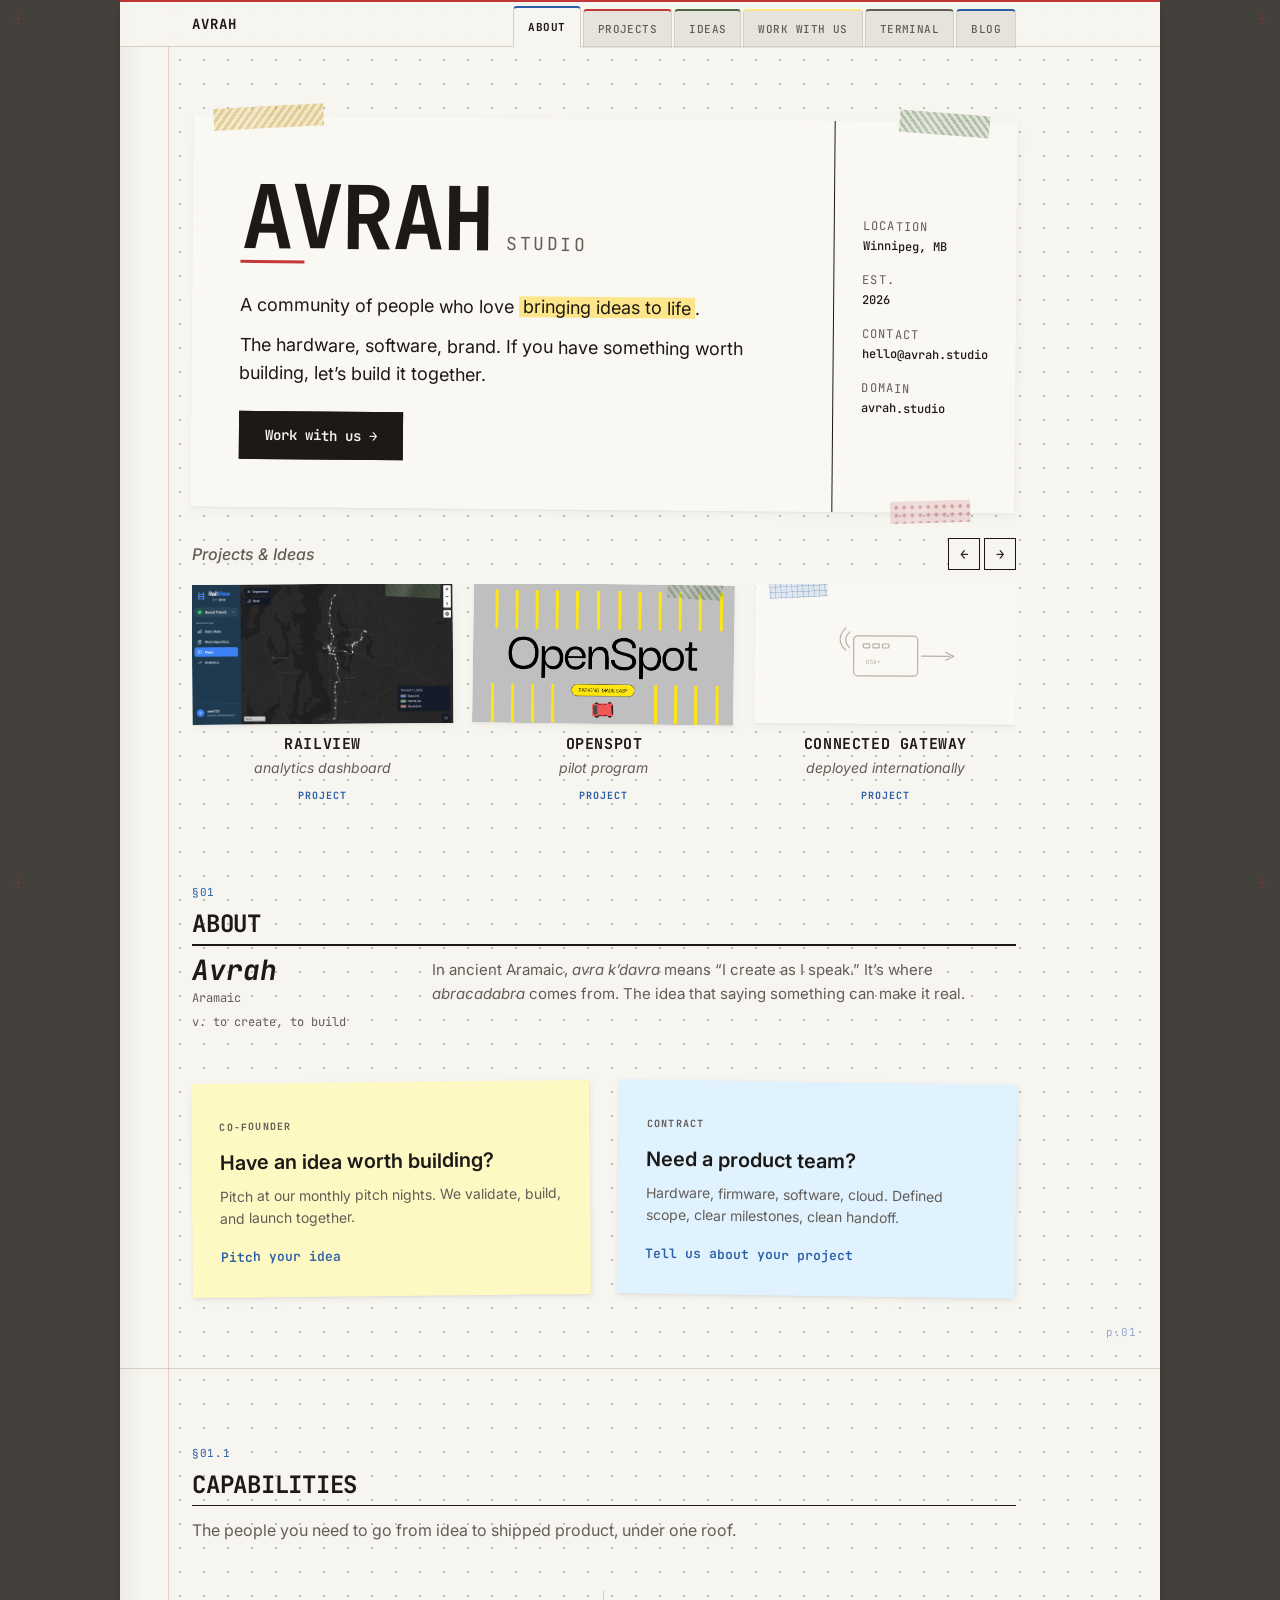
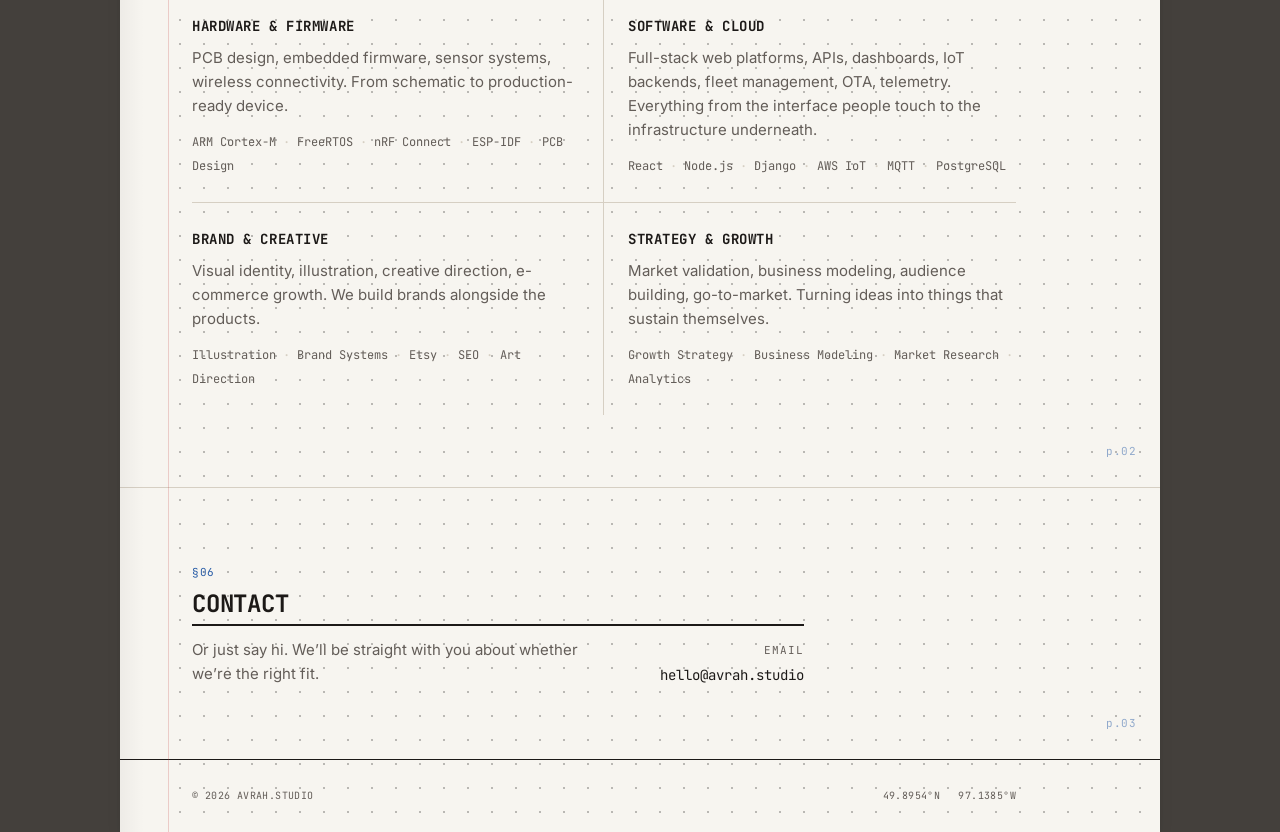
==== commit 1adf6c2a: "remove unit count from gateway project, replace with international deployment Co-Authored-By: Claude" ====
--- a/index.html
+++ b/index.html
@@ -5,6 +5,7 @@
   <meta name="viewport" content="width=device-width, initial-scale=1.0">
   <title>Avrah — Studio</title>
   <meta name="description" content="A small studio in Winnipeg. Contract work in hardware and software. Original ideas we develop ourselves. A community of people who like making things together.">
+  <link rel="icon" href="favicon.svg" type="image/svg+xml">
   <link rel="stylesheet" href="style.css">
   <link rel="preconnect" href="https://fonts.googleapis.com">
   <link rel="preconnect" href="https://fonts.gstatic.com" crossorigin>
@@ -123,7 +124,7 @@
                 </svg>
               </div>
               <p class="currently-name">Connected Gateway</p>
-              <p class="currently-desc">65,000+ units deployed</p>
+              <p class="currently-desc">deployed internationally</p>
               <span class="carousel-tag project">project</span>
             </a>
             <a href="projects/index.html#railsense" class="currently-card">
